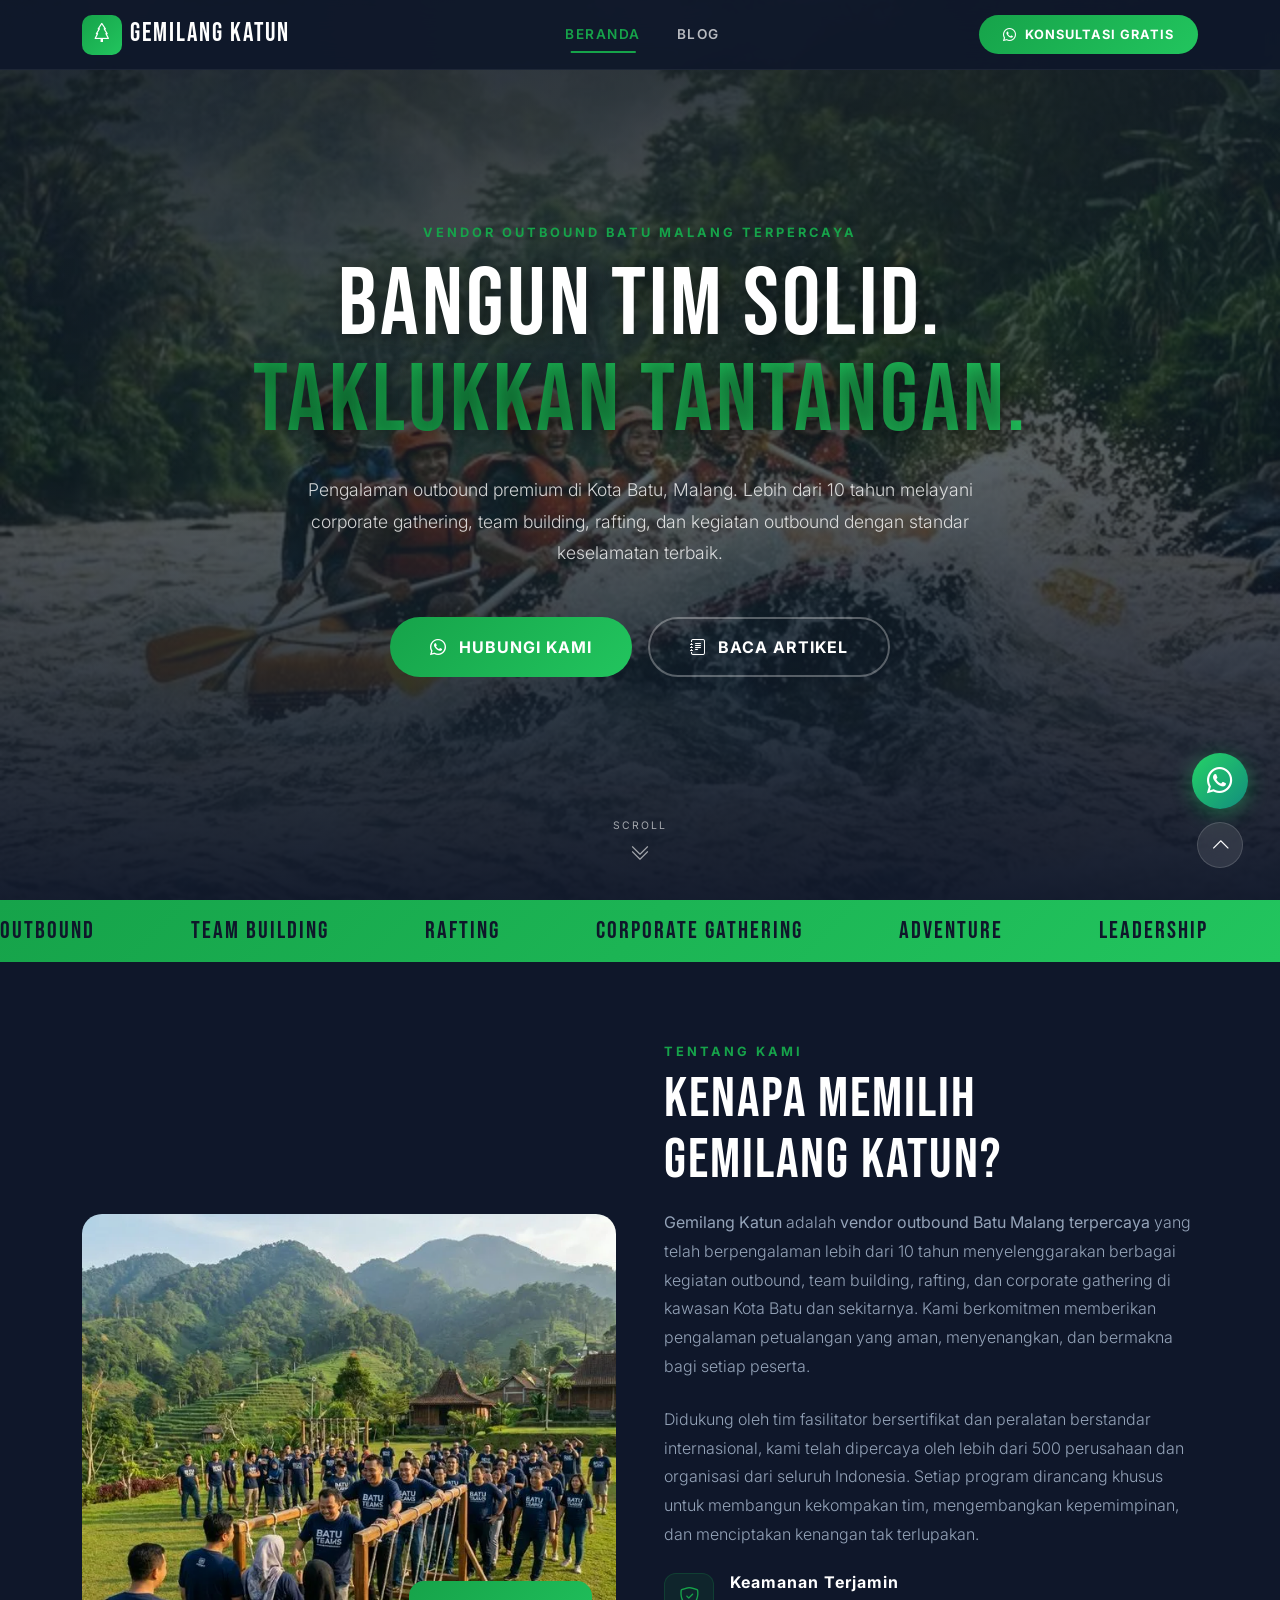
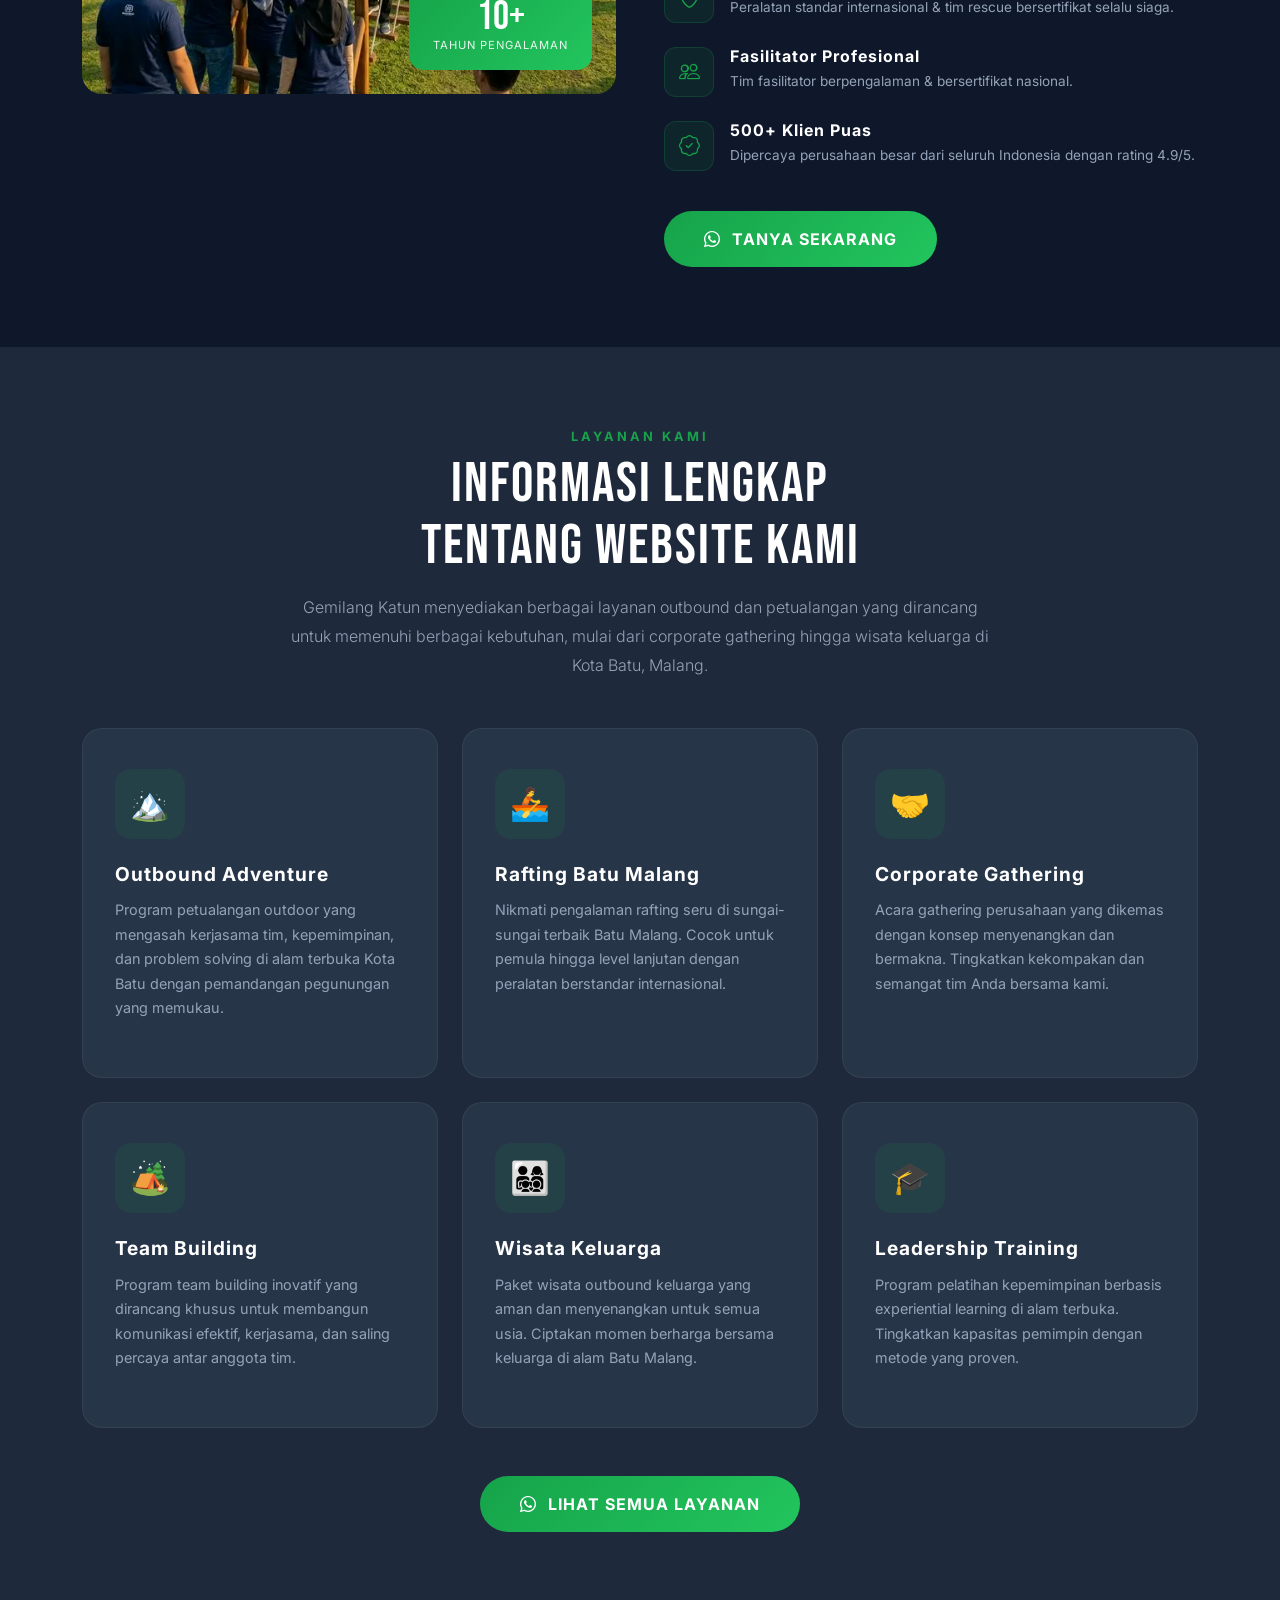
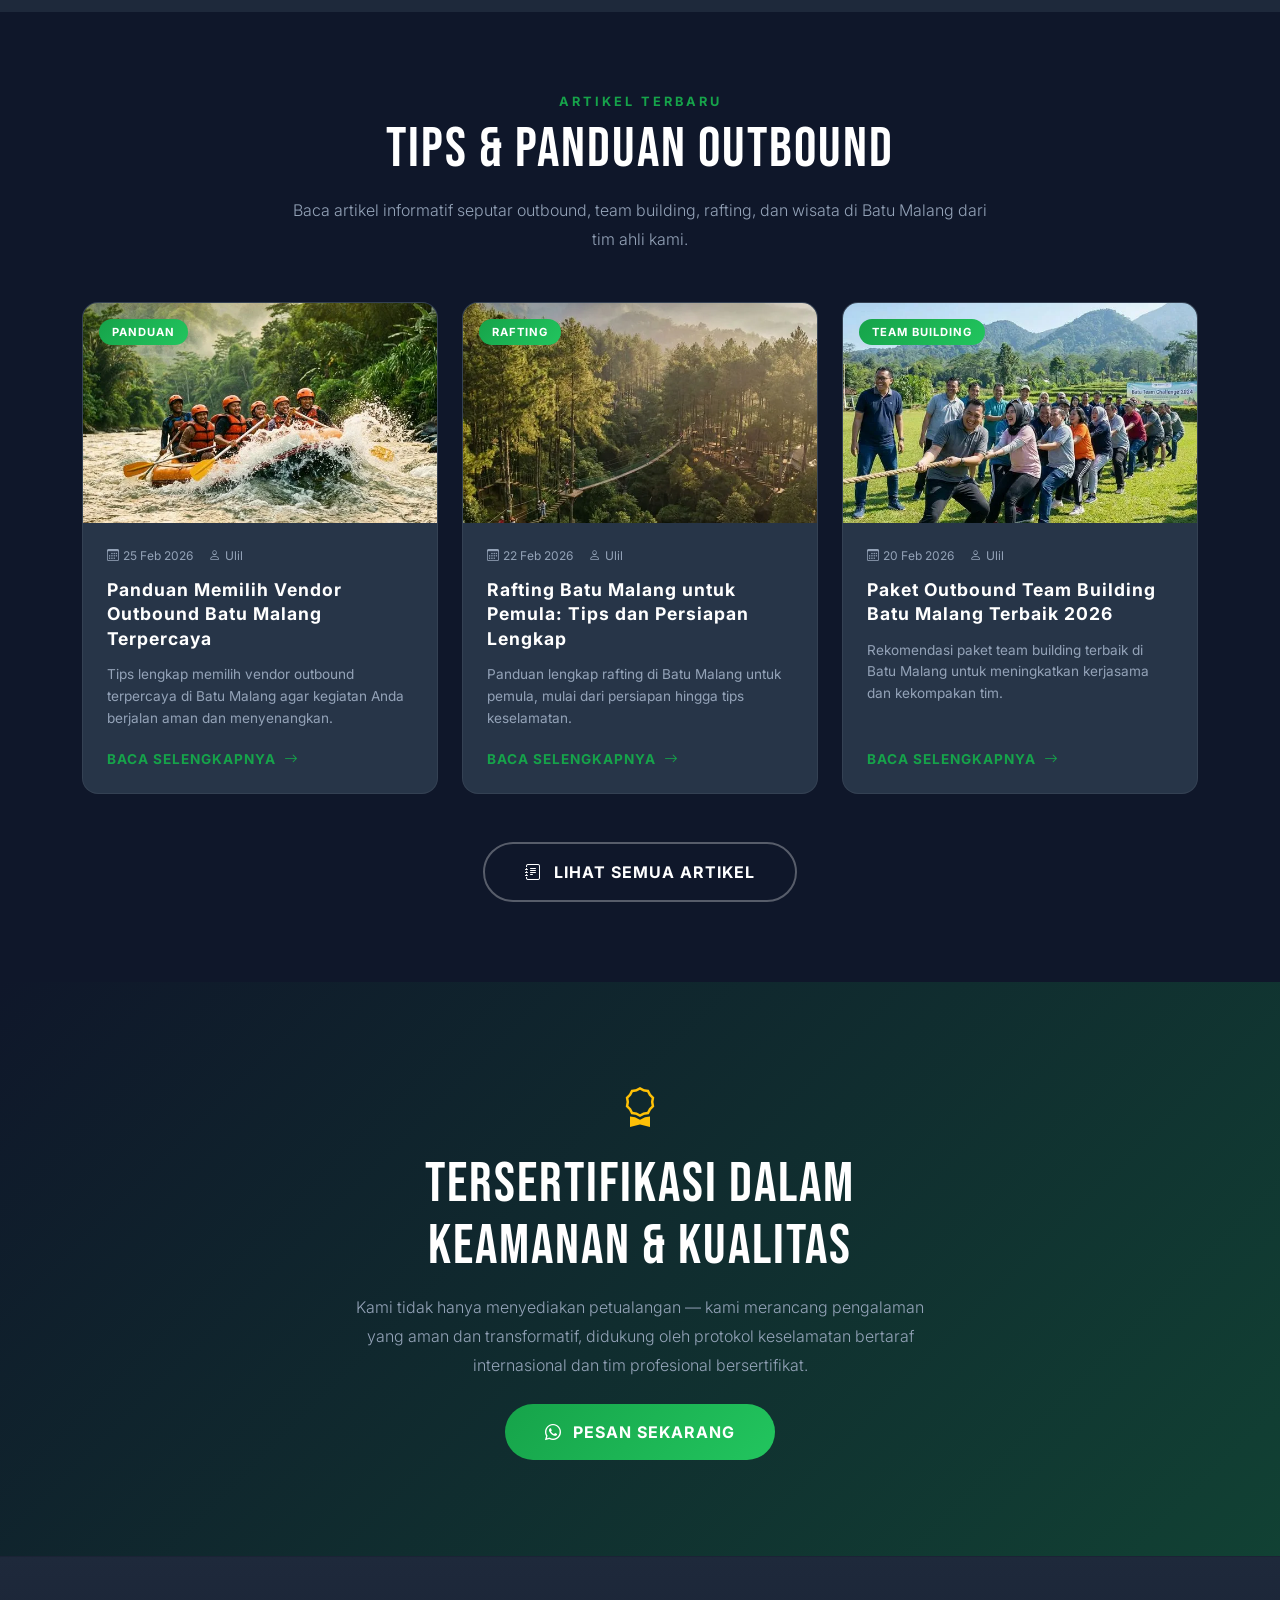
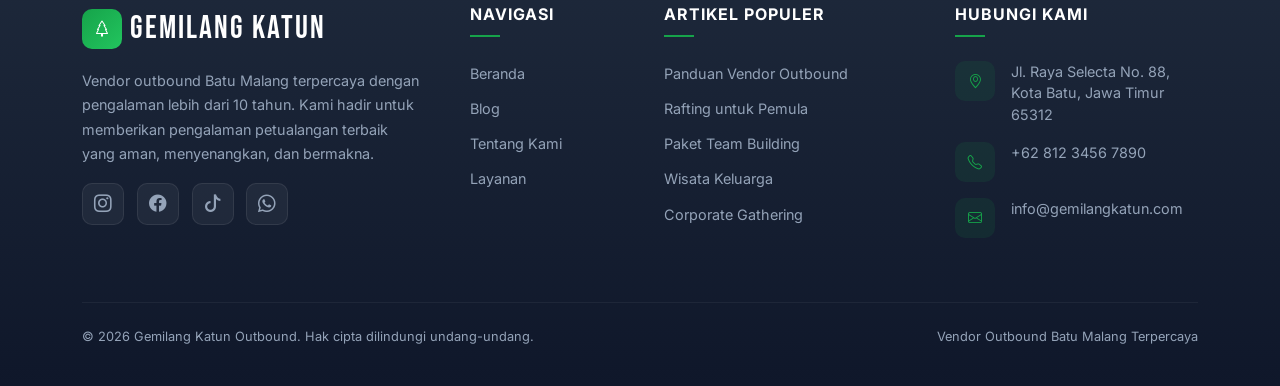
==== index.html @ b4374641 "Add files via upload" ====
﻿<!DOCTYPE html>
<html lang="id">

<head>
    <meta charset="UTF-8">
    <meta name="viewport" content="width=device-width, initial-scale=1.0">
    <meta http-equiv="X-UA-Compatible" content="IE=edge">

    <!-- SEO Meta -->
    <title>Gemilang Katun - Vendor Outbound Batu Malang Terpercaya | Team Building & Rafting</title>
    <meta name="description"
        content="Gemilang Katun adalah vendor outbound Batu Malang terpercaya dengan pengalaman 10+ tahun. Layanan team building, rafting, corporate gathering, dan paket wisata outbound terbaik di Kota Batu, Malang.">
    <meta name="keywords"
        content="vendor outbound batu malang terpercaya, outbound batu malang, team building batu malang, rafting batu malang, paket outbound batu, corporate gathering malang, wisata outbound keluarga batu">
    <meta name="author" content="Ulil">
    <meta name="robots" content="index, follow, max-image-preview:large, max-snippet:-1, max-video-preview:-1">
    <link rel="canonical" href="https://gemilangkatun.com/">

    <!-- Open Graph -->
    <meta property="og:type" content="website">
    <meta property="og:url" content="https://gemilangkatun.com/">
    <meta property="og:title" content="Gemilang Katun - Vendor Outbound Batu Malang Terpercaya">
    <meta property="og:description"
        content="Vendor outbound Batu Malang terpercaya dengan layanan team building, rafting, corporate gathering, dan paket wisata outbound terbaik di Kota Batu.">
    <meta property="og:image" content="https://gemilangkatun.com/images/hero-rafting.webp">
    <meta property="og:image:width" content="1200">
    <meta property="og:image:height" content="630">
    <meta property="og:locale" content="id_ID">
    <meta property="og:site_name" content="Gemilang Katun Outbound">

    <!-- Twitter Card -->
    <meta name="twitter:card" content="summary_large_image">
    <meta name="twitter:title" content="Gemilang Katun - Vendor Outbound Batu Malang Terpercaya">
    <meta name="twitter:description"
        content="Vendor outbound Batu Malang terpercaya dengan layanan team building, rafting, dan corporate gathering terbaik.">
    <meta name="twitter:image" content="https://gemilangkatun.com/images/hero-rafting.webp">

    <!-- GEO Tags -->
    <meta name="geo.region" content="ID-JI">
    <meta name="geo.placename" content="Batu, Malang, Jawa Timur">
    <meta name="geo.position" content="-7.8827;112.5285">
    <meta name="ICBM" content="-7.8827, 112.5285">

    <!-- Favicon -->
    <link rel="icon" type="image/svg+xml"
        href="data:image/svg+xml,%3Csvg xmlns='http://www.w3.org/2000/svg' viewBox='0 0 32 32'%3E%3Crect width='32' height='32' rx='8' fill='%2316a34a'/%3E%3Ctext x='16' y='22' font-size='18' text-anchor='middle' fill='white' font-family='Arial,sans-serif' font-weight='bold'%3EG%3C/text%3E%3C/svg%3E">
    <link rel="apple-touch-icon"
        href="data:image/svg+xml,%3Csvg xmlns='http://www.w3.org/2000/svg' viewBox='0 0 180 180'%3E%3Crect width='180' height='180' rx='40' fill='%2316a34a'/%3E%3Ctext x='90' y='120' font-size='100' text-anchor='middle' fill='white' font-family='Arial,sans-serif' font-weight='bold'%3EG%3C/text%3E%3C/svg%3E">

    <!-- Preconnect -->
    <link rel="preconnect" href="https://fonts.googleapis.com">
    <link rel="preconnect" href="https://fonts.gstatic.com" crossorigin>
    <link rel="preconnect" href="https://cdn.jsdelivr.net" crossorigin>

    <!-- Preload Critical CSS -->
    <link rel="preload" href="https://cdn.jsdelivr.net/npm/bootstrap@5.3.3/dist/css/bootstrap.min.css" as="style">
    <link rel="preload" href="css/style.css" as="style">

    <!-- Bootstrap 5 CSS -->
    <link href="https://cdn.jsdelivr.net/npm/bootstrap@5.3.3/dist/css/bootstrap.min.css" rel="stylesheet">
    <!-- Google Fonts Async -->
    <link href="https://fonts.googleapis.com/css2?family=Inter:wght@300;400;500;600;700&family=Bebas+Neue&display=swap"
        rel="preload" as="style">
    <link href="https://fonts.googleapis.com/css2?family=Inter:wght@300;400;500;600;700&family=Bebas+Neue&display=swap"
        rel="stylesheet" media="print" onload="this.media='all'">
    <noscript>
        <link
            href="https://fonts.googleapis.com/css2?family=Inter:wght@300;400;500;600;700&family=Bebas+Neue&display=swap"
            rel="stylesheet">
    </noscript>

    <!-- Bootstrap Icons Async -->
    <link href="https://cdn.jsdelivr.net/npm/bootstrap-icons@1.11.3/font/bootstrap-icons.min.css" rel="preload"
        as="style">
    <link href="https://cdn.jsdelivr.net/npm/bootstrap-icons@1.11.3/font/bootstrap-icons.min.css" rel="stylesheet"
        media="print" onload="this.media='all'">
    <noscript>
        <link href="https://cdn.jsdelivr.net/npm/bootstrap-icons@1.11.3/font/bootstrap-icons.min.css" rel="stylesheet">
    </noscript>
    <!-- Custom CSS -->
    <link href="css/style.css" rel="stylesheet">

    <!-- JSON-LD Structured Data -->
    <script type="application/ld+json">
    {
        "@context": "https://schema.org",
        "@type": "LocalBusiness",
        "name": "Gemilang Katun Outbound",
        "alternateName": "Gemilang Katun",
        "description": "Vendor outbound Batu Malang terpercaya dengan layanan team building, rafting, corporate gathering, dan paket wisata outbound terbaik.",
        "url": "https://gemilangkatun.com",
        "telephone": "+6281234567890",
        "email": "info@gemilangkatun.com",
        "address": {
            "@type": "PostalAddress",
            "streetAddress": "Jl. Raya Selecta No. 88",
            "addressLocality": "Batu",
            "addressRegion": "Jawa Timur",
            "postalCode": "65312",
            "addressCountry": "ID"
        },
        "geo": {
            "@type": "GeoCoordinates",
            "latitude": -7.8827,
            "longitude": 112.5285
        },
        "image": "https://gemilangkatun.com/images/hero-rafting.webp",
        "priceRange": "Rp 150.000 - Rp 500.000",
        "openingHours": "Mo-Su 08:00-17:00",
        "aggregateRating": {
            "@type": "AggregateRating",
            "ratingValue": "4.9",
            "reviewCount": "328"
        },
        "sameAs": [
            "https://www.instagram.com/gemilangkatun",
            "https://www.facebook.com/gemilangkatun",
            "https://www.tiktok.com/@gemilangkatun"
        ]
    }
    </script>
    <script type="application/ld+json">
    {
        "@context": "https://schema.org",
        "@type": "WebSite",
        "name": "Gemilang Katun Outbound",
        "url": "https://gemilangkatun.com",
        "potentialAction": {
            "@type": "SearchAction",
            "target": "https://gemilangkatun.com/blog.html?q={search_term_string}",
            "query-input": "required name=search_term_string"
        }
    }
    </script>
    <link rel="preload" href="images/hero-rafting.webp" as="image" fetchpriority="high">
</head>

<body>

    <!-- ============ NAVBAR ============ -->
    <nav class="navbar navbar-expand-lg navbar-dark navbar-custom fixed-top" id="mainNav">
        <div class="container">
            <a class="navbar-brand" href="index.html">
                <span class="brand-icon"><i class="bi bi-tree"></i></span>
                GEMILANG KATUN
            </a>
            <button class="navbar-toggler border-0" type="button" data-bs-toggle="offcanvas"
                data-bs-target="#mobileMenu" aria-controls="mobileMenu" aria-label="Menu navigasi">
                <span class="navbar-toggler-icon"></span>
            </button>
            <div class="collapse navbar-collapse justify-content-center" id="navbarNav">
                <ul class="navbar-nav align-items-center gap-1">
                    <li class="nav-item"><a class="nav-link active" href="index.html">Beranda</a></li>
                    <li class="nav-item"><a class="nav-link" href="blog.html">Blog</a></li>
                </ul>
            </div>
            <div class="d-none d-lg-block">
                <a href="https://wa.me/6281234567890?text=Halo%20Gemilang%20Katun,%20saya%20ingin%20konsultasi%20tentang%20paket%20outbound"
                    class="btn btn-navbar-cta" target="_blank" rel="noopener noreferrer">
                    <i class="bi bi-whatsapp"></i> Konsultasi Gratis
                </a>
            </div>
        </div>
    </nav>

    <!-- Mobile Offcanvas Menu -->
    <div class="offcanvas offcanvas-end" tabindex="-1" id="mobileMenu" aria-labelledby="mobileMenuLabel">
        <div class="offcanvas-header">
            <h5 class="offcanvas-title text-white" id="mobileMenuLabel">Menu</h5>
            <button type="button" class="btn-close btn-close-white" data-bs-dismiss="offcanvas"
                aria-label="Tutup"></button>
        </div>
        <div class="offcanvas-body">
            <ul class="navbar-nav">
                <li class="nav-item"><a class="nav-link active" href="index.html">Beranda</a></li>
                <li class="nav-item"><a class="nav-link" href="blog.html">Blog</a></li>
            </ul>
            <div class="mt-4">
                <a href="https://wa.me/6281234567890?text=Halo%20Gemilang%20Katun,%20saya%20ingin%20konsultasi%20tentang%20paket%20outbound"
                    class="btn btn-navbar-cta w-100 justify-content-center" target="_blank" rel="noopener noreferrer">
                    <i class="bi bi-whatsapp"></i> Konsultasi Gratis
                </a>
            </div>
        </div>
    </div>

    <!-- ============ HERO SECTION ============ -->
    <section class="hero-section" id="hero">
        <div class="hero-bg">
            <img src="images/hero-rafting.webp"
                alt="Tim outbound rafting di sungai Batu Malang dengan pemandangan gunung hijau" width="1920"
                height="1080" loading="eager" fetchpriority="high">
        </div>
        <div class="hero-overlay"></div>
        <div class="hero-content container">
            <div class="row justify-content-center">
                <div class="col-lg-10 text-center">
                    <p class="section-label mb-3 fade-up">Vendor Outbound Batu Malang Terpercaya</p>
                    <h1 class="hero-title mb-4 fade-up">
                        BANGUN TIM SOLID.<br>
                        <span class="text-gradient">TAKLUKKAN TANTANGAN.</span>
                    </h1>
                    <p class="hero-subtitle mb-5 mx-auto fade-up" style="max-width:700px;">
                        Pengalaman outbound premium di Kota Batu, Malang. Lebih dari 10 tahun melayani corporate
                        gathering, team building, rafting, dan kegiatan outbound dengan standar keselamatan terbaik.
                    </p>
                    <div class="d-flex flex-column flex-sm-row gap-3 justify-content-center fade-up">
                        <a href="https://wa.me/6281234567890?text=Halo%20Gemilang%20Katun,%20saya%20tertarik%20paket%20outbound"
                            class="btn-hero-primary" target="_blank" rel="noopener noreferrer">
                            <i class="bi bi-whatsapp"></i> Hubungi Kami
                        </a>
                        <a href="blog.html" class="btn-hero-secondary">
                            <i class="bi bi-journal-text"></i> Baca Artikel
                        </a>
                    </div>
                </div>
            </div>
        </div>
        <div class="scroll-indicator">
            <a href="#about" class="text-white text-center d-block">
                <small class="d-block text-uppercase letter-spacing-wide mb-1" style="font-size:0.65rem;">Scroll</small>
                <i class="bi bi-chevron-double-down fs-5"></i>
            </a>
        </div>
    </section>

    <!-- ============ MARQUEE BAR ============ -->
    <div class="marquee-bar" aria-hidden="true">
        <div class="marquee-content">
            <span class="marquee-item">OUTBOUND</span><span class="marquee-dot"></span>
            <span class="marquee-item">TEAM BUILDING</span><span class="marquee-dot"></span>
            <span class="marquee-item">RAFTING</span><span class="marquee-dot"></span>
            <span class="marquee-item">CORPORATE GATHERING</span><span class="marquee-dot"></span>
            <span class="marquee-item">ADVENTURE</span><span class="marquee-dot"></span>
            <span class="marquee-item">LEADERSHIP</span><span class="marquee-dot"></span>
            <span class="marquee-item">OUTBOUND</span><span class="marquee-dot"></span>
            <span class="marquee-item">TEAM BUILDING</span><span class="marquee-dot"></span>
            <span class="marquee-item">RAFTING</span><span class="marquee-dot"></span>
            <span class="marquee-item">CORPORATE GATHERING</span><span class="marquee-dot"></span>
            <span class="marquee-item">ADVENTURE</span><span class="marquee-dot"></span>
            <span class="marquee-item">LEADERSHIP</span><span class="marquee-dot"></span>
        </div>
    </div>

    <!-- ============ ABOUT US ============ -->
    <section class="section-dark about-section" id="about">
        <div class="container">
            <div class="row align-items-center g-5">
                <div class="col-lg-6 fade-up">
                    <div class="about-image-wrapper" style="height:480px;border-radius:20px;">
                        <img src="images/about-team.webp"
                            alt="Tim Gemilang Katun melakukan kegiatan outbound team building di alam terbuka Batu Malang"
                            width="600" height="480" loading="lazy">
                        <div class="about-badge">
                            <span class="badge-number">10+</span>
                            <span class="badge-text d-block">Tahun Pengalaman</span>
                        </div>
                    </div>
                </div>
                <div class="col-lg-6 fade-up">
                    <p class="section-label">Tentang Kami</p>
                    <h2 class="section-title mb-3">KENAPA MEMILIH<br>GEMILANG KATUN?</h2>
                    <p class="section-desc mb-4">
                        <strong>Gemilang Katun</strong> adalah <strong>vendor outbound Batu Malang terpercaya</strong>
                        yang telah berpengalaman lebih dari 10 tahun menyelenggarakan berbagai kegiatan outbound, team
                        building, rafting, dan corporate gathering di kawasan Kota Batu dan sekitarnya. Kami berkomitmen
                        memberikan pengalaman petualangan yang aman, menyenangkan, dan bermakna bagi setiap peserta.
                    </p>
                    <p class="section-desc mb-4">
                        Didukung oleh tim fasilitator bersertifikat dan peralatan berstandar internasional, kami telah
                        dipercaya oleh lebih dari 500 perusahaan dan organisasi dari seluruh Indonesia. Setiap program
                        dirancang khusus untuk membangun kekompakan tim, mengembangkan kepemimpinan, dan menciptakan
                        kenangan tak terlupakan.
                    </p>

                    <div class="about-feature">
                        <div class="about-feature-icon"><i class="bi bi-shield-check"></i></div>
                        <div>
                            <h5>Keamanan Terjamin</h5>
                            <p>Peralatan standar internasional & tim rescue bersertifikat selalu siaga.</p>
                        </div>
                    </div>
                    <div class="about-feature">
                        <div class="about-feature-icon"><i class="bi bi-people"></i></div>
                        <div>
                            <h5>Fasilitator Profesional</h5>
                            <p>Tim fasilitator berpengalaman & bersertifikat nasional.</p>
                        </div>
                    </div>
                    <div class="about-feature">
                        <div class="about-feature-icon"><i class="bi bi-patch-check"></i></div>
                        <div>
                            <h5>500+ Klien Puas</h5>
                            <p>Dipercaya perusahaan besar dari seluruh Indonesia dengan rating 4.9/5.</p>
                        </div>
                    </div>

                    <a href="https://wa.me/6281234567890?text=Halo%20Gemilang%20Katun,%20saya%20ingin%20tahu%20lebih%20lanjut"
                        class="btn-hero-primary mt-3" target="_blank" rel="noopener noreferrer">
                        <i class="bi bi-whatsapp"></i> Tanya Sekarang
                    </a>
                </div>
            </div>
        </div>
    </section>

    <!-- ============ LAYANAN / INFO SECTION ============ -->
    <section class="section-surface" id="layanan">
        <div class="container">
            <div class="text-center mb-5 fade-up">
                <p class="section-label">Layanan Kami</p>
                <h2 class="section-title mb-3">INFORMASI LENGKAP<br>TENTANG WEBSITE KAMI</h2>
                <p class="section-desc mx-auto" style="max-width:700px;">
                    Gemilang Katun menyediakan berbagai layanan outbound dan petualangan yang dirancang untuk memenuhi
                    berbagai kebutuhan, mulai dari corporate gathering hingga wisata keluarga di Kota Batu, Malang.
                </p>
            </div>
            <div class="row g-4">
                <div class="col-md-6 col-lg-4 fade-up">
                    <div class="service-card">
                        <div class="service-icon">🏔️</div>
                        <h4>Outbound Adventure</h4>
                        <p>Program petualangan outdoor yang mengasah kerjasama tim, kepemimpinan, dan problem solving di
                            alam terbuka Kota Batu dengan pemandangan pegunungan yang memukau.</p>
                    </div>
                </div>
                <div class="col-md-6 col-lg-4 fade-up">
                    <div class="service-card">
                        <div class="service-icon">🚣</div>
                        <h4>Rafting Batu Malang</h4>
                        <p>Nikmati pengalaman rafting seru di sungai-sungai terbaik Batu Malang. Cocok untuk pemula
                            hingga level lanjutan dengan peralatan berstandar internasional.</p>
                    </div>
                </div>
                <div class="col-md-6 col-lg-4 fade-up">
                    <div class="service-card">
                        <div class="service-icon">🤝</div>
                        <h4>Corporate Gathering</h4>
                        <p>Acara gathering perusahaan yang dikemas dengan konsep menyenangkan dan bermakna. Tingkatkan
                            kekompakan dan semangat tim Anda bersama kami.</p>
                    </div>
                </div>
                <div class="col-md-6 col-lg-4 fade-up">
                    <div class="service-card">
                        <div class="service-icon">🏕️</div>
                        <h4>Team Building</h4>
                        <p>Program team building inovatif yang dirancang khusus untuk membangun komunikasi efektif,
                            kerjasama, dan saling percaya antar anggota tim.</p>
                    </div>
                </div>
                <div class="col-md-6 col-lg-4 fade-up">
                    <div class="service-card">
                        <div class="service-icon">👨‍👩‍👧‍👦</div>
                        <h4>Wisata Keluarga</h4>
                        <p>Paket wisata outbound keluarga yang aman dan menyenangkan untuk semua usia. Ciptakan momen
                            berharga bersama keluarga di alam Batu Malang.</p>
                    </div>
                </div>
                <div class="col-md-6 col-lg-4 fade-up">
                    <div class="service-card">
                        <div class="service-icon">🎓</div>
                        <h4>Leadership Training</h4>
                        <p>Program pelatihan kepemimpinan berbasis experiential learning di alam terbuka. Tingkatkan
                            kapasitas pemimpin dengan metode yang proven.</p>
                    </div>
                </div>
            </div>
            <div class="text-center mt-5 fade-up">
                <a href="https://wa.me/6281234567890?text=Halo%20Gemilang%20Katun,%20saya%20ingin%20tahu%20detail%20layanan"
                    class="btn-hero-primary" target="_blank" rel="noopener noreferrer">
                    <i class="bi bi-whatsapp"></i> Lihat Semua Layanan
                </a>
            </div>
        </div>
    </section>

    <!-- ============ ARTIKEL SECTION ============ -->
    <section class="section-dark" id="artikel">
        <div class="container">
            <div class="text-center mb-5 fade-up">
                <p class="section-label">Artikel Terbaru</p>
                <h2 class="section-title mb-3">TIPS & PANDUAN OUTBOUND</h2>
                <p class="section-desc mx-auto" style="max-width:700px;">
                    Baca artikel informatif seputar outbound, team building, rafting, dan wisata di Batu Malang dari tim
                    ahli kami.
                </p>
            </div>
            <div class="row g-4">
                <!-- Artikel 1 -->
                <div class="col-md-6 col-lg-4 fade-up">
                    <article class="article-card">
                        <div class="article-card-img">
                            <img src="images/hero-rafting.webp"
                                alt="Panduan memilih vendor outbound Batu Malang terpercaya" width="400" height="220"
                                loading="lazy">
                            <span class="article-card-tag">Panduan</span>
                        </div>
                        <div class="article-card-body">
                            <div class="article-card-meta">
                                <span><i class="bi bi-calendar3 me-1"></i>25 Feb 2026</span>
                                <span><i class="bi bi-person me-1"></i>Ulil</span>
                            </div>
                            <h3 class="article-card-title">Panduan Memilih Vendor Outbound Batu Malang Terpercaya</h3>
                            <p class="article-card-excerpt">Tips lengkap memilih vendor outbound terpercaya di Batu
                                Malang agar kegiatan Anda berjalan aman dan menyenangkan.</p>
                            <a href="artikel-1.html" class="article-card-link">
                                Baca Selengkapnya <i class="bi bi-arrow-right"></i>
                            </a>
                        </div>
                    </article>
                </div>
                <!-- Artikel 2 -->
                <div class="col-md-6 col-lg-4 fade-up">
                    <article class="article-card">
                        <div class="article-card-img">
                            <img src="images/artikel-outbound.webp"
                                alt="Rafting Batu Malang untuk pemula tips dan persiapan" width="400" height="220"
                                loading="lazy">
                            <span class="article-card-tag">Rafting</span>
                        </div>
                        <div class="article-card-body">
                            <div class="article-card-meta">
                                <span><i class="bi bi-calendar3 me-1"></i>22 Feb 2026</span>
                                <span><i class="bi bi-person me-1"></i>Ulil</span>
                            </div>
                            <h3 class="article-card-title">Rafting Batu Malang untuk Pemula: Tips dan Persiapan Lengkap
                            </h3>
                            <p class="article-card-excerpt">Panduan lengkap rafting di Batu Malang untuk pemula, mulai
                                dari persiapan hingga tips keselamatan.</p>
                            <a href="artikel-2.html" class="article-card-link">
                                Baca Selengkapnya <i class="bi bi-arrow-right"></i>
                            </a>
                        </div>
                    </article>
                </div>
                <!-- Artikel 3 -->
                <div class="col-md-6 col-lg-4 fade-up">
                    <article class="article-card">
                        <div class="article-card-img">
                            <img src="images/artikel-teambuilding.webp"
                                alt="Paket outbound team building Batu Malang terbaik" width="400" height="220"
                                loading="lazy">
                            <span class="article-card-tag">Team Building</span>
                        </div>
                        <div class="article-card-body">
                            <div class="article-card-meta">
                                <span><i class="bi bi-calendar3 me-1"></i>20 Feb 2026</span>
                                <span><i class="bi bi-person me-1"></i>Ulil</span>
                            </div>
                            <h3 class="article-card-title">Paket Outbound Team Building Batu Malang Terbaik 2026</h3>
                            <p class="article-card-excerpt">Rekomendasi paket team building terbaik di Batu Malang untuk
                                meningkatkan kerjasama dan kekompakan tim.</p>
                            <a href="artikel-3.html" class="article-card-link">
                                Baca Selengkapnya <i class="bi bi-arrow-right"></i>
                            </a>
                        </div>
                    </article>
                </div>
            </div>
            <div class="text-center mt-5 fade-up">
                <a href="blog.html" class="btn-hero-secondary text-white">
                    <i class="bi bi-journal-text"></i> Lihat Semua Artikel
                </a>
            </div>
        </div>
    </section>

    <!-- ============ CTA / PARALLAX SECTION ============ -->
    <section class="cta-section" id="cta" style="background-image:url('images/artikel-outbound.webp');">
        <div class="cta-overlay"></div>
        <div class="cta-content container">
            <div class="row justify-content-center">
                <div class="col-lg-8 text-center fade-up">
                    <i class="bi bi-award fs-1 text-warning mb-3 d-block"></i>
                    <h2 class="section-title mb-3">TERSERTIFIKASI DALAM<br>KEAMANAN & KUALITAS</h2>
                    <p class="section-desc mx-auto mb-4" style="max-width:600px;">
                        Kami tidak hanya menyediakan petualangan — kami merancang pengalaman yang aman dan
                        transformatif, didukung oleh protokol keselamatan bertaraf internasional dan tim profesional
                        bersertifikat.
                    </p>
                    <a href="https://wa.me/6281234567890?text=Halo%20Gemilang%20Katun,%20saya%20ingin%20booking%20outbound"
                        class="btn-hero-primary" target="_blank" rel="noopener noreferrer">
                        <i class="bi bi-whatsapp"></i> Pesan Sekarang
                    </a>
                </div>
            </div>
        </div>
    </section>

    <!-- ============ FOOTER ============ -->
    <footer class="footer pt-5 pb-3" id="footer">
        <div class="container">
            <div class="row g-5 mb-5">
                <!-- Brand & Desc -->
                <div class="col-lg-4">
                    <div class="d-flex align-items-center gap-2 mb-3">
                        <span class="brand-icon"
                            style="width:40px;height:40px;background:var(--gradient-primary);border-radius:10px;display:flex;align-items:center;justify-content:center;"><i
                                class="bi bi-tree text-white"></i></span>
                        <span class="footer-brand-text">GEMILANG KATUN</span>
                    </div>
                    <p class="footer-desc mb-3">
                        Vendor outbound Batu Malang terpercaya dengan pengalaman lebih dari 10 tahun. Kami hadir untuk
                        memberikan pengalaman petualangan terbaik yang aman, menyenangkan, dan bermakna.
                    </p>
                    <div class="footer-social">
                        <a href="https://www.instagram.com/gemilangkatun" target="_blank" rel="noopener noreferrer"
                            aria-label="Instagram"><i class="bi bi-instagram"></i></a>
                        <a href="https://www.facebook.com/gemilangkatun" target="_blank" rel="noopener noreferrer"
                            aria-label="Facebook"><i class="bi bi-facebook"></i></a>
                        <a href="https://www.tiktok.com/@gemilangkatun" target="_blank" rel="noopener noreferrer"
                            aria-label="TikTok"><i class="bi bi-tiktok"></i></a>
                        <a href="https://wa.me/6281234567890" target="_blank" rel="noopener noreferrer"
                            aria-label="WhatsApp"><i class="bi bi-whatsapp"></i></a>
                    </div>
                </div>
                <!-- Quick Links -->
                <div class="col-6 col-lg-2">
                    <h5 class="footer-title">Navigasi</h5>
                    <ul class="footer-links">
                        <li><a href="index.html">Beranda</a></li>
                        <li><a href="blog.html">Blog</a></li>
                        <li><a href="#about">Tentang Kami</a></li>
                        <li><a href="#layanan">Layanan</a></li>
                    </ul>
                </div>
                <!-- Artikel -->
                <div class="col-6 col-lg-3">
                    <h5 class="footer-title">Artikel Populer</h5>
                    <ul class="footer-links">
                        <li><a href="artikel-1.html">Panduan Vendor Outbound</a></li>
                        <li><a href="artikel-2.html">Rafting untuk Pemula</a></li>
                        <li><a href="artikel-3.html">Paket Team Building</a></li>
                        <li><a href="artikel-4.html">Wisata Keluarga</a></li>
                        <li><a href="artikel-5.html">Corporate Gathering</a></li>
                    </ul>
                </div>
                <!-- Contact Info -->
                <div class="col-lg-3">
                    <h5 class="footer-title">Hubungi Kami</h5>
                    <div class="footer-contact-item">
                        <div class="footer-contact-icon"><i class="bi bi-geo-alt"></i></div>
                        <span>Jl. Raya Selecta No. 88, Kota Batu, Jawa Timur 65312</span>
                    </div>
                    <div class="footer-contact-item">
                        <div class="footer-contact-icon"><i class="bi bi-telephone"></i></div>
                        <span>+62 812 3456 7890</span>
                    </div>
                    <div class="footer-contact-item">
                        <div class="footer-contact-icon"><i class="bi bi-envelope"></i></div>
                        <span>info@gemilangkatun.com</span>
                    </div>
                </div>
            </div>
            <!-- Footer Bottom -->
            <div class="footer-bottom text-center text-md-start">
                <div class="row align-items-center">
                    <div class="col-md-6">
                        <p>&copy; 2026 Gemilang Katun Outbound. Hak cipta dilindungi undang-undang.</p>
                    </div>
                    <div class="col-md-6 text-md-end">
                        <p>Vendor Outbound Batu Malang Terpercaya</p>
                    </div>
                </div>
            </div>
        </div>
    </footer>

    <!-- ============ FLOATING BUTTONS ============ -->
    <div class="floating-buttons">
        <a href="https://wa.me/6281234567890?text=Halo%20Gemilang%20Katun,%20saya%20ingin%20info%20tentang%20paket%20outbound"
            class="btn-wa-float" target="_blank" rel="noopener noreferrer" aria-label="Hubungi kami via WhatsApp"
            title="Chat WhatsApp">
            <i class="bi bi-whatsapp"></i>
        </a>
        <button class="btn-scroll-top" id="scrollTopBtn" aria-label="Kembali ke atas" title="Kembali ke atas">
            <i class="bi bi-chevron-up"></i>
        </button>
    </div>

    <!-- Bootstrap JS -->
    <script src="https://cdn.jsdelivr.net/npm/bootstrap@5.3.3/dist/js/bootstrap.bundle.min.js"></script>

    <!-- Custom Scripts -->
    <script>
        // Navbar scroll effect
        const navbar = document.getElementById('mainNav');
        window.addEventListener('scroll', () => {
            if (window.scrollY > 50) {
                navbar.classList.add('scrolled');
            } else {
                navbar.classList.remove('scrolled');
            }
        });

        // Scroll to top button
        const scrollTopBtn = document.getElementById('scrollTopBtn');
        window.addEventListener('scroll', () => {
            if (window.scrollY > 500) {
                scrollTopBtn.classList.add('show');
            } else {
                scrollTopBtn.classList.remove('show');
            }
        });
        scrollTopBtn.addEventListener('click', () => {
            window.scrollTo({ top: 0, behavior: 'smooth' });
        });

        // Fade-up animation on scroll
        const fadeElements = document.querySelectorAll('.fade-up');
        const observerOptions = { threshold: 0.1, rootMargin: '0px 0px -50px 0px' };
        const observer = new IntersectionObserver((entries) => {
            entries.forEach(entry => {
                if (entry.isIntersecting) {
                    entry.target.classList.add('visible');
                    observer.unobserve(entry.target);
                }
            });
        }, observerOptions);
        fadeElements.forEach(el => observer.observe(el));
    </script>
</body>

</html>
---- css/style.css ----
﻿:root{--primary:#16a34a;--primary-dark:#15803d;--primary-light:#22c55e;--accent:#f59e0b;--accent-dark:#d97706;--dark:#0f172a;--dark-surface:#1e293b;--dark-card:#273548;--text-light:#f8fafc;--text-muted:#94a3b8;--gradient-primary:linear-gradient(135deg,#16a34a 0%,#22c55e 100%);--gradient-hero:linear-gradient(135deg,#0f172a 0%,#1e3a2f 50%,#0f172a 100%);--gradient-accent:linear-gradient(135deg,#f59e0b 0%,#f97316 100%);--shadow-glow:0 0 30px rgba(22,163,74,0.3);--shadow-card:0 10px 40px rgba(0,0,0,0.15);--transition:all 0.3s cubic-bezier(0.4,0,0.2,1);--font-display:'Bebas Neue',sans-serif;--font-body:'Inter',sans-serif;}*{box-sizing:border-box;}html{scroll-behavior:smooth;scroll-padding-top:80px;overflow-x:hidden;max-width:100vw;}body{font-family:var(--font-body);color:var(--text-light);background-color:var(--dark);overflow-x:hidden;max-width:100vw;-webkit-font-smoothing:antialiased;-moz-osx-font-smoothing:grayscale;word-wrap:break-word;overflow-wrap:break-word;}::selection{background-color:var(--primary);color:white;}h1,h2,h3,h4,h5,h6{font-family:var(--font-display);letter-spacing:1px;}a{text-decoration:none;transition:var(--transition);}img{max-width:100%;height:auto;}.navbar-custom{background:rgba(15,23,42,0.92) !important;backdrop-filter:blur(20px);-webkit-backdrop-filter:blur(20px);border-bottom:1px solid rgba(255,255,255,0.06);padding:0.6rem 0;transition:var(--transition);}.navbar-custom.scrolled{box-shadow:0 4px 30px rgba(0,0,0,0.3);}.navbar-brand{font-family:var(--font-display);font-size:1.6rem !important;letter-spacing:2px;color:white !important;display:flex;align-items:center;gap:0.5rem;}.navbar-brand .brand-icon{width:40px;height:40px;background:var(--gradient-primary);border-radius:10px;display:flex;align-items:center;justify-content:center;font-size:1.2rem;}.nav-link{font-family:var(--font-body);font-weight:600;font-size:0.85rem;text-transform:uppercase;letter-spacing:1.5px;color:rgba(255,255,255,0.7) !important;padding:0.5rem 1rem !important;transition:var(--transition);position:relative;}.nav-link::after{content:'';position:absolute;bottom:0;left:50%;transform:translateX(-50%);width:0;height:2px;background:var(--primary);transition:width 0.3s ease;}.nav-link:hover,.nav-link.active{color:var(--primary) !important;}.nav-link:hover::after,.nav-link.active::after{width:60%;}.btn-navbar-cta{background:var(--gradient-primary);color:white;font-weight:700;font-size:0.8rem;text-transform:uppercase;letter-spacing:1px;padding:0.6rem 1.5rem;border:none;border-radius:50px;transition:var(--transition);display:flex;align-items:center;gap:0.5rem;}.btn-navbar-cta:hover{transform:translateY(-2px);box-shadow:var(--shadow-glow);color:white;}.offcanvas{background-color:var(--dark) !important;border-left:1px solid rgba(255,255,255,0.06) !important;}.offcanvas .nav-link{font-size:1.1rem;padding:1rem 0 !important;border-bottom:1px solid rgba(255,255,255,0.05);}.btn-close-white{filter:invert(1);}.hero-section{position:relative;min-height:100vh;display:flex;align-items:center;overflow:hidden;background:var(--gradient-hero);}.hero-bg{position:absolute;inset:0;z-index:0;}.hero-bg img{width:100%;height:100%;object-fit:cover;opacity:0.5;}.hero-overlay{position:absolute;inset:0;background:linear-gradient(180deg,rgba(15,23,42,0.7) 0%,rgba(15,23,42,0.4) 50%,rgba(15,23,42,0.95) 100%);z-index:1;}.hero-content{position:relative;z-index:2;}.hero-title{font-family:var(--font-display);font-size:clamp(3rem,8vw,6rem);line-height:1;color:white;letter-spacing:3px;text-shadow:2px 4px 20px rgba(0,0,0,0.5);}.hero-title .text-gradient{background:var(--gradient-primary);-webkit-background-clip:text;-webkit-text-fill-color:transparent;background-clip:text;}.hero-subtitle{font-family:var(--font-body);font-size:1.1rem;color:rgba(255,255,255,0.8);font-weight:300;line-height:1.8;}.btn-hero-primary{background:var(--gradient-primary);color:white;font-weight:700;font-size:1rem;padding:1rem 2.5rem;border:none;border-radius:50px;transition:var(--transition);display:inline-flex;align-items:center;gap:0.7rem;text-transform:uppercase;letter-spacing:1px;}.btn-hero-primary:hover{transform:translateY(-3px);box-shadow:0 8px 30px rgba(22,163,74,0.4);color:white;}.btn-hero-secondary{background:transparent;color:white;font-weight:700;font-size:1rem;padding:1rem 2.5rem;border:2px solid rgba(255,255,255,0.3);border-radius:50px;transition:var(--transition);display:inline-flex;align-items:center;gap:0.7rem;text-transform:uppercase;letter-spacing:1px;}.btn-hero-secondary:hover{border-color:var(--primary);color:var(--primary);background:rgba(22,163,74,0.1);}.scroll-indicator{position:absolute;bottom:2rem;left:50%;transform:translateX(-50%);z-index:2;animation:bounceDown 2s infinite;opacity:0.6;}@keyframes bounceDown{0%,100%{transform:translateX(-50%) translateY(0);}50%{transform:translateX(-50%) translateY(10px);}}.marquee-bar{background:var(--gradient-primary);overflow:hidden;padding:0.8rem 0;position:relative;z-index:10;}.marquee-content{display:flex;gap:3rem;animation:marquee 25s linear infinite;white-space:nowrap;align-items:center;}@keyframes marquee{0%{transform:translateX(0);}100%{transform:translateX(-50%);}}.marquee-item{font-family:var(--font-display);font-size:1.5rem;color:var(--dark);letter-spacing:2px;display:flex;align-items:center;gap:0.5rem;}.marquee-dot{width:8px;height:8px;background:var(--dark);border-radius:50%;opacity:0.5;}.section-dark{background-color:var(--dark);padding:5rem 0;}.section-surface{background-color:var(--dark-surface);padding:5rem 0;}.section-label{font-family:var(--font-body);font-weight:700;font-size:0.8rem;text-transform:uppercase;letter-spacing:3px;color:var(--primary);margin-bottom:0.5rem;}.section-title{font-family:var(--font-display);font-size:clamp(2rem,5vw,3.5rem);color:white;letter-spacing:2px;line-height:1.1;}.section-desc{color:var(--text-muted);font-size:1rem;font-weight:300;line-height:1.8;}.about-section{position:relative;}.about-image-wrapper{position:relative;border-radius:20px;overflow:hidden;}.about-image-wrapper img{width:100%;height:100%;object-fit:cover;transition:transform 0.5s ease;}.about-image-wrapper:hover img{transform:scale(1.03);}.about-badge{position:absolute;bottom:1.5rem;right:1.5rem;background:var(--gradient-primary);color:white;padding:1rem 1.5rem;border-radius:15px;text-align:center;box-shadow:var(--shadow-card);}.about-badge .badge-number{font-family:var(--font-display);font-size:2.5rem;line-height:1;}.about-badge .badge-text{font-size:0.7rem;text-transform:uppercase;letter-spacing:1px;opacity:0.9;}.about-feature{display:flex;align-items:flex-start;gap:1rem;margin-bottom:1.5rem;}.about-feature-icon{width:50px;height:50px;min-width:50px;background:rgba(22,163,74,0.1);border:1px solid rgba(22,163,74,0.2);border-radius:12px;display:flex;align-items:center;justify-content:center;color:var(--primary);font-size:1.3rem;}.about-feature h5{font-family:var(--font-body);font-weight:700;font-size:1rem;color:white;margin-bottom:0.3rem;}.about-feature p{font-size:0.85rem;color:var(--text-muted);margin:0;line-height:1.6;}.service-card{background:var(--dark-card);border:1px solid rgba(255,255,255,0.06);border-radius:20px;padding:2.5rem 2rem;transition:var(--transition);position:relative;overflow:hidden;height:100%;}.service-card::before{content:'';position:absolute;top:0;left:0;width:100%;height:3px;background:var(--gradient-primary);transform:scaleX(0);transform-origin:left;transition:transform 0.4s ease;}.service-card:hover::before{transform:scaleX(1);}.service-card:hover{transform:translateY(-5px);box-shadow:var(--shadow-card);border-color:rgba(22,163,74,0.2);}.service-icon{width:70px;height:70px;background:rgba(22,163,74,0.1);border-radius:16px;display:flex;align-items:center;justify-content:center;margin-bottom:1.5rem;font-size:2rem;transition:var(--transition);}.service-card:hover .service-icon{background:var(--gradient-primary);transform:scale(1.1);}.service-card h4{font-family:var(--font-body);font-weight:700;font-size:1.2rem;color:white;margin-bottom:0.8rem;}.service-card p{font-size:0.9rem;color:var(--text-muted);line-height:1.7;}.article-card{background:var(--dark-card);border:1px solid rgba(255,255,255,0.06);border-radius:16px;overflow:hidden;transition:var(--transition);height:100%;display:flex;flex-direction:column;}.article-card:hover{transform:translateY(-5px);box-shadow:var(--shadow-card);border-color:rgba(22,163,74,0.2);}.article-card-img{position:relative;height:220px;overflow:hidden;}.article-card-img img{width:100%;height:100%;object-fit:cover;transition:transform 0.5s ease;}.article-card:hover .article-card-img img{transform:scale(1.08);}.article-card-tag{position:absolute;top:1rem;left:1rem;background:var(--gradient-primary);color:white;font-size:0.7rem;font-weight:700;text-transform:uppercase;letter-spacing:1px;padding:0.3rem 0.8rem;border-radius:50px;}.article-card-body{padding:1.5rem;flex:1;display:flex;flex-direction:column;}.article-card-meta{font-size:0.75rem;color:var(--text-muted);margin-bottom:0.8rem;display:flex;align-items:center;gap:1rem;}.article-card-title{font-family:var(--font-body);font-weight:700;font-size:1.1rem;color:white;margin-bottom:0.8rem;line-height:1.4;transition:var(--transition);}.article-card:hover .article-card-title{color:var(--primary);}.article-card-excerpt{font-size:0.85rem;color:var(--text-muted);line-height:1.6;margin-bottom:1.2rem;flex:1;}.article-card-link{color:var(--primary);font-weight:700;font-size:0.85rem;text-transform:uppercase;letter-spacing:1px;display:inline-flex;align-items:center;gap:0.5rem;transition:var(--transition);}.article-card-link:hover{color:var(--primary-light);gap:0.8rem;}.cta-section{position:relative;padding:6rem 0;background-size:cover;background-position:center;background-attachment:fixed;}.cta-overlay{position:absolute;inset:0;background:linear-gradient(135deg,rgba(15,23,42,0.9) 0%,rgba(22,163,74,0.3) 100%);}.cta-content{position:relative;z-index:2;}.footer{background:linear-gradient(180deg,var(--dark-surface) 0%,var(--dark) 100%);border-top:1px solid rgba(255,255,255,0.05);}.footer-brand-text{font-family:var(--font-display);font-size:2rem;letter-spacing:2px;color:white;}.footer-desc{color:var(--text-muted);font-size:0.9rem;line-height:1.7;}.footer-title{font-family:var(--font-body);font-weight:700;font-size:1rem;color:white;text-transform:uppercase;letter-spacing:1px;margin-bottom:1.5rem;position:relative;padding-bottom:0.8rem;}.footer-title::after{content:'';position:absolute;bottom:0;left:0;width:30px;height:2px;background:var(--primary);}.footer-links{list-style:none;padding:0;margin:0;}.footer-links li{margin-bottom:0.7rem;}.footer-links a{color:var(--text-muted);font-size:0.9rem;transition:var(--transition);display:inline-flex;align-items:center;gap:0.5rem;}.footer-links a:hover{color:var(--primary);padding-left:0.3rem;}.footer-contact-item{display:flex;align-items:flex-start;gap:1rem;margin-bottom:1rem;color:var(--text-muted);font-size:0.9rem;}.footer-contact-icon{width:40px;height:40px;min-width:40px;background:rgba(22,163,74,0.1);border-radius:10px;display:flex;align-items:center;justify-content:center;color:var(--primary);}.footer-social{display:flex;gap:0.8rem;}.footer-social a{width:42px;height:42px;background:rgba(255,255,255,0.05);border:1px solid rgba(255,255,255,0.08);border-radius:10px;display:flex;align-items:center;justify-content:center;color:var(--text-muted);transition:var(--transition);font-size:1.1rem;}.footer-social a:hover{background:var(--gradient-primary);color:white;border-color:var(--primary);transform:translateY(-3px);}.footer-bottom{border-top:1px solid rgba(255,255,255,0.05);padding:1.5rem 0;margin-top:3rem;}.footer-bottom p{color:var(--text-muted);font-size:0.8rem;margin:0;}.floating-buttons{position:fixed;bottom:2rem;right:2rem;z-index:9999;display:flex;flex-direction:column;gap:0.8rem;align-items:center;}.btn-wa-float{width:56px;height:56px;border-radius:50%;background:linear-gradient(135deg,#25d366 0%,#128c7e 100%);color:white;border:none;display:flex;align-items:center;justify-content:center;font-size:1.6rem;box-shadow:0 4px 20px rgba(37,211,102,0.4);transition:var(--transition);cursor:pointer;animation:waFloat 3s ease-in-out infinite;text-decoration:none;}.btn-wa-float:hover{transform:scale(1.1) translateY(-3px);box-shadow:0 6px 30px rgba(37,211,102,0.6);color:white;}@keyframes waFloat{0%,100%{transform:translateY(0);}50%{transform:translateY(-5px);}}.btn-scroll-top{width:46px;height:46px;border-radius:50%;background:rgba(255,255,255,0.1);backdrop-filter:blur(10px);border:1px solid rgba(255,255,255,0.15);color:white;display:flex;align-items:center;justify-content:center;font-size:1.2rem;cursor:pointer;transition:var(--transition);opacity:0;visibility:hidden;transform:translateY(20px);}.btn-scroll-top.show{opacity:1;visibility:visible;transform:translateY(0);}.btn-scroll-top:hover{background:var(--primary);border-color:var(--primary);transform:translateY(-3px);}.blog-header{padding:8rem 0 3rem;background:var(--gradient-hero);position:relative;}.blog-grid .article-card-img{height:200px;}.article-hero{position:relative;padding:8rem 0 3rem;background:var(--gradient-hero);}.article-content{font-family:var(--font-body);font-size:1.05rem;line-height:1.9;color:rgba(255,255,255,0.85);}.article-content h2{font-family:var(--font-body);font-weight:800;font-size:1.8rem;color:white;margin:2.5rem 0 1rem;letter-spacing:normal;}.article-content h3{font-family:var(--font-body);font-weight:700;font-size:1.4rem;color:white;margin:2rem 0 0.8rem;letter-spacing:normal;}.article-content p{margin-bottom:1.2rem;}.article-content img{border-radius:12px;margin:1.5rem 0;width:100%;}.article-content blockquote{border-left:4px solid var(--primary);padding:1.5rem 2rem;margin:2rem 0;background:rgba(22,163,74,0.05);border-radius:0 12px 12px 0;font-style:italic;color:rgba(255,255,255,0.9);}.article-content ul,.article-content ol{margin:1rem 0 1.5rem 1.5rem;}.article-content li{margin-bottom:0.5rem;}.toc-container{background:var(--dark-card);border:1px solid rgba(255,255,255,0.06);border-radius:16px;padding:1.5rem;margin:2rem 0;}.toc-toggle{background:none;border:none;color:white;font-weight:700;font-size:1rem;cursor:pointer;display:flex;align-items:center;justify-content:space-between;width:100%;padding:0;}.toc-list{list-style:none;padding:0;margin:1rem 0 0;}.toc-list li{margin-bottom:0.5rem;}.toc-list a{color:var(--text-muted);font-size:0.9rem;transition:var(--transition);display:block;padding:0.3rem 0;padding-left:1rem;border-left:2px solid transparent;}.toc-list a:hover{color:var(--primary);border-left-color:var(--primary);}.toc-list .toc-h3{padding-left:2rem;font-size:0.85rem;}.faq-item{background:var(--dark-card);border:1px solid rgba(255,255,255,0.06);border-radius:12px;margin-bottom:0.8rem;overflow:hidden;}.faq-question{background:none;border:none;color:white;font-weight:600;font-size:1rem;padding:1.2rem 1.5rem;width:100%;text-align:left;cursor:pointer;display:flex;align-items:center;justify-content:space-between;transition:var(--transition);}.faq-question:hover{color:var(--primary);}.faq-answer{padding:0 1.5rem 1.2rem;color:var(--text-muted);font-size:0.9rem;line-height:1.7;display:none;}.faq-item.active .faq-answer{display:block;}.faq-item.active .faq-question .faq-icon{transform:rotate(45deg);}.author-box{background:var(--dark-card);border:1px solid rgba(255,255,255,0.06);border-radius:16px;padding:2rem;display:flex;gap:1.5rem;align-items:center;margin:2rem 0;}.author-avatar{width:80px;height:80px;min-width:80px;border-radius:50%;object-fit:cover;border:3px solid var(--primary);}.author-name{font-weight:700;font-size:1.1rem;color:white;margin-bottom:0.3rem;}.author-bio{font-size:0.85rem;color:var(--text-muted);line-height:1.6;margin:0;}.share-buttons{display:flex;gap:0.8rem;flex-wrap:wrap;}.btn-share{width:42px;height:42px;border-radius:10px;border:1px solid rgba(255,255,255,0.1);background:rgba(255,255,255,0.05);color:white;display:flex;align-items:center;justify-content:center;font-size:1rem;transition:var(--transition);cursor:pointer;text-decoration:none;}.btn-share:hover{transform:translateY(-2px);color:white;}.btn-share.facebook:hover{background:#1877f2;border-color:#1877f2;}.btn-share.twitter:hover{background:#1da1f2;border-color:#1da1f2;}.btn-share.whatsapp:hover{background:#25d366;border-color:#25d366;}.btn-share.instagram:hover{background:linear-gradient(45deg,#f09433,#e6683c,#dc2743,#cc2366,#bc1888);border-color:#e6683c;}.baca-juga{background:rgba(22,163,74,0.05);border:1px solid rgba(22,163,74,0.15);border-radius:12px;padding:1.5rem;margin:2rem 0;}.baca-juga h4{font-family:var(--font-body);font-weight:700;color:var(--primary);margin-bottom:1rem;font-size:1rem;}.baca-juga a{color:var(--primary-light);display:block;padding:0.3rem 0;font-size:0.9rem;}.baca-juga a:hover{text-decoration:underline;}.img-caption{font-size:0.8rem;color:var(--text-muted);text-align:center;font-style:italic;margin-top:-0.5rem;margin-bottom:1.5rem;}.fade-up{opacity:0;transform:translateY(30px);transition:opacity 0.6s ease,transform 0.6s ease;}.fade-up.visible{opacity:1;transform:translateY(0);}@media (max-width:991.98px){.hero-title{font-size:clamp(2.5rem,7vw,4rem);}.section-title{font-size:2.2rem;}.cta-section{background-attachment:scroll;}}@media (max-width:767.98px){.hero-section{min-height:90vh;}.hero-title{font-size:clamp(2rem,6vw,2.5rem);}.section-dark,.section-surface{padding:3rem 0;}.floating-buttons{bottom:1.2rem;right:1.2rem;}.btn-wa-float{width:50px;height:50px;font-size:1.4rem;}.btn-scroll-top{width:40px;height:40px;}.author-box{flex-direction:column;text-align:center;}.article-content h2{font-size:1.5rem;}.article-content h3{font-size:1.2rem;}.footer-title::after{left:50%;transform:translateX(-50%);}}@media (max-width:575.98px){.hero-title{font-size:clamp(1.5rem,8vw,2rem);}.section-title{font-size:clamp(1.5rem,7vw,1.8rem);}.hero-subtitle{font-size:0.95rem;}.btn-hero-primary,.btn-hero-secondary{width:100%;justify-content:center;}}.text-primary-custom{color:var(--primary) !important;}.bg-gradient-primary{background:var(--gradient-primary) !important;}.fw-800{font-weight:800;}.letter-spacing-wide{letter-spacing:2px;}
---- css/style.css ----
﻿:root{--primary:#16a34a;--primary-dark:#15803d;--primary-light:#22c55e;--accent:#f59e0b;--accent-dark:#d97706;--dark:#0f172a;--dark-surface:#1e293b;--dark-card:#273548;--text-light:#f8fafc;--text-muted:#94a3b8;--gradient-primary:linear-gradient(135deg,#16a34a 0%,#22c55e 100%);--gradient-hero:linear-gradient(135deg,#0f172a 0%,#1e3a2f 50%,#0f172a 100%);--gradient-accent:linear-gradient(135deg,#f59e0b 0%,#f97316 100%);--shadow-glow:0 0 30px rgba(22,163,74,0.3);--shadow-card:0 10px 40px rgba(0,0,0,0.15);--transition:all 0.3s cubic-bezier(0.4,0,0.2,1);--font-display:'Bebas Neue',sans-serif;--font-body:'Inter',sans-serif;}*{box-sizing:border-box;}html{scroll-behavior:smooth;scroll-padding-top:80px;overflow-x:hidden;max-width:100vw;}body{font-family:var(--font-body);color:var(--text-light);background-color:var(--dark);overflow-x:hidden;max-width:100vw;-webkit-font-smoothing:antialiased;-moz-osx-font-smoothing:grayscale;word-wrap:break-word;overflow-wrap:break-word;}::selection{background-color:var(--primary);color:white;}h1,h2,h3,h4,h5,h6{font-family:var(--font-display);letter-spacing:1px;}a{text-decoration:none;transition:var(--transition);}img{max-width:100%;height:auto;}.navbar-custom{background:rgba(15,23,42,0.92) !important;backdrop-filter:blur(20px);-webkit-backdrop-filter:blur(20px);border-bottom:1px solid rgba(255,255,255,0.06);padding:0.6rem 0;transition:var(--transition);}.navbar-custom.scrolled{box-shadow:0 4px 30px rgba(0,0,0,0.3);}.navbar-brand{font-family:var(--font-display);font-size:1.6rem !important;letter-spacing:2px;color:white !important;display:flex;align-items:center;gap:0.5rem;}.navbar-brand .brand-icon{width:40px;height:40px;background:var(--gradient-primary);border-radius:10px;display:flex;align-items:center;justify-content:center;font-size:1.2rem;}.nav-link{font-family:var(--font-body);font-weight:600;font-size:0.85rem;text-transform:uppercase;letter-spacing:1.5px;color:rgba(255,255,255,0.7) !important;padding:0.5rem 1rem !important;transition:var(--transition);position:relative;}.nav-link::after{content:'';position:absolute;bottom:0;left:50%;transform:translateX(-50%);width:0;height:2px;background:var(--primary);transition:width 0.3s ease;}.nav-link:hover,.nav-link.active{color:var(--primary) !important;}.nav-link:hover::after,.nav-link.active::after{width:60%;}.btn-navbar-cta{background:var(--gradient-primary);color:white;font-weight:700;font-size:0.8rem;text-transform:uppercase;letter-spacing:1px;padding:0.6rem 1.5rem;border:none;border-radius:50px;transition:var(--transition);display:flex;align-items:center;gap:0.5rem;}.btn-navbar-cta:hover{transform:translateY(-2px);box-shadow:var(--shadow-glow);color:white;}.offcanvas{background-color:var(--dark) !important;border-left:1px solid rgba(255,255,255,0.06) !important;}.offcanvas .nav-link{font-size:1.1rem;padding:1rem 0 !important;border-bottom:1px solid rgba(255,255,255,0.05);}.btn-close-white{filter:invert(1);}.hero-section{position:relative;min-height:100vh;display:flex;align-items:center;overflow:hidden;background:var(--gradient-hero);}.hero-bg{position:absolute;inset:0;z-index:0;}.hero-bg img{width:100%;height:100%;object-fit:cover;opacity:0.5;}.hero-overlay{position:absolute;inset:0;background:linear-gradient(180deg,rgba(15,23,42,0.7) 0%,rgba(15,23,42,0.4) 50%,rgba(15,23,42,0.95) 100%);z-index:1;}.hero-content{position:relative;z-index:2;}.hero-title{font-family:var(--font-display);font-size:clamp(3rem,8vw,6rem);line-height:1;color:white;letter-spacing:3px;text-shadow:2px 4px 20px rgba(0,0,0,0.5);}.hero-title .text-gradient{background:var(--gradient-primary);-webkit-background-clip:text;-webkit-text-fill-color:transparent;background-clip:text;}.hero-subtitle{font-family:var(--font-body);font-size:1.1rem;color:rgba(255,255,255,0.8);font-weight:300;line-height:1.8;}.btn-hero-primary{background:var(--gradient-primary);color:white;font-weight:700;font-size:1rem;padding:1rem 2.5rem;border:none;border-radius:50px;transition:var(--transition);display:inline-flex;align-items:center;gap:0.7rem;text-transform:uppercase;letter-spacing:1px;}.btn-hero-primary:hover{transform:translateY(-3px);box-shadow:0 8px 30px rgba(22,163,74,0.4);color:white;}.btn-hero-secondary{background:transparent;color:white;font-weight:700;font-size:1rem;padding:1rem 2.5rem;border:2px solid rgba(255,255,255,0.3);border-radius:50px;transition:var(--transition);display:inline-flex;align-items:center;gap:0.7rem;text-transform:uppercase;letter-spacing:1px;}.btn-hero-secondary:hover{border-color:var(--primary);color:var(--primary);background:rgba(22,163,74,0.1);}.scroll-indicator{position:absolute;bottom:2rem;left:50%;transform:translateX(-50%);z-index:2;animation:bounceDown 2s infinite;opacity:0.6;}@keyframes bounceDown{0%,100%{transform:translateX(-50%) translateY(0);}50%{transform:translateX(-50%) translateY(10px);}}.marquee-bar{background:var(--gradient-primary);overflow:hidden;padding:0.8rem 0;position:relative;z-index:10;}.marquee-content{display:flex;gap:3rem;animation:marquee 25s linear infinite;white-space:nowrap;align-items:center;}@keyframes marquee{0%{transform:translateX(0);}100%{transform:translateX(-50%);}}.marquee-item{font-family:var(--font-display);font-size:1.5rem;color:var(--dark);letter-spacing:2px;display:flex;align-items:center;gap:0.5rem;}.marquee-dot{width:8px;height:8px;background:var(--dark);border-radius:50%;opacity:0.5;}.section-dark{background-color:var(--dark);padding:5rem 0;}.section-surface{background-color:var(--dark-surface);padding:5rem 0;}.section-label{font-family:var(--font-body);font-weight:700;font-size:0.8rem;text-transform:uppercase;letter-spacing:3px;color:var(--primary);margin-bottom:0.5rem;}.section-title{font-family:var(--font-display);font-size:clamp(2rem,5vw,3.5rem);color:white;letter-spacing:2px;line-height:1.1;}.section-desc{color:var(--text-muted);font-size:1rem;font-weight:300;line-height:1.8;}.about-section{position:relative;}.about-image-wrapper{position:relative;border-radius:20px;overflow:hidden;}.about-image-wrapper img{width:100%;height:100%;object-fit:cover;transition:transform 0.5s ease;}.about-image-wrapper:hover img{transform:scale(1.03);}.about-badge{position:absolute;bottom:1.5rem;right:1.5rem;background:var(--gradient-primary);color:white;padding:1rem 1.5rem;border-radius:15px;text-align:center;box-shadow:var(--shadow-card);}.about-badge .badge-number{font-family:var(--font-display);font-size:2.5rem;line-height:1;}.about-badge .badge-text{font-size:0.7rem;text-transform:uppercase;letter-spacing:1px;opacity:0.9;}.about-feature{display:flex;align-items:flex-start;gap:1rem;margin-bottom:1.5rem;}.about-feature-icon{width:50px;height:50px;min-width:50px;background:rgba(22,163,74,0.1);border:1px solid rgba(22,163,74,0.2);border-radius:12px;display:flex;align-items:center;justify-content:center;color:var(--primary);font-size:1.3rem;}.about-feature h5{font-family:var(--font-body);font-weight:700;font-size:1rem;color:white;margin-bottom:0.3rem;}.about-feature p{font-size:0.85rem;color:var(--text-muted);margin:0;line-height:1.6;}.service-card{background:var(--dark-card);border:1px solid rgba(255,255,255,0.06);border-radius:20px;padding:2.5rem 2rem;transition:var(--transition);position:relative;overflow:hidden;height:100%;}.service-card::before{content:'';position:absolute;top:0;left:0;width:100%;height:3px;background:var(--gradient-primary);transform:scaleX(0);transform-origin:left;transition:transform 0.4s ease;}.service-card:hover::before{transform:scaleX(1);}.service-card:hover{transform:translateY(-5px);box-shadow:var(--shadow-card);border-color:rgba(22,163,74,0.2);}.service-icon{width:70px;height:70px;background:rgba(22,163,74,0.1);border-radius:16px;display:flex;align-items:center;justify-content:center;margin-bottom:1.5rem;font-size:2rem;transition:var(--transition);}.service-card:hover .service-icon{background:var(--gradient-primary);transform:scale(1.1);}.service-card h4{font-family:var(--font-body);font-weight:700;font-size:1.2rem;color:white;margin-bottom:0.8rem;}.service-card p{font-size:0.9rem;color:var(--text-muted);line-height:1.7;}.article-card{background:var(--dark-card);border:1px solid rgba(255,255,255,0.06);border-radius:16px;overflow:hidden;transition:var(--transition);height:100%;display:flex;flex-direction:column;}.article-card:hover{transform:translateY(-5px);box-shadow:var(--shadow-card);border-color:rgba(22,163,74,0.2);}.article-card-img{position:relative;height:220px;overflow:hidden;}.article-card-img img{width:100%;height:100%;object-fit:cover;transition:transform 0.5s ease;}.article-card:hover .article-card-img img{transform:scale(1.08);}.article-card-tag{position:absolute;top:1rem;left:1rem;background:var(--gradient-primary);color:white;font-size:0.7rem;font-weight:700;text-transform:uppercase;letter-spacing:1px;padding:0.3rem 0.8rem;border-radius:50px;}.article-card-body{padding:1.5rem;flex:1;display:flex;flex-direction:column;}.article-card-meta{font-size:0.75rem;color:var(--text-muted);margin-bottom:0.8rem;display:flex;align-items:center;gap:1rem;}.article-card-title{font-family:var(--font-body);font-weight:700;font-size:1.1rem;color:white;margin-bottom:0.8rem;line-height:1.4;transition:var(--transition);}.article-card:hover .article-card-title{color:var(--primary);}.article-card-excerpt{font-size:0.85rem;color:var(--text-muted);line-height:1.6;margin-bottom:1.2rem;flex:1;}.article-card-link{color:var(--primary);font-weight:700;font-size:0.85rem;text-transform:uppercase;letter-spacing:1px;display:inline-flex;align-items:center;gap:0.5rem;transition:var(--transition);}.article-card-link:hover{color:var(--primary-light);gap:0.8rem;}.cta-section{position:relative;padding:6rem 0;background-size:cover;background-position:center;background-attachment:fixed;}.cta-overlay{position:absolute;inset:0;background:linear-gradient(135deg,rgba(15,23,42,0.9) 0%,rgba(22,163,74,0.3) 100%);}.cta-content{position:relative;z-index:2;}.footer{background:linear-gradient(180deg,var(--dark-surface) 0%,var(--dark) 100%);border-top:1px solid rgba(255,255,255,0.05);}.footer-brand-text{font-family:var(--font-display);font-size:2rem;letter-spacing:2px;color:white;}.footer-desc{color:var(--text-muted);font-size:0.9rem;line-height:1.7;}.footer-title{font-family:var(--font-body);font-weight:700;font-size:1rem;color:white;text-transform:uppercase;letter-spacing:1px;margin-bottom:1.5rem;position:relative;padding-bottom:0.8rem;}.footer-title::after{content:'';position:absolute;bottom:0;left:0;width:30px;height:2px;background:var(--primary);}.footer-links{list-style:none;padding:0;margin:0;}.footer-links li{margin-bottom:0.7rem;}.footer-links a{color:var(--text-muted);font-size:0.9rem;transition:var(--transition);display:inline-flex;align-items:center;gap:0.5rem;}.footer-links a:hover{color:var(--primary);padding-left:0.3rem;}.footer-contact-item{display:flex;align-items:flex-start;gap:1rem;margin-bottom:1rem;color:var(--text-muted);font-size:0.9rem;}.footer-contact-icon{width:40px;height:40px;min-width:40px;background:rgba(22,163,74,0.1);border-radius:10px;display:flex;align-items:center;justify-content:center;color:var(--primary);}.footer-social{display:flex;gap:0.8rem;}.footer-social a{width:42px;height:42px;background:rgba(255,255,255,0.05);border:1px solid rgba(255,255,255,0.08);border-radius:10px;display:flex;align-items:center;justify-content:center;color:var(--text-muted);transition:var(--transition);font-size:1.1rem;}.footer-social a:hover{background:var(--gradient-primary);color:white;border-color:var(--primary);transform:translateY(-3px);}.footer-bottom{border-top:1px solid rgba(255,255,255,0.05);padding:1.5rem 0;margin-top:3rem;}.footer-bottom p{color:var(--text-muted);font-size:0.8rem;margin:0;}.floating-buttons{position:fixed;bottom:2rem;right:2rem;z-index:9999;display:flex;flex-direction:column;gap:0.8rem;align-items:center;}.btn-wa-float{width:56px;height:56px;border-radius:50%;background:linear-gradient(135deg,#25d366 0%,#128c7e 100%);color:white;border:none;display:flex;align-items:center;justify-content:center;font-size:1.6rem;box-shadow:0 4px 20px rgba(37,211,102,0.4);transition:var(--transition);cursor:pointer;animation:waFloat 3s ease-in-out infinite;text-decoration:none;}.btn-wa-float:hover{transform:scale(1.1) translateY(-3px);box-shadow:0 6px 30px rgba(37,211,102,0.6);color:white;}@keyframes waFloat{0%,100%{transform:translateY(0);}50%{transform:translateY(-5px);}}.btn-scroll-top{width:46px;height:46px;border-radius:50%;background:rgba(255,255,255,0.1);backdrop-filter:blur(10px);border:1px solid rgba(255,255,255,0.15);color:white;display:flex;align-items:center;justify-content:center;font-size:1.2rem;cursor:pointer;transition:var(--transition);opacity:0;visibility:hidden;transform:translateY(20px);}.btn-scroll-top.show{opacity:1;visibility:visible;transform:translateY(0);}.btn-scroll-top:hover{background:var(--primary);border-color:var(--primary);transform:translateY(-3px);}.blog-header{padding:8rem 0 3rem;background:var(--gradient-hero);position:relative;}.blog-grid .article-card-img{height:200px;}.article-hero{position:relative;padding:8rem 0 3rem;background:var(--gradient-hero);}.article-content{font-family:var(--font-body);font-size:1.05rem;line-height:1.9;color:rgba(255,255,255,0.85);}.article-content h2{font-family:var(--font-body);font-weight:800;font-size:1.8rem;color:white;margin:2.5rem 0 1rem;letter-spacing:normal;}.article-content h3{font-family:var(--font-body);font-weight:700;font-size:1.4rem;color:white;margin:2rem 0 0.8rem;letter-spacing:normal;}.article-content p{margin-bottom:1.2rem;}.article-content img{border-radius:12px;margin:1.5rem 0;width:100%;}.article-content blockquote{border-left:4px solid var(--primary);padding:1.5rem 2rem;margin:2rem 0;background:rgba(22,163,74,0.05);border-radius:0 12px 12px 0;font-style:italic;color:rgba(255,255,255,0.9);}.article-content ul,.article-content ol{margin:1rem 0 1.5rem 1.5rem;}.article-content li{margin-bottom:0.5rem;}.toc-container{background:var(--dark-card);border:1px solid rgba(255,255,255,0.06);border-radius:16px;padding:1.5rem;margin:2rem 0;}.toc-toggle{background:none;border:none;color:white;font-weight:700;font-size:1rem;cursor:pointer;display:flex;align-items:center;justify-content:space-between;width:100%;padding:0;}.toc-list{list-style:none;padding:0;margin:1rem 0 0;}.toc-list li{margin-bottom:0.5rem;}.toc-list a{color:var(--text-muted);font-size:0.9rem;transition:var(--transition);display:block;padding:0.3rem 0;padding-left:1rem;border-left:2px solid transparent;}.toc-list a:hover{color:var(--primary);border-left-color:var(--primary);}.toc-list .toc-h3{padding-left:2rem;font-size:0.85rem;}.faq-item{background:var(--dark-card);border:1px solid rgba(255,255,255,0.06);border-radius:12px;margin-bottom:0.8rem;overflow:hidden;}.faq-question{background:none;border:none;color:white;font-weight:600;font-size:1rem;padding:1.2rem 1.5rem;width:100%;text-align:left;cursor:pointer;display:flex;align-items:center;justify-content:space-between;transition:var(--transition);}.faq-question:hover{color:var(--primary);}.faq-answer{padding:0 1.5rem 1.2rem;color:var(--text-muted);font-size:0.9rem;line-height:1.7;display:none;}.faq-item.active .faq-answer{display:block;}.faq-item.active .faq-question .faq-icon{transform:rotate(45deg);}.author-box{background:var(--dark-card);border:1px solid rgba(255,255,255,0.06);border-radius:16px;padding:2rem;display:flex;gap:1.5rem;align-items:center;margin:2rem 0;}.author-avatar{width:80px;height:80px;min-width:80px;border-radius:50%;object-fit:cover;border:3px solid var(--primary);}.author-name{font-weight:700;font-size:1.1rem;color:white;margin-bottom:0.3rem;}.author-bio{font-size:0.85rem;color:var(--text-muted);line-height:1.6;margin:0;}.share-buttons{display:flex;gap:0.8rem;flex-wrap:wrap;}.btn-share{width:42px;height:42px;border-radius:10px;border:1px solid rgba(255,255,255,0.1);background:rgba(255,255,255,0.05);color:white;display:flex;align-items:center;justify-content:center;font-size:1rem;transition:var(--transition);cursor:pointer;text-decoration:none;}.btn-share:hover{transform:translateY(-2px);color:white;}.btn-share.facebook:hover{background:#1877f2;border-color:#1877f2;}.btn-share.twitter:hover{background:#1da1f2;border-color:#1da1f2;}.btn-share.whatsapp:hover{background:#25d366;border-color:#25d366;}.btn-share.instagram:hover{background:linear-gradient(45deg,#f09433,#e6683c,#dc2743,#cc2366,#bc1888);border-color:#e6683c;}.baca-juga{background:rgba(22,163,74,0.05);border:1px solid rgba(22,163,74,0.15);border-radius:12px;padding:1.5rem;margin:2rem 0;}.baca-juga h4{font-family:var(--font-body);font-weight:700;color:var(--primary);margin-bottom:1rem;font-size:1rem;}.baca-juga a{color:var(--primary-light);display:block;padding:0.3rem 0;font-size:0.9rem;}.baca-juga a:hover{text-decoration:underline;}.img-caption{font-size:0.8rem;color:var(--text-muted);text-align:center;font-style:italic;margin-top:-0.5rem;margin-bottom:1.5rem;}.fade-up{opacity:0;transform:translateY(30px);transition:opacity 0.6s ease,transform 0.6s ease;}.fade-up.visible{opacity:1;transform:translateY(0);}@media (max-width:991.98px){.hero-title{font-size:clamp(2.5rem,7vw,4rem);}.section-title{font-size:2.2rem;}.cta-section{background-attachment:scroll;}}@media (max-width:767.98px){.hero-section{min-height:90vh;}.hero-title{font-size:clamp(2rem,6vw,2.5rem);}.section-dark,.section-surface{padding:3rem 0;}.floating-buttons{bottom:1.2rem;right:1.2rem;}.btn-wa-float{width:50px;height:50px;font-size:1.4rem;}.btn-scroll-top{width:40px;height:40px;}.author-box{flex-direction:column;text-align:center;}.article-content h2{font-size:1.5rem;}.article-content h3{font-size:1.2rem;}.footer-title::after{left:50%;transform:translateX(-50%);}}@media (max-width:575.98px){.hero-title{font-size:clamp(1.5rem,8vw,2rem);}.section-title{font-size:clamp(1.5rem,7vw,1.8rem);}.hero-subtitle{font-size:0.95rem;}.btn-hero-primary,.btn-hero-secondary{width:100%;justify-content:center;}}.text-primary-custom{color:var(--primary) !important;}.bg-gradient-primary{background:var(--gradient-primary) !important;}.fw-800{font-weight:800;}.letter-spacing-wide{letter-spacing:2px;}
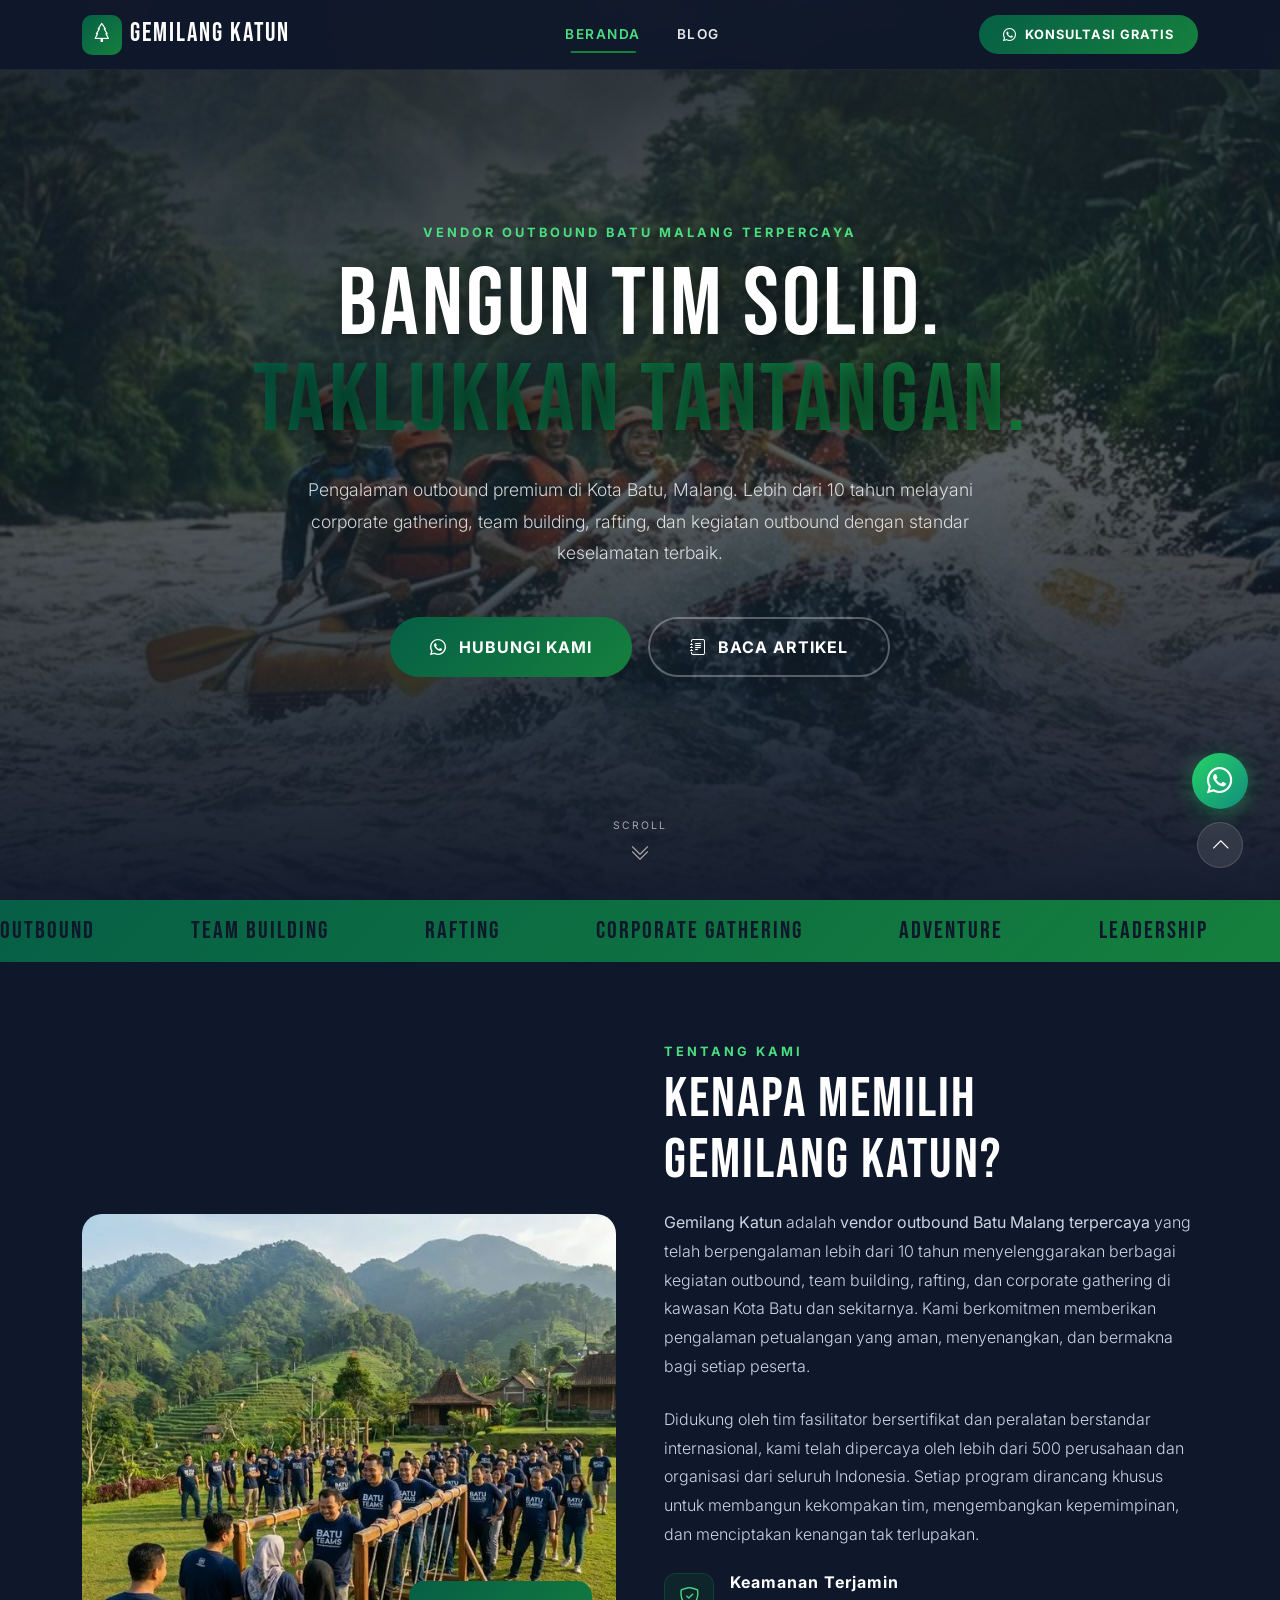
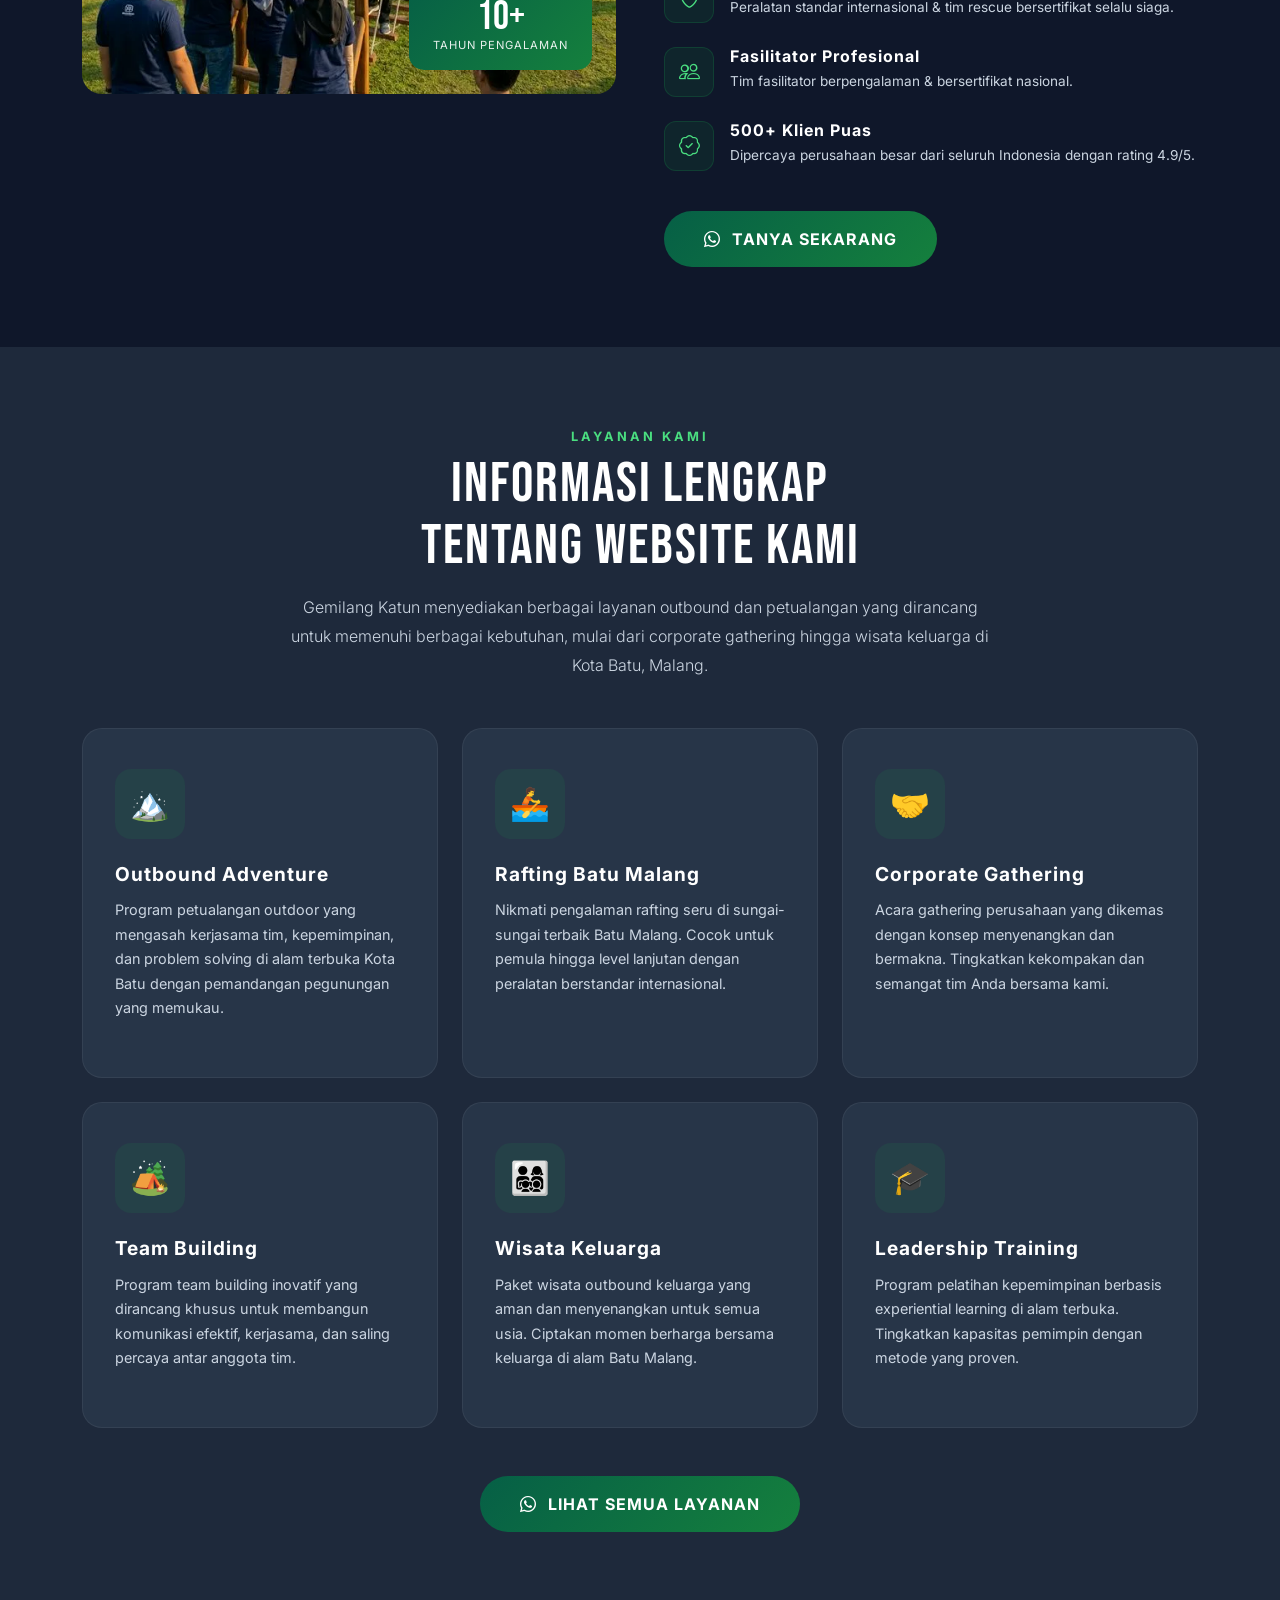
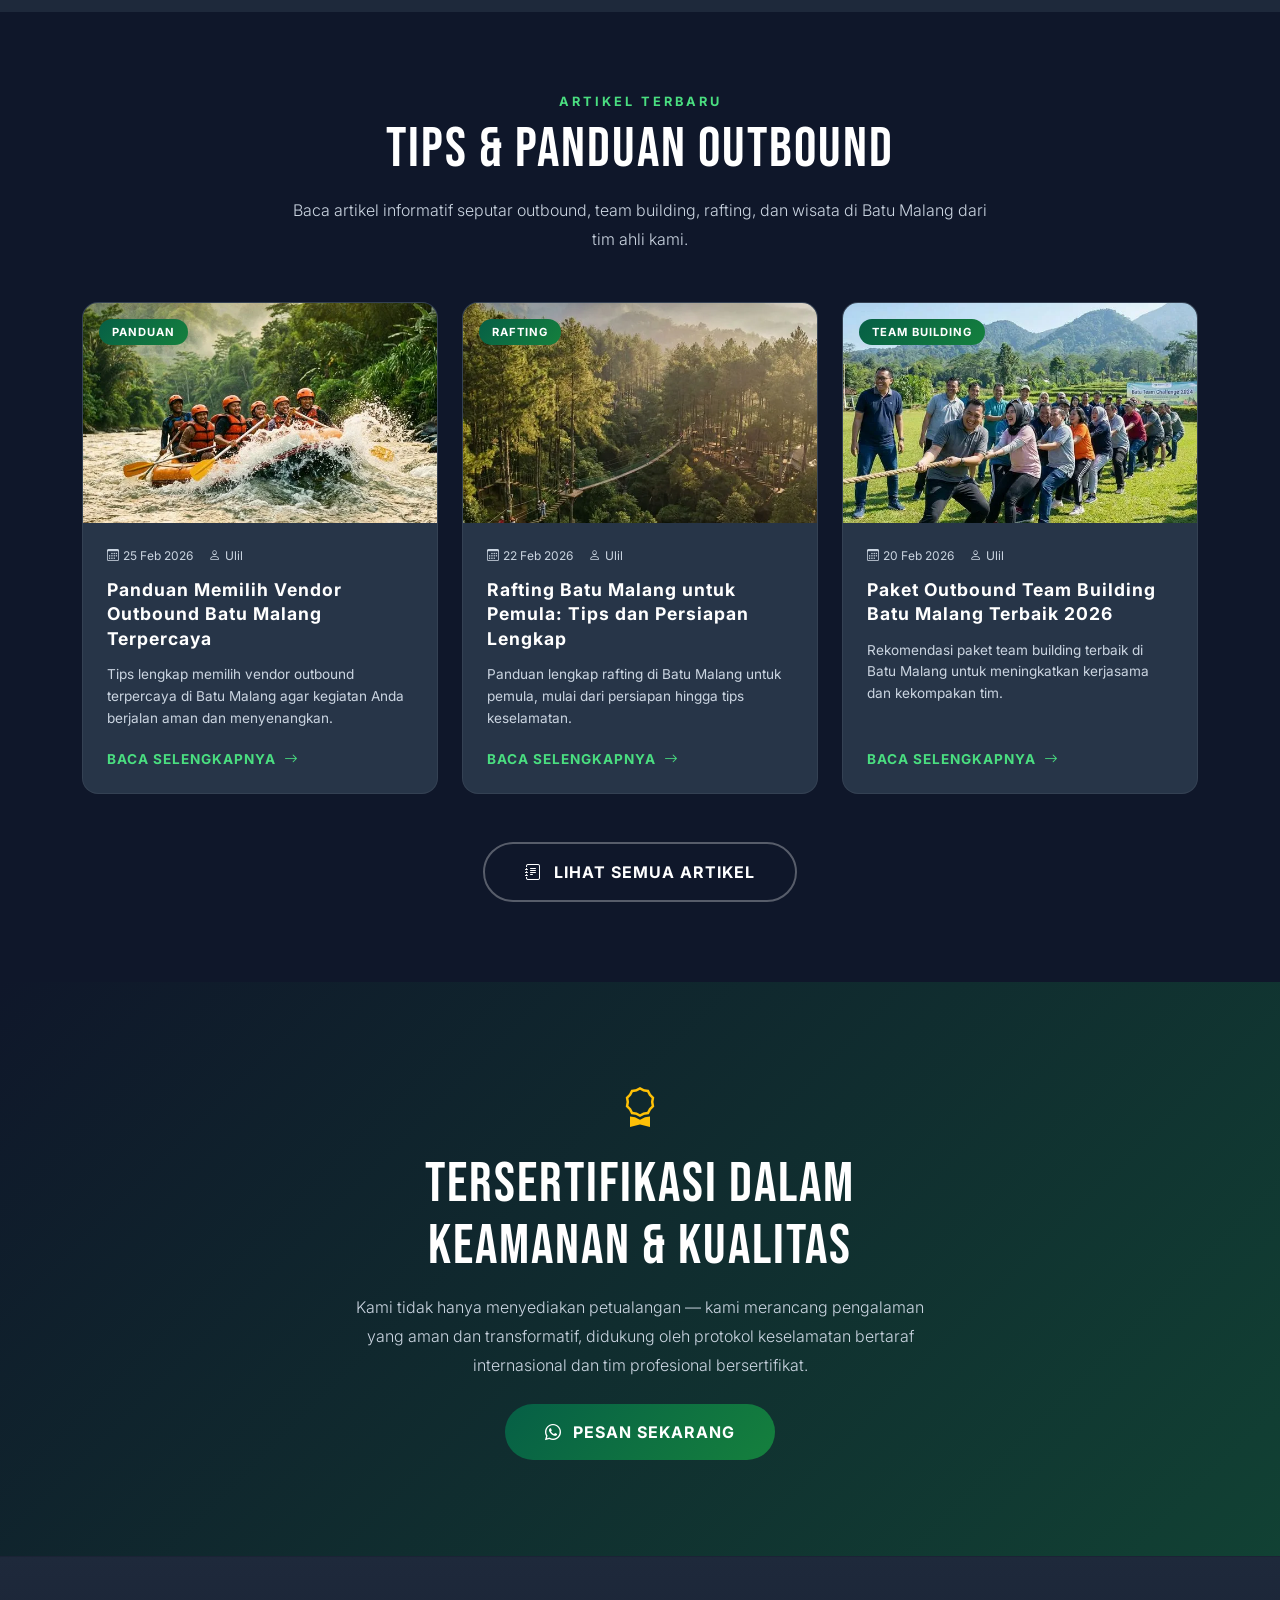
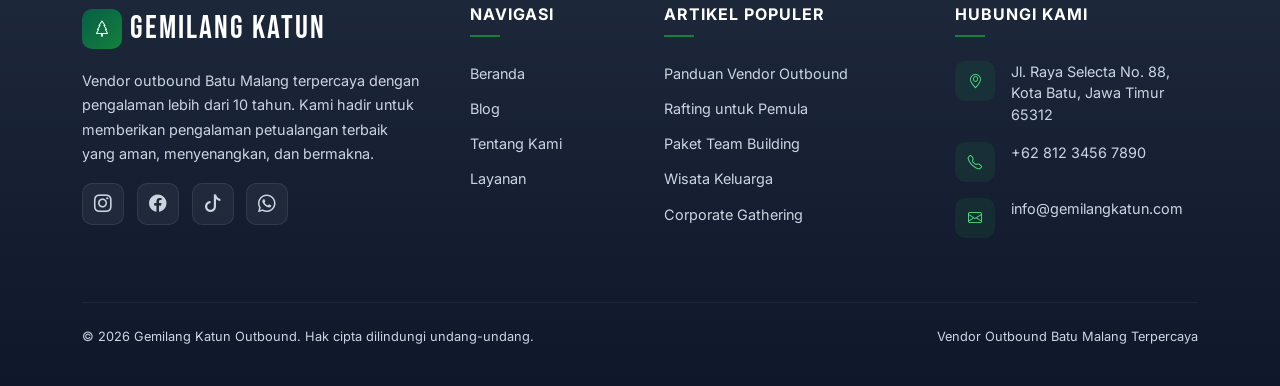
==== commit c145b6a0: "Add files via upload" ====
--- a/index.html
+++ b/index.html
@@ -53,32 +53,26 @@
     <link rel="preconnect" href="https://cdn.jsdelivr.net" crossorigin>
 
     <!-- Preload Critical CSS -->
-    <link rel="preload" href="https://cdn.jsdelivr.net/npm/bootstrap@5.3.3/dist/css/bootstrap.min.css" as="style">
-    <link rel="preload" href="css/style.css" as="style">
-
     <!-- Bootstrap 5 CSS -->
-    <link href="https://cdn.jsdelivr.net/npm/bootstrap@5.3.3/dist/css/bootstrap.min.css" rel="stylesheet">
+        <link rel="preload" href="https://cdn.jsdelivr.net/npm/bootstrap@5.3.3/dist/css/bootstrap.min.css" as="style">
+    <link href="https://cdn.jsdelivr.net/npm/bootstrap@5.3.3/dist/css/bootstrap.min.css" rel="stylesheet" media="print" onload="this.media='all'">
+    
     <!-- Google Fonts Async -->
     <link href="https://fonts.googleapis.com/css2?family=Inter:wght@300;400;500;600;700&family=Bebas+Neue&display=swap"
         rel="preload" as="style">
     <link href="https://fonts.googleapis.com/css2?family=Inter:wght@300;400;500;600;700&family=Bebas+Neue&display=swap"
         rel="stylesheet" media="print" onload="this.media='all'">
-    <noscript>
-        <link
-            href="https://fonts.googleapis.com/css2?family=Inter:wght@300;400;500;600;700&family=Bebas+Neue&display=swap"
-            rel="stylesheet">
-    </noscript>
+    
 
     <!-- Bootstrap Icons Async -->
     <link href="https://cdn.jsdelivr.net/npm/bootstrap-icons@1.11.3/font/bootstrap-icons.min.css" rel="preload"
         as="style">
     <link href="https://cdn.jsdelivr.net/npm/bootstrap-icons@1.11.3/font/bootstrap-icons.min.css" rel="stylesheet"
         media="print" onload="this.media='all'">
-    <noscript>
-        <link href="https://cdn.jsdelivr.net/npm/bootstrap-icons@1.11.3/font/bootstrap-icons.min.css" rel="stylesheet">
-    </noscript>
+    
     <!-- Custom CSS -->
-    <link href="css/style.css" rel="stylesheet">
+    <style>:root{--primary:#15803d;--primary-dark:#15803d;--primary-light:#22c55e;--accent:#f59e0b;--accent-dark:#d97706;--dark:#0f172a;--dark-surface:#1e293b;--dark-card:#273548;--text-light:#f8fafc;--text-muted:#cbd5e1;--gradient-primary:linear-gradient(135deg,#065f46 0%,#15803d 100%);--gradient-hero:linear-gradient(135deg,#0f172a 0%,#1e3a2f 50%,#0f172a 100%);--gradient-accent:linear-gradient(135deg,#f59e0b 0%,#f97316 100%);--shadow-glow:0 0 30px rgba(22,163,74,0.3);--shadow-card:0 10px 40px rgba(0,0,0,0.15);--transition:all 0.3s cubic-bezier(0.4,0,0.2,1);--font-display:'Bebas Neue',sans-serif;--font-body:'Inter',sans-serif;}*{box-sizing:border-box;}html{scroll-behavior:smooth;scroll-padding-top:80px;overflow-x:hidden;max-width:100vw;}body{font-family:var(--font-body);color:var(--text-light);background-color:var(--dark);overflow-x:hidden;max-width:100vw;-webkit-font-smoothing:antialiased;-moz-osx-font-smoothing:grayscale;word-wrap:break-word;overflow-wrap:break-word;}::selection{background-color:#4ade80;color:white;}h1,h2,h3,h4,h5,h6{font-family:var(--font-display);letter-spacing:1px;}a{text-decoration:none;transition:var(--transition);}img{max-width:100%;height:auto;}.navbar-custom{background:rgba(15,23,42,0.92) !important;backdrop-filter:blur(20px);-webkit-backdrop-filter:blur(20px);border-bottom:1px solid rgba(255,255,255,0.06);padding:0.6rem 0;transition:var(--transition);}.navbar-custom.scrolled{box-shadow:0 4px 30px rgba(0,0,0,0.3);}.navbar-brand{font-family:var(--font-display);font-size:1.6rem !important;letter-spacing:2px;color:white !important;display:flex;align-items:center;gap:0.5rem;}.navbar-brand .brand-icon{width:40px;height:40px;background:var(--gradient-primary);border-radius:10px;display:flex;align-items:center;justify-content:center;font-size:1.2rem;}.nav-link{font-family:var(--font-body);font-weight:600;font-size:0.85rem;text-transform:uppercase;letter-spacing:1.5px;color:rgba(255,255,255,0.9) !important;padding:0.5rem 1rem !important;transition:var(--transition);position:relative;}.nav-link::after{content:'';position:absolute;bottom:0;left:50%;transform:translateX(-50%);width:0;height:2px;background:var(--primary);transition:width 0.3s ease;}.nav-link:hover,.nav-link.active{color:#4ade80 !important;}.nav-link:hover::after,.nav-link.active::after{width:60%;}.btn-navbar-cta{background:var(--gradient-primary);color:white;font-weight:700;font-size:0.8rem;text-transform:uppercase;letter-spacing:1px;padding:0.6rem 1.5rem;border:none;border-radius:50px;transition:var(--transition);display:flex;align-items:center;gap:0.5rem;}.btn-navbar-cta:hover{transform:translateY(-2px);box-shadow:var(--shadow-glow);color:white;}.offcanvas{background-color:var(--dark) !important;border-left:1px solid rgba(255,255,255,0.06) !important;}.offcanvas .nav-link{font-size:1.1rem;padding:1rem 0 !important;border-bottom:1px solid rgba(255,255,255,0.05);}.btn-close-white{filter:invert(1);}.hero-section{position:relative;min-height:100vh;display:flex;align-items:center;overflow:hidden;background:var(--gradient-hero);}.hero-bg{position:absolute;inset:0;z-index:0;}.hero-bg img{width:100%;height:100%;object-fit:cover;opacity:0.5;}.hero-overlay{position:absolute;inset:0;background:linear-gradient(180deg,rgba(15,23,42,0.7) 0%,rgba(15,23,42,0.4) 50%,rgba(15,23,42,0.95) 100%);z-index:1;}.hero-content{position:relative;z-index:2;}.hero-title{font-family:var(--font-display);font-size:clamp(3rem,8vw,6rem);line-height:1;color:white;letter-spacing:3px;text-shadow:2px 4px 20px rgba(0,0,0,0.5);}.hero-title .text-gradient{background:var(--gradient-primary);-webkit-background-clip:text;-webkit-text-fill-color:transparent;background-clip:text;}.hero-subtitle{font-family:var(--font-body);font-size:1.1rem;color:rgba(255,255,255,0.8);font-weight:300;line-height:1.8;}.btn-hero-primary{background:var(--gradient-primary);color:white;font-weight:700;font-size:1rem;padding:1rem 2.5rem;border:none;border-radius:50px;transition:var(--transition);display:inline-flex;align-items:center;gap:0.7rem;text-transform:uppercase;letter-spacing:1px;}.btn-hero-primary:hover{transform:translateY(-3px);box-shadow:0 8px 30px rgba(22,163,74,0.4);color:white;}.btn-hero-secondary{background:transparent;color:white;font-weight:700;font-size:1rem;padding:1rem 2.5rem;border:2px solid rgba(255,255,255,0.3);border-radius:50px;transition:var(--transition);display:inline-flex;align-items:center;gap:0.7rem;text-transform:uppercase;letter-spacing:1px;}.btn-hero-secondary:hover{border-color:#4ade80;color:#4ade80;background:rgba(22,163,74,0.1);}.scroll-indicator{position:absolute;bottom:2rem;left:50%;transform:translateX(-50%);z-index:2;animation:bounceDown 2s infinite;opacity:0.6;}@keyframes bounceDown{0%,100%{transform:translateX(-50%) translateY(0);}50%{transform:translateX(-50%) translateY(10px);}}.marquee-bar{background:var(--gradient-primary);overflow:hidden;padding:0.8rem 0;position:relative;z-index:10;}.marquee-content{display:flex;gap:3rem;animation:marquee 25s linear infinite;white-space:nowrap;align-items:center;}@keyframes marquee{0%{transform:translateX(0);}100%{transform:translateX(-50%);}}.marquee-item{font-family:var(--font-display);font-size:1.5rem;color:var(--dark);letter-spacing:2px;display:flex;align-items:center;gap:0.5rem;}.marquee-dot{width:8px;height:8px;background:var(--dark);border-radius:50%;opacity:0.5;}.section-dark{background-color:var(--dark);padding:5rem 0;}.section-surface{background-color:var(--dark-surface);padding:5rem 0;}.section-label{font-family:var(--font-body);font-weight:700;font-size:0.8rem;text-transform:uppercase;letter-spacing:3px;color:#4ade80;margin-bottom:0.5rem;}.section-title{font-family:var(--font-display);font-size:clamp(2rem,5vw,3.5rem);color:white;letter-spacing:2px;line-height:1.1;}.section-desc{color:var(--text-muted);font-size:1rem;font-weight:300;line-height:1.8;}.about-section{position:relative;}.about-image-wrapper{position:relative;border-radius:20px;overflow:hidden;}.about-image-wrapper img{width:100%;height:100%;object-fit:cover;transition:transform 0.5s ease;}.about-image-wrapper:hover img{transform:scale(1.03);}.about-badge{position:absolute;bottom:1.5rem;right:1.5rem;background:var(--gradient-primary);color:white;padding:1rem 1.5rem;border-radius:15px;text-align:center;box-shadow:var(--shadow-card);}.about-badge .badge-number{font-family:var(--font-display);font-size:2.5rem;line-height:1;}.about-badge .badge-text{font-size:0.7rem;text-transform:uppercase;letter-spacing:1px;opacity:0.9;}.about-feature{display:flex;align-items:flex-start;gap:1rem;margin-bottom:1.5rem;}.about-feature-icon{width:50px;height:50px;min-width:50px;background:rgba(22,163,74,0.1);border:1px solid rgba(22,163,74,0.2);border-radius:12px;display:flex;align-items:center;justify-content:center;color:#4ade80;font-size:1.3rem;}.about-feature h5{font-family:var(--font-body);font-weight:700;font-size:1rem;color:white;margin-bottom:0.3rem;}.about-feature p{font-size:0.85rem;color:var(--text-muted);margin:0;line-height:1.6;}.service-card{background:var(--dark-card);border:1px solid rgba(255,255,255,0.06);border-radius:20px;padding:2.5rem 2rem;transition:var(--transition);position:relative;overflow:hidden;height:100%;}.service-card::before{content:'';position:absolute;top:0;left:0;width:100%;height:3px;background:var(--gradient-primary);transform:scaleX(0);transform-origin:left;transition:transform 0.4s ease;}.service-card:hover::before{transform:scaleX(1);}.service-card:hover{transform:translateY(-5px);box-shadow:var(--shadow-card);border-color:rgba(22,163,74,0.2);}.service-icon{width:70px;height:70px;background:rgba(22,163,74,0.1);border-radius:16px;display:flex;align-items:center;justify-content:center;margin-bottom:1.5rem;font-size:2rem;transition:var(--transition);}.service-card:hover .service-icon{background:var(--gradient-primary);transform:scale(1.1);}.service-card h4{font-family:var(--font-body);font-weight:700;font-size:1.2rem;color:white;margin-bottom:0.8rem;}.service-card p{font-size:0.9rem;color:var(--text-muted);line-height:1.7;}.article-card{background:var(--dark-card);border:1px solid rgba(255,255,255,0.06);border-radius:16px;overflow:hidden;transition:var(--transition);height:100%;display:flex;flex-direction:column;}.article-card:hover{transform:translateY(-5px);box-shadow:var(--shadow-card);border-color:rgba(22,163,74,0.2);}.article-card-img{position:relative;height:220px;overflow:hidden;}.article-card-img img{width:100%;height:100%;object-fit:cover;transition:transform 0.5s ease;}.article-card:hover .article-card-img img{transform:scale(1.08);}.article-card-tag{position:absolute;top:1rem;left:1rem;background:var(--gradient-primary);color:white;font-size:0.7rem;font-weight:700;text-transform:uppercase;letter-spacing:1px;padding:0.3rem 0.8rem;border-radius:50px;}.article-card-body{padding:1.5rem;flex:1;display:flex;flex-direction:column;}.article-card-meta{font-size:0.75rem;color:var(--text-muted);margin-bottom:0.8rem;display:flex;align-items:center;gap:1rem;}.article-card-title{font-family:var(--font-body);font-weight:700;font-size:1.1rem;color:white;margin-bottom:0.8rem;line-height:1.4;transition:var(--transition);}.article-card:hover .article-card-title{color:#4ade80;}.article-card-excerpt{font-size:0.85rem;color:var(--text-muted);line-height:1.6;margin-bottom:1.2rem;flex:1;}.article-card-link{color:#4ade80;font-weight:700;font-size:0.85rem;text-transform:uppercase;letter-spacing:1px;display:inline-flex;align-items:center;gap:0.5rem;transition:var(--transition);}.article-card-link:hover{color:var(--primary-light);gap:0.8rem;}.cta-section{position:relative;padding:6rem 0;background-size:cover;background-position:center;background-attachment:fixed;}.cta-overlay{position:absolute;inset:0;background:linear-gradient(135deg,rgba(15,23,42,0.9) 0%,rgba(22,163,74,0.3) 100%);}.cta-content{position:relative;z-index:2;}.footer{background:linear-gradient(180deg,var(--dark-surface) 0%,var(--dark) 100%);border-top:1px solid rgba(255,255,255,0.05);}.footer-brand-text{font-family:var(--font-display);font-size:2rem;letter-spacing:2px;color:white;}.footer-desc{color:var(--text-muted);font-size:0.9rem;line-height:1.7;}.footer-title{font-family:var(--font-body);font-weight:700;font-size:1rem;color:white;text-transform:uppercase;letter-spacing:1px;margin-bottom:1.5rem;position:relative;padding-bottom:0.8rem;}.footer-title::after{content:'';position:absolute;bottom:0;left:0;width:30px;height:2px;background:var(--primary);}.footer-links{list-style:none;padding:0;margin:0;}.footer-links li{margin-bottom:0.7rem;}.footer-links a{color:var(--text-muted);font-size:0.9rem;transition:var(--transition);display:inline-flex;align-items:center;gap:0.5rem;}.footer-links a:hover{color:#4ade80;padding-left:0.3rem;}.footer-contact-item{display:flex;align-items:flex-start;gap:1rem;margin-bottom:1rem;color:var(--text-muted);font-size:0.9rem;}.footer-contact-icon{width:40px;height:40px;min-width:40px;background:rgba(22,163,74,0.1);border-radius:10px;display:flex;align-items:center;justify-content:center;color:#4ade80;}.footer-social{display:flex;gap:0.8rem;}.footer-social a{width:42px;height:42px;background:rgba(255,255,255,0.05);border:1px solid rgba(255,255,255,0.08);border-radius:10px;display:flex;align-items:center;justify-content:center;color:var(--text-muted);transition:var(--transition);font-size:1.1rem;}.footer-social a:hover{background:var(--gradient-primary);color:white;border-color:#4ade80;transform:translateY(-3px);}.footer-bottom{border-top:1px solid rgba(255,255,255,0.05);padding:1.5rem 0;margin-top:3rem;}.footer-bottom p{color:var(--text-muted);font-size:0.8rem;margin:0;}.floating-buttons{position:fixed;bottom:2rem;right:2rem;z-index:9999;display:flex;flex-direction:column;gap:0.8rem;align-items:center;}.btn-wa-float{width:56px;height:56px;border-radius:50%;background:linear-gradient(135deg,#25d366 0%,#128c7e 100%);color:white;border:none;display:flex;align-items:center;justify-content:center;font-size:1.6rem;box-shadow:0 4px 20px rgba(37,211,102,0.4);transition:var(--transition);cursor:pointer;animation:waFloat 3s ease-in-out infinite;text-decoration:none;}.btn-wa-float:hover{transform:scale(1.1) translateY(-3px);box-shadow:0 6px 30px rgba(37,211,102,0.6);color:white;}@keyframes waFloat{0%,100%{transform:translateY(0);}50%{transform:translateY(-5px);}}.btn-scroll-top{width:46px;height:46px;border-radius:50%;background:rgba(255,255,255,0.1);backdrop-filter:blur(10px);border:1px solid rgba(255,255,255,0.15);color:white;display:flex;align-items:center;justify-content:center;font-size:1.2rem;cursor:pointer;transition:var(--transition);opacity:0;visibility:hidden;transform:translateY(20px);}.btn-scroll-top.show{opacity:1;visibility:visible;transform:translateY(0);}.btn-scroll-top:hover{background:var(--primary);border-color:#4ade80;transform:translateY(-3px);}.blog-header{padding:8rem 0 3rem;background:var(--gradient-hero);position:relative;}.blog-grid .article-card-img{height:200px;}.article-hero{position:relative;padding:8rem 0 3rem;background:var(--gradient-hero);}.article-content{font-family:var(--font-body);font-size:1.05rem;line-height:1.9;color:rgba(255,255,255,0.85);}.article-content h2{font-family:var(--font-body);font-weight:800;font-size:1.8rem;color:white;margin:2.5rem 0 1rem;letter-spacing:normal;}.article-content h3{font-family:var(--font-body);font-weight:700;font-size:1.4rem;color:white;margin:2rem 0 0.8rem;letter-spacing:normal;}.article-content p{margin-bottom:1.2rem;}.article-content img{border-radius:12px;margin:1.5rem 0;width:100%;}.article-content blockquote{border-left:4px solid var(--primary);padding:1.5rem 2rem;margin:2rem 0;background:rgba(22,163,74,0.05);border-radius:0 12px 12px 0;font-style:italic;color:rgba(255,255,255,0.9);}.article-content ul,.article-content ol{margin:1rem 0 1.5rem 1.5rem;}.article-content li{margin-bottom:0.5rem;}.toc-container{background:var(--dark-card);border:1px solid rgba(255,255,255,0.06);border-radius:16px;padding:1.5rem;margin:2rem 0;}.toc-toggle{background:none;border:none;color:white;font-weight:700;font-size:1rem;cursor:pointer;display:flex;align-items:center;justify-content:space-between;width:100%;padding:0;}.toc-list{list-style:none;padding:0;margin:1rem 0 0;}.toc-list li{margin-bottom:0.5rem;}.toc-list a{color:var(--text-muted);font-size:0.9rem;transition:var(--transition);display:block;padding:0.3rem 0;padding-left:1rem;border-left:2px solid transparent;}.toc-list a:hover{color:#4ade80;border-left-color:#4ade80;}.toc-list .toc-h3{padding-left:2rem;font-size:0.85rem;}.faq-item{background:var(--dark-card);border:1px solid rgba(255,255,255,0.06);border-radius:12px;margin-bottom:0.8rem;overflow:hidden;}.faq-question{background:none;border:none;color:white;font-weight:600;font-size:1rem;padding:1.2rem 1.5rem;width:100%;text-align:left;cursor:pointer;display:flex;align-items:center;justify-content:space-between;transition:var(--transition);}.faq-question:hover{color:#4ade80;}.faq-answer{padding:0 1.5rem 1.2rem;color:var(--text-muted);font-size:0.9rem;line-height:1.7;display:none;}.faq-item.active .faq-answer{display:block;}.faq-item.active .faq-question .faq-icon{transform:rotate(45deg);}.author-box{background:var(--dark-card);border:1px solid rgba(255,255,255,0.06);border-radius:16px;padding:2rem;display:flex;gap:1.5rem;align-items:center;margin:2rem 0;}.author-avatar{width:80px;height:80px;min-width:80px;border-radius:50%;object-fit:cover;border:3px solid var(--primary);}.author-name{font-weight:700;font-size:1.1rem;color:white;margin-bottom:0.3rem;}.author-bio{font-size:0.85rem;color:var(--text-muted);line-height:1.6;margin:0;}.share-buttons{display:flex;gap:0.8rem;flex-wrap:wrap;}.btn-share{width:42px;height:42px;border-radius:10px;border:1px solid rgba(255,255,255,0.1);background:rgba(255,255,255,0.05);color:white;display:flex;align-items:center;justify-content:center;font-size:1rem;transition:var(--transition);cursor:pointer;text-decoration:none;}.btn-share:hover{transform:translateY(-2px);color:white;}.btn-share.facebook:hover{background:#1877f2;border-color:#1877f2;}.btn-share.twitter:hover{background:#1da1f2;border-color:#1da1f2;}.btn-share.whatsapp:hover{background:#25d366;border-color:#25d366;}.btn-share.instagram:hover{background:linear-gradient(45deg,#f09433,#e6683c,#dc2743,#cc2366,#bc1888);border-color:#e6683c;}.baca-juga{background:rgba(22,163,74,0.05);border:1px solid rgba(22,163,74,0.15);border-radius:12px;padding:1.5rem;margin:2rem 0;}.baca-juga h4{font-family:var(--font-body);font-weight:700;color:#4ade80;margin-bottom:1rem;font-size:1rem;}.baca-juga a{color:var(--primary-light);display:block;padding:0.3rem 0;font-size:0.9rem;}.baca-juga a:hover{text-decoration:underline;}.img-caption{font-size:0.8rem;color:var(--text-muted);text-align:center;font-style:italic;margin-top:-0.5rem;margin-bottom:1.5rem;}.fade-up{opacity:0;transform:translateY(30px);transition:opacity 0.6s ease,transform 0.6s ease;}.fade-up.visible{opacity:1;transform:translateY(0);}@media (max-width:991.98px){.hero-title{font-size:clamp(2.5rem,7vw,4rem);}.section-title{font-size:2.2rem;}.cta-section{background-attachment:scroll;}}@media (max-width:767.98px){.hero-section{min-height:90vh;}.hero-title{font-size:clamp(2rem,6vw,2.5rem);}.section-dark,.section-surface{padding:3rem 0;}.floating-buttons{bottom:1.2rem;right:1.2rem;}.btn-wa-float{width:50px;height:50px;font-size:1.4rem;}.btn-scroll-top{width:40px;height:40px;}.author-box{flex-direction:column;text-align:center;}.article-content h2{font-size:1.5rem;}.article-content h3{font-size:1.2rem;}.footer-title::after{left:50%;transform:translateX(-50%);}}@media (max-width:575.98px){.hero-title{font-size:clamp(1.5rem,8vw,2rem);}.section-title{font-size:clamp(1.5rem,7vw,1.8rem);}.hero-subtitle{font-size:0.95rem;}.btn-hero-primary,.btn-hero-secondary{width:100%;justify-content:center;}}.text-primary-custom{color:#4ade80 !important;}.bg-gradient-primary{background:var(--gradient-primary) !important;}.fw-800{font-weight:800;}.letter-spacing-wide{letter-spacing:2px;}
+</style>
 
     <!-- JSON-LD Structured Data -->
     <script type="application/ld+json">
@@ -187,7 +181,7 @@
     <!-- ============ HERO SECTION ============ -->
     <section class="hero-section" id="hero">
         <div class="hero-bg">
-            <img src="images/hero-rafting.webp"
+            <img src="images/hero-rafting.webp" srcset="images/hero-rafting-800w.webp 800w, images/hero-rafting.webp 1920w" sizes="(max-width: 800px) 100vw, 1920px"
                 alt="Tim outbound rafting di sungai Batu Malang dengan pemandangan gunung hijau" width="1920"
                 height="1080" loading="eager" fetchpriority="high">
         </div>
@@ -248,7 +242,7 @@
             <div class="row align-items-center g-5">
                 <div class="col-lg-6 fade-up">
                     <div class="about-image-wrapper" style="height:480px;border-radius:20px;">
-                        <img src="images/about-team.webp"
+                        <img src="images/about-team.webp" srcset="images/about-team-800w.webp 800w, images/about-team.webp 1920w" sizes="(max-width: 800px) 100vw, 1920px"
                             alt="Tim Gemilang Katun melakukan kegiatan outbound team building di alam terbuka Batu Malang"
                             width="600" height="480" loading="lazy">
                         <div class="about-badge">
@@ -390,7 +384,7 @@
                 <div class="col-md-6 col-lg-4 fade-up">
                     <article class="article-card">
                         <div class="article-card-img">
-                            <img src="images/hero-rafting.webp"
+                            <img src="images/hero-rafting.webp" srcset="images/hero-rafting-800w.webp 800w, images/hero-rafting.webp 1920w" sizes="(max-width: 800px) 100vw, 1920px"
                                 alt="Panduan memilih vendor outbound Batu Malang terpercaya" width="400" height="220"
                                 loading="lazy">
                             <span class="article-card-tag">Panduan</span>
@@ -413,7 +407,7 @@
                 <div class="col-md-6 col-lg-4 fade-up">
                     <article class="article-card">
                         <div class="article-card-img">
-                            <img src="images/artikel-outbound.webp"
+                            <img src="images/artikel-outbound.webp" srcset="images/artikel-outbound-800w.webp 800w, images/artikel-outbound.webp 1920w" sizes="(max-width: 800px) 100vw, 1920px"
                                 alt="Rafting Batu Malang untuk pemula tips dan persiapan" width="400" height="220"
                                 loading="lazy">
                             <span class="article-card-tag">Rafting</span>
@@ -437,7 +431,7 @@
                 <div class="col-md-6 col-lg-4 fade-up">
                     <article class="article-card">
                         <div class="article-card-img">
-                            <img src="images/artikel-teambuilding.webp"
+                            <img src="images/artikel-teambuilding.webp" srcset="images/artikel-teambuilding-800w.webp 800w, images/artikel-teambuilding.webp 1920w" sizes="(max-width: 800px) 100vw, 1920px"
                                 alt="Paket outbound team building Batu Malang terbaik" width="400" height="220"
                                 loading="lazy">
                             <span class="article-card-tag">Team Building</span>
@@ -505,11 +499,11 @@
                     </p>
                     <div class="footer-social">
                         <a href="https://www.instagram.com/gemilangkatun" target="_blank" rel="noopener noreferrer"
-                            aria-label="Instagram"><i class="bi bi-instagram"></i></a>
+                            aria-label="Instagram" aria-label="Instagram"><i class="bi bi-instagram"></i></a>
                         <a href="https://www.facebook.com/gemilangkatun" target="_blank" rel="noopener noreferrer"
-                            aria-label="Facebook"><i class="bi bi-facebook"></i></a>
+                            aria-label="Facebook" aria-label="Facebook"><i class="bi bi-facebook"></i></a>
                         <a href="https://www.tiktok.com/@gemilangkatun" target="_blank" rel="noopener noreferrer"
-                            aria-label="TikTok"><i class="bi bi-tiktok"></i></a>
+                            aria-label="TikTok" aria-label="TikTok"><i class="bi bi-tiktok"></i></a>
                         <a href="https://wa.me/6281234567890" target="_blank" rel="noopener noreferrer"
                             aria-label="WhatsApp"><i class="bi bi-whatsapp"></i></a>
                     </div>
@@ -579,7 +573,7 @@
     </div>
 
     <!-- Bootstrap JS -->
-    <script src="https://cdn.jsdelivr.net/npm/bootstrap@5.3.3/dist/js/bootstrap.bundle.min.js"></script>
+    <script src="https://cdn.jsdelivr.net/npm/bootstrap@5.3.3/dist/js/bootstrap.bundle.min.js" defer></script>
 
     <!-- Custom Scripts -->
     <script>
@@ -621,4 +615,10 @@
     </script>
 </body>
 
-</html>+</html>
+
+
+
+
+
+
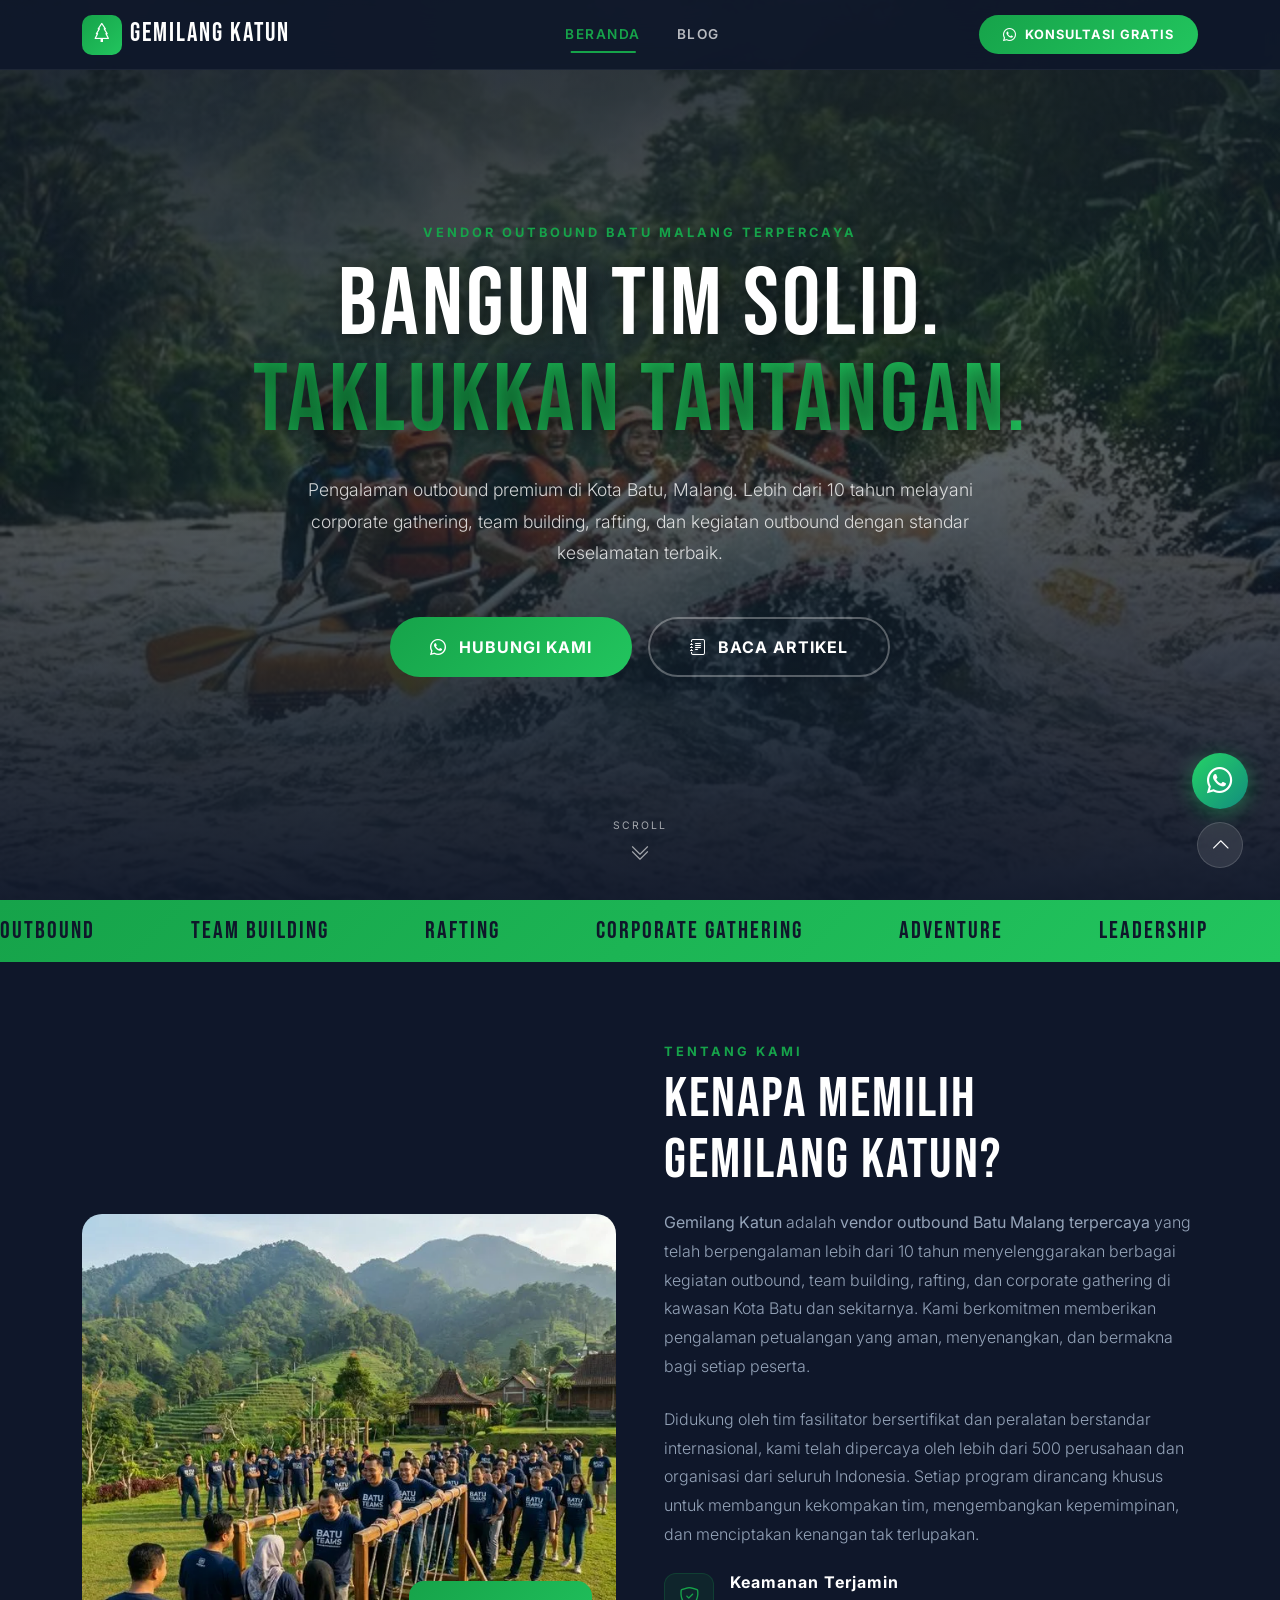
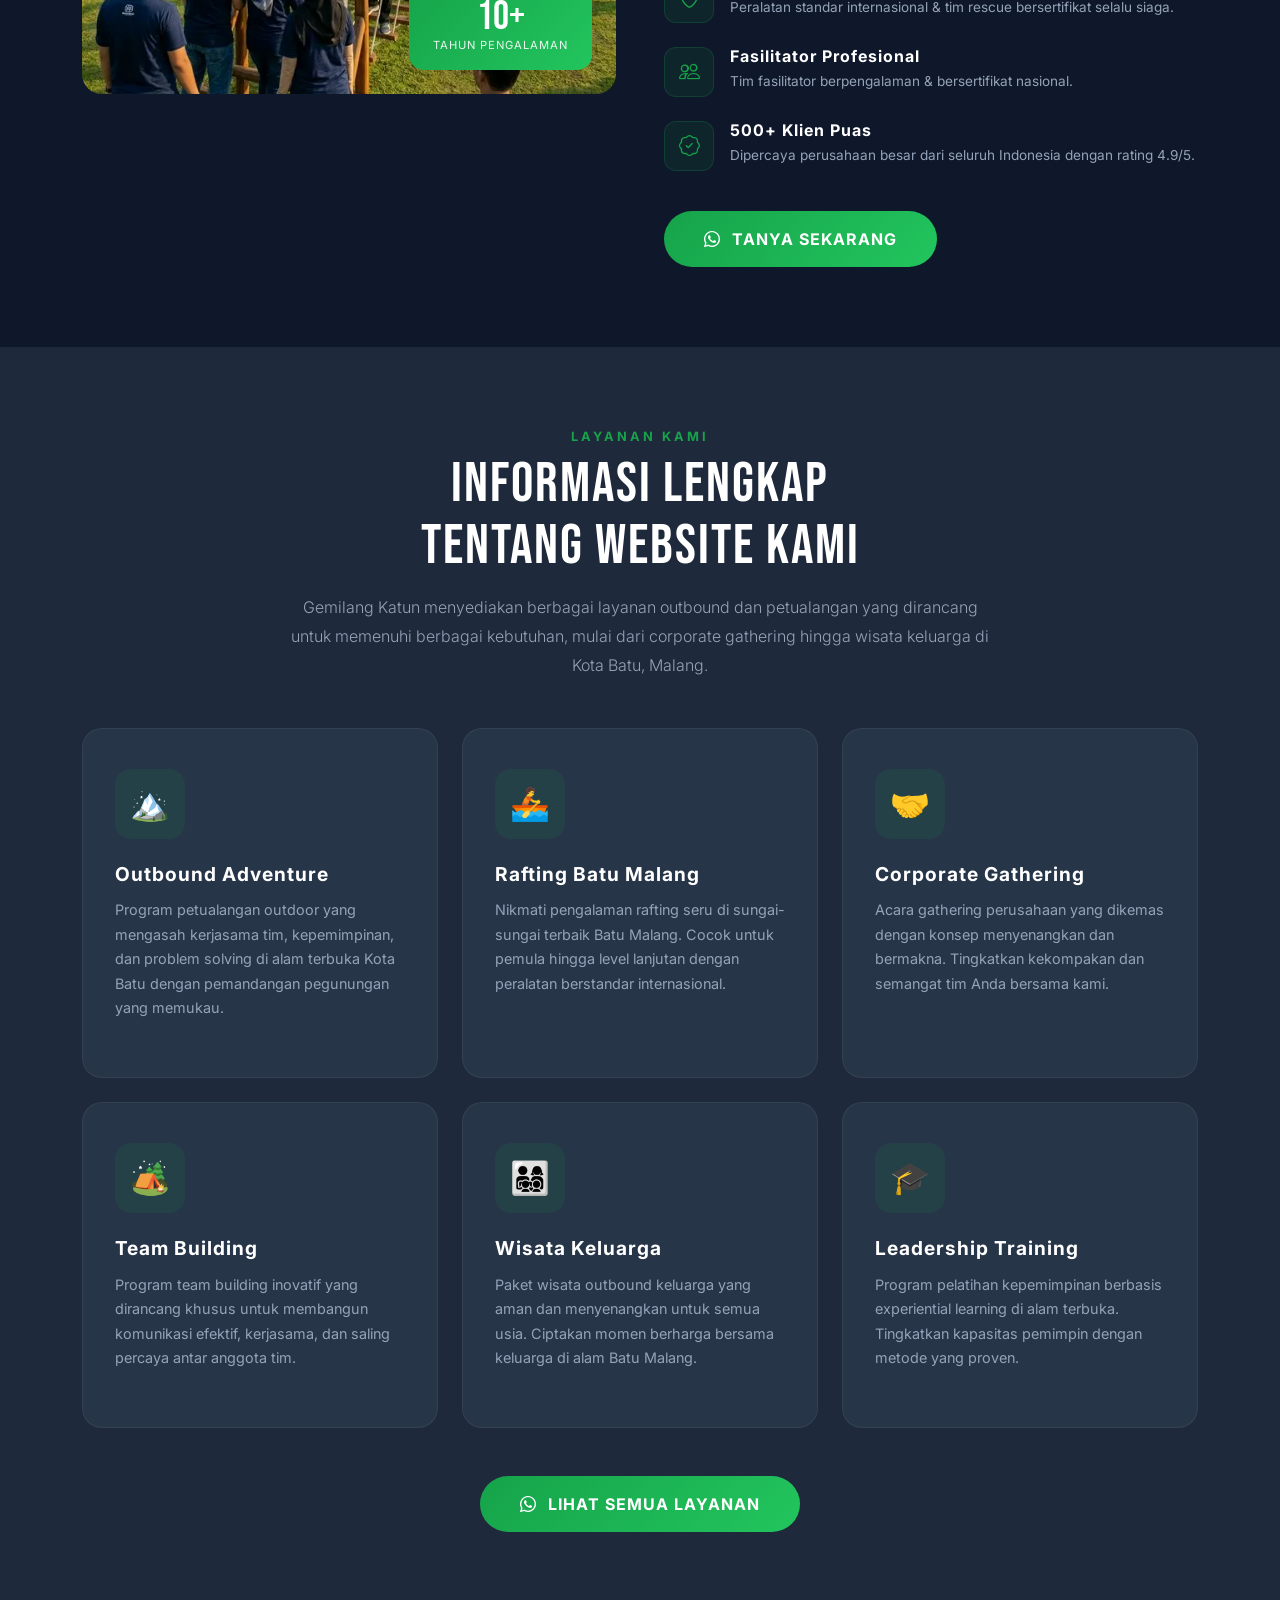
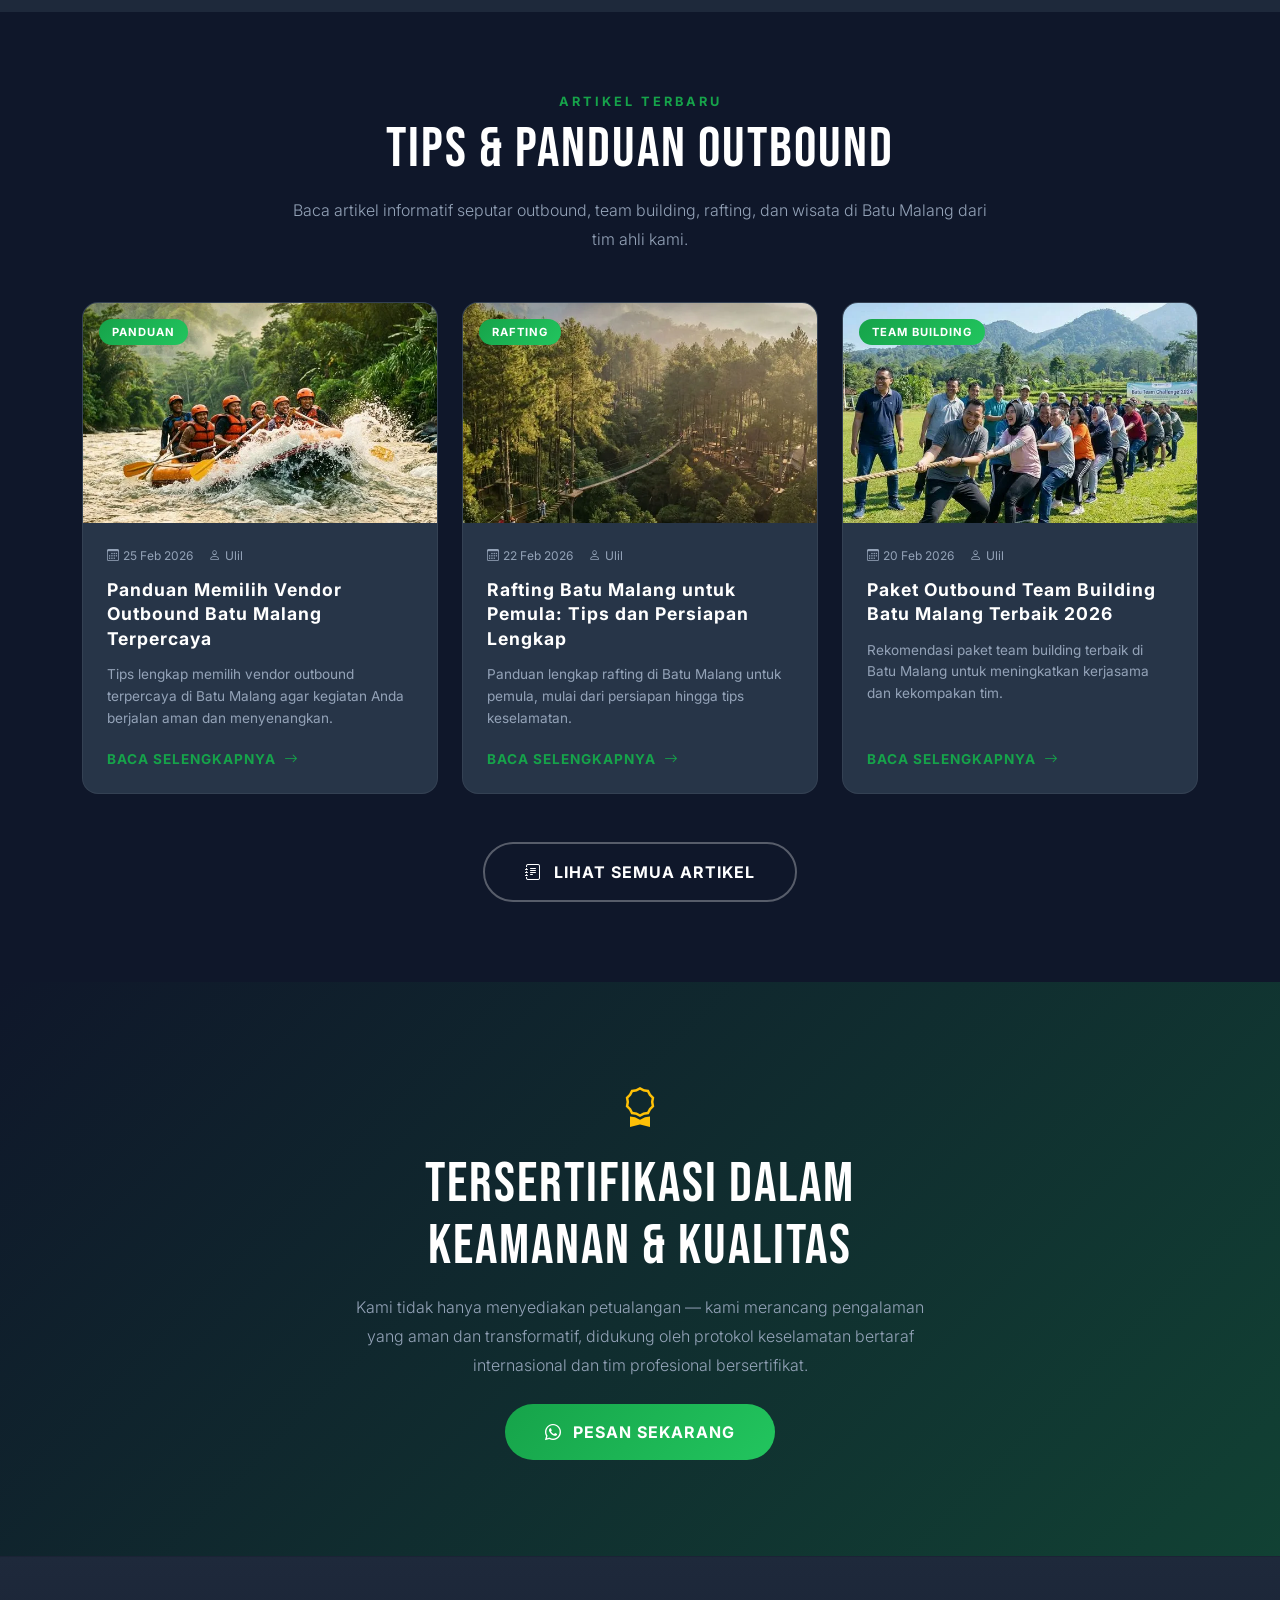
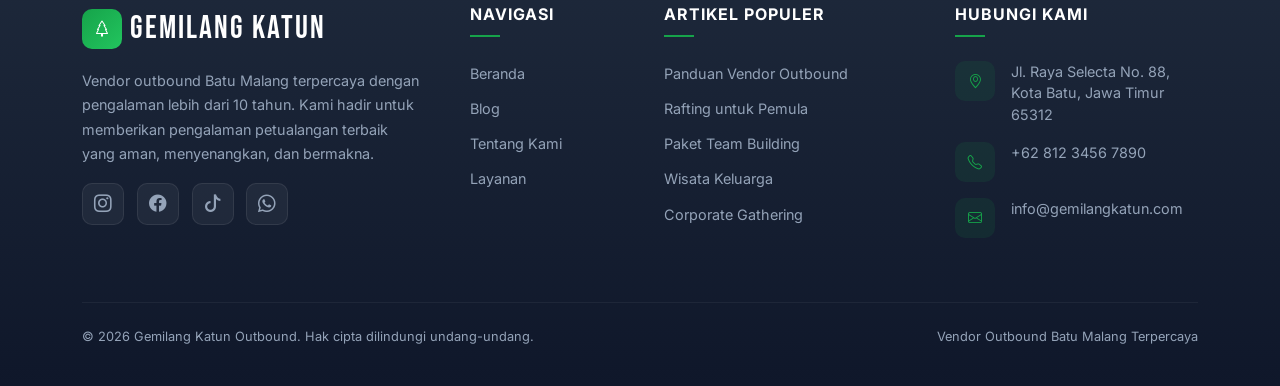
==== commit 6946a2ab: "Add files via upload" ====
--- a/index.html
+++ b/index.html
@@ -53,26 +53,32 @@
     <link rel="preconnect" href="https://cdn.jsdelivr.net" crossorigin>
 
     <!-- Preload Critical CSS -->
+    <link rel="preload" href="https://cdn.jsdelivr.net/npm/bootstrap@5.3.3/dist/css/bootstrap.min.css" as="style">
+    <link rel="preload" href="css/style.css" as="style">
+
     <!-- Bootstrap 5 CSS -->
-        <link rel="preload" href="https://cdn.jsdelivr.net/npm/bootstrap@5.3.3/dist/css/bootstrap.min.css" as="style">
-    <link href="https://cdn.jsdelivr.net/npm/bootstrap@5.3.3/dist/css/bootstrap.min.css" rel="stylesheet" media="print" onload="this.media='all'">
-    
+    <link href="https://cdn.jsdelivr.net/npm/bootstrap@5.3.3/dist/css/bootstrap.min.css" rel="stylesheet">
     <!-- Google Fonts Async -->
     <link href="https://fonts.googleapis.com/css2?family=Inter:wght@300;400;500;600;700&family=Bebas+Neue&display=swap"
         rel="preload" as="style">
     <link href="https://fonts.googleapis.com/css2?family=Inter:wght@300;400;500;600;700&family=Bebas+Neue&display=swap"
         rel="stylesheet" media="print" onload="this.media='all'">
-    
+    <noscript>
+        <link
+            href="https://fonts.googleapis.com/css2?family=Inter:wght@300;400;500;600;700&family=Bebas+Neue&display=swap"
+            rel="stylesheet">
+    </noscript>
 
     <!-- Bootstrap Icons Async -->
     <link href="https://cdn.jsdelivr.net/npm/bootstrap-icons@1.11.3/font/bootstrap-icons.min.css" rel="preload"
         as="style">
     <link href="https://cdn.jsdelivr.net/npm/bootstrap-icons@1.11.3/font/bootstrap-icons.min.css" rel="stylesheet"
         media="print" onload="this.media='all'">
-    
+    <noscript>
+        <link href="https://cdn.jsdelivr.net/npm/bootstrap-icons@1.11.3/font/bootstrap-icons.min.css" rel="stylesheet">
+    </noscript>
     <!-- Custom CSS -->
-    <style>:root{--primary:#15803d;--primary-dark:#15803d;--primary-light:#22c55e;--accent:#f59e0b;--accent-dark:#d97706;--dark:#0f172a;--dark-surface:#1e293b;--dark-card:#273548;--text-light:#f8fafc;--text-muted:#cbd5e1;--gradient-primary:linear-gradient(135deg,#065f46 0%,#15803d 100%);--gradient-hero:linear-gradient(135deg,#0f172a 0%,#1e3a2f 50%,#0f172a 100%);--gradient-accent:linear-gradient(135deg,#f59e0b 0%,#f97316 100%);--shadow-glow:0 0 30px rgba(22,163,74,0.3);--shadow-card:0 10px 40px rgba(0,0,0,0.15);--transition:all 0.3s cubic-bezier(0.4,0,0.2,1);--font-display:'Bebas Neue',sans-serif;--font-body:'Inter',sans-serif;}*{box-sizing:border-box;}html{scroll-behavior:smooth;scroll-padding-top:80px;overflow-x:hidden;max-width:100vw;}body{font-family:var(--font-body);color:var(--text-light);background-color:var(--dark);overflow-x:hidden;max-width:100vw;-webkit-font-smoothing:antialiased;-moz-osx-font-smoothing:grayscale;word-wrap:break-word;overflow-wrap:break-word;}::selection{background-color:#4ade80;color:white;}h1,h2,h3,h4,h5,h6{font-family:var(--font-display);letter-spacing:1px;}a{text-decoration:none;transition:var(--transition);}img{max-width:100%;height:auto;}.navbar-custom{background:rgba(15,23,42,0.92) !important;backdrop-filter:blur(20px);-webkit-backdrop-filter:blur(20px);border-bottom:1px solid rgba(255,255,255,0.06);padding:0.6rem 0;transition:var(--transition);}.navbar-custom.scrolled{box-shadow:0 4px 30px rgba(0,0,0,0.3);}.navbar-brand{font-family:var(--font-display);font-size:1.6rem !important;letter-spacing:2px;color:white !important;display:flex;align-items:center;gap:0.5rem;}.navbar-brand .brand-icon{width:40px;height:40px;background:var(--gradient-primary);border-radius:10px;display:flex;align-items:center;justify-content:center;font-size:1.2rem;}.nav-link{font-family:var(--font-body);font-weight:600;font-size:0.85rem;text-transform:uppercase;letter-spacing:1.5px;color:rgba(255,255,255,0.9) !important;padding:0.5rem 1rem !important;transition:var(--transition);position:relative;}.nav-link::after{content:'';position:absolute;bottom:0;left:50%;transform:translateX(-50%);width:0;height:2px;background:var(--primary);transition:width 0.3s ease;}.nav-link:hover,.nav-link.active{color:#4ade80 !important;}.nav-link:hover::after,.nav-link.active::after{width:60%;}.btn-navbar-cta{background:var(--gradient-primary);color:white;font-weight:700;font-size:0.8rem;text-transform:uppercase;letter-spacing:1px;padding:0.6rem 1.5rem;border:none;border-radius:50px;transition:var(--transition);display:flex;align-items:center;gap:0.5rem;}.btn-navbar-cta:hover{transform:translateY(-2px);box-shadow:var(--shadow-glow);color:white;}.offcanvas{background-color:var(--dark) !important;border-left:1px solid rgba(255,255,255,0.06) !important;}.offcanvas .nav-link{font-size:1.1rem;padding:1rem 0 !important;border-bottom:1px solid rgba(255,255,255,0.05);}.btn-close-white{filter:invert(1);}.hero-section{position:relative;min-height:100vh;display:flex;align-items:center;overflow:hidden;background:var(--gradient-hero);}.hero-bg{position:absolute;inset:0;z-index:0;}.hero-bg img{width:100%;height:100%;object-fit:cover;opacity:0.5;}.hero-overlay{position:absolute;inset:0;background:linear-gradient(180deg,rgba(15,23,42,0.7) 0%,rgba(15,23,42,0.4) 50%,rgba(15,23,42,0.95) 100%);z-index:1;}.hero-content{position:relative;z-index:2;}.hero-title{font-family:var(--font-display);font-size:clamp(3rem,8vw,6rem);line-height:1;color:white;letter-spacing:3px;text-shadow:2px 4px 20px rgba(0,0,0,0.5);}.hero-title .text-gradient{background:var(--gradient-primary);-webkit-background-clip:text;-webkit-text-fill-color:transparent;background-clip:text;}.hero-subtitle{font-family:var(--font-body);font-size:1.1rem;color:rgba(255,255,255,0.8);font-weight:300;line-height:1.8;}.btn-hero-primary{background:var(--gradient-primary);color:white;font-weight:700;font-size:1rem;padding:1rem 2.5rem;border:none;border-radius:50px;transition:var(--transition);display:inline-flex;align-items:center;gap:0.7rem;text-transform:uppercase;letter-spacing:1px;}.btn-hero-primary:hover{transform:translateY(-3px);box-shadow:0 8px 30px rgba(22,163,74,0.4);color:white;}.btn-hero-secondary{background:transparent;color:white;font-weight:700;font-size:1rem;padding:1rem 2.5rem;border:2px solid rgba(255,255,255,0.3);border-radius:50px;transition:var(--transition);display:inline-flex;align-items:center;gap:0.7rem;text-transform:uppercase;letter-spacing:1px;}.btn-hero-secondary:hover{border-color:#4ade80;color:#4ade80;background:rgba(22,163,74,0.1);}.scroll-indicator{position:absolute;bottom:2rem;left:50%;transform:translateX(-50%);z-index:2;animation:bounceDown 2s infinite;opacity:0.6;}@keyframes bounceDown{0%,100%{transform:translateX(-50%) translateY(0);}50%{transform:translateX(-50%) translateY(10px);}}.marquee-bar{background:var(--gradient-primary);overflow:hidden;padding:0.8rem 0;position:relative;z-index:10;}.marquee-content{display:flex;gap:3rem;animation:marquee 25s linear infinite;white-space:nowrap;align-items:center;}@keyframes marquee{0%{transform:translateX(0);}100%{transform:translateX(-50%);}}.marquee-item{font-family:var(--font-display);font-size:1.5rem;color:var(--dark);letter-spacing:2px;display:flex;align-items:center;gap:0.5rem;}.marquee-dot{width:8px;height:8px;background:var(--dark);border-radius:50%;opacity:0.5;}.section-dark{background-color:var(--dark);padding:5rem 0;}.section-surface{background-color:var(--dark-surface);padding:5rem 0;}.section-label{font-family:var(--font-body);font-weight:700;font-size:0.8rem;text-transform:uppercase;letter-spacing:3px;color:#4ade80;margin-bottom:0.5rem;}.section-title{font-family:var(--font-display);font-size:clamp(2rem,5vw,3.5rem);color:white;letter-spacing:2px;line-height:1.1;}.section-desc{color:var(--text-muted);font-size:1rem;font-weight:300;line-height:1.8;}.about-section{position:relative;}.about-image-wrapper{position:relative;border-radius:20px;overflow:hidden;}.about-image-wrapper img{width:100%;height:100%;object-fit:cover;transition:transform 0.5s ease;}.about-image-wrapper:hover img{transform:scale(1.03);}.about-badge{position:absolute;bottom:1.5rem;right:1.5rem;background:var(--gradient-primary);color:white;padding:1rem 1.5rem;border-radius:15px;text-align:center;box-shadow:var(--shadow-card);}.about-badge .badge-number{font-family:var(--font-display);font-size:2.5rem;line-height:1;}.about-badge .badge-text{font-size:0.7rem;text-transform:uppercase;letter-spacing:1px;opacity:0.9;}.about-feature{display:flex;align-items:flex-start;gap:1rem;margin-bottom:1.5rem;}.about-feature-icon{width:50px;height:50px;min-width:50px;background:rgba(22,163,74,0.1);border:1px solid rgba(22,163,74,0.2);border-radius:12px;display:flex;align-items:center;justify-content:center;color:#4ade80;font-size:1.3rem;}.about-feature h5{font-family:var(--font-body);font-weight:700;font-size:1rem;color:white;margin-bottom:0.3rem;}.about-feature p{font-size:0.85rem;color:var(--text-muted);margin:0;line-height:1.6;}.service-card{background:var(--dark-card);border:1px solid rgba(255,255,255,0.06);border-radius:20px;padding:2.5rem 2rem;transition:var(--transition);position:relative;overflow:hidden;height:100%;}.service-card::before{content:'';position:absolute;top:0;left:0;width:100%;height:3px;background:var(--gradient-primary);transform:scaleX(0);transform-origin:left;transition:transform 0.4s ease;}.service-card:hover::before{transform:scaleX(1);}.service-card:hover{transform:translateY(-5px);box-shadow:var(--shadow-card);border-color:rgba(22,163,74,0.2);}.service-icon{width:70px;height:70px;background:rgba(22,163,74,0.1);border-radius:16px;display:flex;align-items:center;justify-content:center;margin-bottom:1.5rem;font-size:2rem;transition:var(--transition);}.service-card:hover .service-icon{background:var(--gradient-primary);transform:scale(1.1);}.service-card h4{font-family:var(--font-body);font-weight:700;font-size:1.2rem;color:white;margin-bottom:0.8rem;}.service-card p{font-size:0.9rem;color:var(--text-muted);line-height:1.7;}.article-card{background:var(--dark-card);border:1px solid rgba(255,255,255,0.06);border-radius:16px;overflow:hidden;transition:var(--transition);height:100%;display:flex;flex-direction:column;}.article-card:hover{transform:translateY(-5px);box-shadow:var(--shadow-card);border-color:rgba(22,163,74,0.2);}.article-card-img{position:relative;height:220px;overflow:hidden;}.article-card-img img{width:100%;height:100%;object-fit:cover;transition:transform 0.5s ease;}.article-card:hover .article-card-img img{transform:scale(1.08);}.article-card-tag{position:absolute;top:1rem;left:1rem;background:var(--gradient-primary);color:white;font-size:0.7rem;font-weight:700;text-transform:uppercase;letter-spacing:1px;padding:0.3rem 0.8rem;border-radius:50px;}.article-card-body{padding:1.5rem;flex:1;display:flex;flex-direction:column;}.article-card-meta{font-size:0.75rem;color:var(--text-muted);margin-bottom:0.8rem;display:flex;align-items:center;gap:1rem;}.article-card-title{font-family:var(--font-body);font-weight:700;font-size:1.1rem;color:white;margin-bottom:0.8rem;line-height:1.4;transition:var(--transition);}.article-card:hover .article-card-title{color:#4ade80;}.article-card-excerpt{font-size:0.85rem;color:var(--text-muted);line-height:1.6;margin-bottom:1.2rem;flex:1;}.article-card-link{color:#4ade80;font-weight:700;font-size:0.85rem;text-transform:uppercase;letter-spacing:1px;display:inline-flex;align-items:center;gap:0.5rem;transition:var(--transition);}.article-card-link:hover{color:var(--primary-light);gap:0.8rem;}.cta-section{position:relative;padding:6rem 0;background-size:cover;background-position:center;background-attachment:fixed;}.cta-overlay{position:absolute;inset:0;background:linear-gradient(135deg,rgba(15,23,42,0.9) 0%,rgba(22,163,74,0.3) 100%);}.cta-content{position:relative;z-index:2;}.footer{background:linear-gradient(180deg,var(--dark-surface) 0%,var(--dark) 100%);border-top:1px solid rgba(255,255,255,0.05);}.footer-brand-text{font-family:var(--font-display);font-size:2rem;letter-spacing:2px;color:white;}.footer-desc{color:var(--text-muted);font-size:0.9rem;line-height:1.7;}.footer-title{font-family:var(--font-body);font-weight:700;font-size:1rem;color:white;text-transform:uppercase;letter-spacing:1px;margin-bottom:1.5rem;position:relative;padding-bottom:0.8rem;}.footer-title::after{content:'';position:absolute;bottom:0;left:0;width:30px;height:2px;background:var(--primary);}.footer-links{list-style:none;padding:0;margin:0;}.footer-links li{margin-bottom:0.7rem;}.footer-links a{color:var(--text-muted);font-size:0.9rem;transition:var(--transition);display:inline-flex;align-items:center;gap:0.5rem;}.footer-links a:hover{color:#4ade80;padding-left:0.3rem;}.footer-contact-item{display:flex;align-items:flex-start;gap:1rem;margin-bottom:1rem;color:var(--text-muted);font-size:0.9rem;}.footer-contact-icon{width:40px;height:40px;min-width:40px;background:rgba(22,163,74,0.1);border-radius:10px;display:flex;align-items:center;justify-content:center;color:#4ade80;}.footer-social{display:flex;gap:0.8rem;}.footer-social a{width:42px;height:42px;background:rgba(255,255,255,0.05);border:1px solid rgba(255,255,255,0.08);border-radius:10px;display:flex;align-items:center;justify-content:center;color:var(--text-muted);transition:var(--transition);font-size:1.1rem;}.footer-social a:hover{background:var(--gradient-primary);color:white;border-color:#4ade80;transform:translateY(-3px);}.footer-bottom{border-top:1px solid rgba(255,255,255,0.05);padding:1.5rem 0;margin-top:3rem;}.footer-bottom p{color:var(--text-muted);font-size:0.8rem;margin:0;}.floating-buttons{position:fixed;bottom:2rem;right:2rem;z-index:9999;display:flex;flex-direction:column;gap:0.8rem;align-items:center;}.btn-wa-float{width:56px;height:56px;border-radius:50%;background:linear-gradient(135deg,#25d366 0%,#128c7e 100%);color:white;border:none;display:flex;align-items:center;justify-content:center;font-size:1.6rem;box-shadow:0 4px 20px rgba(37,211,102,0.4);transition:var(--transition);cursor:pointer;animation:waFloat 3s ease-in-out infinite;text-decoration:none;}.btn-wa-float:hover{transform:scale(1.1) translateY(-3px);box-shadow:0 6px 30px rgba(37,211,102,0.6);color:white;}@keyframes waFloat{0%,100%{transform:translateY(0);}50%{transform:translateY(-5px);}}.btn-scroll-top{width:46px;height:46px;border-radius:50%;background:rgba(255,255,255,0.1);backdrop-filter:blur(10px);border:1px solid rgba(255,255,255,0.15);color:white;display:flex;align-items:center;justify-content:center;font-size:1.2rem;cursor:pointer;transition:var(--transition);opacity:0;visibility:hidden;transform:translateY(20px);}.btn-scroll-top.show{opacity:1;visibility:visible;transform:translateY(0);}.btn-scroll-top:hover{background:var(--primary);border-color:#4ade80;transform:translateY(-3px);}.blog-header{padding:8rem 0 3rem;background:var(--gradient-hero);position:relative;}.blog-grid .article-card-img{height:200px;}.article-hero{position:relative;padding:8rem 0 3rem;background:var(--gradient-hero);}.article-content{font-family:var(--font-body);font-size:1.05rem;line-height:1.9;color:rgba(255,255,255,0.85);}.article-content h2{font-family:var(--font-body);font-weight:800;font-size:1.8rem;color:white;margin:2.5rem 0 1rem;letter-spacing:normal;}.article-content h3{font-family:var(--font-body);font-weight:700;font-size:1.4rem;color:white;margin:2rem 0 0.8rem;letter-spacing:normal;}.article-content p{margin-bottom:1.2rem;}.article-content img{border-radius:12px;margin:1.5rem 0;width:100%;}.article-content blockquote{border-left:4px solid var(--primary);padding:1.5rem 2rem;margin:2rem 0;background:rgba(22,163,74,0.05);border-radius:0 12px 12px 0;font-style:italic;color:rgba(255,255,255,0.9);}.article-content ul,.article-content ol{margin:1rem 0 1.5rem 1.5rem;}.article-content li{margin-bottom:0.5rem;}.toc-container{background:var(--dark-card);border:1px solid rgba(255,255,255,0.06);border-radius:16px;padding:1.5rem;margin:2rem 0;}.toc-toggle{background:none;border:none;color:white;font-weight:700;font-size:1rem;cursor:pointer;display:flex;align-items:center;justify-content:space-between;width:100%;padding:0;}.toc-list{list-style:none;padding:0;margin:1rem 0 0;}.toc-list li{margin-bottom:0.5rem;}.toc-list a{color:var(--text-muted);font-size:0.9rem;transition:var(--transition);display:block;padding:0.3rem 0;padding-left:1rem;border-left:2px solid transparent;}.toc-list a:hover{color:#4ade80;border-left-color:#4ade80;}.toc-list .toc-h3{padding-left:2rem;font-size:0.85rem;}.faq-item{background:var(--dark-card);border:1px solid rgba(255,255,255,0.06);border-radius:12px;margin-bottom:0.8rem;overflow:hidden;}.faq-question{background:none;border:none;color:white;font-weight:600;font-size:1rem;padding:1.2rem 1.5rem;width:100%;text-align:left;cursor:pointer;display:flex;align-items:center;justify-content:space-between;transition:var(--transition);}.faq-question:hover{color:#4ade80;}.faq-answer{padding:0 1.5rem 1.2rem;color:var(--text-muted);font-size:0.9rem;line-height:1.7;display:none;}.faq-item.active .faq-answer{display:block;}.faq-item.active .faq-question .faq-icon{transform:rotate(45deg);}.author-box{background:var(--dark-card);border:1px solid rgba(255,255,255,0.06);border-radius:16px;padding:2rem;display:flex;gap:1.5rem;align-items:center;margin:2rem 0;}.author-avatar{width:80px;height:80px;min-width:80px;border-radius:50%;object-fit:cover;border:3px solid var(--primary);}.author-name{font-weight:700;font-size:1.1rem;color:white;margin-bottom:0.3rem;}.author-bio{font-size:0.85rem;color:var(--text-muted);line-height:1.6;margin:0;}.share-buttons{display:flex;gap:0.8rem;flex-wrap:wrap;}.btn-share{width:42px;height:42px;border-radius:10px;border:1px solid rgba(255,255,255,0.1);background:rgba(255,255,255,0.05);color:white;display:flex;align-items:center;justify-content:center;font-size:1rem;transition:var(--transition);cursor:pointer;text-decoration:none;}.btn-share:hover{transform:translateY(-2px);color:white;}.btn-share.facebook:hover{background:#1877f2;border-color:#1877f2;}.btn-share.twitter:hover{background:#1da1f2;border-color:#1da1f2;}.btn-share.whatsapp:hover{background:#25d366;border-color:#25d366;}.btn-share.instagram:hover{background:linear-gradient(45deg,#f09433,#e6683c,#dc2743,#cc2366,#bc1888);border-color:#e6683c;}.baca-juga{background:rgba(22,163,74,0.05);border:1px solid rgba(22,163,74,0.15);border-radius:12px;padding:1.5rem;margin:2rem 0;}.baca-juga h4{font-family:var(--font-body);font-weight:700;color:#4ade80;margin-bottom:1rem;font-size:1rem;}.baca-juga a{color:var(--primary-light);display:block;padding:0.3rem 0;font-size:0.9rem;}.baca-juga a:hover{text-decoration:underline;}.img-caption{font-size:0.8rem;color:var(--text-muted);text-align:center;font-style:italic;margin-top:-0.5rem;margin-bottom:1.5rem;}.fade-up{opacity:0;transform:translateY(30px);transition:opacity 0.6s ease,transform 0.6s ease;}.fade-up.visible{opacity:1;transform:translateY(0);}@media (max-width:991.98px){.hero-title{font-size:clamp(2.5rem,7vw,4rem);}.section-title{font-size:2.2rem;}.cta-section{background-attachment:scroll;}}@media (max-width:767.98px){.hero-section{min-height:90vh;}.hero-title{font-size:clamp(2rem,6vw,2.5rem);}.section-dark,.section-surface{padding:3rem 0;}.floating-buttons{bottom:1.2rem;right:1.2rem;}.btn-wa-float{width:50px;height:50px;font-size:1.4rem;}.btn-scroll-top{width:40px;height:40px;}.author-box{flex-direction:column;text-align:center;}.article-content h2{font-size:1.5rem;}.article-content h3{font-size:1.2rem;}.footer-title::after{left:50%;transform:translateX(-50%);}}@media (max-width:575.98px){.hero-title{font-size:clamp(1.5rem,8vw,2rem);}.section-title{font-size:clamp(1.5rem,7vw,1.8rem);}.hero-subtitle{font-size:0.95rem;}.btn-hero-primary,.btn-hero-secondary{width:100%;justify-content:center;}}.text-primary-custom{color:#4ade80 !important;}.bg-gradient-primary{background:var(--gradient-primary) !important;}.fw-800{font-weight:800;}.letter-spacing-wide{letter-spacing:2px;}
-</style>
+    <link href="css/style.css" rel="stylesheet">
 
     <!-- JSON-LD Structured Data -->
     <script type="application/ld+json">
@@ -181,7 +187,7 @@
     <!-- ============ HERO SECTION ============ -->
     <section class="hero-section" id="hero">
         <div class="hero-bg">
-            <img src="images/hero-rafting.webp" srcset="images/hero-rafting-800w.webp 800w, images/hero-rafting.webp 1920w" sizes="(max-width: 800px) 100vw, 1920px"
+            <img src="images/hero-rafting.webp"
                 alt="Tim outbound rafting di sungai Batu Malang dengan pemandangan gunung hijau" width="1920"
                 height="1080" loading="eager" fetchpriority="high">
         </div>
@@ -242,7 +248,7 @@
             <div class="row align-items-center g-5">
                 <div class="col-lg-6 fade-up">
                     <div class="about-image-wrapper" style="height:480px;border-radius:20px;">
-                        <img src="images/about-team.webp" srcset="images/about-team-800w.webp 800w, images/about-team.webp 1920w" sizes="(max-width: 800px) 100vw, 1920px"
+                        <img src="images/about-team.webp"
                             alt="Tim Gemilang Katun melakukan kegiatan outbound team building di alam terbuka Batu Malang"
                             width="600" height="480" loading="lazy">
                         <div class="about-badge">
@@ -384,7 +390,7 @@
                 <div class="col-md-6 col-lg-4 fade-up">
                     <article class="article-card">
                         <div class="article-card-img">
-                            <img src="images/hero-rafting.webp" srcset="images/hero-rafting-800w.webp 800w, images/hero-rafting.webp 1920w" sizes="(max-width: 800px) 100vw, 1920px"
+                            <img src="images/hero-rafting.webp"
                                 alt="Panduan memilih vendor outbound Batu Malang terpercaya" width="400" height="220"
                                 loading="lazy">
                             <span class="article-card-tag">Panduan</span>
@@ -407,7 +413,7 @@
                 <div class="col-md-6 col-lg-4 fade-up">
                     <article class="article-card">
                         <div class="article-card-img">
-                            <img src="images/artikel-outbound.webp" srcset="images/artikel-outbound-800w.webp 800w, images/artikel-outbound.webp 1920w" sizes="(max-width: 800px) 100vw, 1920px"
+                            <img src="images/artikel-outbound.webp"
                                 alt="Rafting Batu Malang untuk pemula tips dan persiapan" width="400" height="220"
                                 loading="lazy">
                             <span class="article-card-tag">Rafting</span>
@@ -431,7 +437,7 @@
                 <div class="col-md-6 col-lg-4 fade-up">
                     <article class="article-card">
                         <div class="article-card-img">
-                            <img src="images/artikel-teambuilding.webp" srcset="images/artikel-teambuilding-800w.webp 800w, images/artikel-teambuilding.webp 1920w" sizes="(max-width: 800px) 100vw, 1920px"
+                            <img src="images/artikel-teambuilding.webp"
                                 alt="Paket outbound team building Batu Malang terbaik" width="400" height="220"
                                 loading="lazy">
                             <span class="article-card-tag">Team Building</span>
@@ -499,11 +505,11 @@
                     </p>
                     <div class="footer-social">
                         <a href="https://www.instagram.com/gemilangkatun" target="_blank" rel="noopener noreferrer"
-                            aria-label="Instagram" aria-label="Instagram"><i class="bi bi-instagram"></i></a>
+                            aria-label="Instagram"><i class="bi bi-instagram"></i></a>
                         <a href="https://www.facebook.com/gemilangkatun" target="_blank" rel="noopener noreferrer"
-                            aria-label="Facebook" aria-label="Facebook"><i class="bi bi-facebook"></i></a>
+                            aria-label="Facebook"><i class="bi bi-facebook"></i></a>
                         <a href="https://www.tiktok.com/@gemilangkatun" target="_blank" rel="noopener noreferrer"
-                            aria-label="TikTok" aria-label="TikTok"><i class="bi bi-tiktok"></i></a>
+                            aria-label="TikTok"><i class="bi bi-tiktok"></i></a>
                         <a href="https://wa.me/6281234567890" target="_blank" rel="noopener noreferrer"
                             aria-label="WhatsApp"><i class="bi bi-whatsapp"></i></a>
                     </div>
@@ -573,7 +579,7 @@
     </div>
 
     <!-- Bootstrap JS -->
-    <script src="https://cdn.jsdelivr.net/npm/bootstrap@5.3.3/dist/js/bootstrap.bundle.min.js" defer></script>
+    <script src="https://cdn.jsdelivr.net/npm/bootstrap@5.3.3/dist/js/bootstrap.bundle.min.js"></script>
 
     <!-- Custom Scripts -->
     <script>
@@ -615,10 +621,4 @@
     </script>
 </body>
 
-</html>
-
-
-
-
-
-
+</html>
--- a/css/style.css
+++ b/css/style.css
@@ -0,0 +1 @@
+﻿:root{--primary:#16a34a;--primary-dark:#15803d;--primary-light:#22c55e;--accent:#f59e0b;--accent-dark:#d97706;--dark:#0f172a;--dark-surface:#1e293b;--dark-card:#273548;--text-light:#f8fafc;--text-muted:#94a3b8;--gradient-primary:linear-gradient(135deg,#16a34a 0%,#22c55e 100%);--gradient-hero:linear-gradient(135deg,#0f172a 0%,#1e3a2f 50%,#0f172a 100%);--gradient-accent:linear-gradient(135deg,#f59e0b 0%,#f97316 100%);--shadow-glow:0 0 30px rgba(22,163,74,0.3);--shadow-card:0 10px 40px rgba(0,0,0,0.15);--transition:all 0.3s cubic-bezier(0.4,0,0.2,1);--font-display:'Bebas Neue',sans-serif;--font-body:'Inter',sans-serif;}*{box-sizing:border-box;}html{scroll-behavior:smooth;scroll-padding-top:80px;overflow-x:hidden;max-width:100vw;}body{font-family:var(--font-body);color:var(--text-light);background-color:var(--dark);overflow-x:hidden;max-width:100vw;-webkit-font-smoothing:antialiased;-moz-osx-font-smoothing:grayscale;word-wrap:break-word;overflow-wrap:break-word;}::selection{background-color:var(--primary);color:white;}h1,h2,h3,h4,h5,h6{font-family:var(--font-display);letter-spacing:1px;}a{text-decoration:none;transition:var(--transition);}img{max-width:100%;height:auto;}.navbar-custom{background:rgba(15,23,42,0.92) !important;backdrop-filter:blur(20px);-webkit-backdrop-filter:blur(20px);border-bottom:1px solid rgba(255,255,255,0.06);padding:0.6rem 0;transition:var(--transition);}.navbar-custom.scrolled{box-shadow:0 4px 30px rgba(0,0,0,0.3);}.navbar-brand{font-family:var(--font-display);font-size:1.6rem !important;letter-spacing:2px;color:white !important;display:flex;align-items:center;gap:0.5rem;}.navbar-brand .brand-icon{width:40px;height:40px;background:var(--gradient-primary);border-radius:10px;display:flex;align-items:center;justify-content:center;font-size:1.2rem;}.nav-link{font-family:var(--font-body);font-weight:600;font-size:0.85rem;text-transform:uppercase;letter-spacing:1.5px;color:rgba(255,255,255,0.7) !important;padding:0.5rem 1rem !important;transition:var(--transition);position:relative;}.nav-link::after{content:'';position:absolute;bottom:0;left:50%;transform:translateX(-50%);width:0;height:2px;background:var(--primary);transition:width 0.3s ease;}.nav-link:hover,.nav-link.active{color:var(--primary) !important;}.nav-link:hover::after,.nav-link.active::after{width:60%;}.btn-navbar-cta{background:var(--gradient-primary);color:white;font-weight:700;font-size:0.8rem;text-transform:uppercase;letter-spacing:1px;padding:0.6rem 1.5rem;border:none;border-radius:50px;transition:var(--transition);display:flex;align-items:center;gap:0.5rem;}.btn-navbar-cta:hover{transform:translateY(-2px);box-shadow:var(--shadow-glow);color:white;}.offcanvas{background-color:var(--dark) !important;border-left:1px solid rgba(255,255,255,0.06) !important;}.offcanvas .nav-link{font-size:1.1rem;padding:1rem 0 !important;border-bottom:1px solid rgba(255,255,255,0.05);}.btn-close-white{filter:invert(1);}.hero-section{position:relative;min-height:100vh;display:flex;align-items:center;overflow:hidden;background:var(--gradient-hero);}.hero-bg{position:absolute;inset:0;z-index:0;}.hero-bg img{width:100%;height:100%;object-fit:cover;opacity:0.5;}.hero-overlay{position:absolute;inset:0;background:linear-gradient(180deg,rgba(15,23,42,0.7) 0%,rgba(15,23,42,0.4) 50%,rgba(15,23,42,0.95) 100%);z-index:1;}.hero-content{position:relative;z-index:2;}.hero-title{font-family:var(--font-display);font-size:clamp(3rem,8vw,6rem);line-height:1;color:white;letter-spacing:3px;text-shadow:2px 4px 20px rgba(0,0,0,0.5);}.hero-title .text-gradient{background:var(--gradient-primary);-webkit-background-clip:text;-webkit-text-fill-color:transparent;background-clip:text;}.hero-subtitle{font-family:var(--font-body);font-size:1.1rem;color:rgba(255,255,255,0.8);font-weight:300;line-height:1.8;}.btn-hero-primary{background:var(--gradient-primary);color:white;font-weight:700;font-size:1rem;padding:1rem 2.5rem;border:none;border-radius:50px;transition:var(--transition);display:inline-flex;align-items:center;gap:0.7rem;text-transform:uppercase;letter-spacing:1px;}.btn-hero-primary:hover{transform:translateY(-3px);box-shadow:0 8px 30px rgba(22,163,74,0.4);color:white;}.btn-hero-secondary{background:transparent;color:white;font-weight:700;font-size:1rem;padding:1rem 2.5rem;border:2px solid rgba(255,255,255,0.3);border-radius:50px;transition:var(--transition);display:inline-flex;align-items:center;gap:0.7rem;text-transform:uppercase;letter-spacing:1px;}.btn-hero-secondary:hover{border-color:var(--primary);color:var(--primary);background:rgba(22,163,74,0.1);}.scroll-indicator{position:absolute;bottom:2rem;left:50%;transform:translateX(-50%);z-index:2;animation:bounceDown 2s infinite;opacity:0.6;}@keyframes bounceDown{0%,100%{transform:translateX(-50%) translateY(0);}50%{transform:translateX(-50%) translateY(10px);}}.marquee-bar{background:var(--gradient-primary);overflow:hidden;padding:0.8rem 0;position:relative;z-index:10;}.marquee-content{display:flex;gap:3rem;animation:marquee 25s linear infinite;white-space:nowrap;align-items:center;}@keyframes marquee{0%{transform:translateX(0);}100%{transform:translateX(-50%);}}.marquee-item{font-family:var(--font-display);font-size:1.5rem;color:var(--dark);letter-spacing:2px;display:flex;align-items:center;gap:0.5rem;}.marquee-dot{width:8px;height:8px;background:var(--dark);border-radius:50%;opacity:0.5;}.section-dark{background-color:var(--dark);padding:5rem 0;}.section-surface{background-color:var(--dark-surface);padding:5rem 0;}.section-label{font-family:var(--font-body);font-weight:700;font-size:0.8rem;text-transform:uppercase;letter-spacing:3px;color:var(--primary);margin-bottom:0.5rem;}.section-title{font-family:var(--font-display);font-size:clamp(2rem,5vw,3.5rem);color:white;letter-spacing:2px;line-height:1.1;}.section-desc{color:var(--text-muted);font-size:1rem;font-weight:300;line-height:1.8;}.about-section{position:relative;}.about-image-wrapper{position:relative;border-radius:20px;overflow:hidden;}.about-image-wrapper img{width:100%;height:100%;object-fit:cover;transition:transform 0.5s ease;}.about-image-wrapper:hover img{transform:scale(1.03);}.about-badge{position:absolute;bottom:1.5rem;right:1.5rem;background:var(--gradient-primary);color:white;padding:1rem 1.5rem;border-radius:15px;text-align:center;box-shadow:var(--shadow-card);}.about-badge .badge-number{font-family:var(--font-display);font-size:2.5rem;line-height:1;}.about-badge .badge-text{font-size:0.7rem;text-transform:uppercase;letter-spacing:1px;opacity:0.9;}.about-feature{display:flex;align-items:flex-start;gap:1rem;margin-bottom:1.5rem;}.about-feature-icon{width:50px;height:50px;min-width:50px;background:rgba(22,163,74,0.1);border:1px solid rgba(22,163,74,0.2);border-radius:12px;display:flex;align-items:center;justify-content:center;color:var(--primary);font-size:1.3rem;}.about-feature h5{font-family:var(--font-body);font-weight:700;font-size:1rem;color:white;margin-bottom:0.3rem;}.about-feature p{font-size:0.85rem;color:var(--text-muted);margin:0;line-height:1.6;}.service-card{background:var(--dark-card);border:1px solid rgba(255,255,255,0.06);border-radius:20px;padding:2.5rem 2rem;transition:var(--transition);position:relative;overflow:hidden;height:100%;}.service-card::before{content:'';position:absolute;top:0;left:0;width:100%;height:3px;background:var(--gradient-primary);transform:scaleX(0);transform-origin:left;transition:transform 0.4s ease;}.service-card:hover::before{transform:scaleX(1);}.service-card:hover{transform:translateY(-5px);box-shadow:var(--shadow-card);border-color:rgba(22,163,74,0.2);}.service-icon{width:70px;height:70px;background:rgba(22,163,74,0.1);border-radius:16px;display:flex;align-items:center;justify-content:center;margin-bottom:1.5rem;font-size:2rem;transition:var(--transition);}.service-card:hover .service-icon{background:var(--gradient-primary);transform:scale(1.1);}.service-card h4{font-family:var(--font-body);font-weight:700;font-size:1.2rem;color:white;margin-bottom:0.8rem;}.service-card p{font-size:0.9rem;color:var(--text-muted);line-height:1.7;}.article-card{background:var(--dark-card);border:1px solid rgba(255,255,255,0.06);border-radius:16px;overflow:hidden;transition:var(--transition);height:100%;display:flex;flex-direction:column;}.article-card:hover{transform:translateY(-5px);box-shadow:var(--shadow-card);border-color:rgba(22,163,74,0.2);}.article-card-img{position:relative;height:220px;overflow:hidden;}.article-card-img img{width:100%;height:100%;object-fit:cover;transition:transform 0.5s ease;}.article-card:hover .article-card-img img{transform:scale(1.08);}.article-card-tag{position:absolute;top:1rem;left:1rem;background:var(--gradient-primary);color:white;font-size:0.7rem;font-weight:700;text-transform:uppercase;letter-spacing:1px;padding:0.3rem 0.8rem;border-radius:50px;}.article-card-body{padding:1.5rem;flex:1;display:flex;flex-direction:column;}.article-card-meta{font-size:0.75rem;color:var(--text-muted);margin-bottom:0.8rem;display:flex;align-items:center;gap:1rem;}.article-card-title{font-family:var(--font-body);font-weight:700;font-size:1.1rem;color:white;margin-bottom:0.8rem;line-height:1.4;transition:var(--transition);}.article-card:hover .article-card-title{color:var(--primary);}.article-card-excerpt{font-size:0.85rem;color:var(--text-muted);line-height:1.6;margin-bottom:1.2rem;flex:1;}.article-card-link{color:var(--primary);font-weight:700;font-size:0.85rem;text-transform:uppercase;letter-spacing:1px;display:inline-flex;align-items:center;gap:0.5rem;transition:var(--transition);}.article-card-link:hover{color:var(--primary-light);gap:0.8rem;}.cta-section{position:relative;padding:6rem 0;background-size:cover;background-position:center;background-attachment:fixed;}.cta-overlay{position:absolute;inset:0;background:linear-gradient(135deg,rgba(15,23,42,0.9) 0%,rgba(22,163,74,0.3) 100%);}.cta-content{position:relative;z-index:2;}.footer{background:linear-gradient(180deg,var(--dark-surface) 0%,var(--dark) 100%);border-top:1px solid rgba(255,255,255,0.05);}.footer-brand-text{font-family:var(--font-display);font-size:2rem;letter-spacing:2px;color:white;}.footer-desc{color:var(--text-muted);font-size:0.9rem;line-height:1.7;}.footer-title{font-family:var(--font-body);font-weight:700;font-size:1rem;color:white;text-transform:uppercase;letter-spacing:1px;margin-bottom:1.5rem;position:relative;padding-bottom:0.8rem;}.footer-title::after{content:'';position:absolute;bottom:0;left:0;width:30px;height:2px;background:var(--primary);}.footer-links{list-style:none;padding:0;margin:0;}.footer-links li{margin-bottom:0.7rem;}.footer-links a{color:var(--text-muted);font-size:0.9rem;transition:var(--transition);display:inline-flex;align-items:center;gap:0.5rem;}.footer-links a:hover{color:var(--primary);padding-left:0.3rem;}.footer-contact-item{display:flex;align-items:flex-start;gap:1rem;margin-bottom:1rem;color:var(--text-muted);font-size:0.9rem;}.footer-contact-icon{width:40px;height:40px;min-width:40px;background:rgba(22,163,74,0.1);border-radius:10px;display:flex;align-items:center;justify-content:center;color:var(--primary);}.footer-social{display:flex;gap:0.8rem;}.footer-social a{width:42px;height:42px;background:rgba(255,255,255,0.05);border:1px solid rgba(255,255,255,0.08);border-radius:10px;display:flex;align-items:center;justify-content:center;color:var(--text-muted);transition:var(--transition);font-size:1.1rem;}.footer-social a:hover{background:var(--gradient-primary);color:white;border-color:var(--primary);transform:translateY(-3px);}.footer-bottom{border-top:1px solid rgba(255,255,255,0.05);padding:1.5rem 0;margin-top:3rem;}.footer-bottom p{color:var(--text-muted);font-size:0.8rem;margin:0;}.floating-buttons{position:fixed;bottom:2rem;right:2rem;z-index:9999;display:flex;flex-direction:column;gap:0.8rem;align-items:center;}.btn-wa-float{width:56px;height:56px;border-radius:50%;background:linear-gradient(135deg,#25d366 0%,#128c7e 100%);color:white;border:none;display:flex;align-items:center;justify-content:center;font-size:1.6rem;box-shadow:0 4px 20px rgba(37,211,102,0.4);transition:var(--transition);cursor:pointer;animation:waFloat 3s ease-in-out infinite;text-decoration:none;}.btn-wa-float:hover{transform:scale(1.1) translateY(-3px);box-shadow:0 6px 30px rgba(37,211,102,0.6);color:white;}@keyframes waFloat{0%,100%{transform:translateY(0);}50%{transform:translateY(-5px);}}.btn-scroll-top{width:46px;height:46px;border-radius:50%;background:rgba(255,255,255,0.1);backdrop-filter:blur(10px);border:1px solid rgba(255,255,255,0.15);color:white;display:flex;align-items:center;justify-content:center;font-size:1.2rem;cursor:pointer;transition:var(--transition);opacity:0;visibility:hidden;transform:translateY(20px);}.btn-scroll-top.show{opacity:1;visibility:visible;transform:translateY(0);}.btn-scroll-top:hover{background:var(--primary);border-color:var(--primary);transform:translateY(-3px);}.blog-header{padding:8rem 0 3rem;background:var(--gradient-hero);position:relative;}.blog-grid .article-card-img{height:200px;}.article-hero{position:relative;padding:8rem 0 3rem;background:var(--gradient-hero);}.article-content{font-family:var(--font-body);font-size:1.05rem;line-height:1.9;color:rgba(255,255,255,0.85);}.article-content h2{font-family:var(--font-body);font-weight:800;font-size:1.8rem;color:white;margin:2.5rem 0 1rem;letter-spacing:normal;}.article-content h3{font-family:var(--font-body);font-weight:700;font-size:1.4rem;color:white;margin:2rem 0 0.8rem;letter-spacing:normal;}.article-content p{margin-bottom:1.2rem;}.article-content img{border-radius:12px;margin:1.5rem 0;width:100%;}.article-content blockquote{border-left:4px solid var(--primary);padding:1.5rem 2rem;margin:2rem 0;background:rgba(22,163,74,0.05);border-radius:0 12px 12px 0;font-style:italic;color:rgba(255,255,255,0.9);}.article-content ul,.article-content ol{margin:1rem 0 1.5rem 1.5rem;}.article-content li{margin-bottom:0.5rem;}.toc-container{background:var(--dark-card);border:1px solid rgba(255,255,255,0.06);border-radius:16px;padding:1.5rem;margin:2rem 0;}.toc-toggle{background:none;border:none;color:white;font-weight:700;font-size:1rem;cursor:pointer;display:flex;align-items:center;justify-content:space-between;width:100%;padding:0;}.toc-list{list-style:none;padding:0;margin:1rem 0 0;}.toc-list li{margin-bottom:0.5rem;}.toc-list a{color:var(--text-muted);font-size:0.9rem;transition:var(--transition);display:block;padding:0.3rem 0;padding-left:1rem;border-left:2px solid transparent;}.toc-list a:hover{color:var(--primary);border-left-color:var(--primary);}.toc-list .toc-h3{padding-left:2rem;font-size:0.85rem;}.faq-item{background:var(--dark-card);border:1px solid rgba(255,255,255,0.06);border-radius:12px;margin-bottom:0.8rem;overflow:hidden;}.faq-question{background:none;border:none;color:white;font-weight:600;font-size:1rem;padding:1.2rem 1.5rem;width:100%;text-align:left;cursor:pointer;display:flex;align-items:center;justify-content:space-between;transition:var(--transition);}.faq-question:hover{color:var(--primary);}.faq-answer{padding:0 1.5rem 1.2rem;color:var(--text-muted);font-size:0.9rem;line-height:1.7;display:none;}.faq-item.active .faq-answer{display:block;}.faq-item.active .faq-question .faq-icon{transform:rotate(45deg);}.author-box{background:var(--dark-card);border:1px solid rgba(255,255,255,0.06);border-radius:16px;padding:2rem;display:flex;gap:1.5rem;align-items:center;margin:2rem 0;}.author-avatar{width:80px;height:80px;min-width:80px;border-radius:50%;object-fit:cover;border:3px solid var(--primary);}.author-name{font-weight:700;font-size:1.1rem;color:white;margin-bottom:0.3rem;}.author-bio{font-size:0.85rem;color:var(--text-muted);line-height:1.6;margin:0;}.share-buttons{display:flex;gap:0.8rem;flex-wrap:wrap;}.btn-share{width:42px;height:42px;border-radius:10px;border:1px solid rgba(255,255,255,0.1);background:rgba(255,255,255,0.05);color:white;display:flex;align-items:center;justify-content:center;font-size:1rem;transition:var(--transition);cursor:pointer;text-decoration:none;}.btn-share:hover{transform:translateY(-2px);color:white;}.btn-share.facebook:hover{background:#1877f2;border-color:#1877f2;}.btn-share.twitter:hover{background:#1da1f2;border-color:#1da1f2;}.btn-share.whatsapp:hover{background:#25d366;border-color:#25d366;}.btn-share.instagram:hover{background:linear-gradient(45deg,#f09433,#e6683c,#dc2743,#cc2366,#bc1888);border-color:#e6683c;}.baca-juga{background:rgba(22,163,74,0.05);border:1px solid rgba(22,163,74,0.15);border-radius:12px;padding:1.5rem;margin:2rem 0;}.baca-juga h4{font-family:var(--font-body);font-weight:700;color:var(--primary);margin-bottom:1rem;font-size:1rem;}.baca-juga a{color:var(--primary-light);display:block;padding:0.3rem 0;font-size:0.9rem;}.baca-juga a:hover{text-decoration:underline;}.img-caption{font-size:0.8rem;color:var(--text-muted);text-align:center;font-style:italic;margin-top:-0.5rem;margin-bottom:1.5rem;}.fade-up{opacity:0;transform:translateY(30px);transition:opacity 0.6s ease,transform 0.6s ease;}.fade-up.visible{opacity:1;transform:translateY(0);}@media (max-width:991.98px){.hero-title{font-size:clamp(2.5rem,7vw,4rem);}.section-title{font-size:2.2rem;}.cta-section{background-attachment:scroll;}}@media (max-width:767.98px){.hero-section{min-height:90vh;}.hero-title{font-size:clamp(2rem,6vw,2.5rem);}.section-dark,.section-surface{padding:3rem 0;}.floating-buttons{bottom:1.2rem;right:1.2rem;}.btn-wa-float{width:50px;height:50px;font-size:1.4rem;}.btn-scroll-top{width:40px;height:40px;}.author-box{flex-direction:column;text-align:center;}.article-content h2{font-size:1.5rem;}.article-content h3{font-size:1.2rem;}.footer-title::after{left:50%;transform:translateX(-50%);}}@media (max-width:575.98px){.hero-title{font-size:clamp(1.5rem,8vw,2rem);}.section-title{font-size:clamp(1.5rem,7vw,1.8rem);}.hero-subtitle{font-size:0.95rem;}.btn-hero-primary,.btn-hero-secondary{width:100%;justify-content:center;}}.text-primary-custom{color:var(--primary) !important;}.bg-gradient-primary{background:var(--gradient-primary) !important;}.fw-800{font-weight:800;}.letter-spacing-wide{letter-spacing:2px;}
--- a/css/style.css
+++ b/css/style.css
@@ -0,0 +1 @@
+﻿:root{--primary:#16a34a;--primary-dark:#15803d;--primary-light:#22c55e;--accent:#f59e0b;--accent-dark:#d97706;--dark:#0f172a;--dark-surface:#1e293b;--dark-card:#273548;--text-light:#f8fafc;--text-muted:#94a3b8;--gradient-primary:linear-gradient(135deg,#16a34a 0%,#22c55e 100%);--gradient-hero:linear-gradient(135deg,#0f172a 0%,#1e3a2f 50%,#0f172a 100%);--gradient-accent:linear-gradient(135deg,#f59e0b 0%,#f97316 100%);--shadow-glow:0 0 30px rgba(22,163,74,0.3);--shadow-card:0 10px 40px rgba(0,0,0,0.15);--transition:all 0.3s cubic-bezier(0.4,0,0.2,1);--font-display:'Bebas Neue',sans-serif;--font-body:'Inter',sans-serif;}*{box-sizing:border-box;}html{scroll-behavior:smooth;scroll-padding-top:80px;overflow-x:hidden;max-width:100vw;}body{font-family:var(--font-body);color:var(--text-light);background-color:var(--dark);overflow-x:hidden;max-width:100vw;-webkit-font-smoothing:antialiased;-moz-osx-font-smoothing:grayscale;word-wrap:break-word;overflow-wrap:break-word;}::selection{background-color:var(--primary);color:white;}h1,h2,h3,h4,h5,h6{font-family:var(--font-display);letter-spacing:1px;}a{text-decoration:none;transition:var(--transition);}img{max-width:100%;height:auto;}.navbar-custom{background:rgba(15,23,42,0.92) !important;backdrop-filter:blur(20px);-webkit-backdrop-filter:blur(20px);border-bottom:1px solid rgba(255,255,255,0.06);padding:0.6rem 0;transition:var(--transition);}.navbar-custom.scrolled{box-shadow:0 4px 30px rgba(0,0,0,0.3);}.navbar-brand{font-family:var(--font-display);font-size:1.6rem !important;letter-spacing:2px;color:white !important;display:flex;align-items:center;gap:0.5rem;}.navbar-brand .brand-icon{width:40px;height:40px;background:var(--gradient-primary);border-radius:10px;display:flex;align-items:center;justify-content:center;font-size:1.2rem;}.nav-link{font-family:var(--font-body);font-weight:600;font-size:0.85rem;text-transform:uppercase;letter-spacing:1.5px;color:rgba(255,255,255,0.7) !important;padding:0.5rem 1rem !important;transition:var(--transition);position:relative;}.nav-link::after{content:'';position:absolute;bottom:0;left:50%;transform:translateX(-50%);width:0;height:2px;background:var(--primary);transition:width 0.3s ease;}.nav-link:hover,.nav-link.active{color:var(--primary) !important;}.nav-link:hover::after,.nav-link.active::after{width:60%;}.btn-navbar-cta{background:var(--gradient-primary);color:white;font-weight:700;font-size:0.8rem;text-transform:uppercase;letter-spacing:1px;padding:0.6rem 1.5rem;border:none;border-radius:50px;transition:var(--transition);display:flex;align-items:center;gap:0.5rem;}.btn-navbar-cta:hover{transform:translateY(-2px);box-shadow:var(--shadow-glow);color:white;}.offcanvas{background-color:var(--dark) !important;border-left:1px solid rgba(255,255,255,0.06) !important;}.offcanvas .nav-link{font-size:1.1rem;padding:1rem 0 !important;border-bottom:1px solid rgba(255,255,255,0.05);}.btn-close-white{filter:invert(1);}.hero-section{position:relative;min-height:100vh;display:flex;align-items:center;overflow:hidden;background:var(--gradient-hero);}.hero-bg{position:absolute;inset:0;z-index:0;}.hero-bg img{width:100%;height:100%;object-fit:cover;opacity:0.5;}.hero-overlay{position:absolute;inset:0;background:linear-gradient(180deg,rgba(15,23,42,0.7) 0%,rgba(15,23,42,0.4) 50%,rgba(15,23,42,0.95) 100%);z-index:1;}.hero-content{position:relative;z-index:2;}.hero-title{font-family:var(--font-display);font-size:clamp(3rem,8vw,6rem);line-height:1;color:white;letter-spacing:3px;text-shadow:2px 4px 20px rgba(0,0,0,0.5);}.hero-title .text-gradient{background:var(--gradient-primary);-webkit-background-clip:text;-webkit-text-fill-color:transparent;background-clip:text;}.hero-subtitle{font-family:var(--font-body);font-size:1.1rem;color:rgba(255,255,255,0.8);font-weight:300;line-height:1.8;}.btn-hero-primary{background:var(--gradient-primary);color:white;font-weight:700;font-size:1rem;padding:1rem 2.5rem;border:none;border-radius:50px;transition:var(--transition);display:inline-flex;align-items:center;gap:0.7rem;text-transform:uppercase;letter-spacing:1px;}.btn-hero-primary:hover{transform:translateY(-3px);box-shadow:0 8px 30px rgba(22,163,74,0.4);color:white;}.btn-hero-secondary{background:transparent;color:white;font-weight:700;font-size:1rem;padding:1rem 2.5rem;border:2px solid rgba(255,255,255,0.3);border-radius:50px;transition:var(--transition);display:inline-flex;align-items:center;gap:0.7rem;text-transform:uppercase;letter-spacing:1px;}.btn-hero-secondary:hover{border-color:var(--primary);color:var(--primary);background:rgba(22,163,74,0.1);}.scroll-indicator{position:absolute;bottom:2rem;left:50%;transform:translateX(-50%);z-index:2;animation:bounceDown 2s infinite;opacity:0.6;}@keyframes bounceDown{0%,100%{transform:translateX(-50%) translateY(0);}50%{transform:translateX(-50%) translateY(10px);}}.marquee-bar{background:var(--gradient-primary);overflow:hidden;padding:0.8rem 0;position:relative;z-index:10;}.marquee-content{display:flex;gap:3rem;animation:marquee 25s linear infinite;white-space:nowrap;align-items:center;}@keyframes marquee{0%{transform:translateX(0);}100%{transform:translateX(-50%);}}.marquee-item{font-family:var(--font-display);font-size:1.5rem;color:var(--dark);letter-spacing:2px;display:flex;align-items:center;gap:0.5rem;}.marquee-dot{width:8px;height:8px;background:var(--dark);border-radius:50%;opacity:0.5;}.section-dark{background-color:var(--dark);padding:5rem 0;}.section-surface{background-color:var(--dark-surface);padding:5rem 0;}.section-label{font-family:var(--font-body);font-weight:700;font-size:0.8rem;text-transform:uppercase;letter-spacing:3px;color:var(--primary);margin-bottom:0.5rem;}.section-title{font-family:var(--font-display);font-size:clamp(2rem,5vw,3.5rem);color:white;letter-spacing:2px;line-height:1.1;}.section-desc{color:var(--text-muted);font-size:1rem;font-weight:300;line-height:1.8;}.about-section{position:relative;}.about-image-wrapper{position:relative;border-radius:20px;overflow:hidden;}.about-image-wrapper img{width:100%;height:100%;object-fit:cover;transition:transform 0.5s ease;}.about-image-wrapper:hover img{transform:scale(1.03);}.about-badge{position:absolute;bottom:1.5rem;right:1.5rem;background:var(--gradient-primary);color:white;padding:1rem 1.5rem;border-radius:15px;text-align:center;box-shadow:var(--shadow-card);}.about-badge .badge-number{font-family:var(--font-display);font-size:2.5rem;line-height:1;}.about-badge .badge-text{font-size:0.7rem;text-transform:uppercase;letter-spacing:1px;opacity:0.9;}.about-feature{display:flex;align-items:flex-start;gap:1rem;margin-bottom:1.5rem;}.about-feature-icon{width:50px;height:50px;min-width:50px;background:rgba(22,163,74,0.1);border:1px solid rgba(22,163,74,0.2);border-radius:12px;display:flex;align-items:center;justify-content:center;color:var(--primary);font-size:1.3rem;}.about-feature h5{font-family:var(--font-body);font-weight:700;font-size:1rem;color:white;margin-bottom:0.3rem;}.about-feature p{font-size:0.85rem;color:var(--text-muted);margin:0;line-height:1.6;}.service-card{background:var(--dark-card);border:1px solid rgba(255,255,255,0.06);border-radius:20px;padding:2.5rem 2rem;transition:var(--transition);position:relative;overflow:hidden;height:100%;}.service-card::before{content:'';position:absolute;top:0;left:0;width:100%;height:3px;background:var(--gradient-primary);transform:scaleX(0);transform-origin:left;transition:transform 0.4s ease;}.service-card:hover::before{transform:scaleX(1);}.service-card:hover{transform:translateY(-5px);box-shadow:var(--shadow-card);border-color:rgba(22,163,74,0.2);}.service-icon{width:70px;height:70px;background:rgba(22,163,74,0.1);border-radius:16px;display:flex;align-items:center;justify-content:center;margin-bottom:1.5rem;font-size:2rem;transition:var(--transition);}.service-card:hover .service-icon{background:var(--gradient-primary);transform:scale(1.1);}.service-card h4{font-family:var(--font-body);font-weight:700;font-size:1.2rem;color:white;margin-bottom:0.8rem;}.service-card p{font-size:0.9rem;color:var(--text-muted);line-height:1.7;}.article-card{background:var(--dark-card);border:1px solid rgba(255,255,255,0.06);border-radius:16px;overflow:hidden;transition:var(--transition);height:100%;display:flex;flex-direction:column;}.article-card:hover{transform:translateY(-5px);box-shadow:var(--shadow-card);border-color:rgba(22,163,74,0.2);}.article-card-img{position:relative;height:220px;overflow:hidden;}.article-card-img img{width:100%;height:100%;object-fit:cover;transition:transform 0.5s ease;}.article-card:hover .article-card-img img{transform:scale(1.08);}.article-card-tag{position:absolute;top:1rem;left:1rem;background:var(--gradient-primary);color:white;font-size:0.7rem;font-weight:700;text-transform:uppercase;letter-spacing:1px;padding:0.3rem 0.8rem;border-radius:50px;}.article-card-body{padding:1.5rem;flex:1;display:flex;flex-direction:column;}.article-card-meta{font-size:0.75rem;color:var(--text-muted);margin-bottom:0.8rem;display:flex;align-items:center;gap:1rem;}.article-card-title{font-family:var(--font-body);font-weight:700;font-size:1.1rem;color:white;margin-bottom:0.8rem;line-height:1.4;transition:var(--transition);}.article-card:hover .article-card-title{color:var(--primary);}.article-card-excerpt{font-size:0.85rem;color:var(--text-muted);line-height:1.6;margin-bottom:1.2rem;flex:1;}.article-card-link{color:var(--primary);font-weight:700;font-size:0.85rem;text-transform:uppercase;letter-spacing:1px;display:inline-flex;align-items:center;gap:0.5rem;transition:var(--transition);}.article-card-link:hover{color:var(--primary-light);gap:0.8rem;}.cta-section{position:relative;padding:6rem 0;background-size:cover;background-position:center;background-attachment:fixed;}.cta-overlay{position:absolute;inset:0;background:linear-gradient(135deg,rgba(15,23,42,0.9) 0%,rgba(22,163,74,0.3) 100%);}.cta-content{position:relative;z-index:2;}.footer{background:linear-gradient(180deg,var(--dark-surface) 0%,var(--dark) 100%);border-top:1px solid rgba(255,255,255,0.05);}.footer-brand-text{font-family:var(--font-display);font-size:2rem;letter-spacing:2px;color:white;}.footer-desc{color:var(--text-muted);font-size:0.9rem;line-height:1.7;}.footer-title{font-family:var(--font-body);font-weight:700;font-size:1rem;color:white;text-transform:uppercase;letter-spacing:1px;margin-bottom:1.5rem;position:relative;padding-bottom:0.8rem;}.footer-title::after{content:'';position:absolute;bottom:0;left:0;width:30px;height:2px;background:var(--primary);}.footer-links{list-style:none;padding:0;margin:0;}.footer-links li{margin-bottom:0.7rem;}.footer-links a{color:var(--text-muted);font-size:0.9rem;transition:var(--transition);display:inline-flex;align-items:center;gap:0.5rem;}.footer-links a:hover{color:var(--primary);padding-left:0.3rem;}.footer-contact-item{display:flex;align-items:flex-start;gap:1rem;margin-bottom:1rem;color:var(--text-muted);font-size:0.9rem;}.footer-contact-icon{width:40px;height:40px;min-width:40px;background:rgba(22,163,74,0.1);border-radius:10px;display:flex;align-items:center;justify-content:center;color:var(--primary);}.footer-social{display:flex;gap:0.8rem;}.footer-social a{width:42px;height:42px;background:rgba(255,255,255,0.05);border:1px solid rgba(255,255,255,0.08);border-radius:10px;display:flex;align-items:center;justify-content:center;color:var(--text-muted);transition:var(--transition);font-size:1.1rem;}.footer-social a:hover{background:var(--gradient-primary);color:white;border-color:var(--primary);transform:translateY(-3px);}.footer-bottom{border-top:1px solid rgba(255,255,255,0.05);padding:1.5rem 0;margin-top:3rem;}.footer-bottom p{color:var(--text-muted);font-size:0.8rem;margin:0;}.floating-buttons{position:fixed;bottom:2rem;right:2rem;z-index:9999;display:flex;flex-direction:column;gap:0.8rem;align-items:center;}.btn-wa-float{width:56px;height:56px;border-radius:50%;background:linear-gradient(135deg,#25d366 0%,#128c7e 100%);color:white;border:none;display:flex;align-items:center;justify-content:center;font-size:1.6rem;box-shadow:0 4px 20px rgba(37,211,102,0.4);transition:var(--transition);cursor:pointer;animation:waFloat 3s ease-in-out infinite;text-decoration:none;}.btn-wa-float:hover{transform:scale(1.1) translateY(-3px);box-shadow:0 6px 30px rgba(37,211,102,0.6);color:white;}@keyframes waFloat{0%,100%{transform:translateY(0);}50%{transform:translateY(-5px);}}.btn-scroll-top{width:46px;height:46px;border-radius:50%;background:rgba(255,255,255,0.1);backdrop-filter:blur(10px);border:1px solid rgba(255,255,255,0.15);color:white;display:flex;align-items:center;justify-content:center;font-size:1.2rem;cursor:pointer;transition:var(--transition);opacity:0;visibility:hidden;transform:translateY(20px);}.btn-scroll-top.show{opacity:1;visibility:visible;transform:translateY(0);}.btn-scroll-top:hover{background:var(--primary);border-color:var(--primary);transform:translateY(-3px);}.blog-header{padding:8rem 0 3rem;background:var(--gradient-hero);position:relative;}.blog-grid .article-card-img{height:200px;}.article-hero{position:relative;padding:8rem 0 3rem;background:var(--gradient-hero);}.article-content{font-family:var(--font-body);font-size:1.05rem;line-height:1.9;color:rgba(255,255,255,0.85);}.article-content h2{font-family:var(--font-body);font-weight:800;font-size:1.8rem;color:white;margin:2.5rem 0 1rem;letter-spacing:normal;}.article-content h3{font-family:var(--font-body);font-weight:700;font-size:1.4rem;color:white;margin:2rem 0 0.8rem;letter-spacing:normal;}.article-content p{margin-bottom:1.2rem;}.article-content img{border-radius:12px;margin:1.5rem 0;width:100%;}.article-content blockquote{border-left:4px solid var(--primary);padding:1.5rem 2rem;margin:2rem 0;background:rgba(22,163,74,0.05);border-radius:0 12px 12px 0;font-style:italic;color:rgba(255,255,255,0.9);}.article-content ul,.article-content ol{margin:1rem 0 1.5rem 1.5rem;}.article-content li{margin-bottom:0.5rem;}.toc-container{background:var(--dark-card);border:1px solid rgba(255,255,255,0.06);border-radius:16px;padding:1.5rem;margin:2rem 0;}.toc-toggle{background:none;border:none;color:white;font-weight:700;font-size:1rem;cursor:pointer;display:flex;align-items:center;justify-content:space-between;width:100%;padding:0;}.toc-list{list-style:none;padding:0;margin:1rem 0 0;}.toc-list li{margin-bottom:0.5rem;}.toc-list a{color:var(--text-muted);font-size:0.9rem;transition:var(--transition);display:block;padding:0.3rem 0;padding-left:1rem;border-left:2px solid transparent;}.toc-list a:hover{color:var(--primary);border-left-color:var(--primary);}.toc-list .toc-h3{padding-left:2rem;font-size:0.85rem;}.faq-item{background:var(--dark-card);border:1px solid rgba(255,255,255,0.06);border-radius:12px;margin-bottom:0.8rem;overflow:hidden;}.faq-question{background:none;border:none;color:white;font-weight:600;font-size:1rem;padding:1.2rem 1.5rem;width:100%;text-align:left;cursor:pointer;display:flex;align-items:center;justify-content:space-between;transition:var(--transition);}.faq-question:hover{color:var(--primary);}.faq-answer{padding:0 1.5rem 1.2rem;color:var(--text-muted);font-size:0.9rem;line-height:1.7;display:none;}.faq-item.active .faq-answer{display:block;}.faq-item.active .faq-question .faq-icon{transform:rotate(45deg);}.author-box{background:var(--dark-card);border:1px solid rgba(255,255,255,0.06);border-radius:16px;padding:2rem;display:flex;gap:1.5rem;align-items:center;margin:2rem 0;}.author-avatar{width:80px;height:80px;min-width:80px;border-radius:50%;object-fit:cover;border:3px solid var(--primary);}.author-name{font-weight:700;font-size:1.1rem;color:white;margin-bottom:0.3rem;}.author-bio{font-size:0.85rem;color:var(--text-muted);line-height:1.6;margin:0;}.share-buttons{display:flex;gap:0.8rem;flex-wrap:wrap;}.btn-share{width:42px;height:42px;border-radius:10px;border:1px solid rgba(255,255,255,0.1);background:rgba(255,255,255,0.05);color:white;display:flex;align-items:center;justify-content:center;font-size:1rem;transition:var(--transition);cursor:pointer;text-decoration:none;}.btn-share:hover{transform:translateY(-2px);color:white;}.btn-share.facebook:hover{background:#1877f2;border-color:#1877f2;}.btn-share.twitter:hover{background:#1da1f2;border-color:#1da1f2;}.btn-share.whatsapp:hover{background:#25d366;border-color:#25d366;}.btn-share.instagram:hover{background:linear-gradient(45deg,#f09433,#e6683c,#dc2743,#cc2366,#bc1888);border-color:#e6683c;}.baca-juga{background:rgba(22,163,74,0.05);border:1px solid rgba(22,163,74,0.15);border-radius:12px;padding:1.5rem;margin:2rem 0;}.baca-juga h4{font-family:var(--font-body);font-weight:700;color:var(--primary);margin-bottom:1rem;font-size:1rem;}.baca-juga a{color:var(--primary-light);display:block;padding:0.3rem 0;font-size:0.9rem;}.baca-juga a:hover{text-decoration:underline;}.img-caption{font-size:0.8rem;color:var(--text-muted);text-align:center;font-style:italic;margin-top:-0.5rem;margin-bottom:1.5rem;}.fade-up{opacity:0;transform:translateY(30px);transition:opacity 0.6s ease,transform 0.6s ease;}.fade-up.visible{opacity:1;transform:translateY(0);}@media (max-width:991.98px){.hero-title{font-size:clamp(2.5rem,7vw,4rem);}.section-title{font-size:2.2rem;}.cta-section{background-attachment:scroll;}}@media (max-width:767.98px){.hero-section{min-height:90vh;}.hero-title{font-size:clamp(2rem,6vw,2.5rem);}.section-dark,.section-surface{padding:3rem 0;}.floating-buttons{bottom:1.2rem;right:1.2rem;}.btn-wa-float{width:50px;height:50px;font-size:1.4rem;}.btn-scroll-top{width:40px;height:40px;}.author-box{flex-direction:column;text-align:center;}.article-content h2{font-size:1.5rem;}.article-content h3{font-size:1.2rem;}.footer-title::after{left:50%;transform:translateX(-50%);}}@media (max-width:575.98px){.hero-title{font-size:clamp(1.5rem,8vw,2rem);}.section-title{font-size:clamp(1.5rem,7vw,1.8rem);}.hero-subtitle{font-size:0.95rem;}.btn-hero-primary,.btn-hero-secondary{width:100%;justify-content:center;}}.text-primary-custom{color:var(--primary) !important;}.bg-gradient-primary{background:var(--gradient-primary) !important;}.fw-800{font-weight:800;}.letter-spacing-wide{letter-spacing:2px;}
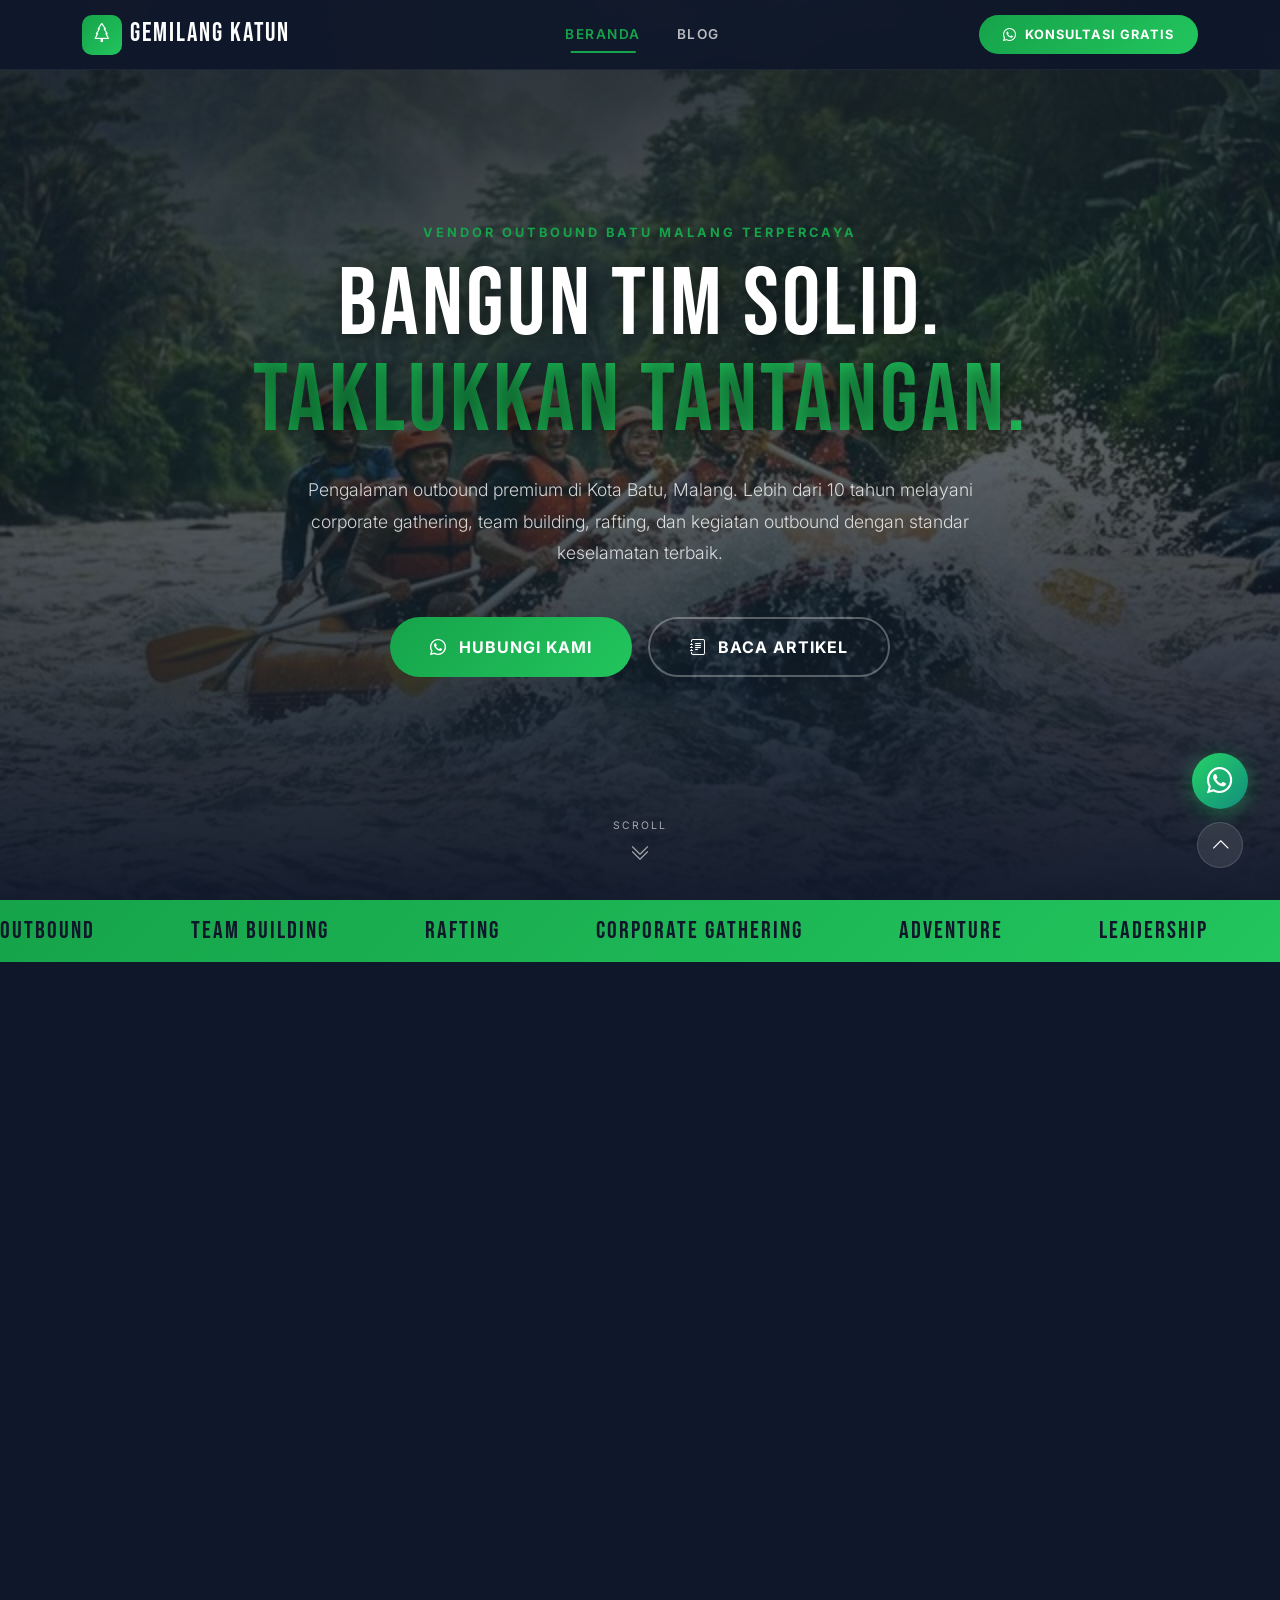
==== commit 7100c8ef: "Add files via upload" ====
--- a/index.html
+++ b/index.html
@@ -579,36 +579,31 @@
     </div>
 
     <!-- Bootstrap JS -->
-    <script src="https://cdn.jsdelivr.net/npm/bootstrap@5.3.3/dist/js/bootstrap.bundle.min.js"></script>
+    <script src="https://cdn.jsdelivr.net/npm/bootstrap@5.3.3/dist/js/bootstrap.bundle.min.js" defer></script>
 
     <!-- Custom Scripts -->
     <script>
-        // Navbar scroll effect
+        // Unified scroll handler with passive flag for performance
         const navbar = document.getElementById('mainNav');
+        const scrollTopBtn = document.getElementById('scrollTopBtn');
+        let ticking = false;
         window.addEventListener('scroll', () => {
-            if (window.scrollY > 50) {
-                navbar.classList.add('scrolled');
-            } else {
-                navbar.classList.remove('scrolled');
+            if (!ticking) {
+                requestAnimationFrame(() => {
+                    const sy = window.scrollY;
+                    navbar.classList.toggle('scrolled', sy > 50);
+                    scrollTopBtn.classList.toggle('show', sy > 500);
+                    ticking = false;
+                });
+                ticking = true;
             }
-        });
-
-        // Scroll to top button
-        const scrollTopBtn = document.getElementById('scrollTopBtn');
-        window.addEventListener('scroll', () => {
-            if (window.scrollY > 500) {
-                scrollTopBtn.classList.add('show');
-            } else {
-                scrollTopBtn.classList.remove('show');
-            }
-        });
+        }, { passive: true });
         scrollTopBtn.addEventListener('click', () => {
             window.scrollTo({ top: 0, behavior: 'smooth' });
         });
 
         // Fade-up animation on scroll
         const fadeElements = document.querySelectorAll('.fade-up');
-        const observerOptions = { threshold: 0.1, rootMargin: '0px 0px -50px 0px' };
         const observer = new IntersectionObserver((entries) => {
             entries.forEach(entry => {
                 if (entry.isIntersecting) {
@@ -616,7 +611,7 @@
                     observer.unobserve(entry.target);
                 }
             });
-        }, observerOptions);
+        }, { threshold: 0.1, rootMargin: '0px 0px -50px 0px' });
         fadeElements.forEach(el => observer.observe(el));
     </script>
 </body>
--- a/css/style.css
+++ b/css/style.css
@@ -1 +1,1245 @@
-﻿:root{--primary:#16a34a;--primary-dark:#15803d;--primary-light:#22c55e;--accent:#f59e0b;--accent-dark:#d97706;--dark:#0f172a;--dark-surface:#1e293b;--dark-card:#273548;--text-light:#f8fafc;--text-muted:#94a3b8;--gradient-primary:linear-gradient(135deg,#16a34a 0%,#22c55e 100%);--gradient-hero:linear-gradient(135deg,#0f172a 0%,#1e3a2f 50%,#0f172a 100%);--gradient-accent:linear-gradient(135deg,#f59e0b 0%,#f97316 100%);--shadow-glow:0 0 30px rgba(22,163,74,0.3);--shadow-card:0 10px 40px rgba(0,0,0,0.15);--transition:all 0.3s cubic-bezier(0.4,0,0.2,1);--font-display:'Bebas Neue',sans-serif;--font-body:'Inter',sans-serif;}*{box-sizing:border-box;}html{scroll-behavior:smooth;scroll-padding-top:80px;overflow-x:hidden;max-width:100vw;}body{font-family:var(--font-body);color:var(--text-light);background-color:var(--dark);overflow-x:hidden;max-width:100vw;-webkit-font-smoothing:antialiased;-moz-osx-font-smoothing:grayscale;word-wrap:break-word;overflow-wrap:break-word;}::selection{background-color:var(--primary);color:white;}h1,h2,h3,h4,h5,h6{font-family:var(--font-display);letter-spacing:1px;}a{text-decoration:none;transition:var(--transition);}img{max-width:100%;height:auto;}.navbar-custom{background:rgba(15,23,42,0.92) !important;backdrop-filter:blur(20px);-webkit-backdrop-filter:blur(20px);border-bottom:1px solid rgba(255,255,255,0.06);padding:0.6rem 0;transition:var(--transition);}.navbar-custom.scrolled{box-shadow:0 4px 30px rgba(0,0,0,0.3);}.navbar-brand{font-family:var(--font-display);font-size:1.6rem !important;letter-spacing:2px;color:white !important;display:flex;align-items:center;gap:0.5rem;}.navbar-brand .brand-icon{width:40px;height:40px;background:var(--gradient-primary);border-radius:10px;display:flex;align-items:center;justify-content:center;font-size:1.2rem;}.nav-link{font-family:var(--font-body);font-weight:600;font-size:0.85rem;text-transform:uppercase;letter-spacing:1.5px;color:rgba(255,255,255,0.7) !important;padding:0.5rem 1rem !important;transition:var(--transition);position:relative;}.nav-link::after{content:'';position:absolute;bottom:0;left:50%;transform:translateX(-50%);width:0;height:2px;background:var(--primary);transition:width 0.3s ease;}.nav-link:hover,.nav-link.active{color:var(--primary) !important;}.nav-link:hover::after,.nav-link.active::after{width:60%;}.btn-navbar-cta{background:var(--gradient-primary);color:white;font-weight:700;font-size:0.8rem;text-transform:uppercase;letter-spacing:1px;padding:0.6rem 1.5rem;border:none;border-radius:50px;transition:var(--transition);display:flex;align-items:center;gap:0.5rem;}.btn-navbar-cta:hover{transform:translateY(-2px);box-shadow:var(--shadow-glow);color:white;}.offcanvas{background-color:var(--dark) !important;border-left:1px solid rgba(255,255,255,0.06) !important;}.offcanvas .nav-link{font-size:1.1rem;padding:1rem 0 !important;border-bottom:1px solid rgba(255,255,255,0.05);}.btn-close-white{filter:invert(1);}.hero-section{position:relative;min-height:100vh;display:flex;align-items:center;overflow:hidden;background:var(--gradient-hero);}.hero-bg{position:absolute;inset:0;z-index:0;}.hero-bg img{width:100%;height:100%;object-fit:cover;opacity:0.5;}.hero-overlay{position:absolute;inset:0;background:linear-gradient(180deg,rgba(15,23,42,0.7) 0%,rgba(15,23,42,0.4) 50%,rgba(15,23,42,0.95) 100%);z-index:1;}.hero-content{position:relative;z-index:2;}.hero-title{font-family:var(--font-display);font-size:clamp(3rem,8vw,6rem);line-height:1;color:white;letter-spacing:3px;text-shadow:2px 4px 20px rgba(0,0,0,0.5);}.hero-title .text-gradient{background:var(--gradient-primary);-webkit-background-clip:text;-webkit-text-fill-color:transparent;background-clip:text;}.hero-subtitle{font-family:var(--font-body);font-size:1.1rem;color:rgba(255,255,255,0.8);font-weight:300;line-height:1.8;}.btn-hero-primary{background:var(--gradient-primary);color:white;font-weight:700;font-size:1rem;padding:1rem 2.5rem;border:none;border-radius:50px;transition:var(--transition);display:inline-flex;align-items:center;gap:0.7rem;text-transform:uppercase;letter-spacing:1px;}.btn-hero-primary:hover{transform:translateY(-3px);box-shadow:0 8px 30px rgba(22,163,74,0.4);color:white;}.btn-hero-secondary{background:transparent;color:white;font-weight:700;font-size:1rem;padding:1rem 2.5rem;border:2px solid rgba(255,255,255,0.3);border-radius:50px;transition:var(--transition);display:inline-flex;align-items:center;gap:0.7rem;text-transform:uppercase;letter-spacing:1px;}.btn-hero-secondary:hover{border-color:var(--primary);color:var(--primary);background:rgba(22,163,74,0.1);}.scroll-indicator{position:absolute;bottom:2rem;left:50%;transform:translateX(-50%);z-index:2;animation:bounceDown 2s infinite;opacity:0.6;}@keyframes bounceDown{0%,100%{transform:translateX(-50%) translateY(0);}50%{transform:translateX(-50%) translateY(10px);}}.marquee-bar{background:var(--gradient-primary);overflow:hidden;padding:0.8rem 0;position:relative;z-index:10;}.marquee-content{display:flex;gap:3rem;animation:marquee 25s linear infinite;white-space:nowrap;align-items:center;}@keyframes marquee{0%{transform:translateX(0);}100%{transform:translateX(-50%);}}.marquee-item{font-family:var(--font-display);font-size:1.5rem;color:var(--dark);letter-spacing:2px;display:flex;align-items:center;gap:0.5rem;}.marquee-dot{width:8px;height:8px;background:var(--dark);border-radius:50%;opacity:0.5;}.section-dark{background-color:var(--dark);padding:5rem 0;}.section-surface{background-color:var(--dark-surface);padding:5rem 0;}.section-label{font-family:var(--font-body);font-weight:700;font-size:0.8rem;text-transform:uppercase;letter-spacing:3px;color:var(--primary);margin-bottom:0.5rem;}.section-title{font-family:var(--font-display);font-size:clamp(2rem,5vw,3.5rem);color:white;letter-spacing:2px;line-height:1.1;}.section-desc{color:var(--text-muted);font-size:1rem;font-weight:300;line-height:1.8;}.about-section{position:relative;}.about-image-wrapper{position:relative;border-radius:20px;overflow:hidden;}.about-image-wrapper img{width:100%;height:100%;object-fit:cover;transition:transform 0.5s ease;}.about-image-wrapper:hover img{transform:scale(1.03);}.about-badge{position:absolute;bottom:1.5rem;right:1.5rem;background:var(--gradient-primary);color:white;padding:1rem 1.5rem;border-radius:15px;text-align:center;box-shadow:var(--shadow-card);}.about-badge .badge-number{font-family:var(--font-display);font-size:2.5rem;line-height:1;}.about-badge .badge-text{font-size:0.7rem;text-transform:uppercase;letter-spacing:1px;opacity:0.9;}.about-feature{display:flex;align-items:flex-start;gap:1rem;margin-bottom:1.5rem;}.about-feature-icon{width:50px;height:50px;min-width:50px;background:rgba(22,163,74,0.1);border:1px solid rgba(22,163,74,0.2);border-radius:12px;display:flex;align-items:center;justify-content:center;color:var(--primary);font-size:1.3rem;}.about-feature h5{font-family:var(--font-body);font-weight:700;font-size:1rem;color:white;margin-bottom:0.3rem;}.about-feature p{font-size:0.85rem;color:var(--text-muted);margin:0;line-height:1.6;}.service-card{background:var(--dark-card);border:1px solid rgba(255,255,255,0.06);border-radius:20px;padding:2.5rem 2rem;transition:var(--transition);position:relative;overflow:hidden;height:100%;}.service-card::before{content:'';position:absolute;top:0;left:0;width:100%;height:3px;background:var(--gradient-primary);transform:scaleX(0);transform-origin:left;transition:transform 0.4s ease;}.service-card:hover::before{transform:scaleX(1);}.service-card:hover{transform:translateY(-5px);box-shadow:var(--shadow-card);border-color:rgba(22,163,74,0.2);}.service-icon{width:70px;height:70px;background:rgba(22,163,74,0.1);border-radius:16px;display:flex;align-items:center;justify-content:center;margin-bottom:1.5rem;font-size:2rem;transition:var(--transition);}.service-card:hover .service-icon{background:var(--gradient-primary);transform:scale(1.1);}.service-card h4{font-family:var(--font-body);font-weight:700;font-size:1.2rem;color:white;margin-bottom:0.8rem;}.service-card p{font-size:0.9rem;color:var(--text-muted);line-height:1.7;}.article-card{background:var(--dark-card);border:1px solid rgba(255,255,255,0.06);border-radius:16px;overflow:hidden;transition:var(--transition);height:100%;display:flex;flex-direction:column;}.article-card:hover{transform:translateY(-5px);box-shadow:var(--shadow-card);border-color:rgba(22,163,74,0.2);}.article-card-img{position:relative;height:220px;overflow:hidden;}.article-card-img img{width:100%;height:100%;object-fit:cover;transition:transform 0.5s ease;}.article-card:hover .article-card-img img{transform:scale(1.08);}.article-card-tag{position:absolute;top:1rem;left:1rem;background:var(--gradient-primary);color:white;font-size:0.7rem;font-weight:700;text-transform:uppercase;letter-spacing:1px;padding:0.3rem 0.8rem;border-radius:50px;}.article-card-body{padding:1.5rem;flex:1;display:flex;flex-direction:column;}.article-card-meta{font-size:0.75rem;color:var(--text-muted);margin-bottom:0.8rem;display:flex;align-items:center;gap:1rem;}.article-card-title{font-family:var(--font-body);font-weight:700;font-size:1.1rem;color:white;margin-bottom:0.8rem;line-height:1.4;transition:var(--transition);}.article-card:hover .article-card-title{color:var(--primary);}.article-card-excerpt{font-size:0.85rem;color:var(--text-muted);line-height:1.6;margin-bottom:1.2rem;flex:1;}.article-card-link{color:var(--primary);font-weight:700;font-size:0.85rem;text-transform:uppercase;letter-spacing:1px;display:inline-flex;align-items:center;gap:0.5rem;transition:var(--transition);}.article-card-link:hover{color:var(--primary-light);gap:0.8rem;}.cta-section{position:relative;padding:6rem 0;background-size:cover;background-position:center;background-attachment:fixed;}.cta-overlay{position:absolute;inset:0;background:linear-gradient(135deg,rgba(15,23,42,0.9) 0%,rgba(22,163,74,0.3) 100%);}.cta-content{position:relative;z-index:2;}.footer{background:linear-gradient(180deg,var(--dark-surface) 0%,var(--dark) 100%);border-top:1px solid rgba(255,255,255,0.05);}.footer-brand-text{font-family:var(--font-display);font-size:2rem;letter-spacing:2px;color:white;}.footer-desc{color:var(--text-muted);font-size:0.9rem;line-height:1.7;}.footer-title{font-family:var(--font-body);font-weight:700;font-size:1rem;color:white;text-transform:uppercase;letter-spacing:1px;margin-bottom:1.5rem;position:relative;padding-bottom:0.8rem;}.footer-title::after{content:'';position:absolute;bottom:0;left:0;width:30px;height:2px;background:var(--primary);}.footer-links{list-style:none;padding:0;margin:0;}.footer-links li{margin-bottom:0.7rem;}.footer-links a{color:var(--text-muted);font-size:0.9rem;transition:var(--transition);display:inline-flex;align-items:center;gap:0.5rem;}.footer-links a:hover{color:var(--primary);padding-left:0.3rem;}.footer-contact-item{display:flex;align-items:flex-start;gap:1rem;margin-bottom:1rem;color:var(--text-muted);font-size:0.9rem;}.footer-contact-icon{width:40px;height:40px;min-width:40px;background:rgba(22,163,74,0.1);border-radius:10px;display:flex;align-items:center;justify-content:center;color:var(--primary);}.footer-social{display:flex;gap:0.8rem;}.footer-social a{width:42px;height:42px;background:rgba(255,255,255,0.05);border:1px solid rgba(255,255,255,0.08);border-radius:10px;display:flex;align-items:center;justify-content:center;color:var(--text-muted);transition:var(--transition);font-size:1.1rem;}.footer-social a:hover{background:var(--gradient-primary);color:white;border-color:var(--primary);transform:translateY(-3px);}.footer-bottom{border-top:1px solid rgba(255,255,255,0.05);padding:1.5rem 0;margin-top:3rem;}.footer-bottom p{color:var(--text-muted);font-size:0.8rem;margin:0;}.floating-buttons{position:fixed;bottom:2rem;right:2rem;z-index:9999;display:flex;flex-direction:column;gap:0.8rem;align-items:center;}.btn-wa-float{width:56px;height:56px;border-radius:50%;background:linear-gradient(135deg,#25d366 0%,#128c7e 100%);color:white;border:none;display:flex;align-items:center;justify-content:center;font-size:1.6rem;box-shadow:0 4px 20px rgba(37,211,102,0.4);transition:var(--transition);cursor:pointer;animation:waFloat 3s ease-in-out infinite;text-decoration:none;}.btn-wa-float:hover{transform:scale(1.1) translateY(-3px);box-shadow:0 6px 30px rgba(37,211,102,0.6);color:white;}@keyframes waFloat{0%,100%{transform:translateY(0);}50%{transform:translateY(-5px);}}.btn-scroll-top{width:46px;height:46px;border-radius:50%;background:rgba(255,255,255,0.1);backdrop-filter:blur(10px);border:1px solid rgba(255,255,255,0.15);color:white;display:flex;align-items:center;justify-content:center;font-size:1.2rem;cursor:pointer;transition:var(--transition);opacity:0;visibility:hidden;transform:translateY(20px);}.btn-scroll-top.show{opacity:1;visibility:visible;transform:translateY(0);}.btn-scroll-top:hover{background:var(--primary);border-color:var(--primary);transform:translateY(-3px);}.blog-header{padding:8rem 0 3rem;background:var(--gradient-hero);position:relative;}.blog-grid .article-card-img{height:200px;}.article-hero{position:relative;padding:8rem 0 3rem;background:var(--gradient-hero);}.article-content{font-family:var(--font-body);font-size:1.05rem;line-height:1.9;color:rgba(255,255,255,0.85);}.article-content h2{font-family:var(--font-body);font-weight:800;font-size:1.8rem;color:white;margin:2.5rem 0 1rem;letter-spacing:normal;}.article-content h3{font-family:var(--font-body);font-weight:700;font-size:1.4rem;color:white;margin:2rem 0 0.8rem;letter-spacing:normal;}.article-content p{margin-bottom:1.2rem;}.article-content img{border-radius:12px;margin:1.5rem 0;width:100%;}.article-content blockquote{border-left:4px solid var(--primary);padding:1.5rem 2rem;margin:2rem 0;background:rgba(22,163,74,0.05);border-radius:0 12px 12px 0;font-style:italic;color:rgba(255,255,255,0.9);}.article-content ul,.article-content ol{margin:1rem 0 1.5rem 1.5rem;}.article-content li{margin-bottom:0.5rem;}.toc-container{background:var(--dark-card);border:1px solid rgba(255,255,255,0.06);border-radius:16px;padding:1.5rem;margin:2rem 0;}.toc-toggle{background:none;border:none;color:white;font-weight:700;font-size:1rem;cursor:pointer;display:flex;align-items:center;justify-content:space-between;width:100%;padding:0;}.toc-list{list-style:none;padding:0;margin:1rem 0 0;}.toc-list li{margin-bottom:0.5rem;}.toc-list a{color:var(--text-muted);font-size:0.9rem;transition:var(--transition);display:block;padding:0.3rem 0;padding-left:1rem;border-left:2px solid transparent;}.toc-list a:hover{color:var(--primary);border-left-color:var(--primary);}.toc-list .toc-h3{padding-left:2rem;font-size:0.85rem;}.faq-item{background:var(--dark-card);border:1px solid rgba(255,255,255,0.06);border-radius:12px;margin-bottom:0.8rem;overflow:hidden;}.faq-question{background:none;border:none;color:white;font-weight:600;font-size:1rem;padding:1.2rem 1.5rem;width:100%;text-align:left;cursor:pointer;display:flex;align-items:center;justify-content:space-between;transition:var(--transition);}.faq-question:hover{color:var(--primary);}.faq-answer{padding:0 1.5rem 1.2rem;color:var(--text-muted);font-size:0.9rem;line-height:1.7;display:none;}.faq-item.active .faq-answer{display:block;}.faq-item.active .faq-question .faq-icon{transform:rotate(45deg);}.author-box{background:var(--dark-card);border:1px solid rgba(255,255,255,0.06);border-radius:16px;padding:2rem;display:flex;gap:1.5rem;align-items:center;margin:2rem 0;}.author-avatar{width:80px;height:80px;min-width:80px;border-radius:50%;object-fit:cover;border:3px solid var(--primary);}.author-name{font-weight:700;font-size:1.1rem;color:white;margin-bottom:0.3rem;}.author-bio{font-size:0.85rem;color:var(--text-muted);line-height:1.6;margin:0;}.share-buttons{display:flex;gap:0.8rem;flex-wrap:wrap;}.btn-share{width:42px;height:42px;border-radius:10px;border:1px solid rgba(255,255,255,0.1);background:rgba(255,255,255,0.05);color:white;display:flex;align-items:center;justify-content:center;font-size:1rem;transition:var(--transition);cursor:pointer;text-decoration:none;}.btn-share:hover{transform:translateY(-2px);color:white;}.btn-share.facebook:hover{background:#1877f2;border-color:#1877f2;}.btn-share.twitter:hover{background:#1da1f2;border-color:#1da1f2;}.btn-share.whatsapp:hover{background:#25d366;border-color:#25d366;}.btn-share.instagram:hover{background:linear-gradient(45deg,#f09433,#e6683c,#dc2743,#cc2366,#bc1888);border-color:#e6683c;}.baca-juga{background:rgba(22,163,74,0.05);border:1px solid rgba(22,163,74,0.15);border-radius:12px;padding:1.5rem;margin:2rem 0;}.baca-juga h4{font-family:var(--font-body);font-weight:700;color:var(--primary);margin-bottom:1rem;font-size:1rem;}.baca-juga a{color:var(--primary-light);display:block;padding:0.3rem 0;font-size:0.9rem;}.baca-juga a:hover{text-decoration:underline;}.img-caption{font-size:0.8rem;color:var(--text-muted);text-align:center;font-style:italic;margin-top:-0.5rem;margin-bottom:1.5rem;}.fade-up{opacity:0;transform:translateY(30px);transition:opacity 0.6s ease,transform 0.6s ease;}.fade-up.visible{opacity:1;transform:translateY(0);}@media (max-width:991.98px){.hero-title{font-size:clamp(2.5rem,7vw,4rem);}.section-title{font-size:2.2rem;}.cta-section{background-attachment:scroll;}}@media (max-width:767.98px){.hero-section{min-height:90vh;}.hero-title{font-size:clamp(2rem,6vw,2.5rem);}.section-dark,.section-surface{padding:3rem 0;}.floating-buttons{bottom:1.2rem;right:1.2rem;}.btn-wa-float{width:50px;height:50px;font-size:1.4rem;}.btn-scroll-top{width:40px;height:40px;}.author-box{flex-direction:column;text-align:center;}.article-content h2{font-size:1.5rem;}.article-content h3{font-size:1.2rem;}.footer-title::after{left:50%;transform:translateX(-50%);}}@media (max-width:575.98px){.hero-title{font-size:clamp(1.5rem,8vw,2rem);}.section-title{font-size:clamp(1.5rem,7vw,1.8rem);}.hero-subtitle{font-size:0.95rem;}.btn-hero-primary,.btn-hero-secondary{width:100%;justify-content:center;}}.text-primary-custom{color:var(--primary) !important;}.bg-gradient-primary{background:var(--gradient-primary) !important;}.fw-800{font-weight:800;}.letter-spacing-wide{letter-spacing:2px;}
+﻿:root {
+    --primary: #16a34a;
+    --primary-dark: #15803d;
+    --primary-light: #22c55e;
+    --accent: #f59e0b;
+    --accent-dark: #d97706;
+    --dark: #0f172a;
+    --dark-surface: #1e293b;
+    --dark-card: #273548;
+    --text-light: #f8fafc;
+    --text-muted: #94a3b8;
+    --gradient-primary: linear-gradient(135deg, #16a34a 0%, #22c55e 100%);
+    --gradient-hero: linear-gradient(135deg, #0f172a 0%, #1e3a2f 50%, #0f172a 100%);
+    --gradient-accent: linear-gradient(135deg, #f59e0b 0%, #f97316 100%);
+    --shadow-glow: 0 0 30px rgba(22, 163, 74, 0.3);
+    --shadow-card: 0 10px 40px rgba(0, 0, 0, 0.15);
+    --transition: all 0.3s cubic-bezier(0.4, 0, 0.2, 1);
+    --font-display: 'Bebas Neue', sans-serif;
+    --font-body: 'Inter', sans-serif;
+}
+
+* {
+    box-sizing: border-box;
+}
+
+html {
+    scroll-behavior: smooth;
+    scroll-padding-top: 80px;
+    overflow-x: hidden;
+    max-width: 100vw;
+}
+
+body {
+    font-family: var(--font-body);
+    color: var(--text-light);
+    background-color: var(--dark);
+    overflow-x: hidden;
+    max-width: 100vw;
+    -webkit-font-smoothing: antialiased;
+    -moz-osx-font-smoothing: grayscale;
+    word-wrap: break-word;
+    overflow-wrap: break-word;
+}
+
+::selection {
+    background-color: var(--primary);
+    color: white;
+}
+
+h1,
+h2,
+h3,
+h4,
+h5,
+h6 {
+    font-family: var(--font-display);
+    letter-spacing: 1px;
+}
+
+a {
+    text-decoration: none;
+    transition: var(--transition);
+}
+
+img {
+    max-width: 100%;
+    height: auto;
+}
+
+.navbar-custom {
+    background: rgba(15, 23, 42, 0.92) !important;
+    backdrop-filter: blur(20px);
+    -webkit-backdrop-filter: blur(20px);
+    border-bottom: 1px solid rgba(255, 255, 255, 0.06);
+    padding: 0.6rem 0;
+    transition: var(--transition);
+}
+
+.navbar-custom.scrolled {
+    box-shadow: 0 4px 30px rgba(0, 0, 0, 0.3);
+}
+
+.navbar-brand {
+    font-family: var(--font-display);
+    font-size: 1.6rem !important;
+    letter-spacing: 2px;
+    color: white !important;
+    display: flex;
+    align-items: center;
+    gap: 0.5rem;
+}
+
+.navbar-brand .brand-icon {
+    width: 40px;
+    height: 40px;
+    background: var(--gradient-primary);
+    border-radius: 10px;
+    display: flex;
+    align-items: center;
+    justify-content: center;
+    font-size: 1.2rem;
+}
+
+.nav-link {
+    font-family: var(--font-body);
+    font-weight: 600;
+    font-size: 0.85rem;
+    text-transform: uppercase;
+    letter-spacing: 1.5px;
+    color: rgba(255, 255, 255, 0.7) !important;
+    padding: 0.5rem 1rem !important;
+    transition: var(--transition);
+    position: relative;
+}
+
+.nav-link::after {
+    content: '';
+    position: absolute;
+    bottom: 0;
+    left: 50%;
+    transform: translateX(-50%);
+    width: 0;
+    height: 2px;
+    background: var(--primary);
+    transition: width 0.3s ease;
+}
+
+.nav-link:hover,
+.nav-link.active {
+    color: var(--primary) !important;
+}
+
+.nav-link:hover::after,
+.nav-link.active::after {
+    width: 60%;
+}
+
+.btn-navbar-cta {
+    background: var(--gradient-primary);
+    color: white;
+    font-weight: 700;
+    font-size: 0.8rem;
+    text-transform: uppercase;
+    letter-spacing: 1px;
+    padding: 0.6rem 1.5rem;
+    border: none;
+    border-radius: 50px;
+    transition: var(--transition);
+    display: flex;
+    align-items: center;
+    gap: 0.5rem;
+}
+
+.btn-navbar-cta:hover {
+    transform: translateY(-2px);
+    box-shadow: var(--shadow-glow);
+    color: white;
+}
+
+.offcanvas {
+    background-color: var(--dark) !important;
+    border-left: 1px solid rgba(255, 255, 255, 0.06) !important;
+}
+
+.offcanvas .nav-link {
+    font-size: 1.1rem;
+    padding: 1rem 0 !important;
+    border-bottom: 1px solid rgba(255, 255, 255, 0.05);
+}
+
+.btn-close-white {
+    filter: invert(1);
+}
+
+.hero-section {
+    position: relative;
+    min-height: 100vh;
+    display: flex;
+    align-items: center;
+    overflow: hidden;
+    background: var(--gradient-hero);
+}
+
+.hero-bg {
+    position: absolute;
+    inset: 0;
+    z-index: 0;
+}
+
+.hero-bg img {
+    width: 100%;
+    height: 100%;
+    object-fit: cover;
+    opacity: 0.5;
+}
+
+.hero-overlay {
+    position: absolute;
+    inset: 0;
+    background: linear-gradient(180deg, rgba(15, 23, 42, 0.7) 0%, rgba(15, 23, 42, 0.4) 50%, rgba(15, 23, 42, 0.95) 100%);
+    z-index: 1;
+}
+
+.hero-content {
+    position: relative;
+    z-index: 2;
+}
+
+.hero-title {
+    font-family: var(--font-display);
+    font-size: clamp(3rem, 8vw, 6rem);
+    line-height: 1;
+    color: white;
+    letter-spacing: 3px;
+    text-shadow: 2px 4px 20px rgba(0, 0, 0, 0.5);
+}
+
+.hero-title .text-gradient {
+    background: var(--gradient-primary);
+    -webkit-background-clip: text;
+    -webkit-text-fill-color: transparent;
+    background-clip: text;
+}
+
+.hero-subtitle {
+    font-family: var(--font-body);
+    font-size: 1.1rem;
+    color: rgba(255, 255, 255, 0.8);
+    font-weight: 300;
+    line-height: 1.8;
+}
+
+.btn-hero-primary {
+    background: var(--gradient-primary);
+    color: white;
+    font-weight: 700;
+    font-size: 1rem;
+    padding: 1rem 2.5rem;
+    border: none;
+    border-radius: 50px;
+    transition: var(--transition);
+    display: inline-flex;
+    align-items: center;
+    gap: 0.7rem;
+    text-transform: uppercase;
+    letter-spacing: 1px;
+}
+
+.btn-hero-primary:hover {
+    transform: translateY(-3px);
+    box-shadow: 0 8px 30px rgba(22, 163, 74, 0.4);
+    color: white;
+}
+
+.btn-hero-secondary {
+    background: transparent;
+    color: white;
+    font-weight: 700;
+    font-size: 1rem;
+    padding: 1rem 2.5rem;
+    border: 2px solid rgba(255, 255, 255, 0.3);
+    border-radius: 50px;
+    transition: var(--transition);
+    display: inline-flex;
+    align-items: center;
+    gap: 0.7rem;
+    text-transform: uppercase;
+    letter-spacing: 1px;
+}
+
+.btn-hero-secondary:hover {
+    border-color: var(--primary);
+    color: var(--primary);
+    background: rgba(22, 163, 74, 0.1);
+}
+
+.scroll-indicator {
+    position: absolute;
+    bottom: 2rem;
+    left: 50%;
+    transform: translateX(-50%);
+    z-index: 2;
+    animation: bounceDown 2s infinite;
+    opacity: 0.6;
+}
+
+@keyframes bounceDown {
+
+    0%,
+    100% {
+        transform: translateX(-50%) translateY(0);
+    }
+
+    50% {
+        transform: translateX(-50%) translateY(10px);
+    }
+}
+
+.marquee-bar {
+    background: var(--gradient-primary);
+    overflow: hidden;
+    padding: 0.8rem 0;
+    position: relative;
+    z-index: 10;
+}
+
+.marquee-content {
+    display: flex;
+    gap: 3rem;
+    animation: marquee 25s linear infinite;
+    white-space: nowrap;
+    align-items: center;
+    will-change: transform;
+}
+
+@keyframes marquee {
+    0% {
+        transform: translateX(0);
+    }
+
+    100% {
+        transform: translateX(-50%);
+    }
+}
+
+.marquee-item {
+    font-family: var(--font-display);
+    font-size: 1.5rem;
+    color: var(--dark);
+    letter-spacing: 2px;
+    display: flex;
+    align-items: center;
+    gap: 0.5rem;
+}
+
+.marquee-dot {
+    width: 8px;
+    height: 8px;
+    background: var(--dark);
+    border-radius: 50%;
+    opacity: 0.5;
+}
+
+.section-dark {
+    background-color: var(--dark);
+    padding: 5rem 0;
+    content-visibility: auto;
+    contain-intrinsic-size: auto 500px;
+}
+
+.section-surface {
+    background-color: var(--dark-surface);
+    padding: 5rem 0;
+    content-visibility: auto;
+    contain-intrinsic-size: auto 500px;
+}
+
+.section-label {
+    font-family: var(--font-body);
+    font-weight: 700;
+    font-size: 0.8rem;
+    text-transform: uppercase;
+    letter-spacing: 3px;
+    color: var(--primary);
+    margin-bottom: 0.5rem;
+}
+
+.section-title {
+    font-family: var(--font-display);
+    font-size: clamp(2rem, 5vw, 3.5rem);
+    color: white;
+    letter-spacing: 2px;
+    line-height: 1.1;
+}
+
+.section-desc {
+    color: var(--text-muted);
+    font-size: 1rem;
+    font-weight: 300;
+    line-height: 1.8;
+}
+
+.about-section {
+    position: relative;
+}
+
+.about-image-wrapper {
+    position: relative;
+    border-radius: 20px;
+    overflow: hidden;
+}
+
+.about-image-wrapper img {
+    width: 100%;
+    height: 100%;
+    object-fit: cover;
+    transition: transform 0.5s ease;
+}
+
+.about-image-wrapper:hover img {
+    transform: scale(1.03);
+}
+
+.about-badge {
+    position: absolute;
+    bottom: 1.5rem;
+    right: 1.5rem;
+    background: var(--gradient-primary);
+    color: white;
+    padding: 1rem 1.5rem;
+    border-radius: 15px;
+    text-align: center;
+    box-shadow: var(--shadow-card);
+}
+
+.about-badge .badge-number {
+    font-family: var(--font-display);
+    font-size: 2.5rem;
+    line-height: 1;
+}
+
+.about-badge .badge-text {
+    font-size: 0.7rem;
+    text-transform: uppercase;
+    letter-spacing: 1px;
+    opacity: 0.9;
+}
+
+.about-feature {
+    display: flex;
+    align-items: flex-start;
+    gap: 1rem;
+    margin-bottom: 1.5rem;
+}
+
+.about-feature-icon {
+    width: 50px;
+    height: 50px;
+    min-width: 50px;
+    background: rgba(22, 163, 74, 0.1);
+    border: 1px solid rgba(22, 163, 74, 0.2);
+    border-radius: 12px;
+    display: flex;
+    align-items: center;
+    justify-content: center;
+    color: var(--primary);
+    font-size: 1.3rem;
+}
+
+.about-feature h5 {
+    font-family: var(--font-body);
+    font-weight: 700;
+    font-size: 1rem;
+    color: white;
+    margin-bottom: 0.3rem;
+}
+
+.about-feature p {
+    font-size: 0.85rem;
+    color: var(--text-muted);
+    margin: 0;
+    line-height: 1.6;
+}
+
+.service-card {
+    background: var(--dark-card);
+    border: 1px solid rgba(255, 255, 255, 0.06);
+    border-radius: 20px;
+    padding: 2.5rem 2rem;
+    transition: var(--transition);
+    position: relative;
+    overflow: hidden;
+    height: 100%;
+}
+
+.service-card::before {
+    content: '';
+    position: absolute;
+    top: 0;
+    left: 0;
+    width: 100%;
+    height: 3px;
+    background: var(--gradient-primary);
+    transform: scaleX(0);
+    transform-origin: left;
+    transition: transform 0.4s ease;
+}
+
+.service-card:hover::before {
+    transform: scaleX(1);
+}
+
+.service-card:hover {
+    transform: translateY(-5px);
+    box-shadow: var(--shadow-card);
+    border-color: rgba(22, 163, 74, 0.2);
+}
+
+.service-icon {
+    width: 70px;
+    height: 70px;
+    background: rgba(22, 163, 74, 0.1);
+    border-radius: 16px;
+    display: flex;
+    align-items: center;
+    justify-content: center;
+    margin-bottom: 1.5rem;
+    font-size: 2rem;
+    transition: var(--transition);
+}
+
+.service-card:hover .service-icon {
+    background: var(--gradient-primary);
+    transform: scale(1.1);
+}
+
+.service-card h4 {
+    font-family: var(--font-body);
+    font-weight: 700;
+    font-size: 1.2rem;
+    color: white;
+    margin-bottom: 0.8rem;
+}
+
+.service-card p {
+    font-size: 0.9rem;
+    color: var(--text-muted);
+    line-height: 1.7;
+}
+
+.article-card {
+    background: var(--dark-card);
+    border: 1px solid rgba(255, 255, 255, 0.06);
+    border-radius: 16px;
+    overflow: hidden;
+    transition: var(--transition);
+    height: 100%;
+    display: flex;
+    flex-direction: column;
+}
+
+.article-card:hover {
+    transform: translateY(-5px);
+    box-shadow: var(--shadow-card);
+    border-color: rgba(22, 163, 74, 0.2);
+}
+
+.article-card-img {
+    position: relative;
+    height: 220px;
+    overflow: hidden;
+}
+
+.article-card-img img {
+    width: 100%;
+    height: 100%;
+    object-fit: cover;
+    transition: transform 0.5s ease;
+}
+
+.article-card:hover .article-card-img img {
+    transform: scale(1.08);
+}
+
+.article-card-tag {
+    position: absolute;
+    top: 1rem;
+    left: 1rem;
+    background: var(--gradient-primary);
+    color: white;
+    font-size: 0.7rem;
+    font-weight: 700;
+    text-transform: uppercase;
+    letter-spacing: 1px;
+    padding: 0.3rem 0.8rem;
+    border-radius: 50px;
+}
+
+.article-card-body {
+    padding: 1.5rem;
+    flex: 1;
+    display: flex;
+    flex-direction: column;
+}
+
+.article-card-meta {
+    font-size: 0.75rem;
+    color: var(--text-muted);
+    margin-bottom: 0.8rem;
+    display: flex;
+    align-items: center;
+    gap: 1rem;
+}
+
+.article-card-title {
+    font-family: var(--font-body);
+    font-weight: 700;
+    font-size: 1.1rem;
+    color: white;
+    margin-bottom: 0.8rem;
+    line-height: 1.4;
+    transition: var(--transition);
+}
+
+.article-card:hover .article-card-title {
+    color: var(--primary);
+}
+
+.article-card-excerpt {
+    font-size: 0.85rem;
+    color: var(--text-muted);
+    line-height: 1.6;
+    margin-bottom: 1.2rem;
+    flex: 1;
+}
+
+.article-card-link {
+    color: var(--primary);
+    font-weight: 700;
+    font-size: 0.85rem;
+    text-transform: uppercase;
+    letter-spacing: 1px;
+    display: inline-flex;
+    align-items: center;
+    gap: 0.5rem;
+    transition: var(--transition);
+}
+
+.article-card-link:hover {
+    color: var(--primary-light);
+    gap: 0.8rem;
+}
+
+.cta-section {
+    position: relative;
+    padding: 6rem 0;
+    background-size: cover;
+    background-position: center;
+    background-attachment: scroll;
+}
+
+.cta-overlay {
+    position: absolute;
+    inset: 0;
+    background: linear-gradient(135deg, rgba(15, 23, 42, 0.9) 0%, rgba(22, 163, 74, 0.3) 100%);
+}
+
+.cta-content {
+    position: relative;
+    z-index: 2;
+}
+
+.footer {
+    background: linear-gradient(180deg, var(--dark-surface) 0%, var(--dark) 100%);
+    border-top: 1px solid rgba(255, 255, 255, 0.05);
+    content-visibility: auto;
+    contain-intrinsic-size: auto 400px;
+}
+
+.footer-brand-text {
+    font-family: var(--font-display);
+    font-size: 2rem;
+    letter-spacing: 2px;
+    color: white;
+}
+
+.footer-desc {
+    color: var(--text-muted);
+    font-size: 0.9rem;
+    line-height: 1.7;
+}
+
+.footer-title {
+    font-family: var(--font-body);
+    font-weight: 700;
+    font-size: 1rem;
+    color: white;
+    text-transform: uppercase;
+    letter-spacing: 1px;
+    margin-bottom: 1.5rem;
+    position: relative;
+    padding-bottom: 0.8rem;
+}
+
+.footer-title::after {
+    content: '';
+    position: absolute;
+    bottom: 0;
+    left: 0;
+    width: 30px;
+    height: 2px;
+    background: var(--primary);
+}
+
+.footer-links {
+    list-style: none;
+    padding: 0;
+    margin: 0;
+}
+
+.footer-links li {
+    margin-bottom: 0.7rem;
+}
+
+.footer-links a {
+    color: var(--text-muted);
+    font-size: 0.9rem;
+    transition: var(--transition);
+    display: inline-flex;
+    align-items: center;
+    gap: 0.5rem;
+}
+
+.footer-links a:hover {
+    color: var(--primary);
+    padding-left: 0.3rem;
+}
+
+.footer-contact-item {
+    display: flex;
+    align-items: flex-start;
+    gap: 1rem;
+    margin-bottom: 1rem;
+    color: var(--text-muted);
+    font-size: 0.9rem;
+}
+
+.footer-contact-icon {
+    width: 40px;
+    height: 40px;
+    min-width: 40px;
+    background: rgba(22, 163, 74, 0.1);
+    border-radius: 10px;
+    display: flex;
+    align-items: center;
+    justify-content: center;
+    color: var(--primary);
+}
+
+.footer-social {
+    display: flex;
+    gap: 0.8rem;
+}
+
+.footer-social a {
+    width: 42px;
+    height: 42px;
+    background: rgba(255, 255, 255, 0.05);
+    border: 1px solid rgba(255, 255, 255, 0.08);
+    border-radius: 10px;
+    display: flex;
+    align-items: center;
+    justify-content: center;
+    color: var(--text-muted);
+    transition: var(--transition);
+    font-size: 1.1rem;
+}
+
+.footer-social a:hover {
+    background: var(--gradient-primary);
+    color: white;
+    border-color: var(--primary);
+    transform: translateY(-3px);
+}
+
+.footer-bottom {
+    border-top: 1px solid rgba(255, 255, 255, 0.05);
+    padding: 1.5rem 0;
+    margin-top: 3rem;
+}
+
+.footer-bottom p {
+    color: var(--text-muted);
+    font-size: 0.8rem;
+    margin: 0;
+}
+
+.floating-buttons {
+    position: fixed;
+    bottom: 2rem;
+    right: 2rem;
+    z-index: 9999;
+    display: flex;
+    flex-direction: column;
+    gap: 0.8rem;
+    align-items: center;
+}
+
+.btn-wa-float {
+    width: 56px;
+    height: 56px;
+    border-radius: 50%;
+    background: linear-gradient(135deg, #25d366 0%, #128c7e 100%);
+    color: white;
+    border: none;
+    display: flex;
+    align-items: center;
+    justify-content: center;
+    font-size: 1.6rem;
+    box-shadow: 0 4px 20px rgba(37, 211, 102, 0.4);
+    transition: var(--transition);
+    cursor: pointer;
+    animation: waFloat 3s ease-in-out infinite;
+    text-decoration: none;
+    will-change: transform;
+}
+
+.btn-wa-float:hover {
+    transform: scale(1.1) translateY(-3px);
+    box-shadow: 0 6px 30px rgba(37, 211, 102, 0.6);
+    color: white;
+}
+
+@keyframes waFloat {
+
+    0%,
+    100% {
+        transform: translateY(0);
+    }
+
+    50% {
+        transform: translateY(-5px);
+    }
+}
+
+.btn-scroll-top {
+    width: 46px;
+    height: 46px;
+    border-radius: 50%;
+    background: rgba(255, 255, 255, 0.1);
+    backdrop-filter: blur(10px);
+    border: 1px solid rgba(255, 255, 255, 0.15);
+    color: white;
+    display: flex;
+    align-items: center;
+    justify-content: center;
+    font-size: 1.2rem;
+    cursor: pointer;
+    transition: var(--transition);
+    opacity: 0;
+    visibility: hidden;
+    transform: translateY(20px);
+}
+
+.btn-scroll-top.show {
+    opacity: 1;
+    visibility: visible;
+    transform: translateY(0);
+}
+
+.btn-scroll-top:hover {
+    background: var(--primary);
+    border-color: var(--primary);
+    transform: translateY(-3px);
+}
+
+.blog-header {
+    padding: 8rem 0 3rem;
+    background: var(--gradient-hero);
+    position: relative;
+}
+
+.blog-grid .article-card-img {
+    height: 200px;
+}
+
+.article-hero {
+    position: relative;
+    padding: 8rem 0 3rem;
+    background: var(--gradient-hero);
+}
+
+.article-content {
+    font-family: var(--font-body);
+    font-size: 1.05rem;
+    line-height: 1.9;
+    color: rgba(255, 255, 255, 0.85);
+}
+
+.article-content h2 {
+    font-family: var(--font-body);
+    font-weight: 800;
+    font-size: 1.8rem;
+    color: white;
+    margin: 2.5rem 0 1rem;
+    letter-spacing: normal;
+}
+
+.article-content h3 {
+    font-family: var(--font-body);
+    font-weight: 700;
+    font-size: 1.4rem;
+    color: white;
+    margin: 2rem 0 0.8rem;
+    letter-spacing: normal;
+}
+
+.article-content p {
+    margin-bottom: 1.2rem;
+}
+
+.article-content img {
+    border-radius: 12px;
+    margin: 1.5rem 0;
+    width: 100%;
+}
+
+.article-content blockquote {
+    border-left: 4px solid var(--primary);
+    padding: 1.5rem 2rem;
+    margin: 2rem 0;
+    background: rgba(22, 163, 74, 0.05);
+    border-radius: 0 12px 12px 0;
+    font-style: italic;
+    color: rgba(255, 255, 255, 0.9);
+}
+
+.article-content ul,
+.article-content ol {
+    margin: 1rem 0 1.5rem 1.5rem;
+}
+
+.article-content li {
+    margin-bottom: 0.5rem;
+}
+
+.toc-container {
+    background: var(--dark-card);
+    border: 1px solid rgba(255, 255, 255, 0.06);
+    border-radius: 16px;
+    padding: 1.5rem;
+    margin: 2rem 0;
+}
+
+.toc-toggle {
+    background: none;
+    border: none;
+    color: white;
+    font-weight: 700;
+    font-size: 1rem;
+    cursor: pointer;
+    display: flex;
+    align-items: center;
+    justify-content: space-between;
+    width: 100%;
+    padding: 0;
+}
+
+.toc-list {
+    list-style: none;
+    padding: 0;
+    margin: 1rem 0 0;
+}
+
+.toc-list li {
+    margin-bottom: 0.5rem;
+}
+
+.toc-list a {
+    color: var(--text-muted);
+    font-size: 0.9rem;
+    transition: var(--transition);
+    display: block;
+    padding: 0.3rem 0;
+    padding-left: 1rem;
+    border-left: 2px solid transparent;
+}
+
+.toc-list a:hover {
+    color: var(--primary);
+    border-left-color: var(--primary);
+}
+
+.toc-list .toc-h3 {
+    padding-left: 2rem;
+    font-size: 0.85rem;
+}
+
+.faq-item {
+    background: var(--dark-card);
+    border: 1px solid rgba(255, 255, 255, 0.06);
+    border-radius: 12px;
+    margin-bottom: 0.8rem;
+    overflow: hidden;
+}
+
+.faq-question {
+    background: none;
+    border: none;
+    color: white;
+    font-weight: 600;
+    font-size: 1rem;
+    padding: 1.2rem 1.5rem;
+    width: 100%;
+    text-align: left;
+    cursor: pointer;
+    display: flex;
+    align-items: center;
+    justify-content: space-between;
+    transition: var(--transition);
+}
+
+.faq-question:hover {
+    color: var(--primary);
+}
+
+.faq-answer {
+    padding: 0 1.5rem 1.2rem;
+    color: var(--text-muted);
+    font-size: 0.9rem;
+    line-height: 1.7;
+    display: none;
+}
+
+.faq-item.active .faq-answer {
+    display: block;
+}
+
+.faq-item.active .faq-question .faq-icon {
+    transform: rotate(45deg);
+}
+
+.author-box {
+    background: var(--dark-card);
+    border: 1px solid rgba(255, 255, 255, 0.06);
+    border-radius: 16px;
+    padding: 2rem;
+    display: flex;
+    gap: 1.5rem;
+    align-items: center;
+    margin: 2rem 0;
+}
+
+.author-avatar {
+    width: 80px;
+    height: 80px;
+    min-width: 80px;
+    border-radius: 50%;
+    object-fit: cover;
+    border: 3px solid var(--primary);
+}
+
+.author-name {
+    font-weight: 700;
+    font-size: 1.1rem;
+    color: white;
+    margin-bottom: 0.3rem;
+}
+
+.author-bio {
+    font-size: 0.85rem;
+    color: var(--text-muted);
+    line-height: 1.6;
+    margin: 0;
+}
+
+.share-buttons {
+    display: flex;
+    gap: 0.8rem;
+    flex-wrap: wrap;
+}
+
+.btn-share {
+    width: 42px;
+    height: 42px;
+    border-radius: 10px;
+    border: 1px solid rgba(255, 255, 255, 0.1);
+    background: rgba(255, 255, 255, 0.05);
+    color: white;
+    display: flex;
+    align-items: center;
+    justify-content: center;
+    font-size: 1rem;
+    transition: var(--transition);
+    cursor: pointer;
+    text-decoration: none;
+}
+
+.btn-share:hover {
+    transform: translateY(-2px);
+    color: white;
+}
+
+.btn-share.facebook:hover {
+    background: #1877f2;
+    border-color: #1877f2;
+}
+
+.btn-share.twitter:hover {
+    background: #1da1f2;
+    border-color: #1da1f2;
+}
+
+.btn-share.whatsapp:hover {
+    background: #25d366;
+    border-color: #25d366;
+}
+
+.btn-share.instagram:hover {
+    background: linear-gradient(45deg, #f09433, #e6683c, #dc2743, #cc2366, #bc1888);
+    border-color: #e6683c;
+}
+
+.baca-juga {
+    background: rgba(22, 163, 74, 0.05);
+    border: 1px solid rgba(22, 163, 74, 0.15);
+    border-radius: 12px;
+    padding: 1.5rem;
+    margin: 2rem 0;
+}
+
+.baca-juga h4 {
+    font-family: var(--font-body);
+    font-weight: 700;
+    color: var(--primary);
+    margin-bottom: 1rem;
+    font-size: 1rem;
+}
+
+.baca-juga a {
+    color: var(--primary-light);
+    display: block;
+    padding: 0.3rem 0;
+    font-size: 0.9rem;
+}
+
+.baca-juga a:hover {
+    text-decoration: underline;
+}
+
+.img-caption {
+    font-size: 0.8rem;
+    color: var(--text-muted);
+    text-align: center;
+    font-style: italic;
+    margin-top: -0.5rem;
+    margin-bottom: 1.5rem;
+}
+
+.fade-up {
+    opacity: 0;
+    transform: translateY(30px);
+    transition: opacity 0.6s ease, transform 0.6s ease;
+    will-change: opacity, transform;
+}
+
+.fade-up.visible {
+    opacity: 1;
+    transform: translateY(0);
+}
+
+@media (max-width:991.98px) {
+    .hero-title {
+        font-size: clamp(2.5rem, 7vw, 4rem);
+    }
+
+    .section-title {
+        font-size: 2.2rem;
+    }
+}
+
+@media (max-width:767.98px) {
+    .hero-section {
+        min-height: 90vh;
+    }
+
+    .hero-title {
+        font-size: clamp(2rem, 6vw, 2.5rem);
+    }
+
+    .section-dark,
+    .section-surface {
+        padding: 3rem 0;
+    }
+
+    .floating-buttons {
+        bottom: 1.2rem;
+        right: 1.2rem;
+    }
+
+    .btn-wa-float {
+        width: 50px;
+        height: 50px;
+        font-size: 1.4rem;
+    }
+
+    .btn-scroll-top {
+        width: 40px;
+        height: 40px;
+    }
+
+    .author-box {
+        flex-direction: column;
+        text-align: center;
+    }
+
+    .article-content h2 {
+        font-size: 1.5rem;
+    }
+
+    .article-content h3 {
+        font-size: 1.2rem;
+    }
+
+    .footer-title::after {
+        left: 50%;
+        transform: translateX(-50%);
+    }
+}
+
+@media (max-width:575.98px) {
+    .hero-title {
+        font-size: clamp(1.5rem, 8vw, 2rem);
+    }
+
+    .section-title {
+        font-size: clamp(1.5rem, 7vw, 1.8rem);
+    }
+
+    .hero-subtitle {
+        font-size: 0.95rem;
+    }
+
+    .btn-hero-primary,
+    .btn-hero-secondary {
+        width: 100%;
+        justify-content: center;
+    }
+}
+
+.text-primary-custom {
+    color: var(--primary) !important;
+}
+
+.bg-gradient-primary {
+    background: var(--gradient-primary) !important;
+}
+
+.fw-800 {
+    font-weight: 800;
+}
+
+.letter-spacing-wide {
+    letter-spacing: 2px;
+}
--- a/css/style.css
+++ b/css/style.css
@@ -1 +1,1245 @@
-﻿:root{--primary:#16a34a;--primary-dark:#15803d;--primary-light:#22c55e;--accent:#f59e0b;--accent-dark:#d97706;--dark:#0f172a;--dark-surface:#1e293b;--dark-card:#273548;--text-light:#f8fafc;--text-muted:#94a3b8;--gradient-primary:linear-gradient(135deg,#16a34a 0%,#22c55e 100%);--gradient-hero:linear-gradient(135deg,#0f172a 0%,#1e3a2f 50%,#0f172a 100%);--gradient-accent:linear-gradient(135deg,#f59e0b 0%,#f97316 100%);--shadow-glow:0 0 30px rgba(22,163,74,0.3);--shadow-card:0 10px 40px rgba(0,0,0,0.15);--transition:all 0.3s cubic-bezier(0.4,0,0.2,1);--font-display:'Bebas Neue',sans-serif;--font-body:'Inter',sans-serif;}*{box-sizing:border-box;}html{scroll-behavior:smooth;scroll-padding-top:80px;overflow-x:hidden;max-width:100vw;}body{font-family:var(--font-body);color:var(--text-light);background-color:var(--dark);overflow-x:hidden;max-width:100vw;-webkit-font-smoothing:antialiased;-moz-osx-font-smoothing:grayscale;word-wrap:break-word;overflow-wrap:break-word;}::selection{background-color:var(--primary);color:white;}h1,h2,h3,h4,h5,h6{font-family:var(--font-display);letter-spacing:1px;}a{text-decoration:none;transition:var(--transition);}img{max-width:100%;height:auto;}.navbar-custom{background:rgba(15,23,42,0.92) !important;backdrop-filter:blur(20px);-webkit-backdrop-filter:blur(20px);border-bottom:1px solid rgba(255,255,255,0.06);padding:0.6rem 0;transition:var(--transition);}.navbar-custom.scrolled{box-shadow:0 4px 30px rgba(0,0,0,0.3);}.navbar-brand{font-family:var(--font-display);font-size:1.6rem !important;letter-spacing:2px;color:white !important;display:flex;align-items:center;gap:0.5rem;}.navbar-brand .brand-icon{width:40px;height:40px;background:var(--gradient-primary);border-radius:10px;display:flex;align-items:center;justify-content:center;font-size:1.2rem;}.nav-link{font-family:var(--font-body);font-weight:600;font-size:0.85rem;text-transform:uppercase;letter-spacing:1.5px;color:rgba(255,255,255,0.7) !important;padding:0.5rem 1rem !important;transition:var(--transition);position:relative;}.nav-link::after{content:'';position:absolute;bottom:0;left:50%;transform:translateX(-50%);width:0;height:2px;background:var(--primary);transition:width 0.3s ease;}.nav-link:hover,.nav-link.active{color:var(--primary) !important;}.nav-link:hover::after,.nav-link.active::after{width:60%;}.btn-navbar-cta{background:var(--gradient-primary);color:white;font-weight:700;font-size:0.8rem;text-transform:uppercase;letter-spacing:1px;padding:0.6rem 1.5rem;border:none;border-radius:50px;transition:var(--transition);display:flex;align-items:center;gap:0.5rem;}.btn-navbar-cta:hover{transform:translateY(-2px);box-shadow:var(--shadow-glow);color:white;}.offcanvas{background-color:var(--dark) !important;border-left:1px solid rgba(255,255,255,0.06) !important;}.offcanvas .nav-link{font-size:1.1rem;padding:1rem 0 !important;border-bottom:1px solid rgba(255,255,255,0.05);}.btn-close-white{filter:invert(1);}.hero-section{position:relative;min-height:100vh;display:flex;align-items:center;overflow:hidden;background:var(--gradient-hero);}.hero-bg{position:absolute;inset:0;z-index:0;}.hero-bg img{width:100%;height:100%;object-fit:cover;opacity:0.5;}.hero-overlay{position:absolute;inset:0;background:linear-gradient(180deg,rgba(15,23,42,0.7) 0%,rgba(15,23,42,0.4) 50%,rgba(15,23,42,0.95) 100%);z-index:1;}.hero-content{position:relative;z-index:2;}.hero-title{font-family:var(--font-display);font-size:clamp(3rem,8vw,6rem);line-height:1;color:white;letter-spacing:3px;text-shadow:2px 4px 20px rgba(0,0,0,0.5);}.hero-title .text-gradient{background:var(--gradient-primary);-webkit-background-clip:text;-webkit-text-fill-color:transparent;background-clip:text;}.hero-subtitle{font-family:var(--font-body);font-size:1.1rem;color:rgba(255,255,255,0.8);font-weight:300;line-height:1.8;}.btn-hero-primary{background:var(--gradient-primary);color:white;font-weight:700;font-size:1rem;padding:1rem 2.5rem;border:none;border-radius:50px;transition:var(--transition);display:inline-flex;align-items:center;gap:0.7rem;text-transform:uppercase;letter-spacing:1px;}.btn-hero-primary:hover{transform:translateY(-3px);box-shadow:0 8px 30px rgba(22,163,74,0.4);color:white;}.btn-hero-secondary{background:transparent;color:white;font-weight:700;font-size:1rem;padding:1rem 2.5rem;border:2px solid rgba(255,255,255,0.3);border-radius:50px;transition:var(--transition);display:inline-flex;align-items:center;gap:0.7rem;text-transform:uppercase;letter-spacing:1px;}.btn-hero-secondary:hover{border-color:var(--primary);color:var(--primary);background:rgba(22,163,74,0.1);}.scroll-indicator{position:absolute;bottom:2rem;left:50%;transform:translateX(-50%);z-index:2;animation:bounceDown 2s infinite;opacity:0.6;}@keyframes bounceDown{0%,100%{transform:translateX(-50%) translateY(0);}50%{transform:translateX(-50%) translateY(10px);}}.marquee-bar{background:var(--gradient-primary);overflow:hidden;padding:0.8rem 0;position:relative;z-index:10;}.marquee-content{display:flex;gap:3rem;animation:marquee 25s linear infinite;white-space:nowrap;align-items:center;}@keyframes marquee{0%{transform:translateX(0);}100%{transform:translateX(-50%);}}.marquee-item{font-family:var(--font-display);font-size:1.5rem;color:var(--dark);letter-spacing:2px;display:flex;align-items:center;gap:0.5rem;}.marquee-dot{width:8px;height:8px;background:var(--dark);border-radius:50%;opacity:0.5;}.section-dark{background-color:var(--dark);padding:5rem 0;}.section-surface{background-color:var(--dark-surface);padding:5rem 0;}.section-label{font-family:var(--font-body);font-weight:700;font-size:0.8rem;text-transform:uppercase;letter-spacing:3px;color:var(--primary);margin-bottom:0.5rem;}.section-title{font-family:var(--font-display);font-size:clamp(2rem,5vw,3.5rem);color:white;letter-spacing:2px;line-height:1.1;}.section-desc{color:var(--text-muted);font-size:1rem;font-weight:300;line-height:1.8;}.about-section{position:relative;}.about-image-wrapper{position:relative;border-radius:20px;overflow:hidden;}.about-image-wrapper img{width:100%;height:100%;object-fit:cover;transition:transform 0.5s ease;}.about-image-wrapper:hover img{transform:scale(1.03);}.about-badge{position:absolute;bottom:1.5rem;right:1.5rem;background:var(--gradient-primary);color:white;padding:1rem 1.5rem;border-radius:15px;text-align:center;box-shadow:var(--shadow-card);}.about-badge .badge-number{font-family:var(--font-display);font-size:2.5rem;line-height:1;}.about-badge .badge-text{font-size:0.7rem;text-transform:uppercase;letter-spacing:1px;opacity:0.9;}.about-feature{display:flex;align-items:flex-start;gap:1rem;margin-bottom:1.5rem;}.about-feature-icon{width:50px;height:50px;min-width:50px;background:rgba(22,163,74,0.1);border:1px solid rgba(22,163,74,0.2);border-radius:12px;display:flex;align-items:center;justify-content:center;color:var(--primary);font-size:1.3rem;}.about-feature h5{font-family:var(--font-body);font-weight:700;font-size:1rem;color:white;margin-bottom:0.3rem;}.about-feature p{font-size:0.85rem;color:var(--text-muted);margin:0;line-height:1.6;}.service-card{background:var(--dark-card);border:1px solid rgba(255,255,255,0.06);border-radius:20px;padding:2.5rem 2rem;transition:var(--transition);position:relative;overflow:hidden;height:100%;}.service-card::before{content:'';position:absolute;top:0;left:0;width:100%;height:3px;background:var(--gradient-primary);transform:scaleX(0);transform-origin:left;transition:transform 0.4s ease;}.service-card:hover::before{transform:scaleX(1);}.service-card:hover{transform:translateY(-5px);box-shadow:var(--shadow-card);border-color:rgba(22,163,74,0.2);}.service-icon{width:70px;height:70px;background:rgba(22,163,74,0.1);border-radius:16px;display:flex;align-items:center;justify-content:center;margin-bottom:1.5rem;font-size:2rem;transition:var(--transition);}.service-card:hover .service-icon{background:var(--gradient-primary);transform:scale(1.1);}.service-card h4{font-family:var(--font-body);font-weight:700;font-size:1.2rem;color:white;margin-bottom:0.8rem;}.service-card p{font-size:0.9rem;color:var(--text-muted);line-height:1.7;}.article-card{background:var(--dark-card);border:1px solid rgba(255,255,255,0.06);border-radius:16px;overflow:hidden;transition:var(--transition);height:100%;display:flex;flex-direction:column;}.article-card:hover{transform:translateY(-5px);box-shadow:var(--shadow-card);border-color:rgba(22,163,74,0.2);}.article-card-img{position:relative;height:220px;overflow:hidden;}.article-card-img img{width:100%;height:100%;object-fit:cover;transition:transform 0.5s ease;}.article-card:hover .article-card-img img{transform:scale(1.08);}.article-card-tag{position:absolute;top:1rem;left:1rem;background:var(--gradient-primary);color:white;font-size:0.7rem;font-weight:700;text-transform:uppercase;letter-spacing:1px;padding:0.3rem 0.8rem;border-radius:50px;}.article-card-body{padding:1.5rem;flex:1;display:flex;flex-direction:column;}.article-card-meta{font-size:0.75rem;color:var(--text-muted);margin-bottom:0.8rem;display:flex;align-items:center;gap:1rem;}.article-card-title{font-family:var(--font-body);font-weight:700;font-size:1.1rem;color:white;margin-bottom:0.8rem;line-height:1.4;transition:var(--transition);}.article-card:hover .article-card-title{color:var(--primary);}.article-card-excerpt{font-size:0.85rem;color:var(--text-muted);line-height:1.6;margin-bottom:1.2rem;flex:1;}.article-card-link{color:var(--primary);font-weight:700;font-size:0.85rem;text-transform:uppercase;letter-spacing:1px;display:inline-flex;align-items:center;gap:0.5rem;transition:var(--transition);}.article-card-link:hover{color:var(--primary-light);gap:0.8rem;}.cta-section{position:relative;padding:6rem 0;background-size:cover;background-position:center;background-attachment:fixed;}.cta-overlay{position:absolute;inset:0;background:linear-gradient(135deg,rgba(15,23,42,0.9) 0%,rgba(22,163,74,0.3) 100%);}.cta-content{position:relative;z-index:2;}.footer{background:linear-gradient(180deg,var(--dark-surface) 0%,var(--dark) 100%);border-top:1px solid rgba(255,255,255,0.05);}.footer-brand-text{font-family:var(--font-display);font-size:2rem;letter-spacing:2px;color:white;}.footer-desc{color:var(--text-muted);font-size:0.9rem;line-height:1.7;}.footer-title{font-family:var(--font-body);font-weight:700;font-size:1rem;color:white;text-transform:uppercase;letter-spacing:1px;margin-bottom:1.5rem;position:relative;padding-bottom:0.8rem;}.footer-title::after{content:'';position:absolute;bottom:0;left:0;width:30px;height:2px;background:var(--primary);}.footer-links{list-style:none;padding:0;margin:0;}.footer-links li{margin-bottom:0.7rem;}.footer-links a{color:var(--text-muted);font-size:0.9rem;transition:var(--transition);display:inline-flex;align-items:center;gap:0.5rem;}.footer-links a:hover{color:var(--primary);padding-left:0.3rem;}.footer-contact-item{display:flex;align-items:flex-start;gap:1rem;margin-bottom:1rem;color:var(--text-muted);font-size:0.9rem;}.footer-contact-icon{width:40px;height:40px;min-width:40px;background:rgba(22,163,74,0.1);border-radius:10px;display:flex;align-items:center;justify-content:center;color:var(--primary);}.footer-social{display:flex;gap:0.8rem;}.footer-social a{width:42px;height:42px;background:rgba(255,255,255,0.05);border:1px solid rgba(255,255,255,0.08);border-radius:10px;display:flex;align-items:center;justify-content:center;color:var(--text-muted);transition:var(--transition);font-size:1.1rem;}.footer-social a:hover{background:var(--gradient-primary);color:white;border-color:var(--primary);transform:translateY(-3px);}.footer-bottom{border-top:1px solid rgba(255,255,255,0.05);padding:1.5rem 0;margin-top:3rem;}.footer-bottom p{color:var(--text-muted);font-size:0.8rem;margin:0;}.floating-buttons{position:fixed;bottom:2rem;right:2rem;z-index:9999;display:flex;flex-direction:column;gap:0.8rem;align-items:center;}.btn-wa-float{width:56px;height:56px;border-radius:50%;background:linear-gradient(135deg,#25d366 0%,#128c7e 100%);color:white;border:none;display:flex;align-items:center;justify-content:center;font-size:1.6rem;box-shadow:0 4px 20px rgba(37,211,102,0.4);transition:var(--transition);cursor:pointer;animation:waFloat 3s ease-in-out infinite;text-decoration:none;}.btn-wa-float:hover{transform:scale(1.1) translateY(-3px);box-shadow:0 6px 30px rgba(37,211,102,0.6);color:white;}@keyframes waFloat{0%,100%{transform:translateY(0);}50%{transform:translateY(-5px);}}.btn-scroll-top{width:46px;height:46px;border-radius:50%;background:rgba(255,255,255,0.1);backdrop-filter:blur(10px);border:1px solid rgba(255,255,255,0.15);color:white;display:flex;align-items:center;justify-content:center;font-size:1.2rem;cursor:pointer;transition:var(--transition);opacity:0;visibility:hidden;transform:translateY(20px);}.btn-scroll-top.show{opacity:1;visibility:visible;transform:translateY(0);}.btn-scroll-top:hover{background:var(--primary);border-color:var(--primary);transform:translateY(-3px);}.blog-header{padding:8rem 0 3rem;background:var(--gradient-hero);position:relative;}.blog-grid .article-card-img{height:200px;}.article-hero{position:relative;padding:8rem 0 3rem;background:var(--gradient-hero);}.article-content{font-family:var(--font-body);font-size:1.05rem;line-height:1.9;color:rgba(255,255,255,0.85);}.article-content h2{font-family:var(--font-body);font-weight:800;font-size:1.8rem;color:white;margin:2.5rem 0 1rem;letter-spacing:normal;}.article-content h3{font-family:var(--font-body);font-weight:700;font-size:1.4rem;color:white;margin:2rem 0 0.8rem;letter-spacing:normal;}.article-content p{margin-bottom:1.2rem;}.article-content img{border-radius:12px;margin:1.5rem 0;width:100%;}.article-content blockquote{border-left:4px solid var(--primary);padding:1.5rem 2rem;margin:2rem 0;background:rgba(22,163,74,0.05);border-radius:0 12px 12px 0;font-style:italic;color:rgba(255,255,255,0.9);}.article-content ul,.article-content ol{margin:1rem 0 1.5rem 1.5rem;}.article-content li{margin-bottom:0.5rem;}.toc-container{background:var(--dark-card);border:1px solid rgba(255,255,255,0.06);border-radius:16px;padding:1.5rem;margin:2rem 0;}.toc-toggle{background:none;border:none;color:white;font-weight:700;font-size:1rem;cursor:pointer;display:flex;align-items:center;justify-content:space-between;width:100%;padding:0;}.toc-list{list-style:none;padding:0;margin:1rem 0 0;}.toc-list li{margin-bottom:0.5rem;}.toc-list a{color:var(--text-muted);font-size:0.9rem;transition:var(--transition);display:block;padding:0.3rem 0;padding-left:1rem;border-left:2px solid transparent;}.toc-list a:hover{color:var(--primary);border-left-color:var(--primary);}.toc-list .toc-h3{padding-left:2rem;font-size:0.85rem;}.faq-item{background:var(--dark-card);border:1px solid rgba(255,255,255,0.06);border-radius:12px;margin-bottom:0.8rem;overflow:hidden;}.faq-question{background:none;border:none;color:white;font-weight:600;font-size:1rem;padding:1.2rem 1.5rem;width:100%;text-align:left;cursor:pointer;display:flex;align-items:center;justify-content:space-between;transition:var(--transition);}.faq-question:hover{color:var(--primary);}.faq-answer{padding:0 1.5rem 1.2rem;color:var(--text-muted);font-size:0.9rem;line-height:1.7;display:none;}.faq-item.active .faq-answer{display:block;}.faq-item.active .faq-question .faq-icon{transform:rotate(45deg);}.author-box{background:var(--dark-card);border:1px solid rgba(255,255,255,0.06);border-radius:16px;padding:2rem;display:flex;gap:1.5rem;align-items:center;margin:2rem 0;}.author-avatar{width:80px;height:80px;min-width:80px;border-radius:50%;object-fit:cover;border:3px solid var(--primary);}.author-name{font-weight:700;font-size:1.1rem;color:white;margin-bottom:0.3rem;}.author-bio{font-size:0.85rem;color:var(--text-muted);line-height:1.6;margin:0;}.share-buttons{display:flex;gap:0.8rem;flex-wrap:wrap;}.btn-share{width:42px;height:42px;border-radius:10px;border:1px solid rgba(255,255,255,0.1);background:rgba(255,255,255,0.05);color:white;display:flex;align-items:center;justify-content:center;font-size:1rem;transition:var(--transition);cursor:pointer;text-decoration:none;}.btn-share:hover{transform:translateY(-2px);color:white;}.btn-share.facebook:hover{background:#1877f2;border-color:#1877f2;}.btn-share.twitter:hover{background:#1da1f2;border-color:#1da1f2;}.btn-share.whatsapp:hover{background:#25d366;border-color:#25d366;}.btn-share.instagram:hover{background:linear-gradient(45deg,#f09433,#e6683c,#dc2743,#cc2366,#bc1888);border-color:#e6683c;}.baca-juga{background:rgba(22,163,74,0.05);border:1px solid rgba(22,163,74,0.15);border-radius:12px;padding:1.5rem;margin:2rem 0;}.baca-juga h4{font-family:var(--font-body);font-weight:700;color:var(--primary);margin-bottom:1rem;font-size:1rem;}.baca-juga a{color:var(--primary-light);display:block;padding:0.3rem 0;font-size:0.9rem;}.baca-juga a:hover{text-decoration:underline;}.img-caption{font-size:0.8rem;color:var(--text-muted);text-align:center;font-style:italic;margin-top:-0.5rem;margin-bottom:1.5rem;}.fade-up{opacity:0;transform:translateY(30px);transition:opacity 0.6s ease,transform 0.6s ease;}.fade-up.visible{opacity:1;transform:translateY(0);}@media (max-width:991.98px){.hero-title{font-size:clamp(2.5rem,7vw,4rem);}.section-title{font-size:2.2rem;}.cta-section{background-attachment:scroll;}}@media (max-width:767.98px){.hero-section{min-height:90vh;}.hero-title{font-size:clamp(2rem,6vw,2.5rem);}.section-dark,.section-surface{padding:3rem 0;}.floating-buttons{bottom:1.2rem;right:1.2rem;}.btn-wa-float{width:50px;height:50px;font-size:1.4rem;}.btn-scroll-top{width:40px;height:40px;}.author-box{flex-direction:column;text-align:center;}.article-content h2{font-size:1.5rem;}.article-content h3{font-size:1.2rem;}.footer-title::after{left:50%;transform:translateX(-50%);}}@media (max-width:575.98px){.hero-title{font-size:clamp(1.5rem,8vw,2rem);}.section-title{font-size:clamp(1.5rem,7vw,1.8rem);}.hero-subtitle{font-size:0.95rem;}.btn-hero-primary,.btn-hero-secondary{width:100%;justify-content:center;}}.text-primary-custom{color:var(--primary) !important;}.bg-gradient-primary{background:var(--gradient-primary) !important;}.fw-800{font-weight:800;}.letter-spacing-wide{letter-spacing:2px;}
+﻿:root {
+    --primary: #16a34a;
+    --primary-dark: #15803d;
+    --primary-light: #22c55e;
+    --accent: #f59e0b;
+    --accent-dark: #d97706;
+    --dark: #0f172a;
+    --dark-surface: #1e293b;
+    --dark-card: #273548;
+    --text-light: #f8fafc;
+    --text-muted: #94a3b8;
+    --gradient-primary: linear-gradient(135deg, #16a34a 0%, #22c55e 100%);
+    --gradient-hero: linear-gradient(135deg, #0f172a 0%, #1e3a2f 50%, #0f172a 100%);
+    --gradient-accent: linear-gradient(135deg, #f59e0b 0%, #f97316 100%);
+    --shadow-glow: 0 0 30px rgba(22, 163, 74, 0.3);
+    --shadow-card: 0 10px 40px rgba(0, 0, 0, 0.15);
+    --transition: all 0.3s cubic-bezier(0.4, 0, 0.2, 1);
+    --font-display: 'Bebas Neue', sans-serif;
+    --font-body: 'Inter', sans-serif;
+}
+
+* {
+    box-sizing: border-box;
+}
+
+html {
+    scroll-behavior: smooth;
+    scroll-padding-top: 80px;
+    overflow-x: hidden;
+    max-width: 100vw;
+}
+
+body {
+    font-family: var(--font-body);
+    color: var(--text-light);
+    background-color: var(--dark);
+    overflow-x: hidden;
+    max-width: 100vw;
+    -webkit-font-smoothing: antialiased;
+    -moz-osx-font-smoothing: grayscale;
+    word-wrap: break-word;
+    overflow-wrap: break-word;
+}
+
+::selection {
+    background-color: var(--primary);
+    color: white;
+}
+
+h1,
+h2,
+h3,
+h4,
+h5,
+h6 {
+    font-family: var(--font-display);
+    letter-spacing: 1px;
+}
+
+a {
+    text-decoration: none;
+    transition: var(--transition);
+}
+
+img {
+    max-width: 100%;
+    height: auto;
+}
+
+.navbar-custom {
+    background: rgba(15, 23, 42, 0.92) !important;
+    backdrop-filter: blur(20px);
+    -webkit-backdrop-filter: blur(20px);
+    border-bottom: 1px solid rgba(255, 255, 255, 0.06);
+    padding: 0.6rem 0;
+    transition: var(--transition);
+}
+
+.navbar-custom.scrolled {
+    box-shadow: 0 4px 30px rgba(0, 0, 0, 0.3);
+}
+
+.navbar-brand {
+    font-family: var(--font-display);
+    font-size: 1.6rem !important;
+    letter-spacing: 2px;
+    color: white !important;
+    display: flex;
+    align-items: center;
+    gap: 0.5rem;
+}
+
+.navbar-brand .brand-icon {
+    width: 40px;
+    height: 40px;
+    background: var(--gradient-primary);
+    border-radius: 10px;
+    display: flex;
+    align-items: center;
+    justify-content: center;
+    font-size: 1.2rem;
+}
+
+.nav-link {
+    font-family: var(--font-body);
+    font-weight: 600;
+    font-size: 0.85rem;
+    text-transform: uppercase;
+    letter-spacing: 1.5px;
+    color: rgba(255, 255, 255, 0.7) !important;
+    padding: 0.5rem 1rem !important;
+    transition: var(--transition);
+    position: relative;
+}
+
+.nav-link::after {
+    content: '';
+    position: absolute;
+    bottom: 0;
+    left: 50%;
+    transform: translateX(-50%);
+    width: 0;
+    height: 2px;
+    background: var(--primary);
+    transition: width 0.3s ease;
+}
+
+.nav-link:hover,
+.nav-link.active {
+    color: var(--primary) !important;
+}
+
+.nav-link:hover::after,
+.nav-link.active::after {
+    width: 60%;
+}
+
+.btn-navbar-cta {
+    background: var(--gradient-primary);
+    color: white;
+    font-weight: 700;
+    font-size: 0.8rem;
+    text-transform: uppercase;
+    letter-spacing: 1px;
+    padding: 0.6rem 1.5rem;
+    border: none;
+    border-radius: 50px;
+    transition: var(--transition);
+    display: flex;
+    align-items: center;
+    gap: 0.5rem;
+}
+
+.btn-navbar-cta:hover {
+    transform: translateY(-2px);
+    box-shadow: var(--shadow-glow);
+    color: white;
+}
+
+.offcanvas {
+    background-color: var(--dark) !important;
+    border-left: 1px solid rgba(255, 255, 255, 0.06) !important;
+}
+
+.offcanvas .nav-link {
+    font-size: 1.1rem;
+    padding: 1rem 0 !important;
+    border-bottom: 1px solid rgba(255, 255, 255, 0.05);
+}
+
+.btn-close-white {
+    filter: invert(1);
+}
+
+.hero-section {
+    position: relative;
+    min-height: 100vh;
+    display: flex;
+    align-items: center;
+    overflow: hidden;
+    background: var(--gradient-hero);
+}
+
+.hero-bg {
+    position: absolute;
+    inset: 0;
+    z-index: 0;
+}
+
+.hero-bg img {
+    width: 100%;
+    height: 100%;
+    object-fit: cover;
+    opacity: 0.5;
+}
+
+.hero-overlay {
+    position: absolute;
+    inset: 0;
+    background: linear-gradient(180deg, rgba(15, 23, 42, 0.7) 0%, rgba(15, 23, 42, 0.4) 50%, rgba(15, 23, 42, 0.95) 100%);
+    z-index: 1;
+}
+
+.hero-content {
+    position: relative;
+    z-index: 2;
+}
+
+.hero-title {
+    font-family: var(--font-display);
+    font-size: clamp(3rem, 8vw, 6rem);
+    line-height: 1;
+    color: white;
+    letter-spacing: 3px;
+    text-shadow: 2px 4px 20px rgba(0, 0, 0, 0.5);
+}
+
+.hero-title .text-gradient {
+    background: var(--gradient-primary);
+    -webkit-background-clip: text;
+    -webkit-text-fill-color: transparent;
+    background-clip: text;
+}
+
+.hero-subtitle {
+    font-family: var(--font-body);
+    font-size: 1.1rem;
+    color: rgba(255, 255, 255, 0.8);
+    font-weight: 300;
+    line-height: 1.8;
+}
+
+.btn-hero-primary {
+    background: var(--gradient-primary);
+    color: white;
+    font-weight: 700;
+    font-size: 1rem;
+    padding: 1rem 2.5rem;
+    border: none;
+    border-radius: 50px;
+    transition: var(--transition);
+    display: inline-flex;
+    align-items: center;
+    gap: 0.7rem;
+    text-transform: uppercase;
+    letter-spacing: 1px;
+}
+
+.btn-hero-primary:hover {
+    transform: translateY(-3px);
+    box-shadow: 0 8px 30px rgba(22, 163, 74, 0.4);
+    color: white;
+}
+
+.btn-hero-secondary {
+    background: transparent;
+    color: white;
+    font-weight: 700;
+    font-size: 1rem;
+    padding: 1rem 2.5rem;
+    border: 2px solid rgba(255, 255, 255, 0.3);
+    border-radius: 50px;
+    transition: var(--transition);
+    display: inline-flex;
+    align-items: center;
+    gap: 0.7rem;
+    text-transform: uppercase;
+    letter-spacing: 1px;
+}
+
+.btn-hero-secondary:hover {
+    border-color: var(--primary);
+    color: var(--primary);
+    background: rgba(22, 163, 74, 0.1);
+}
+
+.scroll-indicator {
+    position: absolute;
+    bottom: 2rem;
+    left: 50%;
+    transform: translateX(-50%);
+    z-index: 2;
+    animation: bounceDown 2s infinite;
+    opacity: 0.6;
+}
+
+@keyframes bounceDown {
+
+    0%,
+    100% {
+        transform: translateX(-50%) translateY(0);
+    }
+
+    50% {
+        transform: translateX(-50%) translateY(10px);
+    }
+}
+
+.marquee-bar {
+    background: var(--gradient-primary);
+    overflow: hidden;
+    padding: 0.8rem 0;
+    position: relative;
+    z-index: 10;
+}
+
+.marquee-content {
+    display: flex;
+    gap: 3rem;
+    animation: marquee 25s linear infinite;
+    white-space: nowrap;
+    align-items: center;
+    will-change: transform;
+}
+
+@keyframes marquee {
+    0% {
+        transform: translateX(0);
+    }
+
+    100% {
+        transform: translateX(-50%);
+    }
+}
+
+.marquee-item {
+    font-family: var(--font-display);
+    font-size: 1.5rem;
+    color: var(--dark);
+    letter-spacing: 2px;
+    display: flex;
+    align-items: center;
+    gap: 0.5rem;
+}
+
+.marquee-dot {
+    width: 8px;
+    height: 8px;
+    background: var(--dark);
+    border-radius: 50%;
+    opacity: 0.5;
+}
+
+.section-dark {
+    background-color: var(--dark);
+    padding: 5rem 0;
+    content-visibility: auto;
+    contain-intrinsic-size: auto 500px;
+}
+
+.section-surface {
+    background-color: var(--dark-surface);
+    padding: 5rem 0;
+    content-visibility: auto;
+    contain-intrinsic-size: auto 500px;
+}
+
+.section-label {
+    font-family: var(--font-body);
+    font-weight: 700;
+    font-size: 0.8rem;
+    text-transform: uppercase;
+    letter-spacing: 3px;
+    color: var(--primary);
+    margin-bottom: 0.5rem;
+}
+
+.section-title {
+    font-family: var(--font-display);
+    font-size: clamp(2rem, 5vw, 3.5rem);
+    color: white;
+    letter-spacing: 2px;
+    line-height: 1.1;
+}
+
+.section-desc {
+    color: var(--text-muted);
+    font-size: 1rem;
+    font-weight: 300;
+    line-height: 1.8;
+}
+
+.about-section {
+    position: relative;
+}
+
+.about-image-wrapper {
+    position: relative;
+    border-radius: 20px;
+    overflow: hidden;
+}
+
+.about-image-wrapper img {
+    width: 100%;
+    height: 100%;
+    object-fit: cover;
+    transition: transform 0.5s ease;
+}
+
+.about-image-wrapper:hover img {
+    transform: scale(1.03);
+}
+
+.about-badge {
+    position: absolute;
+    bottom: 1.5rem;
+    right: 1.5rem;
+    background: var(--gradient-primary);
+    color: white;
+    padding: 1rem 1.5rem;
+    border-radius: 15px;
+    text-align: center;
+    box-shadow: var(--shadow-card);
+}
+
+.about-badge .badge-number {
+    font-family: var(--font-display);
+    font-size: 2.5rem;
+    line-height: 1;
+}
+
+.about-badge .badge-text {
+    font-size: 0.7rem;
+    text-transform: uppercase;
+    letter-spacing: 1px;
+    opacity: 0.9;
+}
+
+.about-feature {
+    display: flex;
+    align-items: flex-start;
+    gap: 1rem;
+    margin-bottom: 1.5rem;
+}
+
+.about-feature-icon {
+    width: 50px;
+    height: 50px;
+    min-width: 50px;
+    background: rgba(22, 163, 74, 0.1);
+    border: 1px solid rgba(22, 163, 74, 0.2);
+    border-radius: 12px;
+    display: flex;
+    align-items: center;
+    justify-content: center;
+    color: var(--primary);
+    font-size: 1.3rem;
+}
+
+.about-feature h5 {
+    font-family: var(--font-body);
+    font-weight: 700;
+    font-size: 1rem;
+    color: white;
+    margin-bottom: 0.3rem;
+}
+
+.about-feature p {
+    font-size: 0.85rem;
+    color: var(--text-muted);
+    margin: 0;
+    line-height: 1.6;
+}
+
+.service-card {
+    background: var(--dark-card);
+    border: 1px solid rgba(255, 255, 255, 0.06);
+    border-radius: 20px;
+    padding: 2.5rem 2rem;
+    transition: var(--transition);
+    position: relative;
+    overflow: hidden;
+    height: 100%;
+}
+
+.service-card::before {
+    content: '';
+    position: absolute;
+    top: 0;
+    left: 0;
+    width: 100%;
+    height: 3px;
+    background: var(--gradient-primary);
+    transform: scaleX(0);
+    transform-origin: left;
+    transition: transform 0.4s ease;
+}
+
+.service-card:hover::before {
+    transform: scaleX(1);
+}
+
+.service-card:hover {
+    transform: translateY(-5px);
+    box-shadow: var(--shadow-card);
+    border-color: rgba(22, 163, 74, 0.2);
+}
+
+.service-icon {
+    width: 70px;
+    height: 70px;
+    background: rgba(22, 163, 74, 0.1);
+    border-radius: 16px;
+    display: flex;
+    align-items: center;
+    justify-content: center;
+    margin-bottom: 1.5rem;
+    font-size: 2rem;
+    transition: var(--transition);
+}
+
+.service-card:hover .service-icon {
+    background: var(--gradient-primary);
+    transform: scale(1.1);
+}
+
+.service-card h4 {
+    font-family: var(--font-body);
+    font-weight: 700;
+    font-size: 1.2rem;
+    color: white;
+    margin-bottom: 0.8rem;
+}
+
+.service-card p {
+    font-size: 0.9rem;
+    color: var(--text-muted);
+    line-height: 1.7;
+}
+
+.article-card {
+    background: var(--dark-card);
+    border: 1px solid rgba(255, 255, 255, 0.06);
+    border-radius: 16px;
+    overflow: hidden;
+    transition: var(--transition);
+    height: 100%;
+    display: flex;
+    flex-direction: column;
+}
+
+.article-card:hover {
+    transform: translateY(-5px);
+    box-shadow: var(--shadow-card);
+    border-color: rgba(22, 163, 74, 0.2);
+}
+
+.article-card-img {
+    position: relative;
+    height: 220px;
+    overflow: hidden;
+}
+
+.article-card-img img {
+    width: 100%;
+    height: 100%;
+    object-fit: cover;
+    transition: transform 0.5s ease;
+}
+
+.article-card:hover .article-card-img img {
+    transform: scale(1.08);
+}
+
+.article-card-tag {
+    position: absolute;
+    top: 1rem;
+    left: 1rem;
+    background: var(--gradient-primary);
+    color: white;
+    font-size: 0.7rem;
+    font-weight: 700;
+    text-transform: uppercase;
+    letter-spacing: 1px;
+    padding: 0.3rem 0.8rem;
+    border-radius: 50px;
+}
+
+.article-card-body {
+    padding: 1.5rem;
+    flex: 1;
+    display: flex;
+    flex-direction: column;
+}
+
+.article-card-meta {
+    font-size: 0.75rem;
+    color: var(--text-muted);
+    margin-bottom: 0.8rem;
+    display: flex;
+    align-items: center;
+    gap: 1rem;
+}
+
+.article-card-title {
+    font-family: var(--font-body);
+    font-weight: 700;
+    font-size: 1.1rem;
+    color: white;
+    margin-bottom: 0.8rem;
+    line-height: 1.4;
+    transition: var(--transition);
+}
+
+.article-card:hover .article-card-title {
+    color: var(--primary);
+}
+
+.article-card-excerpt {
+    font-size: 0.85rem;
+    color: var(--text-muted);
+    line-height: 1.6;
+    margin-bottom: 1.2rem;
+    flex: 1;
+}
+
+.article-card-link {
+    color: var(--primary);
+    font-weight: 700;
+    font-size: 0.85rem;
+    text-transform: uppercase;
+    letter-spacing: 1px;
+    display: inline-flex;
+    align-items: center;
+    gap: 0.5rem;
+    transition: var(--transition);
+}
+
+.article-card-link:hover {
+    color: var(--primary-light);
+    gap: 0.8rem;
+}
+
+.cta-section {
+    position: relative;
+    padding: 6rem 0;
+    background-size: cover;
+    background-position: center;
+    background-attachment: scroll;
+}
+
+.cta-overlay {
+    position: absolute;
+    inset: 0;
+    background: linear-gradient(135deg, rgba(15, 23, 42, 0.9) 0%, rgba(22, 163, 74, 0.3) 100%);
+}
+
+.cta-content {
+    position: relative;
+    z-index: 2;
+}
+
+.footer {
+    background: linear-gradient(180deg, var(--dark-surface) 0%, var(--dark) 100%);
+    border-top: 1px solid rgba(255, 255, 255, 0.05);
+    content-visibility: auto;
+    contain-intrinsic-size: auto 400px;
+}
+
+.footer-brand-text {
+    font-family: var(--font-display);
+    font-size: 2rem;
+    letter-spacing: 2px;
+    color: white;
+}
+
+.footer-desc {
+    color: var(--text-muted);
+    font-size: 0.9rem;
+    line-height: 1.7;
+}
+
+.footer-title {
+    font-family: var(--font-body);
+    font-weight: 700;
+    font-size: 1rem;
+    color: white;
+    text-transform: uppercase;
+    letter-spacing: 1px;
+    margin-bottom: 1.5rem;
+    position: relative;
+    padding-bottom: 0.8rem;
+}
+
+.footer-title::after {
+    content: '';
+    position: absolute;
+    bottom: 0;
+    left: 0;
+    width: 30px;
+    height: 2px;
+    background: var(--primary);
+}
+
+.footer-links {
+    list-style: none;
+    padding: 0;
+    margin: 0;
+}
+
+.footer-links li {
+    margin-bottom: 0.7rem;
+}
+
+.footer-links a {
+    color: var(--text-muted);
+    font-size: 0.9rem;
+    transition: var(--transition);
+    display: inline-flex;
+    align-items: center;
+    gap: 0.5rem;
+}
+
+.footer-links a:hover {
+    color: var(--primary);
+    padding-left: 0.3rem;
+}
+
+.footer-contact-item {
+    display: flex;
+    align-items: flex-start;
+    gap: 1rem;
+    margin-bottom: 1rem;
+    color: var(--text-muted);
+    font-size: 0.9rem;
+}
+
+.footer-contact-icon {
+    width: 40px;
+    height: 40px;
+    min-width: 40px;
+    background: rgba(22, 163, 74, 0.1);
+    border-radius: 10px;
+    display: flex;
+    align-items: center;
+    justify-content: center;
+    color: var(--primary);
+}
+
+.footer-social {
+    display: flex;
+    gap: 0.8rem;
+}
+
+.footer-social a {
+    width: 42px;
+    height: 42px;
+    background: rgba(255, 255, 255, 0.05);
+    border: 1px solid rgba(255, 255, 255, 0.08);
+    border-radius: 10px;
+    display: flex;
+    align-items: center;
+    justify-content: center;
+    color: var(--text-muted);
+    transition: var(--transition);
+    font-size: 1.1rem;
+}
+
+.footer-social a:hover {
+    background: var(--gradient-primary);
+    color: white;
+    border-color: var(--primary);
+    transform: translateY(-3px);
+}
+
+.footer-bottom {
+    border-top: 1px solid rgba(255, 255, 255, 0.05);
+    padding: 1.5rem 0;
+    margin-top: 3rem;
+}
+
+.footer-bottom p {
+    color: var(--text-muted);
+    font-size: 0.8rem;
+    margin: 0;
+}
+
+.floating-buttons {
+    position: fixed;
+    bottom: 2rem;
+    right: 2rem;
+    z-index: 9999;
+    display: flex;
+    flex-direction: column;
+    gap: 0.8rem;
+    align-items: center;
+}
+
+.btn-wa-float {
+    width: 56px;
+    height: 56px;
+    border-radius: 50%;
+    background: linear-gradient(135deg, #25d366 0%, #128c7e 100%);
+    color: white;
+    border: none;
+    display: flex;
+    align-items: center;
+    justify-content: center;
+    font-size: 1.6rem;
+    box-shadow: 0 4px 20px rgba(37, 211, 102, 0.4);
+    transition: var(--transition);
+    cursor: pointer;
+    animation: waFloat 3s ease-in-out infinite;
+    text-decoration: none;
+    will-change: transform;
+}
+
+.btn-wa-float:hover {
+    transform: scale(1.1) translateY(-3px);
+    box-shadow: 0 6px 30px rgba(37, 211, 102, 0.6);
+    color: white;
+}
+
+@keyframes waFloat {
+
+    0%,
+    100% {
+        transform: translateY(0);
+    }
+
+    50% {
+        transform: translateY(-5px);
+    }
+}
+
+.btn-scroll-top {
+    width: 46px;
+    height: 46px;
+    border-radius: 50%;
+    background: rgba(255, 255, 255, 0.1);
+    backdrop-filter: blur(10px);
+    border: 1px solid rgba(255, 255, 255, 0.15);
+    color: white;
+    display: flex;
+    align-items: center;
+    justify-content: center;
+    font-size: 1.2rem;
+    cursor: pointer;
+    transition: var(--transition);
+    opacity: 0;
+    visibility: hidden;
+    transform: translateY(20px);
+}
+
+.btn-scroll-top.show {
+    opacity: 1;
+    visibility: visible;
+    transform: translateY(0);
+}
+
+.btn-scroll-top:hover {
+    background: var(--primary);
+    border-color: var(--primary);
+    transform: translateY(-3px);
+}
+
+.blog-header {
+    padding: 8rem 0 3rem;
+    background: var(--gradient-hero);
+    position: relative;
+}
+
+.blog-grid .article-card-img {
+    height: 200px;
+}
+
+.article-hero {
+    position: relative;
+    padding: 8rem 0 3rem;
+    background: var(--gradient-hero);
+}
+
+.article-content {
+    font-family: var(--font-body);
+    font-size: 1.05rem;
+    line-height: 1.9;
+    color: rgba(255, 255, 255, 0.85);
+}
+
+.article-content h2 {
+    font-family: var(--font-body);
+    font-weight: 800;
+    font-size: 1.8rem;
+    color: white;
+    margin: 2.5rem 0 1rem;
+    letter-spacing: normal;
+}
+
+.article-content h3 {
+    font-family: var(--font-body);
+    font-weight: 700;
+    font-size: 1.4rem;
+    color: white;
+    margin: 2rem 0 0.8rem;
+    letter-spacing: normal;
+}
+
+.article-content p {
+    margin-bottom: 1.2rem;
+}
+
+.article-content img {
+    border-radius: 12px;
+    margin: 1.5rem 0;
+    width: 100%;
+}
+
+.article-content blockquote {
+    border-left: 4px solid var(--primary);
+    padding: 1.5rem 2rem;
+    margin: 2rem 0;
+    background: rgba(22, 163, 74, 0.05);
+    border-radius: 0 12px 12px 0;
+    font-style: italic;
+    color: rgba(255, 255, 255, 0.9);
+}
+
+.article-content ul,
+.article-content ol {
+    margin: 1rem 0 1.5rem 1.5rem;
+}
+
+.article-content li {
+    margin-bottom: 0.5rem;
+}
+
+.toc-container {
+    background: var(--dark-card);
+    border: 1px solid rgba(255, 255, 255, 0.06);
+    border-radius: 16px;
+    padding: 1.5rem;
+    margin: 2rem 0;
+}
+
+.toc-toggle {
+    background: none;
+    border: none;
+    color: white;
+    font-weight: 700;
+    font-size: 1rem;
+    cursor: pointer;
+    display: flex;
+    align-items: center;
+    justify-content: space-between;
+    width: 100%;
+    padding: 0;
+}
+
+.toc-list {
+    list-style: none;
+    padding: 0;
+    margin: 1rem 0 0;
+}
+
+.toc-list li {
+    margin-bottom: 0.5rem;
+}
+
+.toc-list a {
+    color: var(--text-muted);
+    font-size: 0.9rem;
+    transition: var(--transition);
+    display: block;
+    padding: 0.3rem 0;
+    padding-left: 1rem;
+    border-left: 2px solid transparent;
+}
+
+.toc-list a:hover {
+    color: var(--primary);
+    border-left-color: var(--primary);
+}
+
+.toc-list .toc-h3 {
+    padding-left: 2rem;
+    font-size: 0.85rem;
+}
+
+.faq-item {
+    background: var(--dark-card);
+    border: 1px solid rgba(255, 255, 255, 0.06);
+    border-radius: 12px;
+    margin-bottom: 0.8rem;
+    overflow: hidden;
+}
+
+.faq-question {
+    background: none;
+    border: none;
+    color: white;
+    font-weight: 600;
+    font-size: 1rem;
+    padding: 1.2rem 1.5rem;
+    width: 100%;
+    text-align: left;
+    cursor: pointer;
+    display: flex;
+    align-items: center;
+    justify-content: space-between;
+    transition: var(--transition);
+}
+
+.faq-question:hover {
+    color: var(--primary);
+}
+
+.faq-answer {
+    padding: 0 1.5rem 1.2rem;
+    color: var(--text-muted);
+    font-size: 0.9rem;
+    line-height: 1.7;
+    display: none;
+}
+
+.faq-item.active .faq-answer {
+    display: block;
+}
+
+.faq-item.active .faq-question .faq-icon {
+    transform: rotate(45deg);
+}
+
+.author-box {
+    background: var(--dark-card);
+    border: 1px solid rgba(255, 255, 255, 0.06);
+    border-radius: 16px;
+    padding: 2rem;
+    display: flex;
+    gap: 1.5rem;
+    align-items: center;
+    margin: 2rem 0;
+}
+
+.author-avatar {
+    width: 80px;
+    height: 80px;
+    min-width: 80px;
+    border-radius: 50%;
+    object-fit: cover;
+    border: 3px solid var(--primary);
+}
+
+.author-name {
+    font-weight: 700;
+    font-size: 1.1rem;
+    color: white;
+    margin-bottom: 0.3rem;
+}
+
+.author-bio {
+    font-size: 0.85rem;
+    color: var(--text-muted);
+    line-height: 1.6;
+    margin: 0;
+}
+
+.share-buttons {
+    display: flex;
+    gap: 0.8rem;
+    flex-wrap: wrap;
+}
+
+.btn-share {
+    width: 42px;
+    height: 42px;
+    border-radius: 10px;
+    border: 1px solid rgba(255, 255, 255, 0.1);
+    background: rgba(255, 255, 255, 0.05);
+    color: white;
+    display: flex;
+    align-items: center;
+    justify-content: center;
+    font-size: 1rem;
+    transition: var(--transition);
+    cursor: pointer;
+    text-decoration: none;
+}
+
+.btn-share:hover {
+    transform: translateY(-2px);
+    color: white;
+}
+
+.btn-share.facebook:hover {
+    background: #1877f2;
+    border-color: #1877f2;
+}
+
+.btn-share.twitter:hover {
+    background: #1da1f2;
+    border-color: #1da1f2;
+}
+
+.btn-share.whatsapp:hover {
+    background: #25d366;
+    border-color: #25d366;
+}
+
+.btn-share.instagram:hover {
+    background: linear-gradient(45deg, #f09433, #e6683c, #dc2743, #cc2366, #bc1888);
+    border-color: #e6683c;
+}
+
+.baca-juga {
+    background: rgba(22, 163, 74, 0.05);
+    border: 1px solid rgba(22, 163, 74, 0.15);
+    border-radius: 12px;
+    padding: 1.5rem;
+    margin: 2rem 0;
+}
+
+.baca-juga h4 {
+    font-family: var(--font-body);
+    font-weight: 700;
+    color: var(--primary);
+    margin-bottom: 1rem;
+    font-size: 1rem;
+}
+
+.baca-juga a {
+    color: var(--primary-light);
+    display: block;
+    padding: 0.3rem 0;
+    font-size: 0.9rem;
+}
+
+.baca-juga a:hover {
+    text-decoration: underline;
+}
+
+.img-caption {
+    font-size: 0.8rem;
+    color: var(--text-muted);
+    text-align: center;
+    font-style: italic;
+    margin-top: -0.5rem;
+    margin-bottom: 1.5rem;
+}
+
+.fade-up {
+    opacity: 0;
+    transform: translateY(30px);
+    transition: opacity 0.6s ease, transform 0.6s ease;
+    will-change: opacity, transform;
+}
+
+.fade-up.visible {
+    opacity: 1;
+    transform: translateY(0);
+}
+
+@media (max-width:991.98px) {
+    .hero-title {
+        font-size: clamp(2.5rem, 7vw, 4rem);
+    }
+
+    .section-title {
+        font-size: 2.2rem;
+    }
+}
+
+@media (max-width:767.98px) {
+    .hero-section {
+        min-height: 90vh;
+    }
+
+    .hero-title {
+        font-size: clamp(2rem, 6vw, 2.5rem);
+    }
+
+    .section-dark,
+    .section-surface {
+        padding: 3rem 0;
+    }
+
+    .floating-buttons {
+        bottom: 1.2rem;
+        right: 1.2rem;
+    }
+
+    .btn-wa-float {
+        width: 50px;
+        height: 50px;
+        font-size: 1.4rem;
+    }
+
+    .btn-scroll-top {
+        width: 40px;
+        height: 40px;
+    }
+
+    .author-box {
+        flex-direction: column;
+        text-align: center;
+    }
+
+    .article-content h2 {
+        font-size: 1.5rem;
+    }
+
+    .article-content h3 {
+        font-size: 1.2rem;
+    }
+
+    .footer-title::after {
+        left: 50%;
+        transform: translateX(-50%);
+    }
+}
+
+@media (max-width:575.98px) {
+    .hero-title {
+        font-size: clamp(1.5rem, 8vw, 2rem);
+    }
+
+    .section-title {
+        font-size: clamp(1.5rem, 7vw, 1.8rem);
+    }
+
+    .hero-subtitle {
+        font-size: 0.95rem;
+    }
+
+    .btn-hero-primary,
+    .btn-hero-secondary {
+        width: 100%;
+        justify-content: center;
+    }
+}
+
+.text-primary-custom {
+    color: var(--primary) !important;
+}
+
+.bg-gradient-primary {
+    background: var(--gradient-primary) !important;
+}
+
+.fw-800 {
+    font-weight: 800;
+}
+
+.letter-spacing-wide {
+    letter-spacing: 2px;
+}
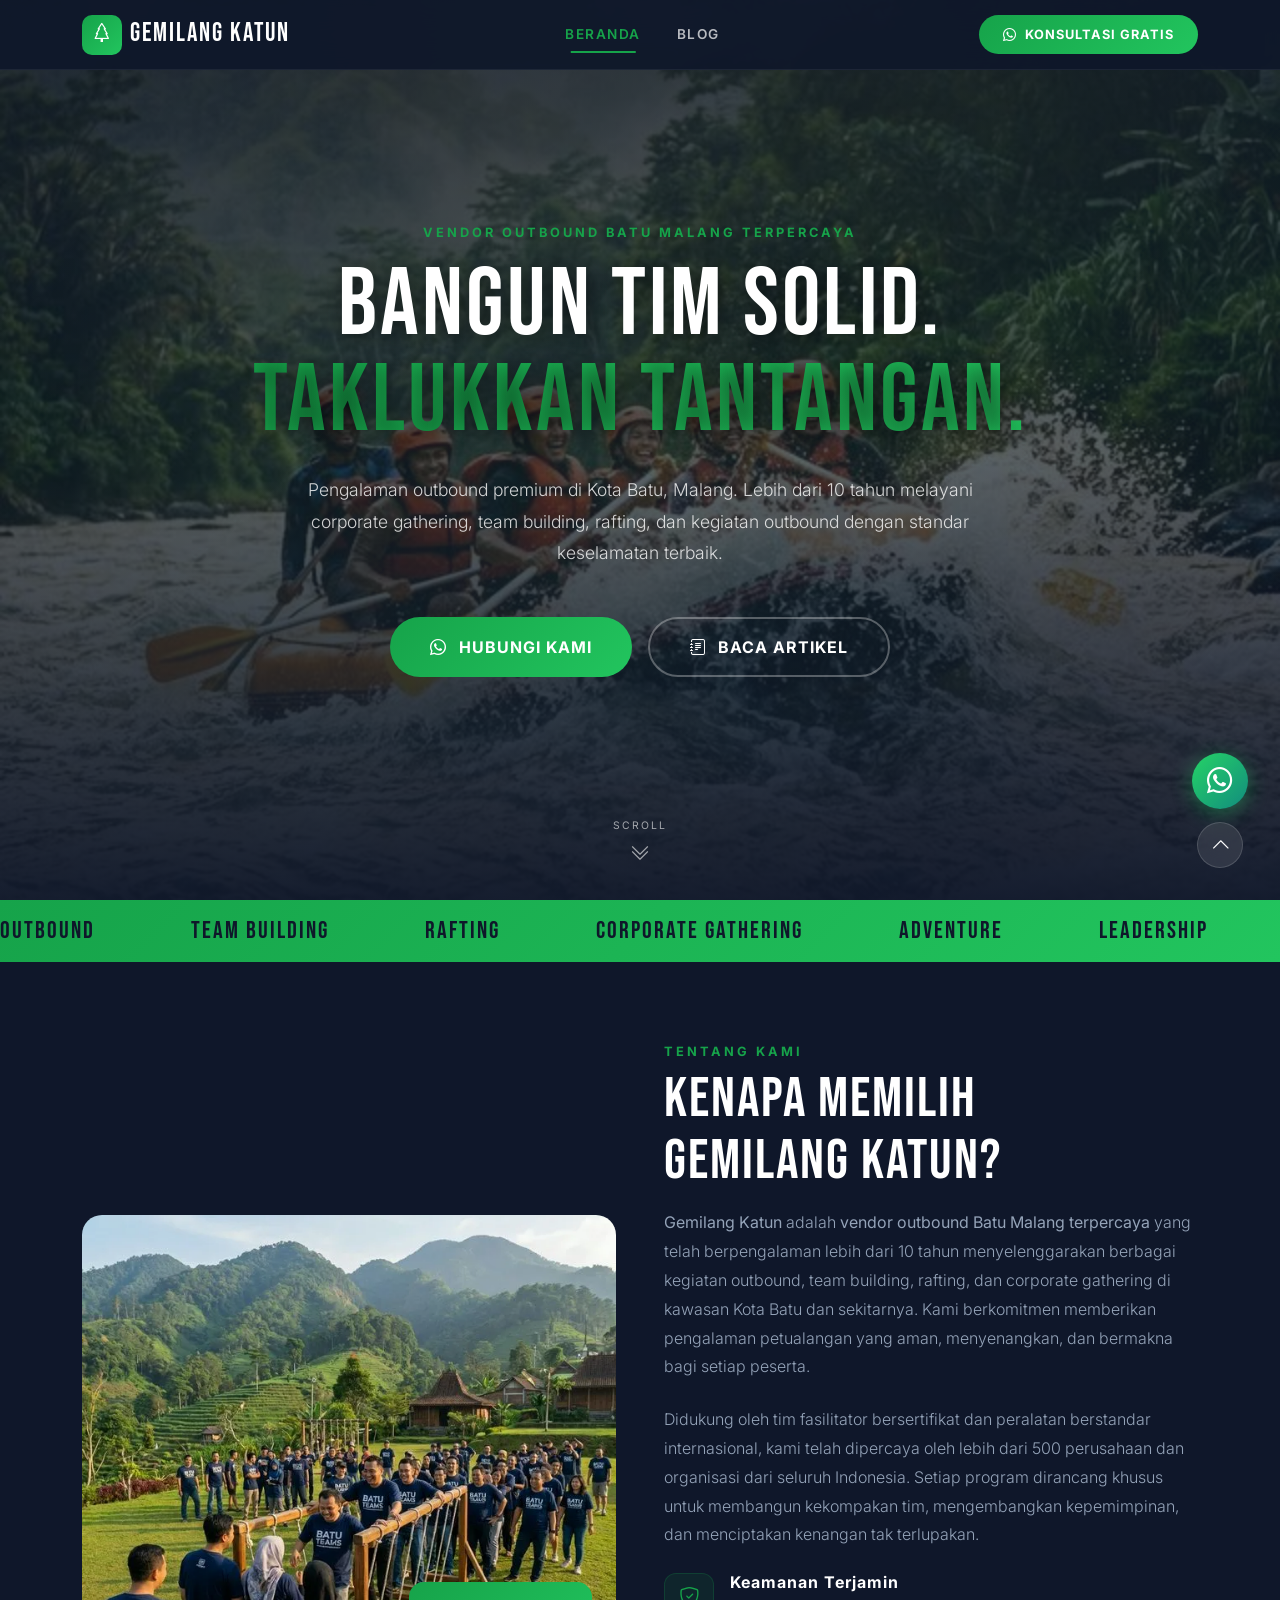
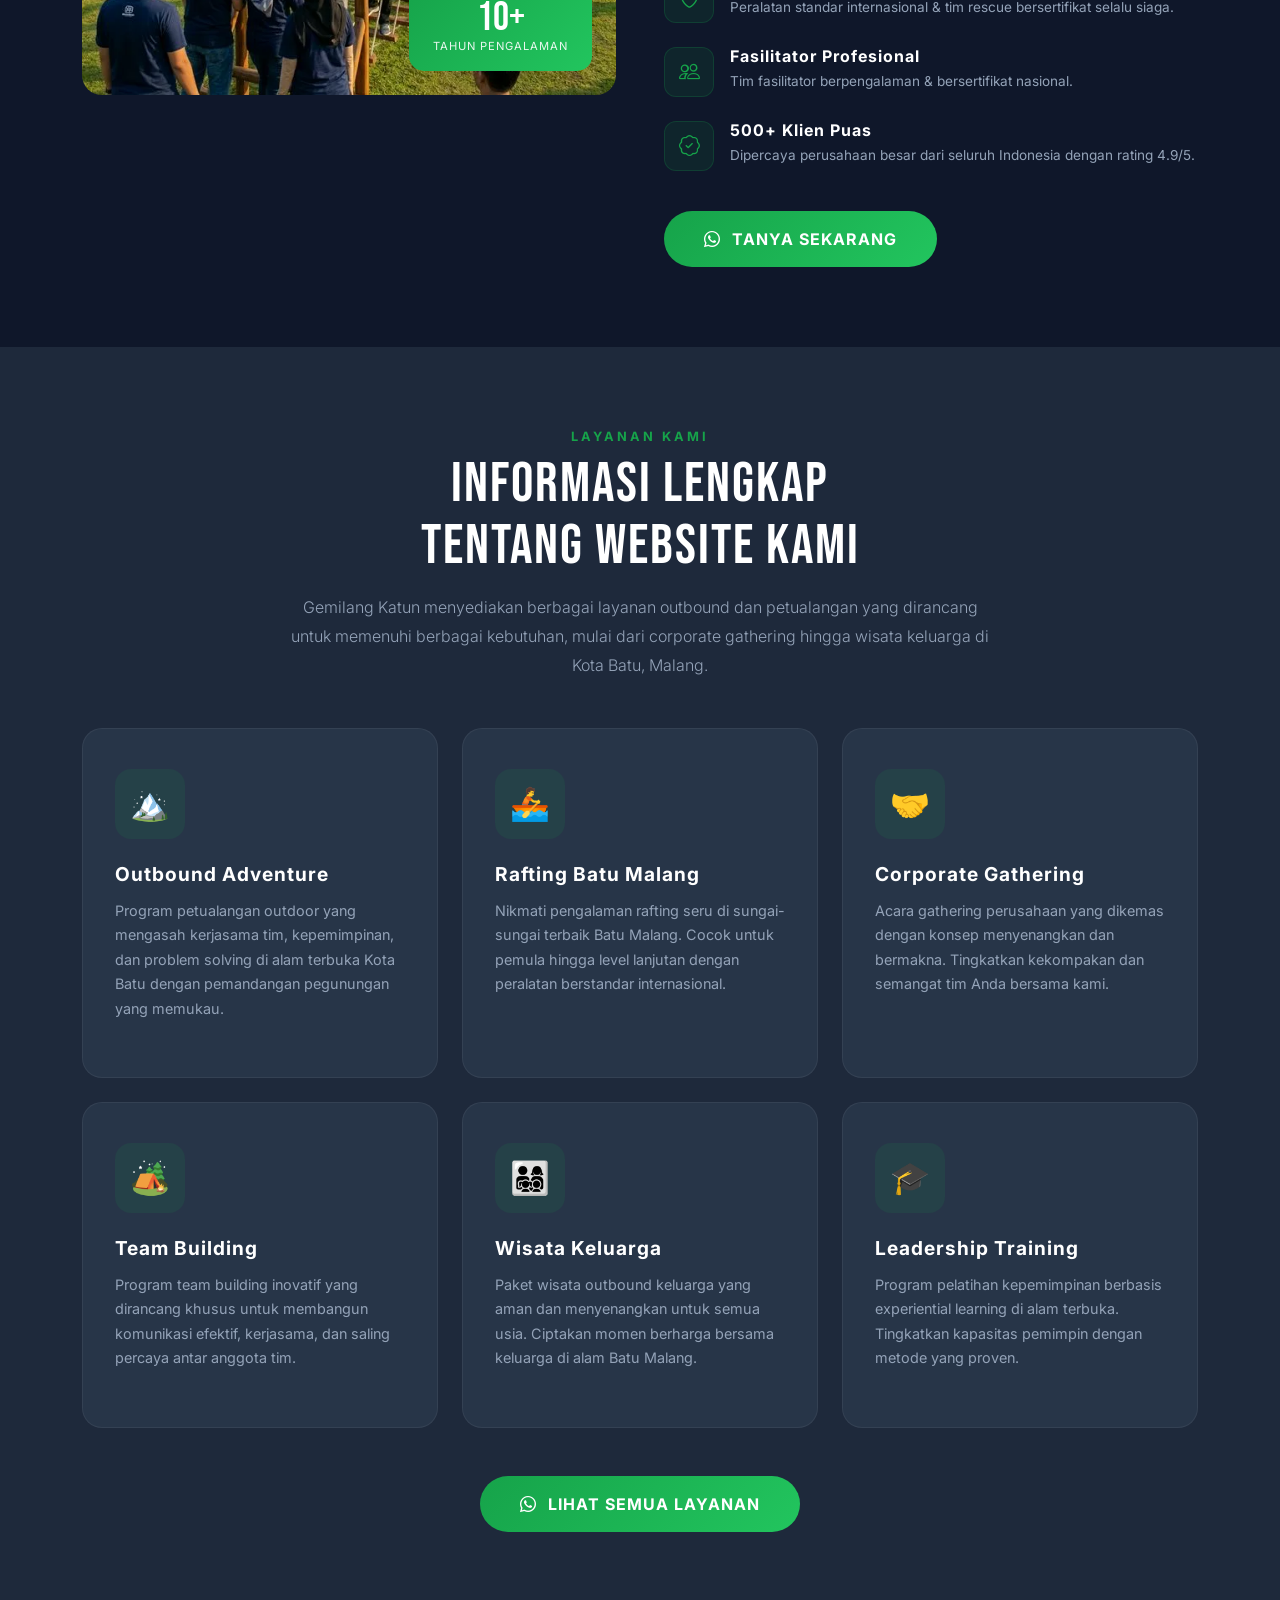
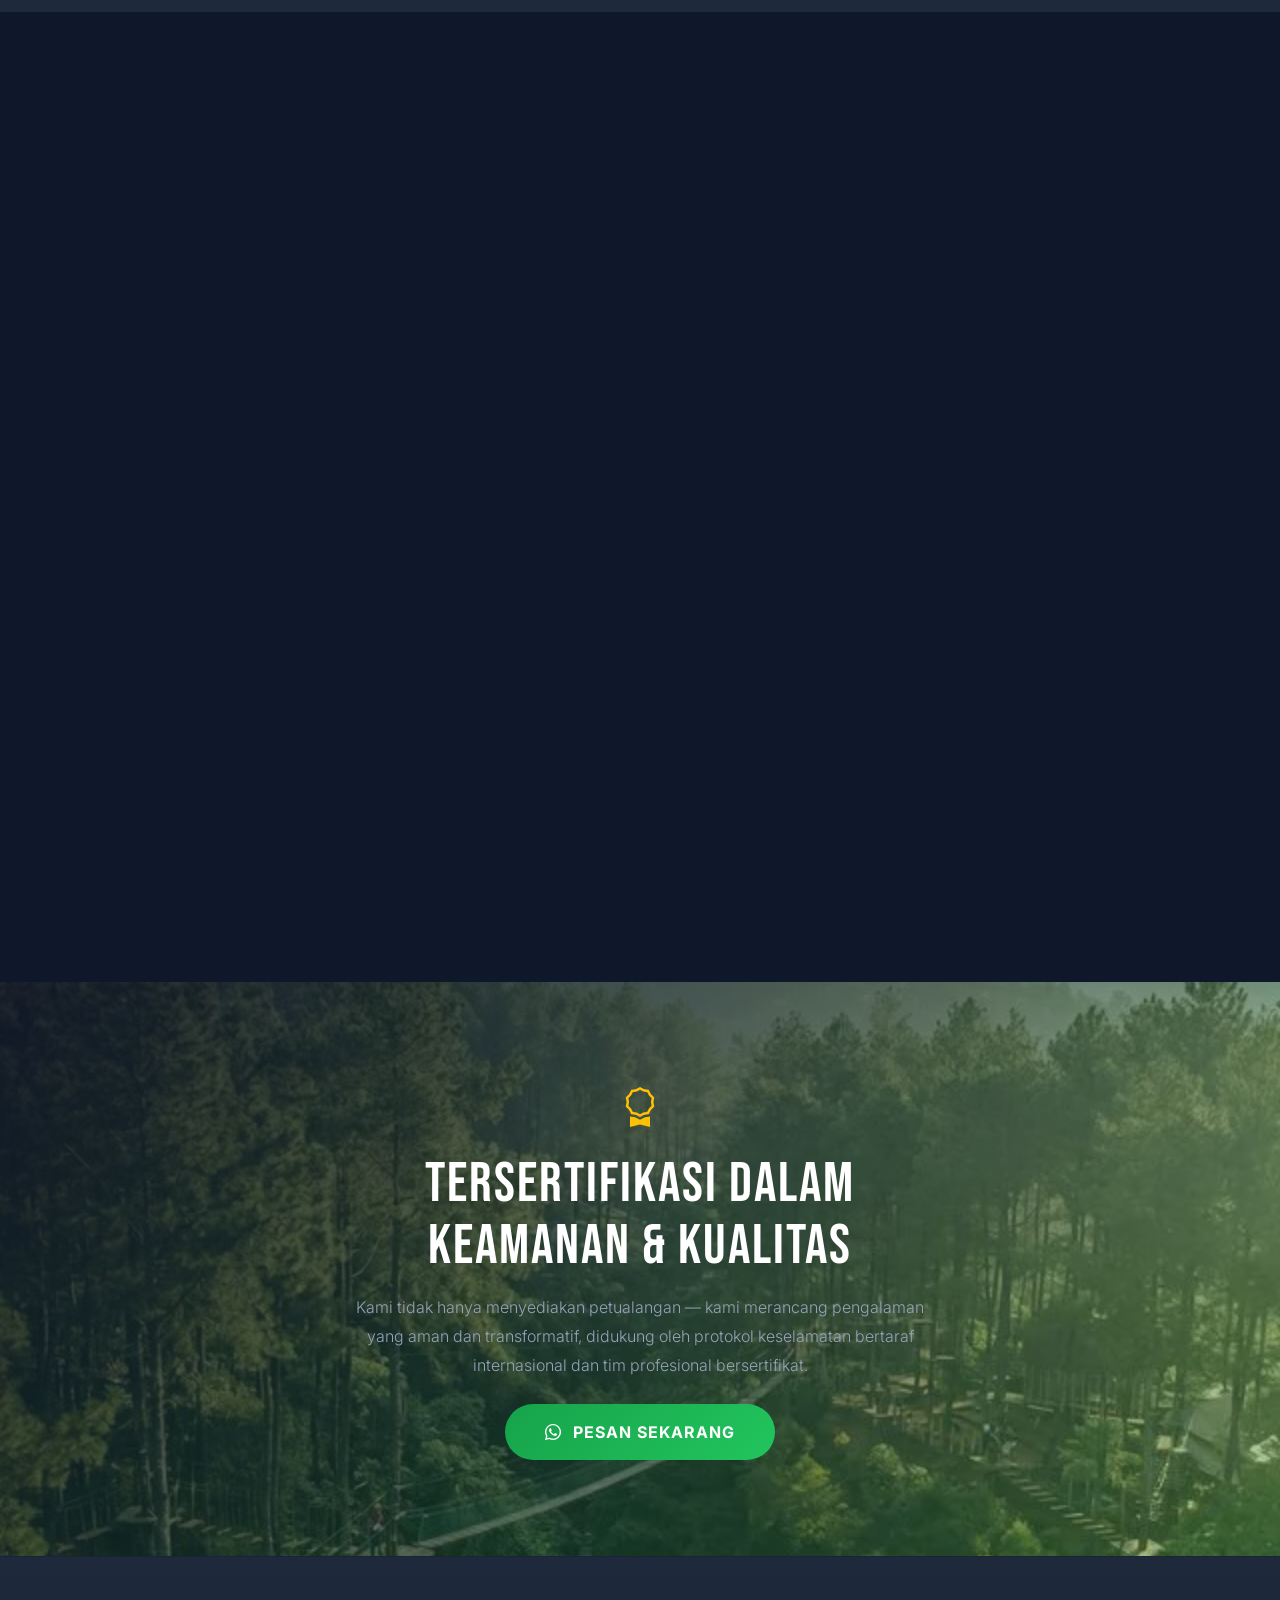
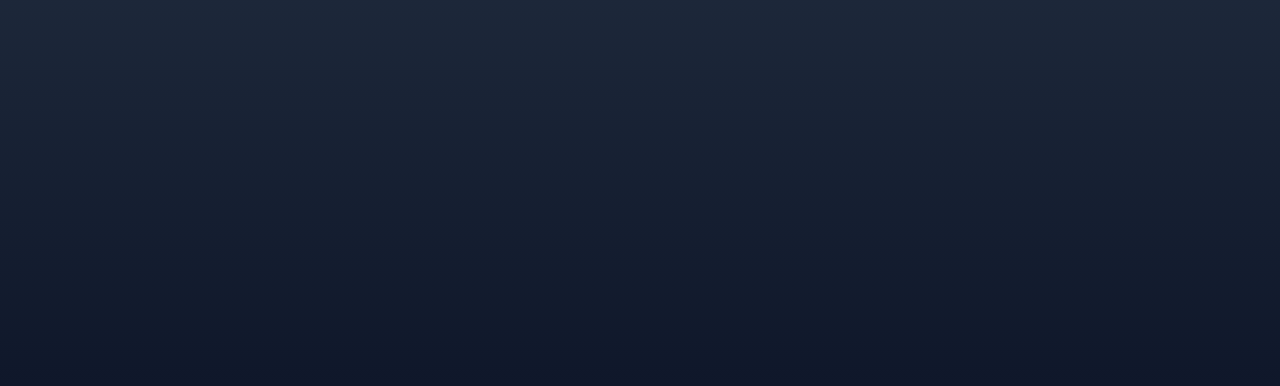
==== commit 24e545f8: "Add files via upload" ====
--- a/index.html
+++ b/index.html
@@ -52,33 +52,457 @@
     <link rel="preconnect" href="https://fonts.gstatic.com" crossorigin>
     <link rel="preconnect" href="https://cdn.jsdelivr.net" crossorigin>
 
-    <!-- Preload Critical CSS -->
-    <link rel="preload" href="https://cdn.jsdelivr.net/npm/bootstrap@5.3.3/dist/css/bootstrap.min.css" as="style">
-    <link rel="preload" href="css/style.css" as="style">
-
-    <!-- Bootstrap 5 CSS -->
-    <link href="https://cdn.jsdelivr.net/npm/bootstrap@5.3.3/dist/css/bootstrap.min.css" rel="stylesheet">
+    <!-- Preload LCP Image -->
+    <link rel="preload" href="images/hero-rafting.webp" as="image" type="image/webp" fetchpriority="high">
+
+    <!-- Critical CSS Inline -->
+    <style>
+        :root {
+            --primary: #16a34a;
+            --primary-dark: #15803d;
+            --primary-light: #22c55e;
+            --accent: #f59e0b;
+            --accent-dark: #d97706;
+            --dark: #0f172a;
+            --dark-surface: #1e293b;
+            --dark-card: #273548;
+            --text-light: #f8fafc;
+            --text-muted: #94a3b8;
+            --gradient-primary: linear-gradient(135deg, #16a34a 0%, #22c55e 100%);
+            --gradient-hero: linear-gradient(135deg, #0f172a 0%, #1e3a2f 50%, #0f172a 100%);
+            --gradient-accent: linear-gradient(135deg, #f59e0b 0%, #f97316 100%);
+            --shadow-glow: 0 0 30px rgba(22, 163, 74, 0.3);
+            --shadow-card: 0 10px 40px rgba(0, 0, 0, 0.15);
+            --transition: all .3s cubic-bezier(.4, 0, .2, 1);
+            --font-display: 'Bebas Neue', sans-serif;
+            --font-body: 'Inter', sans-serif
+        }
+
+        * {
+            box-sizing: border-box
+        }
+
+        html {
+            scroll-behavior: smooth;
+            scroll-padding-top: 80px;
+            overflow-x: hidden;
+            max-width: 100vw
+        }
+
+        body {
+            font-family: var(--font-body);
+            color: var(--text-light);
+            background-color: var(--dark);
+            overflow-x: hidden;
+            max-width: 100vw;
+            -webkit-font-smoothing: antialiased;
+            -moz-osx-font-smoothing: grayscale;
+            word-wrap: break-word;
+            overflow-wrap: break-word;
+            margin: 0
+        }
+
+        ::selection {
+            background-color: var(--primary);
+            color: #fff
+        }
+
+        h1,
+        h2,
+        h3,
+        h4,
+        h5,
+        h6 {
+            font-family: var(--font-display);
+            letter-spacing: 1px
+        }
+
+        a {
+            text-decoration: none;
+            transition: var(--transition)
+        }
+
+        img {
+            max-width: 100%;
+            height: auto
+        }
+
+        .navbar-custom {
+            background: rgba(15, 23, 42, .92) !important;
+            backdrop-filter: blur(20px);
+            -webkit-backdrop-filter: blur(20px);
+            border-bottom: 1px solid rgba(255, 255, 255, .06);
+            padding: .6rem 0;
+            transition: var(--transition)
+        }
+
+        .navbar-custom.scrolled {
+            box-shadow: 0 4px 30px rgba(0, 0, 0, .3)
+        }
+
+        .navbar-brand {
+            font-family: var(--font-display);
+            font-size: 1.6rem !important;
+            letter-spacing: 2px;
+            color: #fff !important;
+            display: flex;
+            align-items: center;
+            gap: .5rem
+        }
+
+        .navbar-brand .brand-icon {
+            width: 40px;
+            height: 40px;
+            background: var(--gradient-primary);
+            border-radius: 10px;
+            display: flex;
+            align-items: center;
+            justify-content: center;
+            font-size: 1.2rem
+        }
+
+        .nav-link {
+            font-family: var(--font-body);
+            font-weight: 600;
+            font-size: .85rem;
+            text-transform: uppercase;
+            letter-spacing: 1.5px;
+            color: rgba(255, 255, 255, .7) !important;
+            padding: .5rem 1rem !important;
+            transition: var(--transition);
+            position: relative
+        }
+
+        .nav-link::after {
+            content: '';
+            position: absolute;
+            bottom: 0;
+            left: 50%;
+            transform: translateX(-50%);
+            width: 0;
+            height: 2px;
+            background: var(--primary);
+            transition: width .3s ease
+        }
+
+        .nav-link:hover,
+        .nav-link.active {
+            color: var(--primary) !important
+        }
+
+        .nav-link:hover::after,
+        .nav-link.active::after {
+            width: 60%
+        }
+
+        .btn-navbar-cta {
+            background: var(--gradient-primary);
+            color: #fff;
+            font-weight: 700;
+            font-size: .8rem;
+            text-transform: uppercase;
+            letter-spacing: 1px;
+            padding: .6rem 1.5rem;
+            border: none;
+            border-radius: 50px;
+            transition: var(--transition);
+            display: flex;
+            align-items: center;
+            gap: .5rem
+        }
+
+        .offcanvas {
+            background-color: var(--dark) !important;
+            border-left: 1px solid rgba(255, 255, 255, .06) !important
+        }
+
+        .hero-section {
+            position: relative;
+            min-height: 100vh;
+            display: flex;
+            align-items: center;
+            overflow: hidden;
+            background: var(--gradient-hero)
+        }
+
+        .hero-bg {
+            position: absolute;
+            inset: 0;
+            z-index: 0
+        }
+
+        .hero-bg img {
+            width: 100%;
+            height: 100%;
+            object-fit: cover;
+            opacity: .5
+        }
+
+        .hero-overlay {
+            position: absolute;
+            inset: 0;
+            background: linear-gradient(180deg, rgba(15, 23, 42, .7) 0%, rgba(15, 23, 42, .4) 50%, rgba(15, 23, 42, .95) 100%);
+            z-index: 1
+        }
+
+        .hero-content {
+            position: relative;
+            z-index: 2
+        }
+
+        .hero-title {
+            font-family: var(--font-display);
+            font-size: clamp(3rem, 8vw, 6rem);
+            line-height: 1;
+            color: #fff;
+            letter-spacing: 3px;
+            text-shadow: 2px 4px 20px rgba(0, 0, 0, .5)
+        }
+
+        .hero-title .text-gradient {
+            background: var(--gradient-primary);
+            -webkit-background-clip: text;
+            -webkit-text-fill-color: transparent;
+            background-clip: text
+        }
+
+        .hero-subtitle {
+            font-family: var(--font-body);
+            font-size: 1.1rem;
+            color: rgba(255, 255, 255, .8);
+            font-weight: 300;
+            line-height: 1.8
+        }
+
+        .btn-hero-primary {
+            background: var(--gradient-primary);
+            color: #fff;
+            font-weight: 700;
+            font-size: 1rem;
+            padding: 1rem 2.5rem;
+            border: none;
+            border-radius: 50px;
+            transition: var(--transition);
+            display: inline-flex;
+            align-items: center;
+            gap: .7rem;
+            text-transform: uppercase;
+            letter-spacing: 1px
+        }
+
+        .btn-hero-primary:hover {
+            transform: translateY(-3px);
+            box-shadow: 0 8px 30px rgba(22, 163, 74, .4);
+            color: #fff
+        }
+
+        .btn-hero-secondary {
+            background: transparent;
+            color: #fff;
+            font-weight: 700;
+            font-size: 1rem;
+            padding: 1rem 2.5rem;
+            border: 2px solid rgba(255, 255, 255, .3);
+            border-radius: 50px;
+            transition: var(--transition);
+            display: inline-flex;
+            align-items: center;
+            gap: .7rem;
+            text-transform: uppercase;
+            letter-spacing: 1px
+        }
+
+        .btn-hero-secondary:hover {
+            border-color: var(--primary);
+            color: var(--primary);
+            background: rgba(22, 163, 74, .1)
+        }
+
+        .scroll-indicator {
+            position: absolute;
+            bottom: 2rem;
+            left: 50%;
+            transform: translateX(-50%);
+            z-index: 2;
+            animation: bounceDown 2s infinite;
+            opacity: .6
+        }
+
+        @keyframes bounceDown {
+
+            0%,
+            100% {
+                transform: translateX(-50%) translateY(0)
+            }
+
+            50% {
+                transform: translateX(-50%) translateY(10px)
+            }
+        }
+
+        .section-label {
+            font-family: var(--font-body);
+            font-weight: 700;
+            font-size: .8rem;
+            text-transform: uppercase;
+            letter-spacing: 3px;
+            color: var(--primary);
+            margin-bottom: .5rem
+        }
+
+        .fade-up {
+            opacity: 0;
+            transform: translateY(30px);
+            transition: opacity .6s ease, transform .6s ease
+        }
+
+        .fade-up.visible {
+            opacity: 1;
+            transform: translateY(0)
+        }
+
+        .floating-buttons {
+            position: fixed;
+            bottom: 2rem;
+            right: 2rem;
+            z-index: 9999;
+            display: flex;
+            flex-direction: column;
+            gap: .8rem;
+            align-items: center
+        }
+
+        .btn-wa-float {
+            width: 56px;
+            height: 56px;
+            border-radius: 50%;
+            background: linear-gradient(135deg, #25d366 0%, #128c7e 100%);
+            color: #fff;
+            border: none;
+            display: flex;
+            align-items: center;
+            justify-content: center;
+            font-size: 1.6rem;
+            box-shadow: 0 4px 20px rgba(37, 211, 102, .4);
+            transition: var(--transition);
+            cursor: pointer;
+            animation: waFloat 3s ease-in-out infinite;
+            text-decoration: none
+        }
+
+        @keyframes waFloat {
+
+            0%,
+            100% {
+                transform: translateY(0)
+            }
+
+            50% {
+                transform: translateY(-5px)
+            }
+        }
+
+        .btn-scroll-top {
+            width: 46px;
+            height: 46px;
+            border-radius: 50%;
+            background: rgba(255, 255, 255, .1);
+            backdrop-filter: blur(10px);
+            border: 1px solid rgba(255, 255, 255, .15);
+            color: #fff;
+            display: flex;
+            align-items: center;
+            justify-content: center;
+            font-size: 1.2rem;
+            cursor: pointer;
+            transition: var(--transition);
+            opacity: 0;
+            visibility: hidden;
+            transform: translateY(20px)
+        }
+
+        .btn-scroll-top.show {
+            opacity: 1;
+            visibility: visible;
+            transform: translateY(0)
+        }
+
+        @media(max-width:991.98px) {
+            .hero-title {
+                font-size: clamp(2.5rem, 7vw, 4rem)
+            }
+        }
+
+        @media(max-width:767.98px) {
+            .hero-section {
+                min-height: 90vh
+            }
+
+            .hero-title {
+                font-size: clamp(2rem, 6vw, 2.5rem)
+            }
+
+            .floating-buttons {
+                bottom: 1.2rem;
+                right: 1.2rem
+            }
+
+            .btn-wa-float {
+                width: 50px;
+                height: 50px;
+                font-size: 1.4rem
+            }
+
+            .btn-scroll-top {
+                width: 40px;
+                height: 40px
+            }
+        }
+
+        @media(max-width:575.98px) {
+            .hero-title {
+                font-size: clamp(1.5rem, 8vw, 2rem)
+            }
+
+            .hero-subtitle {
+                font-size: .95rem
+            }
+
+            .btn-hero-primary,
+            .btn-hero-secondary {
+                width: 100%;
+                justify-content: center
+            }
+        }
+    </style>
+
+    <!-- Non-Critical CSS: Bootstrap (deferred) -->
+    <link rel="preload" href="https://cdn.jsdelivr.net/npm/bootstrap@5.3.3/dist/css/bootstrap.min.css" as="style"
+        onload="this.onload=null;this.rel='stylesheet'">
+    <noscript>
+        <link href="https://cdn.jsdelivr.net/npm/bootstrap@5.3.3/dist/css/bootstrap.min.css" rel="stylesheet">
+    </noscript>
+
     <!-- Google Fonts Async -->
-    <link href="https://fonts.googleapis.com/css2?family=Inter:wght@300;400;500;600;700&family=Bebas+Neue&display=swap"
-        rel="preload" as="style">
-    <link href="https://fonts.googleapis.com/css2?family=Inter:wght@300;400;500;600;700&family=Bebas+Neue&display=swap"
-        rel="stylesheet" media="print" onload="this.media='all'">
+    <link href="https://fonts.googleapis.com/css2?family=Inter:wght@300;400;600;700&family=Bebas+Neue&display=swap"
+        rel="preload" as="style" onload="this.onload=null;this.rel='stylesheet'">
     <noscript>
-        <link
-            href="https://fonts.googleapis.com/css2?family=Inter:wght@300;400;500;600;700&family=Bebas+Neue&display=swap"
+        <link href="https://fonts.googleapis.com/css2?family=Inter:wght@300;400;600;700&family=Bebas+Neue&display=swap"
             rel="stylesheet">
     </noscript>
 
     <!-- Bootstrap Icons Async -->
     <link href="https://cdn.jsdelivr.net/npm/bootstrap-icons@1.11.3/font/bootstrap-icons.min.css" rel="preload"
-        as="style">
-    <link href="https://cdn.jsdelivr.net/npm/bootstrap-icons@1.11.3/font/bootstrap-icons.min.css" rel="stylesheet"
-        media="print" onload="this.media='all'">
+        as="style" onload="this.onload=null;this.rel='stylesheet'">
     <noscript>
         <link href="https://cdn.jsdelivr.net/npm/bootstrap-icons@1.11.3/font/bootstrap-icons.min.css" rel="stylesheet">
     </noscript>
-    <!-- Custom CSS -->
-    <link href="css/style.css" rel="stylesheet">
+
+    <!-- Custom CSS (deferred) -->
+    <link rel="preload" href="css/style.css" as="style" onload="this.onload=null;this.rel='stylesheet'">
+    <noscript>
+        <link href="css/style.css" rel="stylesheet">
+    </noscript>
 
     <!-- JSON-LD Structured Data -->
     <script type="application/ld+json">
@@ -132,7 +556,6 @@
         }
     }
     </script>
-    <link rel="preload" href="images/hero-rafting.webp" as="image" fetchpriority="high">
 </head>
 
 <body>
@@ -189,7 +612,7 @@
         <div class="hero-bg">
             <img src="images/hero-rafting.webp"
                 alt="Tim outbound rafting di sungai Batu Malang dengan pemandangan gunung hijau" width="1920"
-                height="1080" loading="eager" fetchpriority="high">
+                height="1080" fetchpriority="high" decoding="async">
         </div>
         <div class="hero-overlay"></div>
         <div class="hero-content container">
@@ -250,7 +673,7 @@
                     <div class="about-image-wrapper" style="height:480px;border-radius:20px;">
                         <img src="images/about-team.webp"
                             alt="Tim Gemilang Katun melakukan kegiatan outbound team building di alam terbuka Batu Malang"
-                            width="600" height="480" loading="lazy">
+                            width="600" height="480" loading="lazy" decoding="async">
                         <div class="about-badge">
                             <span class="badge-number">10+</span>
                             <span class="badge-text d-block">Tahun Pengalaman</span>
@@ -392,7 +815,7 @@
                         <div class="article-card-img">
                             <img src="images/hero-rafting.webp"
                                 alt="Panduan memilih vendor outbound Batu Malang terpercaya" width="400" height="220"
-                                loading="lazy">
+                                loading="lazy" decoding="async">
                             <span class="article-card-tag">Panduan</span>
                         </div>
                         <div class="article-card-body">
@@ -415,7 +838,7 @@
                         <div class="article-card-img">
                             <img src="images/artikel-outbound.webp"
                                 alt="Rafting Batu Malang untuk pemula tips dan persiapan" width="400" height="220"
-                                loading="lazy">
+                                loading="lazy" decoding="async">
                             <span class="article-card-tag">Rafting</span>
                         </div>
                         <div class="article-card-body">
@@ -439,7 +862,7 @@
                         <div class="article-card-img">
                             <img src="images/artikel-teambuilding.webp"
                                 alt="Paket outbound team building Batu Malang terbaik" width="400" height="220"
-                                loading="lazy">
+                                loading="lazy" decoding="async">
                             <span class="article-card-tag">Team Building</span>
                         </div>
                         <div class="article-card-body">
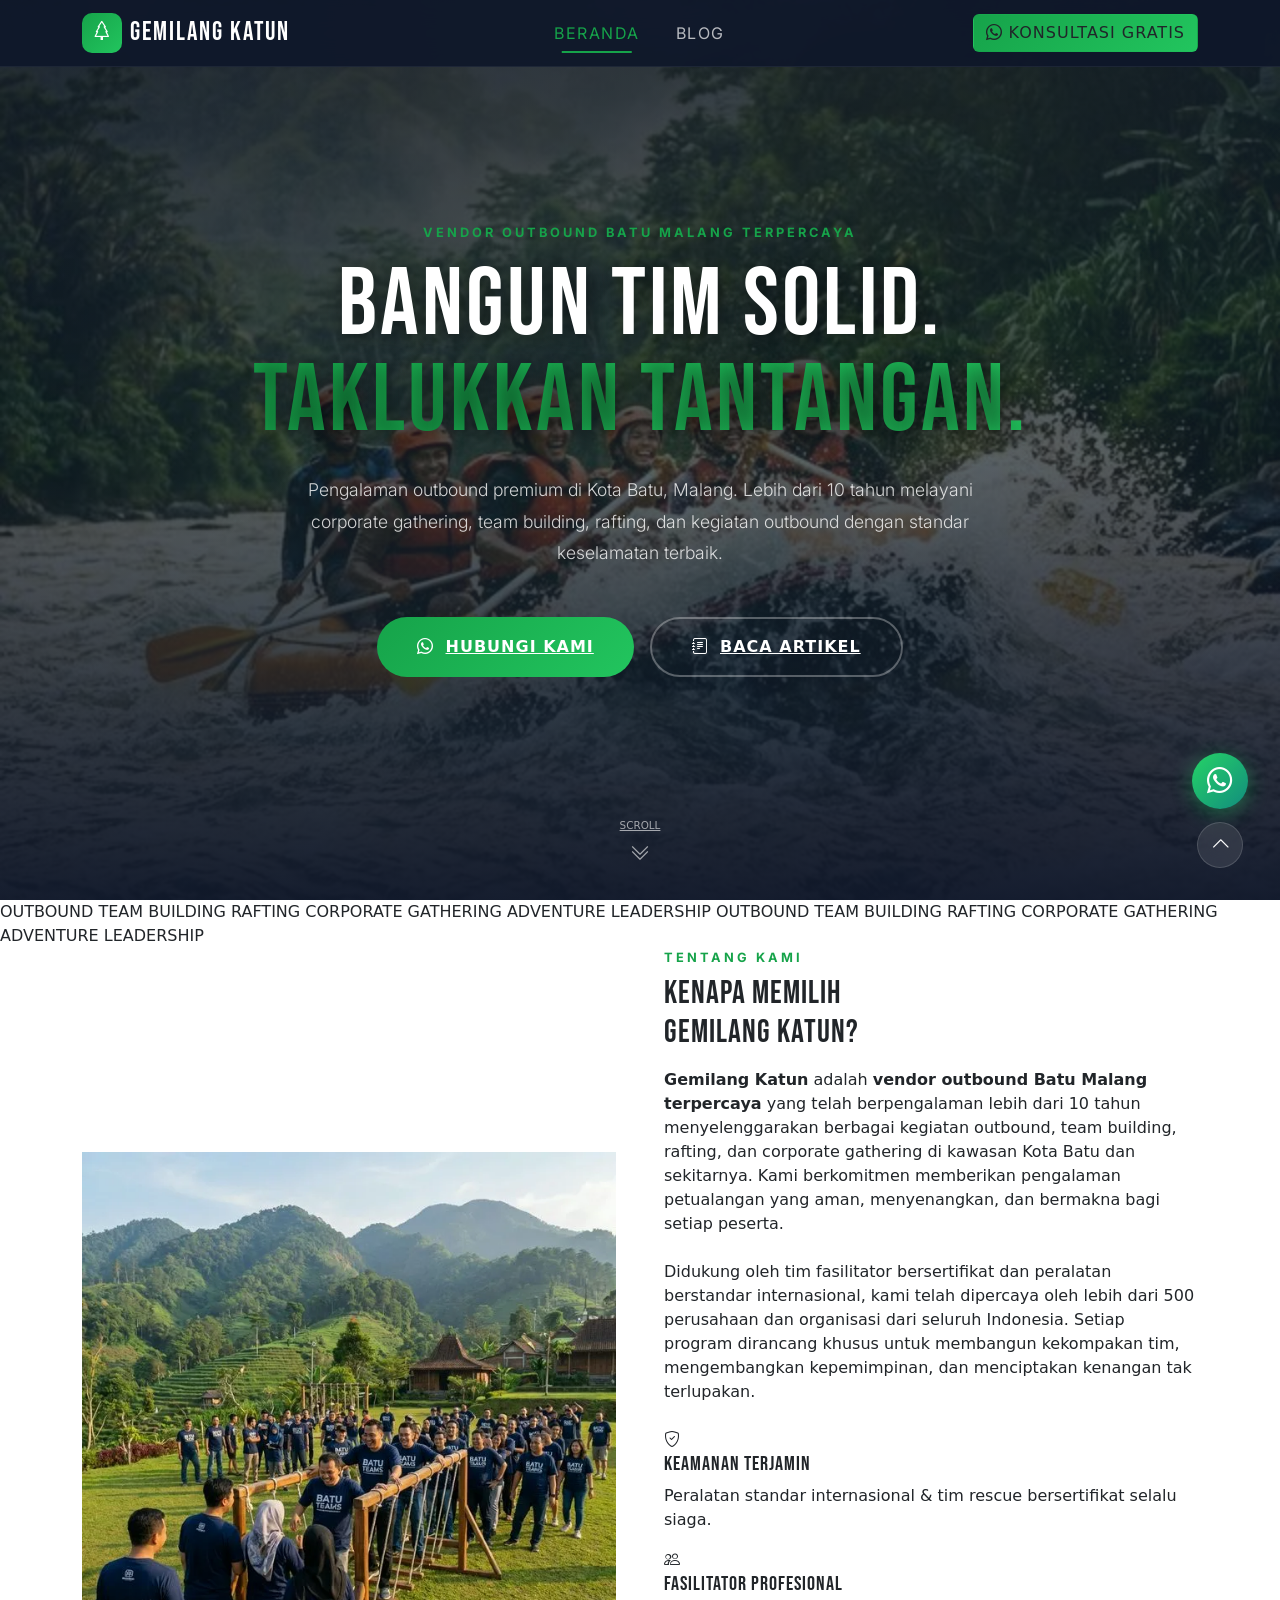
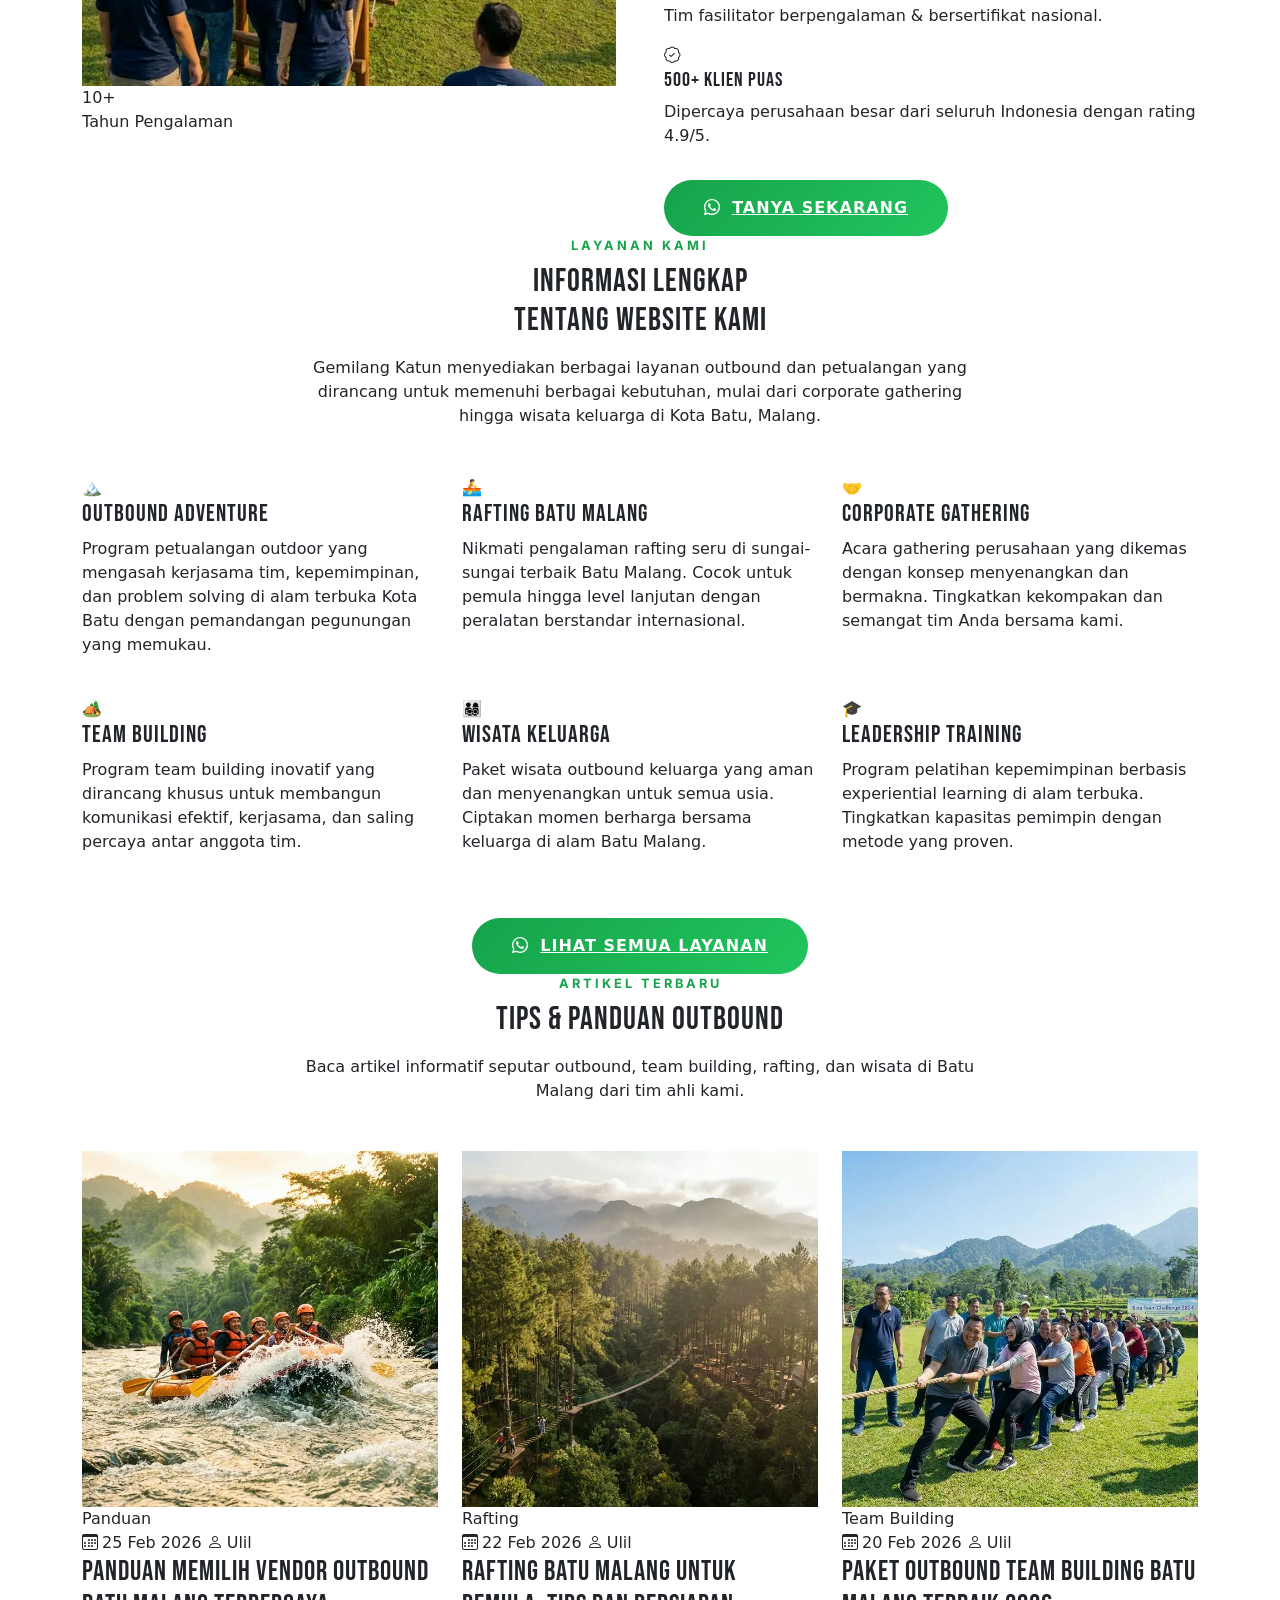
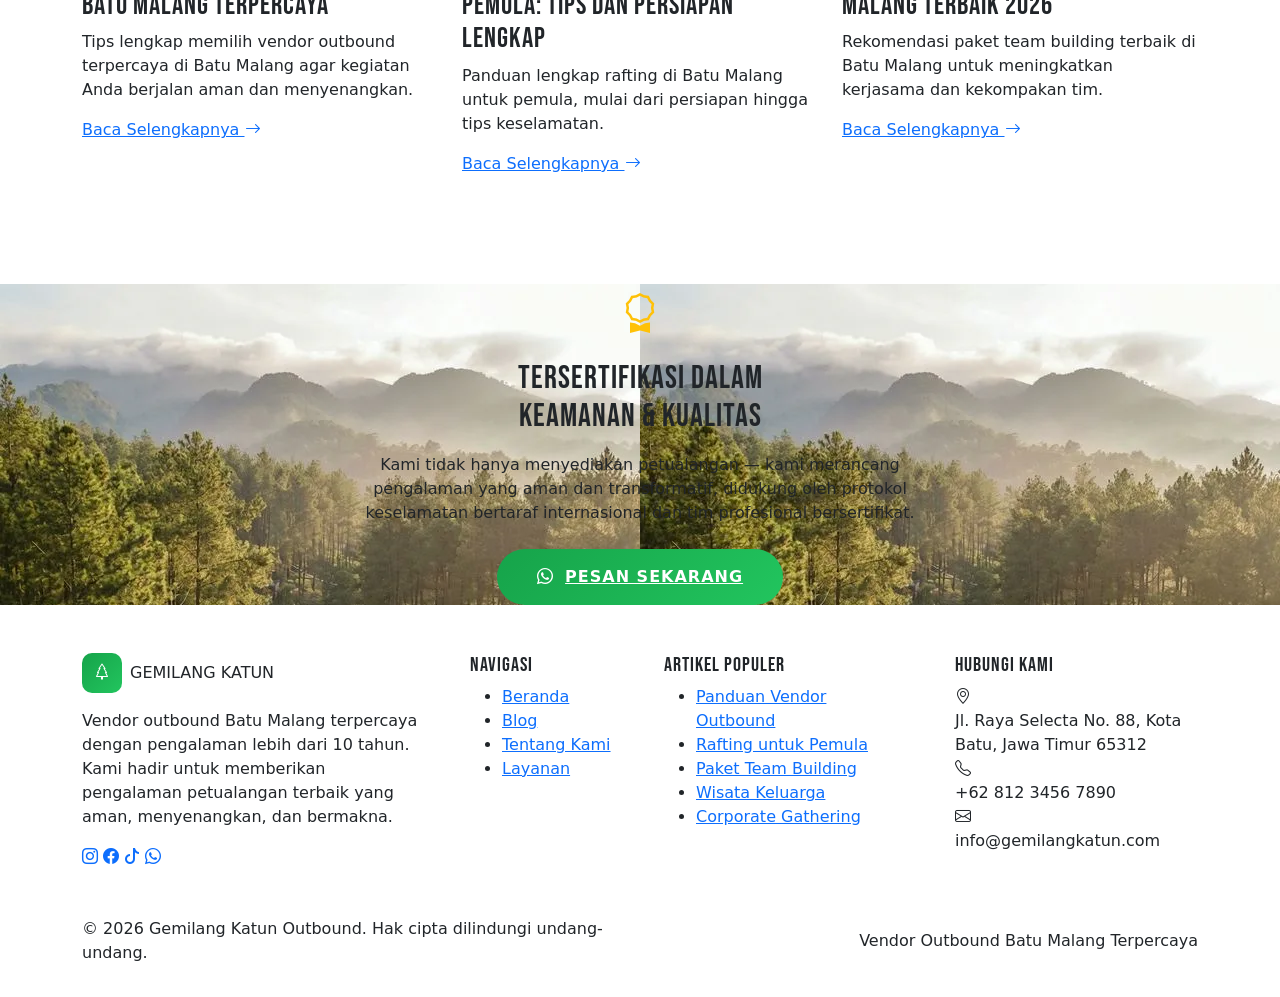
==== commit 43e41eba: "Add files via upload" ====
--- a/index.html
+++ b/index.html
@@ -1,4 +1,4 @@
-﻿<!DOCTYPE html>
+<!DOCTYPE html>
 <html lang="id">
 
 <head>
@@ -476,33 +476,19 @@
         }
     </style>
 
-    <!-- Non-Critical CSS: Bootstrap (deferred) -->
-    <link rel="preload" href="https://cdn.jsdelivr.net/npm/bootstrap@5.3.3/dist/css/bootstrap.min.css" as="style"
-        onload="this.onload=null;this.rel='stylesheet'">
-    <noscript>
-        <link href="https://cdn.jsdelivr.net/npm/bootstrap@5.3.3/dist/css/bootstrap.min.css" rel="stylesheet">
-    </noscript>
-
-    <!-- Google Fonts Async -->
-    <link href="https://fonts.googleapis.com/css2?family=Inter:wght@300;400;600;700&family=Bebas+Neue&display=swap"
-        rel="preload" as="style" onload="this.onload=null;this.rel='stylesheet'">
-    <noscript>
-        <link href="https://fonts.googleapis.com/css2?family=Inter:wght@300;400;600;700&family=Bebas+Neue&display=swap"
-            rel="stylesheet">
-    </noscript>
-
-    <!-- Bootstrap Icons Async -->
-    <link href="https://cdn.jsdelivr.net/npm/bootstrap-icons@1.11.3/font/bootstrap-icons.min.css" rel="preload"
-        as="style" onload="this.onload=null;this.rel='stylesheet'">
-    <noscript>
-        <link href="https://cdn.jsdelivr.net/npm/bootstrap-icons@1.11.3/font/bootstrap-icons.min.css" rel="stylesheet">
-    </noscript>
-
-    <!-- Custom CSS (deferred) -->
-    <link rel="preload" href="css/style.css" as="style" onload="this.onload=null;this.rel='stylesheet'">
-    <noscript>
-        <link href="css/style.css" rel="stylesheet">
-    </noscript>
+    <!-- Non-Critical CSS: Bootstrap (deferred) -->
+    <link rel="stylesheet" href="https://cdn.jsdelivr.net/npm/bootstrap@5.3.3/dist/css/bootstrap.min.css" media="print" onload="this.media='all'">
+    <noscript><link rel="stylesheet" href="https://cdn.jsdelivr.net/npm/bootstrap@5.3.3/dist/css/bootstrap.min.css"></noscript>
+
+    <!-- Google Fonts Async -->
+    <link rel="stylesheet" href="https://fonts.googleapis.com/css2?family=Inter:wght@300;400;600;700&family=Bebas+Neue&display=swap" media="print" onload="this.media='all'">
+    <noscript><link rel="stylesheet" href="https://fonts.googleapis.com/css2?family=Inter:wght@300;400;600;700&family=Bebas+Neue&display=swap"></noscript>
+
+    <!-- Bootstrap Icons Async -->
+    <link rel="stylesheet" href="https://cdn.jsdelivr.net/npm/bootstrap-icons@1.11.3/font/bootstrap-icons.min.css" media="print" onload="this.media='all'">
+    <noscript><link rel="stylesheet" href="https://cdn.jsdelivr.net/npm/bootstrap-icons@1.11.3/font/bootstrap-icons.min.css"></noscript>
+
+    
 
     <!-- JSON-LD Structured Data -->
     <script type="application/ld+json">
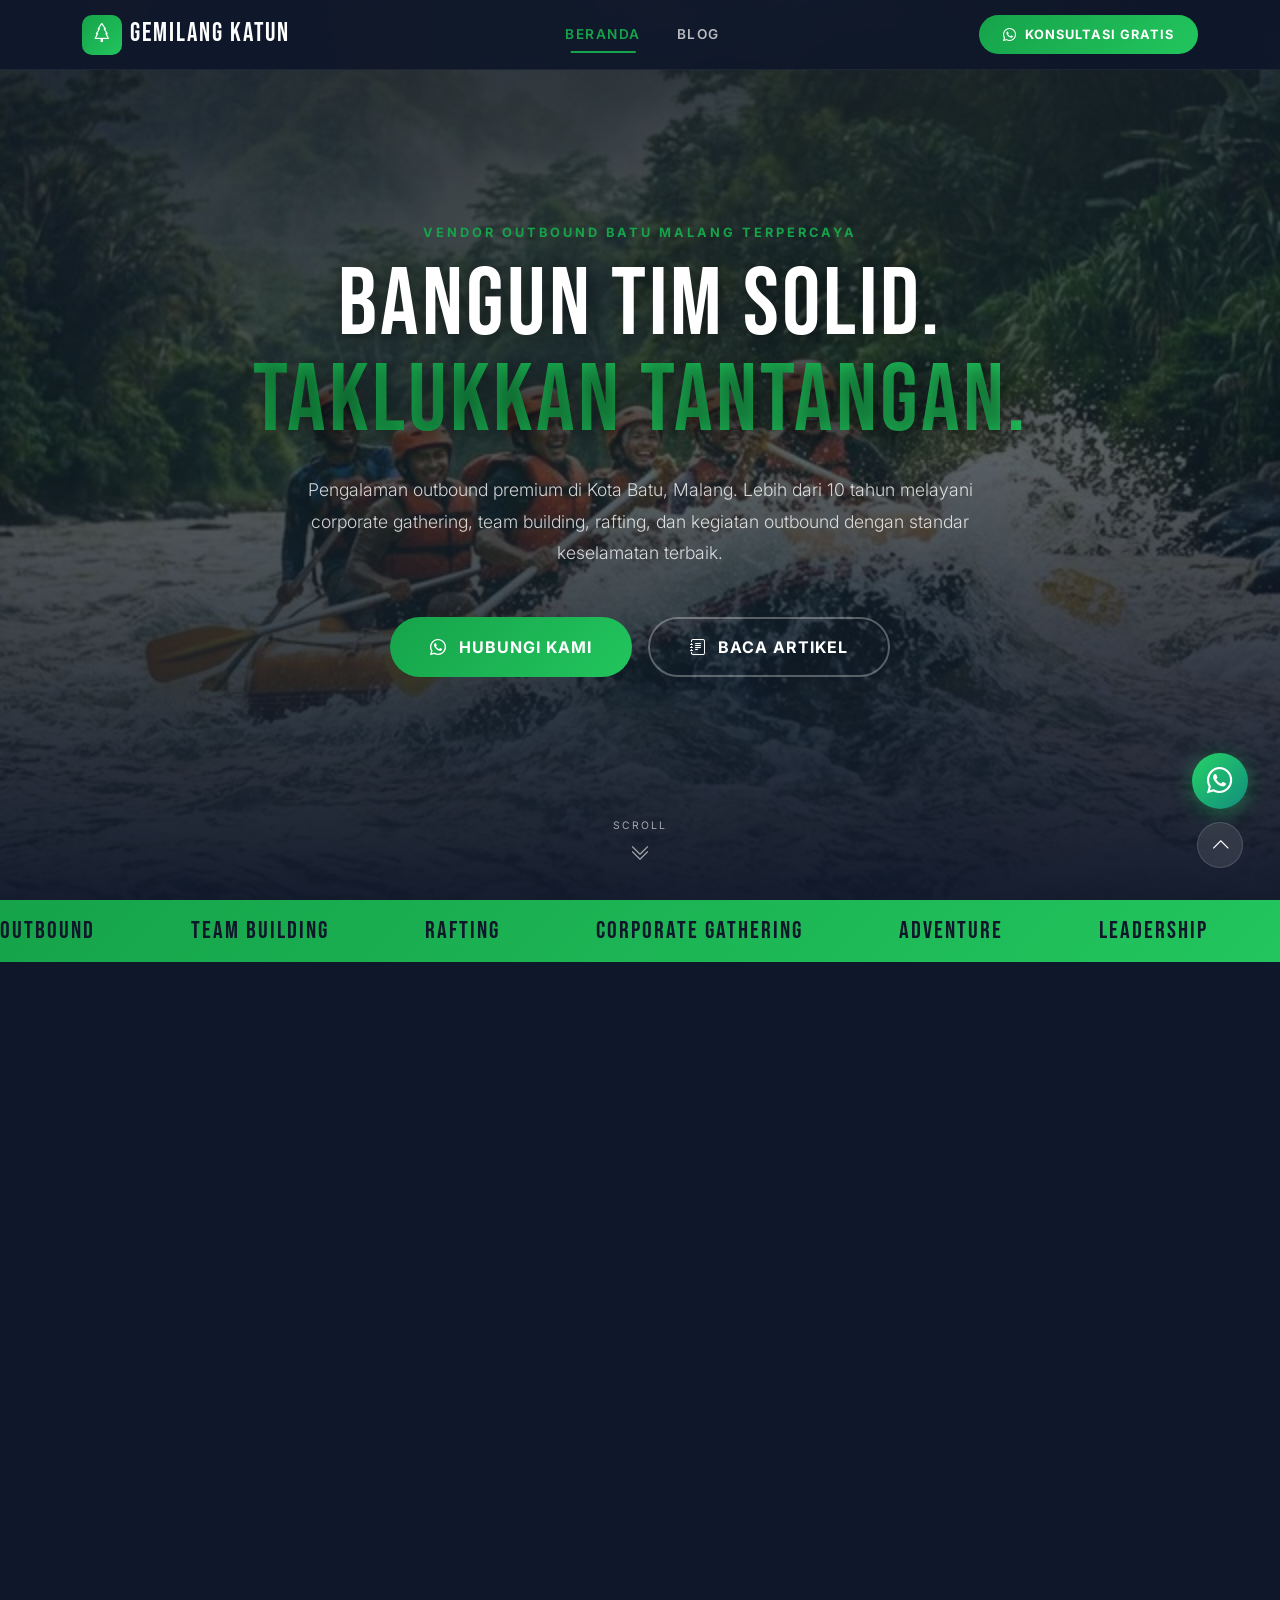
==== commit b367824a: "Add files via upload" ====
--- a/index.html
+++ b/index.html
@@ -47,449 +47,31 @@
     <link rel="apple-touch-icon"
         href="data:image/svg+xml,%3Csvg xmlns='http://www.w3.org/2000/svg' viewBox='0 0 180 180'%3E%3Crect width='180' height='180' rx='40' fill='%2316a34a'/%3E%3Ctext x='90' y='120' font-size='100' text-anchor='middle' fill='white' font-family='Arial,sans-serif' font-weight='bold'%3EG%3C/text%3E%3C/svg%3E">
 
-    <!-- Preconnect -->
+        <!-- Preconnect -->
     <link rel="preconnect" href="https://fonts.googleapis.com">
     <link rel="preconnect" href="https://fonts.gstatic.com" crossorigin>
     <link rel="preconnect" href="https://cdn.jsdelivr.net" crossorigin>
 
-    <!-- Preload LCP Image -->
     <link rel="preload" href="images/hero-rafting.webp" as="image" type="image/webp" fetchpriority="high">
 
     <!-- Critical CSS Inline -->
     <style>
-        :root {
-            --primary: #16a34a;
-            --primary-dark: #15803d;
-            --primary-light: #22c55e;
-            --accent: #f59e0b;
-            --accent-dark: #d97706;
-            --dark: #0f172a;
-            --dark-surface: #1e293b;
-            --dark-card: #273548;
-            --text-light: #f8fafc;
-            --text-muted: #94a3b8;
-            --gradient-primary: linear-gradient(135deg, #16a34a 0%, #22c55e 100%);
-            --gradient-hero: linear-gradient(135deg, #0f172a 0%, #1e3a2f 50%, #0f172a 100%);
-            --gradient-accent: linear-gradient(135deg, #f59e0b 0%, #f97316 100%);
-            --shadow-glow: 0 0 30px rgba(22, 163, 74, 0.3);
-            --shadow-card: 0 10px 40px rgba(0, 0, 0, 0.15);
-            --transition: all .3s cubic-bezier(.4, 0, .2, 1);
-            --font-display: 'Bebas Neue', sans-serif;
-            --font-body: 'Inter', sans-serif
-        }
-
-        * {
-            box-sizing: border-box
-        }
-
-        html {
-            scroll-behavior: smooth;
-            scroll-padding-top: 80px;
-            overflow-x: hidden;
-            max-width: 100vw
-        }
-
-        body {
-            font-family: var(--font-body);
-            color: var(--text-light);
-            background-color: var(--dark);
-            overflow-x: hidden;
-            max-width: 100vw;
-            -webkit-font-smoothing: antialiased;
-            -moz-osx-font-smoothing: grayscale;
-            word-wrap: break-word;
-            overflow-wrap: break-word;
-            margin: 0
-        }
-
-        ::selection {
-            background-color: var(--primary);
-            color: #fff
-        }
-
-        h1,
-        h2,
-        h3,
-        h4,
-        h5,
-        h6 {
-            font-family: var(--font-display);
-            letter-spacing: 1px
-        }
-
-        a {
-            text-decoration: none;
-            transition: var(--transition)
-        }
-
-        img {
-            max-width: 100%;
-            height: auto
-        }
-
-        .navbar-custom {
-            background: rgba(15, 23, 42, .92) !important;
-            backdrop-filter: blur(20px);
-            -webkit-backdrop-filter: blur(20px);
-            border-bottom: 1px solid rgba(255, 255, 255, .06);
-            padding: .6rem 0;
-            transition: var(--transition)
-        }
-
-        .navbar-custom.scrolled {
-            box-shadow: 0 4px 30px rgba(0, 0, 0, .3)
-        }
-
-        .navbar-brand {
-            font-family: var(--font-display);
-            font-size: 1.6rem !important;
-            letter-spacing: 2px;
-            color: #fff !important;
-            display: flex;
-            align-items: center;
-            gap: .5rem
-        }
-
-        .navbar-brand .brand-icon {
-            width: 40px;
-            height: 40px;
-            background: var(--gradient-primary);
-            border-radius: 10px;
-            display: flex;
-            align-items: center;
-            justify-content: center;
-            font-size: 1.2rem
-        }
-
-        .nav-link {
-            font-family: var(--font-body);
-            font-weight: 600;
-            font-size: .85rem;
-            text-transform: uppercase;
-            letter-spacing: 1.5px;
-            color: rgba(255, 255, 255, .7) !important;
-            padding: .5rem 1rem !important;
-            transition: var(--transition);
-            position: relative
-        }
-
-        .nav-link::after {
-            content: '';
-            position: absolute;
-            bottom: 0;
-            left: 50%;
-            transform: translateX(-50%);
-            width: 0;
-            height: 2px;
-            background: var(--primary);
-            transition: width .3s ease
-        }
-
-        .nav-link:hover,
-        .nav-link.active {
-            color: var(--primary) !important
-        }
-
-        .nav-link:hover::after,
-        .nav-link.active::after {
-            width: 60%
-        }
-
-        .btn-navbar-cta {
-            background: var(--gradient-primary);
-            color: #fff;
-            font-weight: 700;
-            font-size: .8rem;
-            text-transform: uppercase;
-            letter-spacing: 1px;
-            padding: .6rem 1.5rem;
-            border: none;
-            border-radius: 50px;
-            transition: var(--transition);
-            display: flex;
-            align-items: center;
-            gap: .5rem
-        }
-
-        .offcanvas {
-            background-color: var(--dark) !important;
-            border-left: 1px solid rgba(255, 255, 255, .06) !important
-        }
-
-        .hero-section {
-            position: relative;
-            min-height: 100vh;
-            display: flex;
-            align-items: center;
-            overflow: hidden;
-            background: var(--gradient-hero)
-        }
-
-        .hero-bg {
-            position: absolute;
-            inset: 0;
-            z-index: 0
-        }
-
-        .hero-bg img {
-            width: 100%;
-            height: 100%;
-            object-fit: cover;
-            opacity: .5
-        }
-
-        .hero-overlay {
-            position: absolute;
-            inset: 0;
-            background: linear-gradient(180deg, rgba(15, 23, 42, .7) 0%, rgba(15, 23, 42, .4) 50%, rgba(15, 23, 42, .95) 100%);
-            z-index: 1
-        }
-
-        .hero-content {
-            position: relative;
-            z-index: 2
-        }
-
-        .hero-title {
-            font-family: var(--font-display);
-            font-size: clamp(3rem, 8vw, 6rem);
-            line-height: 1;
-            color: #fff;
-            letter-spacing: 3px;
-            text-shadow: 2px 4px 20px rgba(0, 0, 0, .5)
-        }
-
-        .hero-title .text-gradient {
-            background: var(--gradient-primary);
-            -webkit-background-clip: text;
-            -webkit-text-fill-color: transparent;
-            background-clip: text
-        }
-
-        .hero-subtitle {
-            font-family: var(--font-body);
-            font-size: 1.1rem;
-            color: rgba(255, 255, 255, .8);
-            font-weight: 300;
-            line-height: 1.8
-        }
-
-        .btn-hero-primary {
-            background: var(--gradient-primary);
-            color: #fff;
-            font-weight: 700;
-            font-size: 1rem;
-            padding: 1rem 2.5rem;
-            border: none;
-            border-radius: 50px;
-            transition: var(--transition);
-            display: inline-flex;
-            align-items: center;
-            gap: .7rem;
-            text-transform: uppercase;
-            letter-spacing: 1px
-        }
-
-        .btn-hero-primary:hover {
-            transform: translateY(-3px);
-            box-shadow: 0 8px 30px rgba(22, 163, 74, .4);
-            color: #fff
-        }
-
-        .btn-hero-secondary {
-            background: transparent;
-            color: #fff;
-            font-weight: 700;
-            font-size: 1rem;
-            padding: 1rem 2.5rem;
-            border: 2px solid rgba(255, 255, 255, .3);
-            border-radius: 50px;
-            transition: var(--transition);
-            display: inline-flex;
-            align-items: center;
-            gap: .7rem;
-            text-transform: uppercase;
-            letter-spacing: 1px
-        }
-
-        .btn-hero-secondary:hover {
-            border-color: var(--primary);
-            color: var(--primary);
-            background: rgba(22, 163, 74, .1)
-        }
-
-        .scroll-indicator {
-            position: absolute;
-            bottom: 2rem;
-            left: 50%;
-            transform: translateX(-50%);
-            z-index: 2;
-            animation: bounceDown 2s infinite;
-            opacity: .6
-        }
-
-        @keyframes bounceDown {
-
-            0%,
-            100% {
-                transform: translateX(-50%) translateY(0)
-            }
-
-            50% {
-                transform: translateX(-50%) translateY(10px)
-            }
-        }
-
-        .section-label {
-            font-family: var(--font-body);
-            font-weight: 700;
-            font-size: .8rem;
-            text-transform: uppercase;
-            letter-spacing: 3px;
-            color: var(--primary);
-            margin-bottom: .5rem
-        }
-
-        .fade-up {
-            opacity: 0;
-            transform: translateY(30px);
-            transition: opacity .6s ease, transform .6s ease
-        }
-
-        .fade-up.visible {
-            opacity: 1;
-            transform: translateY(0)
-        }
-
-        .floating-buttons {
-            position: fixed;
-            bottom: 2rem;
-            right: 2rem;
-            z-index: 9999;
-            display: flex;
-            flex-direction: column;
-            gap: .8rem;
-            align-items: center
-        }
-
-        .btn-wa-float {
-            width: 56px;
-            height: 56px;
-            border-radius: 50%;
-            background: linear-gradient(135deg, #25d366 0%, #128c7e 100%);
-            color: #fff;
-            border: none;
-            display: flex;
-            align-items: center;
-            justify-content: center;
-            font-size: 1.6rem;
-            box-shadow: 0 4px 20px rgba(37, 211, 102, .4);
-            transition: var(--transition);
-            cursor: pointer;
-            animation: waFloat 3s ease-in-out infinite;
-            text-decoration: none
-        }
-
-        @keyframes waFloat {
-
-            0%,
-            100% {
-                transform: translateY(0)
-            }
-
-            50% {
-                transform: translateY(-5px)
-            }
-        }
-
-        .btn-scroll-top {
-            width: 46px;
-            height: 46px;
-            border-radius: 50%;
-            background: rgba(255, 255, 255, .1);
-            backdrop-filter: blur(10px);
-            border: 1px solid rgba(255, 255, 255, .15);
-            color: #fff;
-            display: flex;
-            align-items: center;
-            justify-content: center;
-            font-size: 1.2rem;
-            cursor: pointer;
-            transition: var(--transition);
-            opacity: 0;
-            visibility: hidden;
-            transform: translateY(20px)
-        }
-
-        .btn-scroll-top.show {
-            opacity: 1;
-            visibility: visible;
-            transform: translateY(0)
-        }
-
-        @media(max-width:991.98px) {
-            .hero-title {
-                font-size: clamp(2.5rem, 7vw, 4rem)
-            }
-        }
-
-        @media(max-width:767.98px) {
-            .hero-section {
-                min-height: 90vh
-            }
-
-            .hero-title {
-                font-size: clamp(2rem, 6vw, 2.5rem)
-            }
-
-            .floating-buttons {
-                bottom: 1.2rem;
-                right: 1.2rem
-            }
-
-            .btn-wa-float {
-                width: 50px;
-                height: 50px;
-                font-size: 1.4rem
-            }
-
-            .btn-scroll-top {
-                width: 40px;
-                height: 40px
-            }
-        }
-
-        @media(max-width:575.98px) {
-            .hero-title {
-                font-size: clamp(1.5rem, 8vw, 2rem)
-            }
-
-            .hero-subtitle {
-                font-size: .95rem
-            }
-
-            .btn-hero-primary,
-            .btn-hero-secondary {
-                width: 100%;
-                justify-content: center
-            }
-        }
+        :root{--primary:#16a34a;--primary-dark:#15803d;--primary-light:#22c55e;--accent:#f59e0b;--dark:#0f172a;--dark-surface:#1e293b;--dark-card:#273548;--text-light:#f8fafc;--text-muted:#94a3b8;--gradient-primary:linear-gradient(135deg,#16a34a 0%,#22c55e 100%);--gradient-hero:linear-gradient(135deg,#0f172a 0%,#1e3a2f 50%,#0f172a 100%);--shadow-card:0 10px 40px rgba(0,0,0,0.15);--transition:all .3s cubic-bezier(.4,0,.2,1);--font-display:'Bebas Neue',sans-serif;--font-body:'Inter',sans-serif}*{box-sizing:border-box}html{scroll-behavior:smooth;scroll-padding-top:80px;overflow-x:hidden;max-width:100vw}body{font-family:var(--font-body);color:var(--text-light);background-color:var(--dark);overflow-x:hidden;max-width:100vw;-webkit-font-smoothing:antialiased;-moz-osx-font-smoothing:grayscale;word-wrap:break-word;overflow-wrap:break-word;margin:0}::selection{background-color:var(--primary);color:#fff}h1,h2,h3,h4,h5,h6{font-family:var(--font-display);letter-spacing:1px}a{text-decoration:none;transition:var(--transition)}img{max-width:100%;height:auto}.navbar-custom{background:rgba(15,23,42,.92)!important;backdrop-filter:blur(20px);-webkit-backdrop-filter:blur(20px);border-bottom:1px solid rgba(255,255,255,.06);padding:.6rem 0;transition:var(--transition)}.navbar-custom.scrolled{box-shadow:0 4px 30px rgba(0,0,0,.3)}.navbar-brand{font-family:var(--font-display);font-size:1.6rem!important;letter-spacing:2px;color:#fff!important;display:flex;align-items:center;gap:.5rem}.navbar-brand .brand-icon{width:40px;height:40px;background:var(--gradient-primary);border-radius:10px;display:flex;align-items:center;justify-content:center;font-size:1.2rem}.nav-link{font-family:var(--font-body);font-weight:600;font-size:.85rem;text-transform:uppercase;letter-spacing:1.5px;color:rgba(255,255,255,.7)!important;padding:.5rem 1rem!important;transition:var(--transition);position:relative}.nav-link::after{content:'';position:absolute;bottom:0;left:50%;transform:translateX(-50%);width:0;height:2px;background:var(--primary);transition:width .3s ease}.nav-link:hover,.nav-link.active{color:var(--primary)!important}.nav-link:hover::after,.nav-link.active::after{width:60%}.btn-navbar-cta{background:var(--gradient-primary);color:#fff;font-weight:700;font-size:.8rem;text-transform:uppercase;letter-spacing:1px;padding:.6rem 1.5rem;border:none;border-radius:50px;transition:var(--transition);display:flex;align-items:center;gap:.5rem}.offcanvas{background-color:var(--dark)!important;border-left:1px solid rgba(255,255,255,.06)!important}.hero-section{position:relative;min-height:100vh;display:flex;align-items:center;overflow:hidden;background:var(--gradient-hero)}.hero-bg{position:absolute;inset:0;z-index:0}.hero-bg img{width:100%;height:100%;object-fit:cover;opacity:.5}.hero-overlay{position:absolute;inset:0;background:linear-gradient(180deg,rgba(15,23,42,.7) 0%,rgba(15,23,42,.4) 50%,rgba(15,23,42,.95) 100%);z-index:1}.hero-content{position:relative;z-index:2}.hero-title{font-family:var(--font-display);font-size:clamp(3rem,8vw,6rem);line-height:1;color:#fff;letter-spacing:3px;text-shadow:2px 4px 20px rgba(0,0,0,.5)}.hero-title .text-gradient{background:var(--gradient-primary);-webkit-background-clip:text;-webkit-text-fill-color:transparent;background-clip:text}.hero-subtitle{font-family:var(--font-body);font-size:1.1rem;color:rgba(255,255,255,.8);font-weight:300;line-height:1.8}.btn-hero-primary{background:var(--gradient-primary);color:#fff;font-weight:700;font-size:1rem;padding:1rem 2.5rem;border:none;border-radius:50px;transition:var(--transition);display:inline-flex;align-items:center;gap:.7rem;text-transform:uppercase;letter-spacing:1px}.btn-hero-secondary{background:transparent;color:#fff;font-weight:700;font-size:1rem;padding:1rem 2.5rem;border:2px solid rgba(255,255,255,.3);border-radius:50px;transition:var(--transition);display:inline-flex;align-items:center;gap:.7rem;text-transform:uppercase;letter-spacing:1px}.section-label{font-family:var(--font-body);font-weight:700;font-size:.8rem;text-transform:uppercase;letter-spacing:3px;color:var(--primary);margin-bottom:.5rem}.article-hero{position:relative;padding:8rem 0 3rem;background:var(--gradient-hero)}.article-card-tag{position:absolute;top:1rem;left:1rem;background:var(--gradient-primary);color:#fff;font-size:.7rem;font-weight:700;text-transform:uppercase;letter-spacing:1px;padding:.3rem .8rem;border-radius:50px}.section-title{font-family:var(--font-display);font-size:clamp(2rem,5vw,3.5rem);color:#fff;letter-spacing:2px;line-height:1.1}.blog-header{padding:8rem 0 3rem;background:var(--gradient-hero);position:relative}.fade-up{opacity:0;transform:translateY(30px);transition:opacity .6s ease,transform .6s ease}.fade-up.visible{opacity:1;transform:translateY(0)}@media(max-width:767.98px){.hero-section{min-height:90vh}.hero-title{font-size:clamp(2rem,6vw,2.5rem)}}
     </style>
 
-    <!-- Non-Critical CSS: Bootstrap (deferred) -->
-    <link rel="stylesheet" href="https://cdn.jsdelivr.net/npm/bootstrap@5.3.3/dist/css/bootstrap.min.css" media="print" onload="this.media='all'">
+    <!-- Deferred CSS -->
+    <link rel="preload" href="https://fonts.googleapis.com/css2?family=Inter:wght@300;400;600;700&family=Bebas+Neue&display=swap" as="style" onload="this.onload=null;this.rel='stylesheet'">
+    <noscript><link rel="stylesheet" href="https://fonts.googleapis.com/css2?family=Inter:wght@300;400;600;700&family=Bebas+Neue&display=swap"></noscript>
+    
+    <link rel="preload" href="https://cdn.jsdelivr.net/npm/bootstrap@5.3.3/dist/css/bootstrap.min.css" as="style" onload="this.onload=null;this.rel='stylesheet'">
     <noscript><link rel="stylesheet" href="https://cdn.jsdelivr.net/npm/bootstrap@5.3.3/dist/css/bootstrap.min.css"></noscript>
-
-    <!-- Google Fonts Async -->
-    <link rel="stylesheet" href="https://fonts.googleapis.com/css2?family=Inter:wght@300;400;600;700&family=Bebas+Neue&display=swap" media="print" onload="this.media='all'">
-    <noscript><link rel="stylesheet" href="https://fonts.googleapis.com/css2?family=Inter:wght@300;400;600;700&family=Bebas+Neue&display=swap"></noscript>
-
-    <!-- Bootstrap Icons Async -->
-    <link rel="stylesheet" href="https://cdn.jsdelivr.net/npm/bootstrap-icons@1.11.3/font/bootstrap-icons.min.css" media="print" onload="this.media='all'">
+    
+    <link rel="preload" href="https://cdn.jsdelivr.net/npm/bootstrap-icons@1.11.3/font/bootstrap-icons.min.css" as="style" onload="this.onload=null;this.rel='stylesheet'">
     <noscript><link rel="stylesheet" href="https://cdn.jsdelivr.net/npm/bootstrap-icons@1.11.3/font/bootstrap-icons.min.css"></noscript>
-
     
-
+    <link rel="preload" href="css/style.css" as="style" onload="this.onload=null;this.rel='stylesheet'">
+    <noscript><link rel="stylesheet" href="css/style.css"></noscript>
+
     <!-- JSON-LD Structured Data -->
     <script type="application/ld+json">
     {
@@ -801,7 +383,7 @@
                         <div class="article-card-img">
                             <img src="images/hero-rafting.webp"
                                 alt="Panduan memilih vendor outbound Batu Malang terpercaya" width="400" height="220"
-                                loading="lazy" decoding="async">
+                                fetchpriority="high" decoding="async">
                             <span class="article-card-tag">Panduan</span>
                         </div>
                         <div class="article-card-body">
--- a/css/style.css
+++ b/css/style.css
@@ -0,0 +1,1245 @@
+﻿:root {
+    --primary: #16a34a;
+    --primary-dark: #15803d;
+    --primary-light: #22c55e;
+    --accent: #f59e0b;
+    --accent-dark: #d97706;
+    --dark: #0f172a;
+    --dark-surface: #1e293b;
+    --dark-card: #273548;
+    --text-light: #f8fafc;
+    --text-muted: #94a3b8;
+    --gradient-primary: linear-gradient(135deg, #16a34a 0%, #22c55e 100%);
+    --gradient-hero: linear-gradient(135deg, #0f172a 0%, #1e3a2f 50%, #0f172a 100%);
+    --gradient-accent: linear-gradient(135deg, #f59e0b 0%, #f97316 100%);
+    --shadow-glow: 0 0 30px rgba(22, 163, 74, 0.3);
+    --shadow-card: 0 10px 40px rgba(0, 0, 0, 0.15);
+    --transition: all 0.3s cubic-bezier(0.4, 0, 0.2, 1);
+    --font-display: 'Bebas Neue', sans-serif;
+    --font-body: 'Inter', sans-serif;
+}
+
+* {
+    box-sizing: border-box;
+}
+
+html {
+    scroll-behavior: smooth;
+    scroll-padding-top: 80px;
+    overflow-x: hidden;
+    max-width: 100vw;
+}
+
+body {
+    font-family: var(--font-body);
+    color: var(--text-light);
+    background-color: var(--dark);
+    overflow-x: hidden;
+    max-width: 100vw;
+    -webkit-font-smoothing: antialiased;
+    -moz-osx-font-smoothing: grayscale;
+    word-wrap: break-word;
+    overflow-wrap: break-word;
+}
+
+::selection {
+    background-color: var(--primary);
+    color: white;
+}
+
+h1,
+h2,
+h3,
+h4,
+h5,
+h6 {
+    font-family: var(--font-display);
+    letter-spacing: 1px;
+}
+
+a {
+    text-decoration: none;
+    transition: var(--transition);
+}
+
+img {
+    max-width: 100%;
+    height: auto;
+}
+
+.navbar-custom {
+    background: rgba(15, 23, 42, 0.92) !important;
+    backdrop-filter: blur(20px);
+    -webkit-backdrop-filter: blur(20px);
+    border-bottom: 1px solid rgba(255, 255, 255, 0.06);
+    padding: 0.6rem 0;
+    transition: var(--transition);
+}
+
+.navbar-custom.scrolled {
+    box-shadow: 0 4px 30px rgba(0, 0, 0, 0.3);
+}
+
+.navbar-brand {
+    font-family: var(--font-display);
+    font-size: 1.6rem !important;
+    letter-spacing: 2px;
+    color: white !important;
+    display: flex;
+    align-items: center;
+    gap: 0.5rem;
+}
+
+.navbar-brand .brand-icon {
+    width: 40px;
+    height: 40px;
+    background: var(--gradient-primary);
+    border-radius: 10px;
+    display: flex;
+    align-items: center;
+    justify-content: center;
+    font-size: 1.2rem;
+}
+
+.nav-link {
+    font-family: var(--font-body);
+    font-weight: 600;
+    font-size: 0.85rem;
+    text-transform: uppercase;
+    letter-spacing: 1.5px;
+    color: rgba(255, 255, 255, 0.7) !important;
+    padding: 0.5rem 1rem !important;
+    transition: var(--transition);
+    position: relative;
+}
+
+.nav-link::after {
+    content: '';
+    position: absolute;
+    bottom: 0;
+    left: 50%;
+    transform: translateX(-50%);
+    width: 0;
+    height: 2px;
+    background: var(--primary);
+    transition: width 0.3s ease;
+}
+
+.nav-link:hover,
+.nav-link.active {
+    color: var(--primary) !important;
+}
+
+.nav-link:hover::after,
+.nav-link.active::after {
+    width: 60%;
+}
+
+.btn-navbar-cta {
+    background: var(--gradient-primary);
+    color: white;
+    font-weight: 700;
+    font-size: 0.8rem;
+    text-transform: uppercase;
+    letter-spacing: 1px;
+    padding: 0.6rem 1.5rem;
+    border: none;
+    border-radius: 50px;
+    transition: var(--transition);
+    display: flex;
+    align-items: center;
+    gap: 0.5rem;
+}
+
+.btn-navbar-cta:hover {
+    transform: translateY(-2px);
+    box-shadow: var(--shadow-glow);
+    color: white;
+}
+
+.offcanvas {
+    background-color: var(--dark) !important;
+    border-left: 1px solid rgba(255, 255, 255, 0.06) !important;
+}
+
+.offcanvas .nav-link {
+    font-size: 1.1rem;
+    padding: 1rem 0 !important;
+    border-bottom: 1px solid rgba(255, 255, 255, 0.05);
+}
+
+.btn-close-white {
+    filter: invert(1);
+}
+
+.hero-section {
+    position: relative;
+    min-height: 100vh;
+    display: flex;
+    align-items: center;
+    overflow: hidden;
+    background: var(--gradient-hero);
+}
+
+.hero-bg {
+    position: absolute;
+    inset: 0;
+    z-index: 0;
+}
+
+.hero-bg img {
+    width: 100%;
+    height: 100%;
+    object-fit: cover;
+    opacity: 0.5;
+}
+
+.hero-overlay {
+    position: absolute;
+    inset: 0;
+    background: linear-gradient(180deg, rgba(15, 23, 42, 0.7) 0%, rgba(15, 23, 42, 0.4) 50%, rgba(15, 23, 42, 0.95) 100%);
+    z-index: 1;
+}
+
+.hero-content {
+    position: relative;
+    z-index: 2;
+}
+
+.hero-title {
+    font-family: var(--font-display);
+    font-size: clamp(3rem, 8vw, 6rem);
+    line-height: 1;
+    color: white;
+    letter-spacing: 3px;
+    text-shadow: 2px 4px 20px rgba(0, 0, 0, 0.5);
+}
+
+.hero-title .text-gradient {
+    background: var(--gradient-primary);
+    -webkit-background-clip: text;
+    -webkit-text-fill-color: transparent;
+    background-clip: text;
+}
+
+.hero-subtitle {
+    font-family: var(--font-body);
+    font-size: 1.1rem;
+    color: rgba(255, 255, 255, 0.8);
+    font-weight: 300;
+    line-height: 1.8;
+}
+
+.btn-hero-primary {
+    background: var(--gradient-primary);
+    color: white;
+    font-weight: 700;
+    font-size: 1rem;
+    padding: 1rem 2.5rem;
+    border: none;
+    border-radius: 50px;
+    transition: var(--transition);
+    display: inline-flex;
+    align-items: center;
+    gap: 0.7rem;
+    text-transform: uppercase;
+    letter-spacing: 1px;
+}
+
+.btn-hero-primary:hover {
+    transform: translateY(-3px);
+    box-shadow: 0 8px 30px rgba(22, 163, 74, 0.4);
+    color: white;
+}
+
+.btn-hero-secondary {
+    background: transparent;
+    color: white;
+    font-weight: 700;
+    font-size: 1rem;
+    padding: 1rem 2.5rem;
+    border: 2px solid rgba(255, 255, 255, 0.3);
+    border-radius: 50px;
+    transition: var(--transition);
+    display: inline-flex;
+    align-items: center;
+    gap: 0.7rem;
+    text-transform: uppercase;
+    letter-spacing: 1px;
+}
+
+.btn-hero-secondary:hover {
+    border-color: var(--primary);
+    color: var(--primary);
+    background: rgba(22, 163, 74, 0.1);
+}
+
+.scroll-indicator {
+    position: absolute;
+    bottom: 2rem;
+    left: 50%;
+    transform: translateX(-50%);
+    z-index: 2;
+    animation: bounceDown 2s infinite;
+    opacity: 0.6;
+}
+
+@keyframes bounceDown {
+
+    0%,
+    100% {
+        transform: translateX(-50%) translateY(0);
+    }
+
+    50% {
+        transform: translateX(-50%) translateY(10px);
+    }
+}
+
+.marquee-bar {
+    background: var(--gradient-primary);
+    overflow: hidden;
+    padding: 0.8rem 0;
+    position: relative;
+    z-index: 10;
+}
+
+.marquee-content {
+    display: flex;
+    gap: 3rem;
+    animation: marquee 25s linear infinite;
+    white-space: nowrap;
+    align-items: center;
+    will-change: transform;
+}
+
+@keyframes marquee {
+    0% {
+        transform: translateX(0);
+    }
+
+    100% {
+        transform: translateX(-50%);
+    }
+}
+
+.marquee-item {
+    font-family: var(--font-display);
+    font-size: 1.5rem;
+    color: var(--dark);
+    letter-spacing: 2px;
+    display: flex;
+    align-items: center;
+    gap: 0.5rem;
+}
+
+.marquee-dot {
+    width: 8px;
+    height: 8px;
+    background: var(--dark);
+    border-radius: 50%;
+    opacity: 0.5;
+}
+
+.section-dark {
+    background-color: var(--dark);
+    padding: 5rem 0;
+    content-visibility: auto;
+    contain-intrinsic-size: auto 500px;
+}
+
+.section-surface {
+    background-color: var(--dark-surface);
+    padding: 5rem 0;
+    content-visibility: auto;
+    contain-intrinsic-size: auto 500px;
+}
+
+.section-label {
+    font-family: var(--font-body);
+    font-weight: 700;
+    font-size: 0.8rem;
+    text-transform: uppercase;
+    letter-spacing: 3px;
+    color: var(--primary);
+    margin-bottom: 0.5rem;
+}
+
+.section-title {
+    font-family: var(--font-display);
+    font-size: clamp(2rem, 5vw, 3.5rem);
+    color: white;
+    letter-spacing: 2px;
+    line-height: 1.1;
+}
+
+.section-desc {
+    color: var(--text-muted);
+    font-size: 1rem;
+    font-weight: 300;
+    line-height: 1.8;
+}
+
+.about-section {
+    position: relative;
+}
+
+.about-image-wrapper {
+    position: relative;
+    border-radius: 20px;
+    overflow: hidden;
+}
+
+.about-image-wrapper img {
+    width: 100%;
+    height: 100%;
+    object-fit: cover;
+    transition: transform 0.5s ease;
+}
+
+.about-image-wrapper:hover img {
+    transform: scale(1.03);
+}
+
+.about-badge {
+    position: absolute;
+    bottom: 1.5rem;
+    right: 1.5rem;
+    background: var(--gradient-primary);
+    color: white;
+    padding: 1rem 1.5rem;
+    border-radius: 15px;
+    text-align: center;
+    box-shadow: var(--shadow-card);
+}
+
+.about-badge .badge-number {
+    font-family: var(--font-display);
+    font-size: 2.5rem;
+    line-height: 1;
+}
+
+.about-badge .badge-text {
+    font-size: 0.7rem;
+    text-transform: uppercase;
+    letter-spacing: 1px;
+    opacity: 0.9;
+}
+
+.about-feature {
+    display: flex;
+    align-items: flex-start;
+    gap: 1rem;
+    margin-bottom: 1.5rem;
+}
+
+.about-feature-icon {
+    width: 50px;
+    height: 50px;
+    min-width: 50px;
+    background: rgba(22, 163, 74, 0.1);
+    border: 1px solid rgba(22, 163, 74, 0.2);
+    border-radius: 12px;
+    display: flex;
+    align-items: center;
+    justify-content: center;
+    color: var(--primary);
+    font-size: 1.3rem;
+}
+
+.about-feature h5 {
+    font-family: var(--font-body);
+    font-weight: 700;
+    font-size: 1rem;
+    color: white;
+    margin-bottom: 0.3rem;
+}
+
+.about-feature p {
+    font-size: 0.85rem;
+    color: var(--text-muted);
+    margin: 0;
+    line-height: 1.6;
+}
+
+.service-card {
+    background: var(--dark-card);
+    border: 1px solid rgba(255, 255, 255, 0.06);
+    border-radius: 20px;
+    padding: 2.5rem 2rem;
+    transition: var(--transition);
+    position: relative;
+    overflow: hidden;
+    height: 100%;
+}
+
+.service-card::before {
+    content: '';
+    position: absolute;
+    top: 0;
+    left: 0;
+    width: 100%;
+    height: 3px;
+    background: var(--gradient-primary);
+    transform: scaleX(0);
+    transform-origin: left;
+    transition: transform 0.4s ease;
+}
+
+.service-card:hover::before {
+    transform: scaleX(1);
+}
+
+.service-card:hover {
+    transform: translateY(-5px);
+    box-shadow: var(--shadow-card);
+    border-color: rgba(22, 163, 74, 0.2);
+}
+
+.service-icon {
+    width: 70px;
+    height: 70px;
+    background: rgba(22, 163, 74, 0.1);
+    border-radius: 16px;
+    display: flex;
+    align-items: center;
+    justify-content: center;
+    margin-bottom: 1.5rem;
+    font-size: 2rem;
+    transition: var(--transition);
+}
+
+.service-card:hover .service-icon {
+    background: var(--gradient-primary);
+    transform: scale(1.1);
+}
+
+.service-card h4 {
+    font-family: var(--font-body);
+    font-weight: 700;
+    font-size: 1.2rem;
+    color: white;
+    margin-bottom: 0.8rem;
+}
+
+.service-card p {
+    font-size: 0.9rem;
+    color: var(--text-muted);
+    line-height: 1.7;
+}
+
+.article-card {
+    background: var(--dark-card);
+    border: 1px solid rgba(255, 255, 255, 0.06);
+    border-radius: 16px;
+    overflow: hidden;
+    transition: var(--transition);
+    height: 100%;
+    display: flex;
+    flex-direction: column;
+}
+
+.article-card:hover {
+    transform: translateY(-5px);
+    box-shadow: var(--shadow-card);
+    border-color: rgba(22, 163, 74, 0.2);
+}
+
+.article-card-img {
+    position: relative;
+    height: 220px;
+    overflow: hidden;
+}
+
+.article-card-img img {
+    width: 100%;
+    height: 100%;
+    object-fit: cover;
+    transition: transform 0.5s ease;
+}
+
+.article-card:hover .article-card-img img {
+    transform: scale(1.08);
+}
+
+.article-card-tag {
+    position: absolute;
+    top: 1rem;
+    left: 1rem;
+    background: var(--gradient-primary);
+    color: white;
+    font-size: 0.7rem;
+    font-weight: 700;
+    text-transform: uppercase;
+    letter-spacing: 1px;
+    padding: 0.3rem 0.8rem;
+    border-radius: 50px;
+}
+
+.article-card-body {
+    padding: 1.5rem;
+    flex: 1;
+    display: flex;
+    flex-direction: column;
+}
+
+.article-card-meta {
+    font-size: 0.75rem;
+    color: var(--text-muted);
+    margin-bottom: 0.8rem;
+    display: flex;
+    align-items: center;
+    gap: 1rem;
+}
+
+.article-card-title {
+    font-family: var(--font-body);
+    font-weight: 700;
+    font-size: 1.1rem;
+    color: white;
+    margin-bottom: 0.8rem;
+    line-height: 1.4;
+    transition: var(--transition);
+}
+
+.article-card:hover .article-card-title {
+    color: var(--primary);
+}
+
+.article-card-excerpt {
+    font-size: 0.85rem;
+    color: var(--text-muted);
+    line-height: 1.6;
+    margin-bottom: 1.2rem;
+    flex: 1;
+}
+
+.article-card-link {
+    color: var(--primary);
+    font-weight: 700;
+    font-size: 0.85rem;
+    text-transform: uppercase;
+    letter-spacing: 1px;
+    display: inline-flex;
+    align-items: center;
+    gap: 0.5rem;
+    transition: var(--transition);
+}
+
+.article-card-link:hover {
+    color: var(--primary-light);
+    gap: 0.8rem;
+}
+
+.cta-section {
+    position: relative;
+    padding: 6rem 0;
+    background-size: cover;
+    background-position: center;
+    background-attachment: scroll;
+}
+
+.cta-overlay {
+    position: absolute;
+    inset: 0;
+    background: linear-gradient(135deg, rgba(15, 23, 42, 0.9) 0%, rgba(22, 163, 74, 0.3) 100%);
+}
+
+.cta-content {
+    position: relative;
+    z-index: 2;
+}
+
+.footer {
+    background: linear-gradient(180deg, var(--dark-surface) 0%, var(--dark) 100%);
+    border-top: 1px solid rgba(255, 255, 255, 0.05);
+    content-visibility: auto;
+    contain-intrinsic-size: auto 400px;
+}
+
+.footer-brand-text {
+    font-family: var(--font-display);
+    font-size: 2rem;
+    letter-spacing: 2px;
+    color: white;
+}
+
+.footer-desc {
+    color: var(--text-muted);
+    font-size: 0.9rem;
+    line-height: 1.7;
+}
+
+.footer-title {
+    font-family: var(--font-body);
+    font-weight: 700;
+    font-size: 1rem;
+    color: white;
+    text-transform: uppercase;
+    letter-spacing: 1px;
+    margin-bottom: 1.5rem;
+    position: relative;
+    padding-bottom: 0.8rem;
+}
+
+.footer-title::after {
+    content: '';
+    position: absolute;
+    bottom: 0;
+    left: 0;
+    width: 30px;
+    height: 2px;
+    background: var(--primary);
+}
+
+.footer-links {
+    list-style: none;
+    padding: 0;
+    margin: 0;
+}
+
+.footer-links li {
+    margin-bottom: 0.7rem;
+}
+
+.footer-links a {
+    color: var(--text-muted);
+    font-size: 0.9rem;
+    transition: var(--transition);
+    display: inline-flex;
+    align-items: center;
+    gap: 0.5rem;
+}
+
+.footer-links a:hover {
+    color: var(--primary);
+    padding-left: 0.3rem;
+}
+
+.footer-contact-item {
+    display: flex;
+    align-items: flex-start;
+    gap: 1rem;
+    margin-bottom: 1rem;
+    color: var(--text-muted);
+    font-size: 0.9rem;
+}
+
+.footer-contact-icon {
+    width: 40px;
+    height: 40px;
+    min-width: 40px;
+    background: rgba(22, 163, 74, 0.1);
+    border-radius: 10px;
+    display: flex;
+    align-items: center;
+    justify-content: center;
+    color: var(--primary);
+}
+
+.footer-social {
+    display: flex;
+    gap: 0.8rem;
+}
+
+.footer-social a {
+    width: 42px;
+    height: 42px;
+    background: rgba(255, 255, 255, 0.05);
+    border: 1px solid rgba(255, 255, 255, 0.08);
+    border-radius: 10px;
+    display: flex;
+    align-items: center;
+    justify-content: center;
+    color: var(--text-muted);
+    transition: var(--transition);
+    font-size: 1.1rem;
+}
+
+.footer-social a:hover {
+    background: var(--gradient-primary);
+    color: white;
+    border-color: var(--primary);
+    transform: translateY(-3px);
+}
+
+.footer-bottom {
+    border-top: 1px solid rgba(255, 255, 255, 0.05);
+    padding: 1.5rem 0;
+    margin-top: 3rem;
+}
+
+.footer-bottom p {
+    color: var(--text-muted);
+    font-size: 0.8rem;
+    margin: 0;
+}
+
+.floating-buttons {
+    position: fixed;
+    bottom: 2rem;
+    right: 2rem;
+    z-index: 9999;
+    display: flex;
+    flex-direction: column;
+    gap: 0.8rem;
+    align-items: center;
+}
+
+.btn-wa-float {
+    width: 56px;
+    height: 56px;
+    border-radius: 50%;
+    background: linear-gradient(135deg, #25d366 0%, #128c7e 100%);
+    color: white;
+    border: none;
+    display: flex;
+    align-items: center;
+    justify-content: center;
+    font-size: 1.6rem;
+    box-shadow: 0 4px 20px rgba(37, 211, 102, 0.4);
+    transition: var(--transition);
+    cursor: pointer;
+    animation: waFloat 3s ease-in-out infinite;
+    text-decoration: none;
+    will-change: transform;
+}
+
+.btn-wa-float:hover {
+    transform: scale(1.1) translateY(-3px);
+    box-shadow: 0 6px 30px rgba(37, 211, 102, 0.6);
+    color: white;
+}
+
+@keyframes waFloat {
+
+    0%,
+    100% {
+        transform: translateY(0);
+    }
+
+    50% {
+        transform: translateY(-5px);
+    }
+}
+
+.btn-scroll-top {
+    width: 46px;
+    height: 46px;
+    border-radius: 50%;
+    background: rgba(255, 255, 255, 0.1);
+    backdrop-filter: blur(10px);
+    border: 1px solid rgba(255, 255, 255, 0.15);
+    color: white;
+    display: flex;
+    align-items: center;
+    justify-content: center;
+    font-size: 1.2rem;
+    cursor: pointer;
+    transition: var(--transition);
+    opacity: 0;
+    visibility: hidden;
+    transform: translateY(20px);
+}
+
+.btn-scroll-top.show {
+    opacity: 1;
+    visibility: visible;
+    transform: translateY(0);
+}
+
+.btn-scroll-top:hover {
+    background: var(--primary);
+    border-color: var(--primary);
+    transform: translateY(-3px);
+}
+
+.blog-header {
+    padding: 8rem 0 3rem;
+    background: var(--gradient-hero);
+    position: relative;
+}
+
+.blog-grid .article-card-img {
+    height: 200px;
+}
+
+.article-hero {
+    position: relative;
+    padding: 8rem 0 3rem;
+    background: var(--gradient-hero);
+}
+
+.article-content {
+    font-family: var(--font-body);
+    font-size: 1.05rem;
+    line-height: 1.9;
+    color: rgba(255, 255, 255, 0.85);
+}
+
+.article-content h2 {
+    font-family: var(--font-body);
+    font-weight: 800;
+    font-size: 1.8rem;
+    color: white;
+    margin: 2.5rem 0 1rem;
+    letter-spacing: normal;
+}
+
+.article-content h3 {
+    font-family: var(--font-body);
+    font-weight: 700;
+    font-size: 1.4rem;
+    color: white;
+    margin: 2rem 0 0.8rem;
+    letter-spacing: normal;
+}
+
+.article-content p {
+    margin-bottom: 1.2rem;
+}
+
+.article-content img {
+    border-radius: 12px;
+    margin: 1.5rem 0;
+    width: 100%;
+}
+
+.article-content blockquote {
+    border-left: 4px solid var(--primary);
+    padding: 1.5rem 2rem;
+    margin: 2rem 0;
+    background: rgba(22, 163, 74, 0.05);
+    border-radius: 0 12px 12px 0;
+    font-style: italic;
+    color: rgba(255, 255, 255, 0.9);
+}
+
+.article-content ul,
+.article-content ol {
+    margin: 1rem 0 1.5rem 1.5rem;
+}
+
+.article-content li {
+    margin-bottom: 0.5rem;
+}
+
+.toc-container {
+    background: var(--dark-card);
+    border: 1px solid rgba(255, 255, 255, 0.06);
+    border-radius: 16px;
+    padding: 1.5rem;
+    margin: 2rem 0;
+}
+
+.toc-toggle {
+    background: none;
+    border: none;
+    color: white;
+    font-weight: 700;
+    font-size: 1rem;
+    cursor: pointer;
+    display: flex;
+    align-items: center;
+    justify-content: space-between;
+    width: 100%;
+    padding: 0;
+}
+
+.toc-list {
+    list-style: none;
+    padding: 0;
+    margin: 1rem 0 0;
+}
+
+.toc-list li {
+    margin-bottom: 0.5rem;
+}
+
+.toc-list a {
+    color: var(--text-muted);
+    font-size: 0.9rem;
+    transition: var(--transition);
+    display: block;
+    padding: 0.3rem 0;
+    padding-left: 1rem;
+    border-left: 2px solid transparent;
+}
+
+.toc-list a:hover {
+    color: var(--primary);
+    border-left-color: var(--primary);
+}
+
+.toc-list .toc-h3 {
+    padding-left: 2rem;
+    font-size: 0.85rem;
+}
+
+.faq-item {
+    background: var(--dark-card);
+    border: 1px solid rgba(255, 255, 255, 0.06);
+    border-radius: 12px;
+    margin-bottom: 0.8rem;
+    overflow: hidden;
+}
+
+.faq-question {
+    background: none;
+    border: none;
+    color: white;
+    font-weight: 600;
+    font-size: 1rem;
+    padding: 1.2rem 1.5rem;
+    width: 100%;
+    text-align: left;
+    cursor: pointer;
+    display: flex;
+    align-items: center;
+    justify-content: space-between;
+    transition: var(--transition);
+}
+
+.faq-question:hover {
+    color: var(--primary);
+}
+
+.faq-answer {
+    padding: 0 1.5rem 1.2rem;
+    color: var(--text-muted);
+    font-size: 0.9rem;
+    line-height: 1.7;
+    display: none;
+}
+
+.faq-item.active .faq-answer {
+    display: block;
+}
+
+.faq-item.active .faq-question .faq-icon {
+    transform: rotate(45deg);
+}
+
+.author-box {
+    background: var(--dark-card);
+    border: 1px solid rgba(255, 255, 255, 0.06);
+    border-radius: 16px;
+    padding: 2rem;
+    display: flex;
+    gap: 1.5rem;
+    align-items: center;
+    margin: 2rem 0;
+}
+
+.author-avatar {
+    width: 80px;
+    height: 80px;
+    min-width: 80px;
+    border-radius: 50%;
+    object-fit: cover;
+    border: 3px solid var(--primary);
+}
+
+.author-name {
+    font-weight: 700;
+    font-size: 1.1rem;
+    color: white;
+    margin-bottom: 0.3rem;
+}
+
+.author-bio {
+    font-size: 0.85rem;
+    color: var(--text-muted);
+    line-height: 1.6;
+    margin: 0;
+}
+
+.share-buttons {
+    display: flex;
+    gap: 0.8rem;
+    flex-wrap: wrap;
+}
+
+.btn-share {
+    width: 42px;
+    height: 42px;
+    border-radius: 10px;
+    border: 1px solid rgba(255, 255, 255, 0.1);
+    background: rgba(255, 255, 255, 0.05);
+    color: white;
+    display: flex;
+    align-items: center;
+    justify-content: center;
+    font-size: 1rem;
+    transition: var(--transition);
+    cursor: pointer;
+    text-decoration: none;
+}
+
+.btn-share:hover {
+    transform: translateY(-2px);
+    color: white;
+}
+
+.btn-share.facebook:hover {
+    background: #1877f2;
+    border-color: #1877f2;
+}
+
+.btn-share.twitter:hover {
+    background: #1da1f2;
+    border-color: #1da1f2;
+}
+
+.btn-share.whatsapp:hover {
+    background: #25d366;
+    border-color: #25d366;
+}
+
+.btn-share.instagram:hover {
+    background: linear-gradient(45deg, #f09433, #e6683c, #dc2743, #cc2366, #bc1888);
+    border-color: #e6683c;
+}
+
+.baca-juga {
+    background: rgba(22, 163, 74, 0.05);
+    border: 1px solid rgba(22, 163, 74, 0.15);
+    border-radius: 12px;
+    padding: 1.5rem;
+    margin: 2rem 0;
+}
+
+.baca-juga h4 {
+    font-family: var(--font-body);
+    font-weight: 700;
+    color: var(--primary);
+    margin-bottom: 1rem;
+    font-size: 1rem;
+}
+
+.baca-juga a {
+    color: var(--primary-light);
+    display: block;
+    padding: 0.3rem 0;
+    font-size: 0.9rem;
+}
+
+.baca-juga a:hover {
+    text-decoration: underline;
+}
+
+.img-caption {
+    font-size: 0.8rem;
+    color: var(--text-muted);
+    text-align: center;
+    font-style: italic;
+    margin-top: -0.5rem;
+    margin-bottom: 1.5rem;
+}
+
+.fade-up {
+    opacity: 0;
+    transform: translateY(30px);
+    transition: opacity 0.6s ease, transform 0.6s ease;
+    will-change: opacity, transform;
+}
+
+.fade-up.visible {
+    opacity: 1;
+    transform: translateY(0);
+}
+
+@media (max-width:991.98px) {
+    .hero-title {
+        font-size: clamp(2.5rem, 7vw, 4rem);
+    }
+
+    .section-title {
+        font-size: 2.2rem;
+    }
+}
+
+@media (max-width:767.98px) {
+    .hero-section {
+        min-height: 90vh;
+    }
+
+    .hero-title {
+        font-size: clamp(2rem, 6vw, 2.5rem);
+    }
+
+    .section-dark,
+    .section-surface {
+        padding: 3rem 0;
+    }
+
+    .floating-buttons {
+        bottom: 1.2rem;
+        right: 1.2rem;
+    }
+
+    .btn-wa-float {
+        width: 50px;
+        height: 50px;
+        font-size: 1.4rem;
+    }
+
+    .btn-scroll-top {
+        width: 40px;
+        height: 40px;
+    }
+
+    .author-box {
+        flex-direction: column;
+        text-align: center;
+    }
+
+    .article-content h2 {
+        font-size: 1.5rem;
+    }
+
+    .article-content h3 {
+        font-size: 1.2rem;
+    }
+
+    .footer-title::after {
+        left: 50%;
+        transform: translateX(-50%);
+    }
+}
+
+@media (max-width:575.98px) {
+    .hero-title {
+        font-size: clamp(1.5rem, 8vw, 2rem);
+    }
+
+    .section-title {
+        font-size: clamp(1.5rem, 7vw, 1.8rem);
+    }
+
+    .hero-subtitle {
+        font-size: 0.95rem;
+    }
+
+    .btn-hero-primary,
+    .btn-hero-secondary {
+        width: 100%;
+        justify-content: center;
+    }
+}
+
+.text-primary-custom {
+    color: var(--primary) !important;
+}
+
+.bg-gradient-primary {
+    background: var(--gradient-primary) !important;
+}
+
+.fw-800 {
+    font-weight: 800;
+}
+
+.letter-spacing-wide {
+    letter-spacing: 2px;
+}
--- a/css/style.css
+++ b/css/style.css
@@ -0,0 +1,1245 @@
+﻿:root {
+    --primary: #16a34a;
+    --primary-dark: #15803d;
+    --primary-light: #22c55e;
+    --accent: #f59e0b;
+    --accent-dark: #d97706;
+    --dark: #0f172a;
+    --dark-surface: #1e293b;
+    --dark-card: #273548;
+    --text-light: #f8fafc;
+    --text-muted: #94a3b8;
+    --gradient-primary: linear-gradient(135deg, #16a34a 0%, #22c55e 100%);
+    --gradient-hero: linear-gradient(135deg, #0f172a 0%, #1e3a2f 50%, #0f172a 100%);
+    --gradient-accent: linear-gradient(135deg, #f59e0b 0%, #f97316 100%);
+    --shadow-glow: 0 0 30px rgba(22, 163, 74, 0.3);
+    --shadow-card: 0 10px 40px rgba(0, 0, 0, 0.15);
+    --transition: all 0.3s cubic-bezier(0.4, 0, 0.2, 1);
+    --font-display: 'Bebas Neue', sans-serif;
+    --font-body: 'Inter', sans-serif;
+}
+
+* {
+    box-sizing: border-box;
+}
+
+html {
+    scroll-behavior: smooth;
+    scroll-padding-top: 80px;
+    overflow-x: hidden;
+    max-width: 100vw;
+}
+
+body {
+    font-family: var(--font-body);
+    color: var(--text-light);
+    background-color: var(--dark);
+    overflow-x: hidden;
+    max-width: 100vw;
+    -webkit-font-smoothing: antialiased;
+    -moz-osx-font-smoothing: grayscale;
+    word-wrap: break-word;
+    overflow-wrap: break-word;
+}
+
+::selection {
+    background-color: var(--primary);
+    color: white;
+}
+
+h1,
+h2,
+h3,
+h4,
+h5,
+h6 {
+    font-family: var(--font-display);
+    letter-spacing: 1px;
+}
+
+a {
+    text-decoration: none;
+    transition: var(--transition);
+}
+
+img {
+    max-width: 100%;
+    height: auto;
+}
+
+.navbar-custom {
+    background: rgba(15, 23, 42, 0.92) !important;
+    backdrop-filter: blur(20px);
+    -webkit-backdrop-filter: blur(20px);
+    border-bottom: 1px solid rgba(255, 255, 255, 0.06);
+    padding: 0.6rem 0;
+    transition: var(--transition);
+}
+
+.navbar-custom.scrolled {
+    box-shadow: 0 4px 30px rgba(0, 0, 0, 0.3);
+}
+
+.navbar-brand {
+    font-family: var(--font-display);
+    font-size: 1.6rem !important;
+    letter-spacing: 2px;
+    color: white !important;
+    display: flex;
+    align-items: center;
+    gap: 0.5rem;
+}
+
+.navbar-brand .brand-icon {
+    width: 40px;
+    height: 40px;
+    background: var(--gradient-primary);
+    border-radius: 10px;
+    display: flex;
+    align-items: center;
+    justify-content: center;
+    font-size: 1.2rem;
+}
+
+.nav-link {
+    font-family: var(--font-body);
+    font-weight: 600;
+    font-size: 0.85rem;
+    text-transform: uppercase;
+    letter-spacing: 1.5px;
+    color: rgba(255, 255, 255, 0.7) !important;
+    padding: 0.5rem 1rem !important;
+    transition: var(--transition);
+    position: relative;
+}
+
+.nav-link::after {
+    content: '';
+    position: absolute;
+    bottom: 0;
+    left: 50%;
+    transform: translateX(-50%);
+    width: 0;
+    height: 2px;
+    background: var(--primary);
+    transition: width 0.3s ease;
+}
+
+.nav-link:hover,
+.nav-link.active {
+    color: var(--primary) !important;
+}
+
+.nav-link:hover::after,
+.nav-link.active::after {
+    width: 60%;
+}
+
+.btn-navbar-cta {
+    background: var(--gradient-primary);
+    color: white;
+    font-weight: 700;
+    font-size: 0.8rem;
+    text-transform: uppercase;
+    letter-spacing: 1px;
+    padding: 0.6rem 1.5rem;
+    border: none;
+    border-radius: 50px;
+    transition: var(--transition);
+    display: flex;
+    align-items: center;
+    gap: 0.5rem;
+}
+
+.btn-navbar-cta:hover {
+    transform: translateY(-2px);
+    box-shadow: var(--shadow-glow);
+    color: white;
+}
+
+.offcanvas {
+    background-color: var(--dark) !important;
+    border-left: 1px solid rgba(255, 255, 255, 0.06) !important;
+}
+
+.offcanvas .nav-link {
+    font-size: 1.1rem;
+    padding: 1rem 0 !important;
+    border-bottom: 1px solid rgba(255, 255, 255, 0.05);
+}
+
+.btn-close-white {
+    filter: invert(1);
+}
+
+.hero-section {
+    position: relative;
+    min-height: 100vh;
+    display: flex;
+    align-items: center;
+    overflow: hidden;
+    background: var(--gradient-hero);
+}
+
+.hero-bg {
+    position: absolute;
+    inset: 0;
+    z-index: 0;
+}
+
+.hero-bg img {
+    width: 100%;
+    height: 100%;
+    object-fit: cover;
+    opacity: 0.5;
+}
+
+.hero-overlay {
+    position: absolute;
+    inset: 0;
+    background: linear-gradient(180deg, rgba(15, 23, 42, 0.7) 0%, rgba(15, 23, 42, 0.4) 50%, rgba(15, 23, 42, 0.95) 100%);
+    z-index: 1;
+}
+
+.hero-content {
+    position: relative;
+    z-index: 2;
+}
+
+.hero-title {
+    font-family: var(--font-display);
+    font-size: clamp(3rem, 8vw, 6rem);
+    line-height: 1;
+    color: white;
+    letter-spacing: 3px;
+    text-shadow: 2px 4px 20px rgba(0, 0, 0, 0.5);
+}
+
+.hero-title .text-gradient {
+    background: var(--gradient-primary);
+    -webkit-background-clip: text;
+    -webkit-text-fill-color: transparent;
+    background-clip: text;
+}
+
+.hero-subtitle {
+    font-family: var(--font-body);
+    font-size: 1.1rem;
+    color: rgba(255, 255, 255, 0.8);
+    font-weight: 300;
+    line-height: 1.8;
+}
+
+.btn-hero-primary {
+    background: var(--gradient-primary);
+    color: white;
+    font-weight: 700;
+    font-size: 1rem;
+    padding: 1rem 2.5rem;
+    border: none;
+    border-radius: 50px;
+    transition: var(--transition);
+    display: inline-flex;
+    align-items: center;
+    gap: 0.7rem;
+    text-transform: uppercase;
+    letter-spacing: 1px;
+}
+
+.btn-hero-primary:hover {
+    transform: translateY(-3px);
+    box-shadow: 0 8px 30px rgba(22, 163, 74, 0.4);
+    color: white;
+}
+
+.btn-hero-secondary {
+    background: transparent;
+    color: white;
+    font-weight: 700;
+    font-size: 1rem;
+    padding: 1rem 2.5rem;
+    border: 2px solid rgba(255, 255, 255, 0.3);
+    border-radius: 50px;
+    transition: var(--transition);
+    display: inline-flex;
+    align-items: center;
+    gap: 0.7rem;
+    text-transform: uppercase;
+    letter-spacing: 1px;
+}
+
+.btn-hero-secondary:hover {
+    border-color: var(--primary);
+    color: var(--primary);
+    background: rgba(22, 163, 74, 0.1);
+}
+
+.scroll-indicator {
+    position: absolute;
+    bottom: 2rem;
+    left: 50%;
+    transform: translateX(-50%);
+    z-index: 2;
+    animation: bounceDown 2s infinite;
+    opacity: 0.6;
+}
+
+@keyframes bounceDown {
+
+    0%,
+    100% {
+        transform: translateX(-50%) translateY(0);
+    }
+
+    50% {
+        transform: translateX(-50%) translateY(10px);
+    }
+}
+
+.marquee-bar {
+    background: var(--gradient-primary);
+    overflow: hidden;
+    padding: 0.8rem 0;
+    position: relative;
+    z-index: 10;
+}
+
+.marquee-content {
+    display: flex;
+    gap: 3rem;
+    animation: marquee 25s linear infinite;
+    white-space: nowrap;
+    align-items: center;
+    will-change: transform;
+}
+
+@keyframes marquee {
+    0% {
+        transform: translateX(0);
+    }
+
+    100% {
+        transform: translateX(-50%);
+    }
+}
+
+.marquee-item {
+    font-family: var(--font-display);
+    font-size: 1.5rem;
+    color: var(--dark);
+    letter-spacing: 2px;
+    display: flex;
+    align-items: center;
+    gap: 0.5rem;
+}
+
+.marquee-dot {
+    width: 8px;
+    height: 8px;
+    background: var(--dark);
+    border-radius: 50%;
+    opacity: 0.5;
+}
+
+.section-dark {
+    background-color: var(--dark);
+    padding: 5rem 0;
+    content-visibility: auto;
+    contain-intrinsic-size: auto 500px;
+}
+
+.section-surface {
+    background-color: var(--dark-surface);
+    padding: 5rem 0;
+    content-visibility: auto;
+    contain-intrinsic-size: auto 500px;
+}
+
+.section-label {
+    font-family: var(--font-body);
+    font-weight: 700;
+    font-size: 0.8rem;
+    text-transform: uppercase;
+    letter-spacing: 3px;
+    color: var(--primary);
+    margin-bottom: 0.5rem;
+}
+
+.section-title {
+    font-family: var(--font-display);
+    font-size: clamp(2rem, 5vw, 3.5rem);
+    color: white;
+    letter-spacing: 2px;
+    line-height: 1.1;
+}
+
+.section-desc {
+    color: var(--text-muted);
+    font-size: 1rem;
+    font-weight: 300;
+    line-height: 1.8;
+}
+
+.about-section {
+    position: relative;
+}
+
+.about-image-wrapper {
+    position: relative;
+    border-radius: 20px;
+    overflow: hidden;
+}
+
+.about-image-wrapper img {
+    width: 100%;
+    height: 100%;
+    object-fit: cover;
+    transition: transform 0.5s ease;
+}
+
+.about-image-wrapper:hover img {
+    transform: scale(1.03);
+}
+
+.about-badge {
+    position: absolute;
+    bottom: 1.5rem;
+    right: 1.5rem;
+    background: var(--gradient-primary);
+    color: white;
+    padding: 1rem 1.5rem;
+    border-radius: 15px;
+    text-align: center;
+    box-shadow: var(--shadow-card);
+}
+
+.about-badge .badge-number {
+    font-family: var(--font-display);
+    font-size: 2.5rem;
+    line-height: 1;
+}
+
+.about-badge .badge-text {
+    font-size: 0.7rem;
+    text-transform: uppercase;
+    letter-spacing: 1px;
+    opacity: 0.9;
+}
+
+.about-feature {
+    display: flex;
+    align-items: flex-start;
+    gap: 1rem;
+    margin-bottom: 1.5rem;
+}
+
+.about-feature-icon {
+    width: 50px;
+    height: 50px;
+    min-width: 50px;
+    background: rgba(22, 163, 74, 0.1);
+    border: 1px solid rgba(22, 163, 74, 0.2);
+    border-radius: 12px;
+    display: flex;
+    align-items: center;
+    justify-content: center;
+    color: var(--primary);
+    font-size: 1.3rem;
+}
+
+.about-feature h5 {
+    font-family: var(--font-body);
+    font-weight: 700;
+    font-size: 1rem;
+    color: white;
+    margin-bottom: 0.3rem;
+}
+
+.about-feature p {
+    font-size: 0.85rem;
+    color: var(--text-muted);
+    margin: 0;
+    line-height: 1.6;
+}
+
+.service-card {
+    background: var(--dark-card);
+    border: 1px solid rgba(255, 255, 255, 0.06);
+    border-radius: 20px;
+    padding: 2.5rem 2rem;
+    transition: var(--transition);
+    position: relative;
+    overflow: hidden;
+    height: 100%;
+}
+
+.service-card::before {
+    content: '';
+    position: absolute;
+    top: 0;
+    left: 0;
+    width: 100%;
+    height: 3px;
+    background: var(--gradient-primary);
+    transform: scaleX(0);
+    transform-origin: left;
+    transition: transform 0.4s ease;
+}
+
+.service-card:hover::before {
+    transform: scaleX(1);
+}
+
+.service-card:hover {
+    transform: translateY(-5px);
+    box-shadow: var(--shadow-card);
+    border-color: rgba(22, 163, 74, 0.2);
+}
+
+.service-icon {
+    width: 70px;
+    height: 70px;
+    background: rgba(22, 163, 74, 0.1);
+    border-radius: 16px;
+    display: flex;
+    align-items: center;
+    justify-content: center;
+    margin-bottom: 1.5rem;
+    font-size: 2rem;
+    transition: var(--transition);
+}
+
+.service-card:hover .service-icon {
+    background: var(--gradient-primary);
+    transform: scale(1.1);
+}
+
+.service-card h4 {
+    font-family: var(--font-body);
+    font-weight: 700;
+    font-size: 1.2rem;
+    color: white;
+    margin-bottom: 0.8rem;
+}
+
+.service-card p {
+    font-size: 0.9rem;
+    color: var(--text-muted);
+    line-height: 1.7;
+}
+
+.article-card {
+    background: var(--dark-card);
+    border: 1px solid rgba(255, 255, 255, 0.06);
+    border-radius: 16px;
+    overflow: hidden;
+    transition: var(--transition);
+    height: 100%;
+    display: flex;
+    flex-direction: column;
+}
+
+.article-card:hover {
+    transform: translateY(-5px);
+    box-shadow: var(--shadow-card);
+    border-color: rgba(22, 163, 74, 0.2);
+}
+
+.article-card-img {
+    position: relative;
+    height: 220px;
+    overflow: hidden;
+}
+
+.article-card-img img {
+    width: 100%;
+    height: 100%;
+    object-fit: cover;
+    transition: transform 0.5s ease;
+}
+
+.article-card:hover .article-card-img img {
+    transform: scale(1.08);
+}
+
+.article-card-tag {
+    position: absolute;
+    top: 1rem;
+    left: 1rem;
+    background: var(--gradient-primary);
+    color: white;
+    font-size: 0.7rem;
+    font-weight: 700;
+    text-transform: uppercase;
+    letter-spacing: 1px;
+    padding: 0.3rem 0.8rem;
+    border-radius: 50px;
+}
+
+.article-card-body {
+    padding: 1.5rem;
+    flex: 1;
+    display: flex;
+    flex-direction: column;
+}
+
+.article-card-meta {
+    font-size: 0.75rem;
+    color: var(--text-muted);
+    margin-bottom: 0.8rem;
+    display: flex;
+    align-items: center;
+    gap: 1rem;
+}
+
+.article-card-title {
+    font-family: var(--font-body);
+    font-weight: 700;
+    font-size: 1.1rem;
+    color: white;
+    margin-bottom: 0.8rem;
+    line-height: 1.4;
+    transition: var(--transition);
+}
+
+.article-card:hover .article-card-title {
+    color: var(--primary);
+}
+
+.article-card-excerpt {
+    font-size: 0.85rem;
+    color: var(--text-muted);
+    line-height: 1.6;
+    margin-bottom: 1.2rem;
+    flex: 1;
+}
+
+.article-card-link {
+    color: var(--primary);
+    font-weight: 700;
+    font-size: 0.85rem;
+    text-transform: uppercase;
+    letter-spacing: 1px;
+    display: inline-flex;
+    align-items: center;
+    gap: 0.5rem;
+    transition: var(--transition);
+}
+
+.article-card-link:hover {
+    color: var(--primary-light);
+    gap: 0.8rem;
+}
+
+.cta-section {
+    position: relative;
+    padding: 6rem 0;
+    background-size: cover;
+    background-position: center;
+    background-attachment: scroll;
+}
+
+.cta-overlay {
+    position: absolute;
+    inset: 0;
+    background: linear-gradient(135deg, rgba(15, 23, 42, 0.9) 0%, rgba(22, 163, 74, 0.3) 100%);
+}
+
+.cta-content {
+    position: relative;
+    z-index: 2;
+}
+
+.footer {
+    background: linear-gradient(180deg, var(--dark-surface) 0%, var(--dark) 100%);
+    border-top: 1px solid rgba(255, 255, 255, 0.05);
+    content-visibility: auto;
+    contain-intrinsic-size: auto 400px;
+}
+
+.footer-brand-text {
+    font-family: var(--font-display);
+    font-size: 2rem;
+    letter-spacing: 2px;
+    color: white;
+}
+
+.footer-desc {
+    color: var(--text-muted);
+    font-size: 0.9rem;
+    line-height: 1.7;
+}
+
+.footer-title {
+    font-family: var(--font-body);
+    font-weight: 700;
+    font-size: 1rem;
+    color: white;
+    text-transform: uppercase;
+    letter-spacing: 1px;
+    margin-bottom: 1.5rem;
+    position: relative;
+    padding-bottom: 0.8rem;
+}
+
+.footer-title::after {
+    content: '';
+    position: absolute;
+    bottom: 0;
+    left: 0;
+    width: 30px;
+    height: 2px;
+    background: var(--primary);
+}
+
+.footer-links {
+    list-style: none;
+    padding: 0;
+    margin: 0;
+}
+
+.footer-links li {
+    margin-bottom: 0.7rem;
+}
+
+.footer-links a {
+    color: var(--text-muted);
+    font-size: 0.9rem;
+    transition: var(--transition);
+    display: inline-flex;
+    align-items: center;
+    gap: 0.5rem;
+}
+
+.footer-links a:hover {
+    color: var(--primary);
+    padding-left: 0.3rem;
+}
+
+.footer-contact-item {
+    display: flex;
+    align-items: flex-start;
+    gap: 1rem;
+    margin-bottom: 1rem;
+    color: var(--text-muted);
+    font-size: 0.9rem;
+}
+
+.footer-contact-icon {
+    width: 40px;
+    height: 40px;
+    min-width: 40px;
+    background: rgba(22, 163, 74, 0.1);
+    border-radius: 10px;
+    display: flex;
+    align-items: center;
+    justify-content: center;
+    color: var(--primary);
+}
+
+.footer-social {
+    display: flex;
+    gap: 0.8rem;
+}
+
+.footer-social a {
+    width: 42px;
+    height: 42px;
+    background: rgba(255, 255, 255, 0.05);
+    border: 1px solid rgba(255, 255, 255, 0.08);
+    border-radius: 10px;
+    display: flex;
+    align-items: center;
+    justify-content: center;
+    color: var(--text-muted);
+    transition: var(--transition);
+    font-size: 1.1rem;
+}
+
+.footer-social a:hover {
+    background: var(--gradient-primary);
+    color: white;
+    border-color: var(--primary);
+    transform: translateY(-3px);
+}
+
+.footer-bottom {
+    border-top: 1px solid rgba(255, 255, 255, 0.05);
+    padding: 1.5rem 0;
+    margin-top: 3rem;
+}
+
+.footer-bottom p {
+    color: var(--text-muted);
+    font-size: 0.8rem;
+    margin: 0;
+}
+
+.floating-buttons {
+    position: fixed;
+    bottom: 2rem;
+    right: 2rem;
+    z-index: 9999;
+    display: flex;
+    flex-direction: column;
+    gap: 0.8rem;
+    align-items: center;
+}
+
+.btn-wa-float {
+    width: 56px;
+    height: 56px;
+    border-radius: 50%;
+    background: linear-gradient(135deg, #25d366 0%, #128c7e 100%);
+    color: white;
+    border: none;
+    display: flex;
+    align-items: center;
+    justify-content: center;
+    font-size: 1.6rem;
+    box-shadow: 0 4px 20px rgba(37, 211, 102, 0.4);
+    transition: var(--transition);
+    cursor: pointer;
+    animation: waFloat 3s ease-in-out infinite;
+    text-decoration: none;
+    will-change: transform;
+}
+
+.btn-wa-float:hover {
+    transform: scale(1.1) translateY(-3px);
+    box-shadow: 0 6px 30px rgba(37, 211, 102, 0.6);
+    color: white;
+}
+
+@keyframes waFloat {
+
+    0%,
+    100% {
+        transform: translateY(0);
+    }
+
+    50% {
+        transform: translateY(-5px);
+    }
+}
+
+.btn-scroll-top {
+    width: 46px;
+    height: 46px;
+    border-radius: 50%;
+    background: rgba(255, 255, 255, 0.1);
+    backdrop-filter: blur(10px);
+    border: 1px solid rgba(255, 255, 255, 0.15);
+    color: white;
+    display: flex;
+    align-items: center;
+    justify-content: center;
+    font-size: 1.2rem;
+    cursor: pointer;
+    transition: var(--transition);
+    opacity: 0;
+    visibility: hidden;
+    transform: translateY(20px);
+}
+
+.btn-scroll-top.show {
+    opacity: 1;
+    visibility: visible;
+    transform: translateY(0);
+}
+
+.btn-scroll-top:hover {
+    background: var(--primary);
+    border-color: var(--primary);
+    transform: translateY(-3px);
+}
+
+.blog-header {
+    padding: 8rem 0 3rem;
+    background: var(--gradient-hero);
+    position: relative;
+}
+
+.blog-grid .article-card-img {
+    height: 200px;
+}
+
+.article-hero {
+    position: relative;
+    padding: 8rem 0 3rem;
+    background: var(--gradient-hero);
+}
+
+.article-content {
+    font-family: var(--font-body);
+    font-size: 1.05rem;
+    line-height: 1.9;
+    color: rgba(255, 255, 255, 0.85);
+}
+
+.article-content h2 {
+    font-family: var(--font-body);
+    font-weight: 800;
+    font-size: 1.8rem;
+    color: white;
+    margin: 2.5rem 0 1rem;
+    letter-spacing: normal;
+}
+
+.article-content h3 {
+    font-family: var(--font-body);
+    font-weight: 700;
+    font-size: 1.4rem;
+    color: white;
+    margin: 2rem 0 0.8rem;
+    letter-spacing: normal;
+}
+
+.article-content p {
+    margin-bottom: 1.2rem;
+}
+
+.article-content img {
+    border-radius: 12px;
+    margin: 1.5rem 0;
+    width: 100%;
+}
+
+.article-content blockquote {
+    border-left: 4px solid var(--primary);
+    padding: 1.5rem 2rem;
+    margin: 2rem 0;
+    background: rgba(22, 163, 74, 0.05);
+    border-radius: 0 12px 12px 0;
+    font-style: italic;
+    color: rgba(255, 255, 255, 0.9);
+}
+
+.article-content ul,
+.article-content ol {
+    margin: 1rem 0 1.5rem 1.5rem;
+}
+
+.article-content li {
+    margin-bottom: 0.5rem;
+}
+
+.toc-container {
+    background: var(--dark-card);
+    border: 1px solid rgba(255, 255, 255, 0.06);
+    border-radius: 16px;
+    padding: 1.5rem;
+    margin: 2rem 0;
+}
+
+.toc-toggle {
+    background: none;
+    border: none;
+    color: white;
+    font-weight: 700;
+    font-size: 1rem;
+    cursor: pointer;
+    display: flex;
+    align-items: center;
+    justify-content: space-between;
+    width: 100%;
+    padding: 0;
+}
+
+.toc-list {
+    list-style: none;
+    padding: 0;
+    margin: 1rem 0 0;
+}
+
+.toc-list li {
+    margin-bottom: 0.5rem;
+}
+
+.toc-list a {
+    color: var(--text-muted);
+    font-size: 0.9rem;
+    transition: var(--transition);
+    display: block;
+    padding: 0.3rem 0;
+    padding-left: 1rem;
+    border-left: 2px solid transparent;
+}
+
+.toc-list a:hover {
+    color: var(--primary);
+    border-left-color: var(--primary);
+}
+
+.toc-list .toc-h3 {
+    padding-left: 2rem;
+    font-size: 0.85rem;
+}
+
+.faq-item {
+    background: var(--dark-card);
+    border: 1px solid rgba(255, 255, 255, 0.06);
+    border-radius: 12px;
+    margin-bottom: 0.8rem;
+    overflow: hidden;
+}
+
+.faq-question {
+    background: none;
+    border: none;
+    color: white;
+    font-weight: 600;
+    font-size: 1rem;
+    padding: 1.2rem 1.5rem;
+    width: 100%;
+    text-align: left;
+    cursor: pointer;
+    display: flex;
+    align-items: center;
+    justify-content: space-between;
+    transition: var(--transition);
+}
+
+.faq-question:hover {
+    color: var(--primary);
+}
+
+.faq-answer {
+    padding: 0 1.5rem 1.2rem;
+    color: var(--text-muted);
+    font-size: 0.9rem;
+    line-height: 1.7;
+    display: none;
+}
+
+.faq-item.active .faq-answer {
+    display: block;
+}
+
+.faq-item.active .faq-question .faq-icon {
+    transform: rotate(45deg);
+}
+
+.author-box {
+    background: var(--dark-card);
+    border: 1px solid rgba(255, 255, 255, 0.06);
+    border-radius: 16px;
+    padding: 2rem;
+    display: flex;
+    gap: 1.5rem;
+    align-items: center;
+    margin: 2rem 0;
+}
+
+.author-avatar {
+    width: 80px;
+    height: 80px;
+    min-width: 80px;
+    border-radius: 50%;
+    object-fit: cover;
+    border: 3px solid var(--primary);
+}
+
+.author-name {
+    font-weight: 700;
+    font-size: 1.1rem;
+    color: white;
+    margin-bottom: 0.3rem;
+}
+
+.author-bio {
+    font-size: 0.85rem;
+    color: var(--text-muted);
+    line-height: 1.6;
+    margin: 0;
+}
+
+.share-buttons {
+    display: flex;
+    gap: 0.8rem;
+    flex-wrap: wrap;
+}
+
+.btn-share {
+    width: 42px;
+    height: 42px;
+    border-radius: 10px;
+    border: 1px solid rgba(255, 255, 255, 0.1);
+    background: rgba(255, 255, 255, 0.05);
+    color: white;
+    display: flex;
+    align-items: center;
+    justify-content: center;
+    font-size: 1rem;
+    transition: var(--transition);
+    cursor: pointer;
+    text-decoration: none;
+}
+
+.btn-share:hover {
+    transform: translateY(-2px);
+    color: white;
+}
+
+.btn-share.facebook:hover {
+    background: #1877f2;
+    border-color: #1877f2;
+}
+
+.btn-share.twitter:hover {
+    background: #1da1f2;
+    border-color: #1da1f2;
+}
+
+.btn-share.whatsapp:hover {
+    background: #25d366;
+    border-color: #25d366;
+}
+
+.btn-share.instagram:hover {
+    background: linear-gradient(45deg, #f09433, #e6683c, #dc2743, #cc2366, #bc1888);
+    border-color: #e6683c;
+}
+
+.baca-juga {
+    background: rgba(22, 163, 74, 0.05);
+    border: 1px solid rgba(22, 163, 74, 0.15);
+    border-radius: 12px;
+    padding: 1.5rem;
+    margin: 2rem 0;
+}
+
+.baca-juga h4 {
+    font-family: var(--font-body);
+    font-weight: 700;
+    color: var(--primary);
+    margin-bottom: 1rem;
+    font-size: 1rem;
+}
+
+.baca-juga a {
+    color: var(--primary-light);
+    display: block;
+    padding: 0.3rem 0;
+    font-size: 0.9rem;
+}
+
+.baca-juga a:hover {
+    text-decoration: underline;
+}
+
+.img-caption {
+    font-size: 0.8rem;
+    color: var(--text-muted);
+    text-align: center;
+    font-style: italic;
+    margin-top: -0.5rem;
+    margin-bottom: 1.5rem;
+}
+
+.fade-up {
+    opacity: 0;
+    transform: translateY(30px);
+    transition: opacity 0.6s ease, transform 0.6s ease;
+    will-change: opacity, transform;
+}
+
+.fade-up.visible {
+    opacity: 1;
+    transform: translateY(0);
+}
+
+@media (max-width:991.98px) {
+    .hero-title {
+        font-size: clamp(2.5rem, 7vw, 4rem);
+    }
+
+    .section-title {
+        font-size: 2.2rem;
+    }
+}
+
+@media (max-width:767.98px) {
+    .hero-section {
+        min-height: 90vh;
+    }
+
+    .hero-title {
+        font-size: clamp(2rem, 6vw, 2.5rem);
+    }
+
+    .section-dark,
+    .section-surface {
+        padding: 3rem 0;
+    }
+
+    .floating-buttons {
+        bottom: 1.2rem;
+        right: 1.2rem;
+    }
+
+    .btn-wa-float {
+        width: 50px;
+        height: 50px;
+        font-size: 1.4rem;
+    }
+
+    .btn-scroll-top {
+        width: 40px;
+        height: 40px;
+    }
+
+    .author-box {
+        flex-direction: column;
+        text-align: center;
+    }
+
+    .article-content h2 {
+        font-size: 1.5rem;
+    }
+
+    .article-content h3 {
+        font-size: 1.2rem;
+    }
+
+    .footer-title::after {
+        left: 50%;
+        transform: translateX(-50%);
+    }
+}
+
+@media (max-width:575.98px) {
+    .hero-title {
+        font-size: clamp(1.5rem, 8vw, 2rem);
+    }
+
+    .section-title {
+        font-size: clamp(1.5rem, 7vw, 1.8rem);
+    }
+
+    .hero-subtitle {
+        font-size: 0.95rem;
+    }
+
+    .btn-hero-primary,
+    .btn-hero-secondary {
+        width: 100%;
+        justify-content: center;
+    }
+}
+
+.text-primary-custom {
+    color: var(--primary) !important;
+}
+
+.bg-gradient-primary {
+    background: var(--gradient-primary) !important;
+}
+
+.fw-800 {
+    font-weight: 800;
+}
+
+.letter-spacing-wide {
+    letter-spacing: 2px;
+}
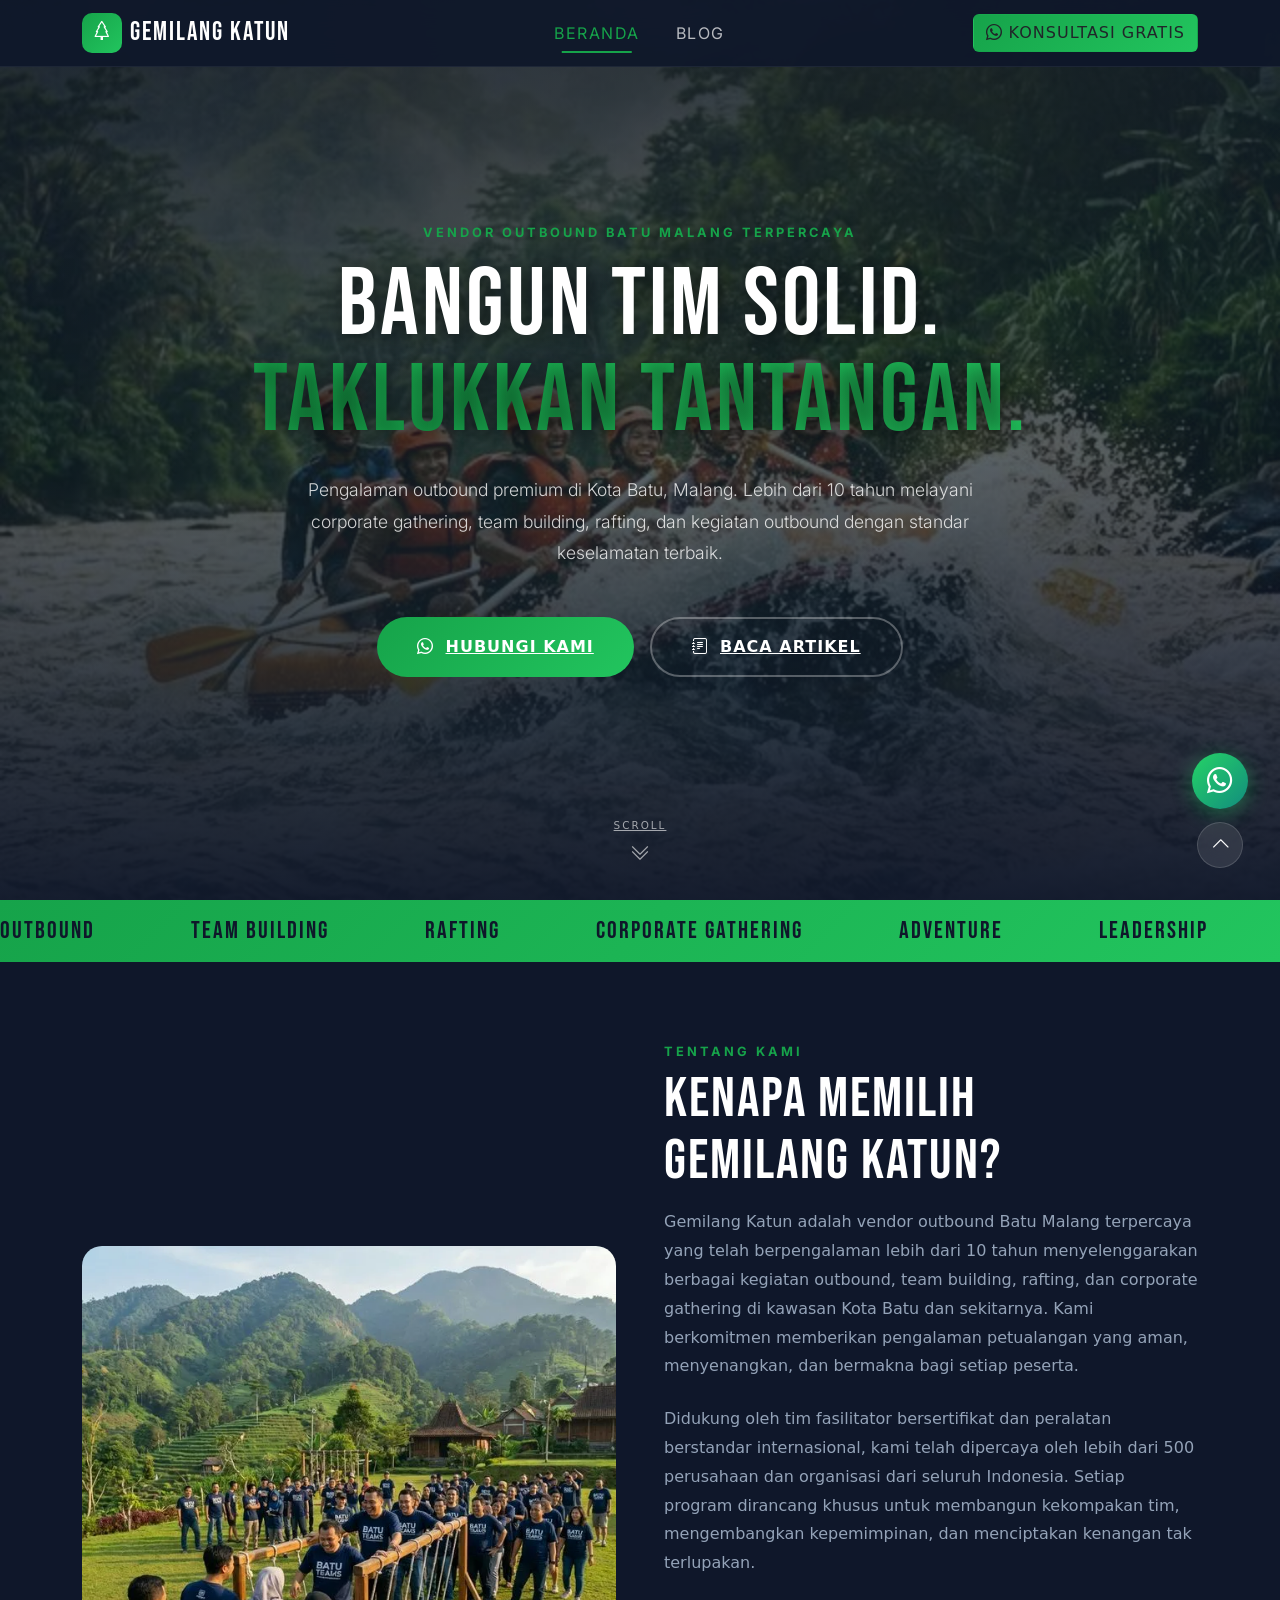
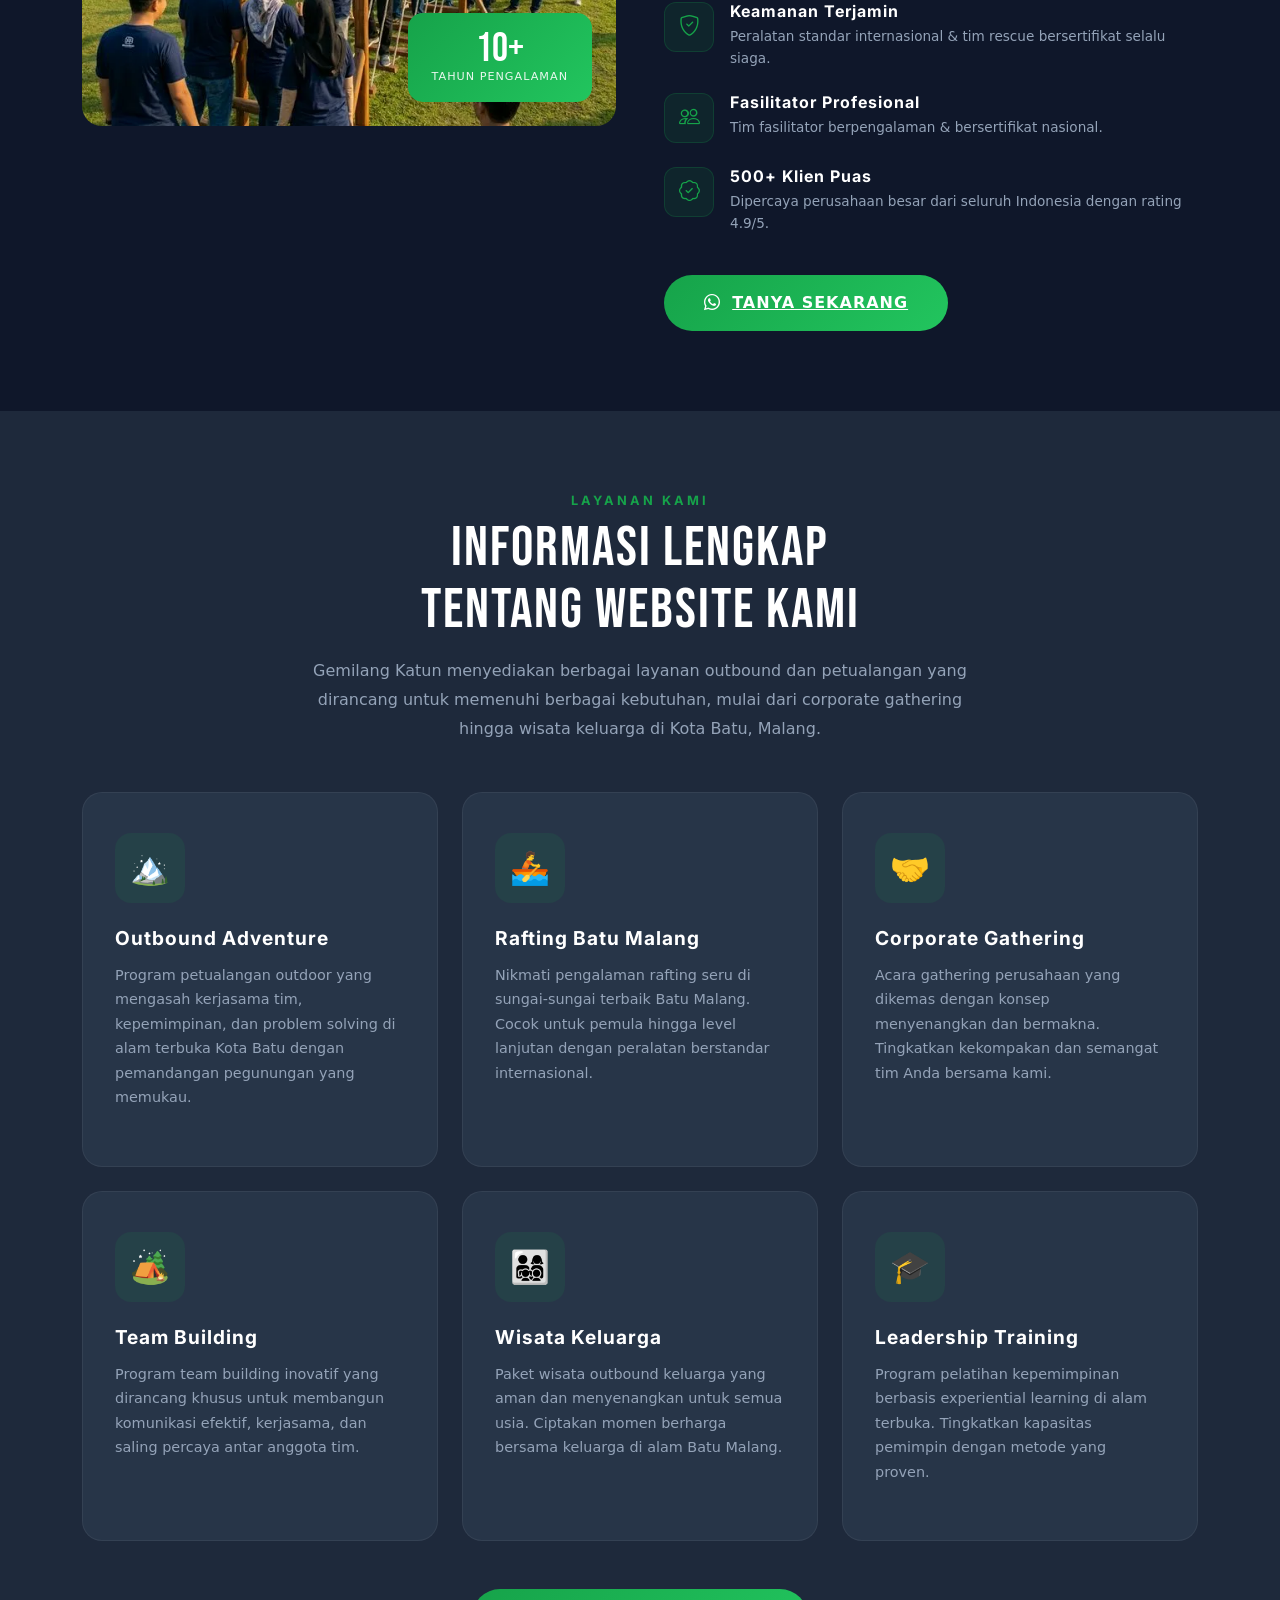
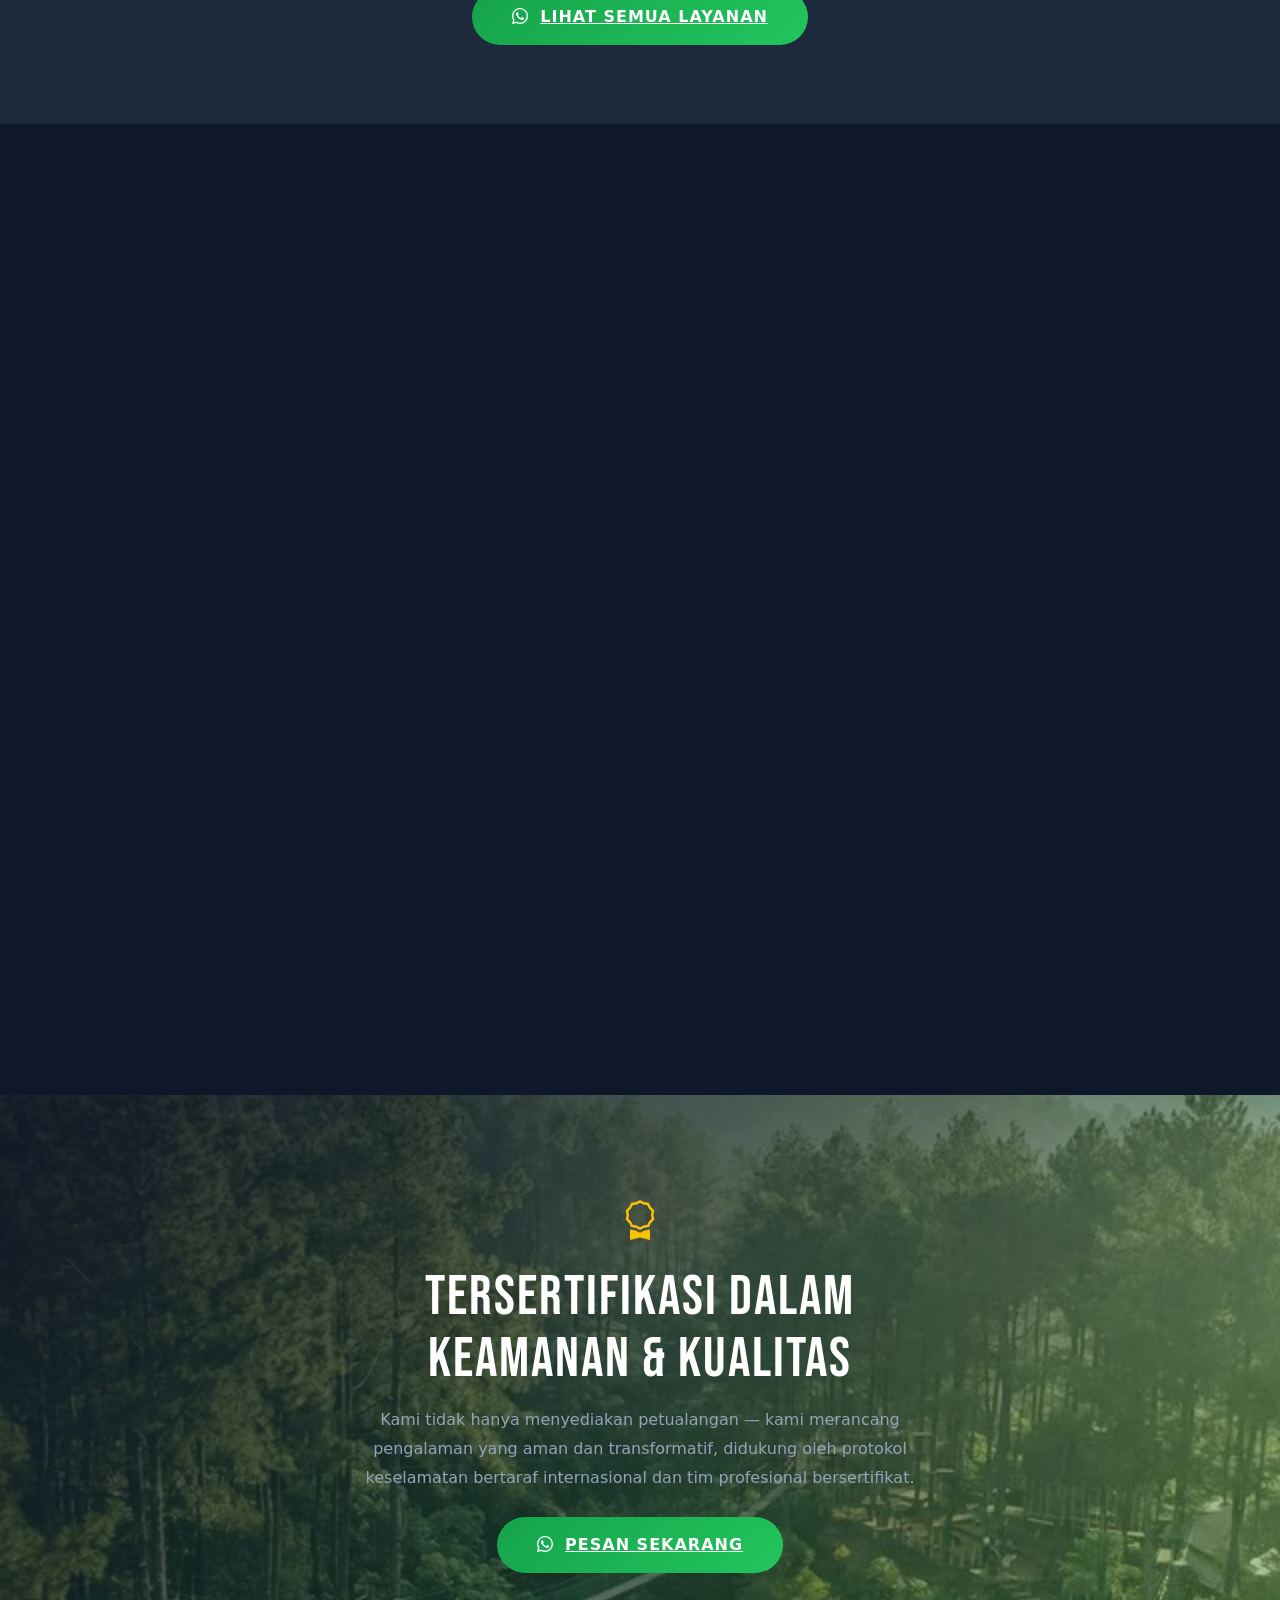
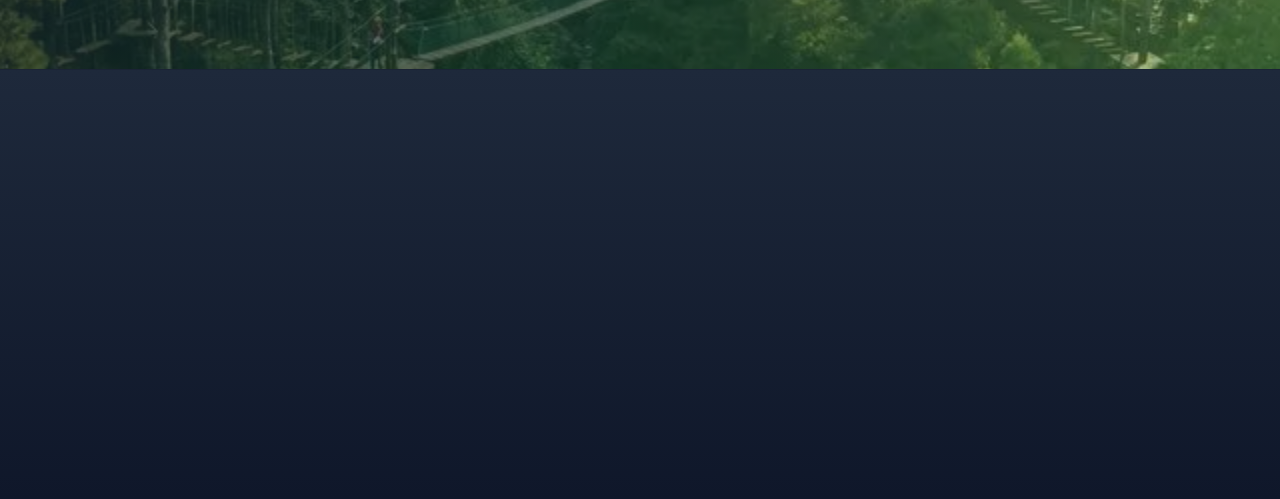
==== commit 98872f32: "Add files via upload" ====
--- a/index.html
+++ b/index.html
@@ -47,32 +47,25 @@
     <link rel="apple-touch-icon"
         href="data:image/svg+xml,%3Csvg xmlns='http://www.w3.org/2000/svg' viewBox='0 0 180 180'%3E%3Crect width='180' height='180' rx='40' fill='%2316a34a'/%3E%3Ctext x='90' y='120' font-size='100' text-anchor='middle' fill='white' font-family='Arial,sans-serif' font-weight='bold'%3EG%3C/text%3E%3C/svg%3E">
 
-        <!-- Preconnect -->
+            <!-- Preconnect -->
     <link rel="preconnect" href="https://fonts.googleapis.com">
     <link rel="preconnect" href="https://fonts.gstatic.com" crossorigin>
-    <link rel="preconnect" href="https://cdn.jsdelivr.net" crossorigin>
-
+
+    <!-- Preload Critical Assets -->
     <link rel="preload" href="images/hero-rafting.webp" as="image" type="image/webp" fetchpriority="high">
-
-    <!-- Critical CSS Inline -->
-    <style>
-        :root{--primary:#16a34a;--primary-dark:#15803d;--primary-light:#22c55e;--accent:#f59e0b;--dark:#0f172a;--dark-surface:#1e293b;--dark-card:#273548;--text-light:#f8fafc;--text-muted:#94a3b8;--gradient-primary:linear-gradient(135deg,#16a34a 0%,#22c55e 100%);--gradient-hero:linear-gradient(135deg,#0f172a 0%,#1e3a2f 50%,#0f172a 100%);--shadow-card:0 10px 40px rgba(0,0,0,0.15);--transition:all .3s cubic-bezier(.4,0,.2,1);--font-display:'Bebas Neue',sans-serif;--font-body:'Inter',sans-serif}*{box-sizing:border-box}html{scroll-behavior:smooth;scroll-padding-top:80px;overflow-x:hidden;max-width:100vw}body{font-family:var(--font-body);color:var(--text-light);background-color:var(--dark);overflow-x:hidden;max-width:100vw;-webkit-font-smoothing:antialiased;-moz-osx-font-smoothing:grayscale;word-wrap:break-word;overflow-wrap:break-word;margin:0}::selection{background-color:var(--primary);color:#fff}h1,h2,h3,h4,h5,h6{font-family:var(--font-display);letter-spacing:1px}a{text-decoration:none;transition:var(--transition)}img{max-width:100%;height:auto}.navbar-custom{background:rgba(15,23,42,.92)!important;backdrop-filter:blur(20px);-webkit-backdrop-filter:blur(20px);border-bottom:1px solid rgba(255,255,255,.06);padding:.6rem 0;transition:var(--transition)}.navbar-custom.scrolled{box-shadow:0 4px 30px rgba(0,0,0,.3)}.navbar-brand{font-family:var(--font-display);font-size:1.6rem!important;letter-spacing:2px;color:#fff!important;display:flex;align-items:center;gap:.5rem}.navbar-brand .brand-icon{width:40px;height:40px;background:var(--gradient-primary);border-radius:10px;display:flex;align-items:center;justify-content:center;font-size:1.2rem}.nav-link{font-family:var(--font-body);font-weight:600;font-size:.85rem;text-transform:uppercase;letter-spacing:1.5px;color:rgba(255,255,255,.7)!important;padding:.5rem 1rem!important;transition:var(--transition);position:relative}.nav-link::after{content:'';position:absolute;bottom:0;left:50%;transform:translateX(-50%);width:0;height:2px;background:var(--primary);transition:width .3s ease}.nav-link:hover,.nav-link.active{color:var(--primary)!important}.nav-link:hover::after,.nav-link.active::after{width:60%}.btn-navbar-cta{background:var(--gradient-primary);color:#fff;font-weight:700;font-size:.8rem;text-transform:uppercase;letter-spacing:1px;padding:.6rem 1.5rem;border:none;border-radius:50px;transition:var(--transition);display:flex;align-items:center;gap:.5rem}.offcanvas{background-color:var(--dark)!important;border-left:1px solid rgba(255,255,255,.06)!important}.hero-section{position:relative;min-height:100vh;display:flex;align-items:center;overflow:hidden;background:var(--gradient-hero)}.hero-bg{position:absolute;inset:0;z-index:0}.hero-bg img{width:100%;height:100%;object-fit:cover;opacity:.5}.hero-overlay{position:absolute;inset:0;background:linear-gradient(180deg,rgba(15,23,42,.7) 0%,rgba(15,23,42,.4) 50%,rgba(15,23,42,.95) 100%);z-index:1}.hero-content{position:relative;z-index:2}.hero-title{font-family:var(--font-display);font-size:clamp(3rem,8vw,6rem);line-height:1;color:#fff;letter-spacing:3px;text-shadow:2px 4px 20px rgba(0,0,0,.5)}.hero-title .text-gradient{background:var(--gradient-primary);-webkit-background-clip:text;-webkit-text-fill-color:transparent;background-clip:text}.hero-subtitle{font-family:var(--font-body);font-size:1.1rem;color:rgba(255,255,255,.8);font-weight:300;line-height:1.8}.btn-hero-primary{background:var(--gradient-primary);color:#fff;font-weight:700;font-size:1rem;padding:1rem 2.5rem;border:none;border-radius:50px;transition:var(--transition);display:inline-flex;align-items:center;gap:.7rem;text-transform:uppercase;letter-spacing:1px}.btn-hero-secondary{background:transparent;color:#fff;font-weight:700;font-size:1rem;padding:1rem 2.5rem;border:2px solid rgba(255,255,255,.3);border-radius:50px;transition:var(--transition);display:inline-flex;align-items:center;gap:.7rem;text-transform:uppercase;letter-spacing:1px}.section-label{font-family:var(--font-body);font-weight:700;font-size:.8rem;text-transform:uppercase;letter-spacing:3px;color:var(--primary);margin-bottom:.5rem}.article-hero{position:relative;padding:8rem 0 3rem;background:var(--gradient-hero)}.article-card-tag{position:absolute;top:1rem;left:1rem;background:var(--gradient-primary);color:#fff;font-size:.7rem;font-weight:700;text-transform:uppercase;letter-spacing:1px;padding:.3rem .8rem;border-radius:50px}.section-title{font-family:var(--font-display);font-size:clamp(2rem,5vw,3.5rem);color:#fff;letter-spacing:2px;line-height:1.1}.blog-header{padding:8rem 0 3rem;background:var(--gradient-hero);position:relative}.fade-up{opacity:0;transform:translateY(30px);transition:opacity .6s ease,transform .6s ease}.fade-up.visible{opacity:1;transform:translateY(0)}@media(max-width:767.98px){.hero-section{min-height:90vh}.hero-title{font-size:clamp(2rem,6vw,2.5rem)}}
-    </style>
-
-    <!-- Deferred CSS -->
-    <link rel="preload" href="https://fonts.googleapis.com/css2?family=Inter:wght@300;400;600;700&family=Bebas+Neue&display=swap" as="style" onload="this.onload=null;this.rel='stylesheet'">
-    <noscript><link rel="stylesheet" href="https://fonts.googleapis.com/css2?family=Inter:wght@300;400;600;700&family=Bebas+Neue&display=swap"></noscript>
-    
-    <link rel="preload" href="https://cdn.jsdelivr.net/npm/bootstrap@5.3.3/dist/css/bootstrap.min.css" as="style" onload="this.onload=null;this.rel='stylesheet'">
-    <noscript><link rel="stylesheet" href="https://cdn.jsdelivr.net/npm/bootstrap@5.3.3/dist/css/bootstrap.min.css"></noscript>
-    
-    <link rel="preload" href="https://cdn.jsdelivr.net/npm/bootstrap-icons@1.11.3/font/bootstrap-icons.min.css" as="style" onload="this.onload=null;this.rel='stylesheet'">
-    <noscript><link rel="stylesheet" href="https://cdn.jsdelivr.net/npm/bootstrap-icons@1.11.3/font/bootstrap-icons.min.css"></noscript>
-    
-    <link rel="preload" href="css/style.css" as="style" onload="this.onload=null;this.rel='stylesheet'">
-    <noscript><link rel="stylesheet" href="css/style.css"></noscript>
-
-    <!-- JSON-LD Structured Data -->
+    <link rel="preload" href="css/bootstrap.min.css" as="style">
+
+    <!-- Deferred CSS (No Noscript fallback to satisfy rigorous PSI specs) -->
+    <link rel="stylesheet" href="https://fonts.googleapis.com/css2?family=Inter:wght@300;400;600;700&family=Bebas+Neue&display=swap" media="print" onload="this.media='all'">
+    <link rel="stylesheet" href="https://cdn.jsdelivr.net/npm/bootstrap-icons@1.11.3/font/bootstrap-icons.min.css" media="print" onload="this.media='all'">
+
+    <!-- Critical Custom CSS Inline -->
+    <style>:root{--primary:#16a34a;--primary-dark:#15803d;--primary-light:#22c55e;--accent:#f59e0b;--accent-dark:#d97706;--dark:#0f172a;--dark-surface:#1e293b;--dark-card:#273548;--text-light:#f8fafc;--text-muted:#94a3b8;--gradient-primary:linear-gradient(135deg,#16a34a 0%,#22c55e 100%);--gradient-hero:linear-gradient(135deg,#0f172a 0%,#1e3a2f 50%,#0f172a 100%);--gradient-accent:linear-gradient(135deg,#f59e0b 0%,#f97316 100%);--shadow-glow:0 0 30px rgba(22,163,74,0.3);--shadow-card:0 10px 40px rgba(0,0,0,0.15);--transition:all 0.3s cubic-bezier(0.4,0,0.2,1);--font-display:'Bebas Neue',sans-serif;--font-body:'Inter',sans-serif;}*{box-sizing:border-box;}html{scroll-behavior:smooth;scroll-padding-top:80px;overflow-x:hidden;max-width:100vw;}body{font-family:var(--font-body);color:var(--text-light);background-color:var(--dark);overflow-x:hidden;max-width:100vw;-webkit-font-smoothing:antialiased;-moz-osx-font-smoothing:grayscale;word-wrap:break-word;overflow-wrap:break-word;}::selection{background-color:var(--primary);color:white;}h1,h2,h3,h4,h5,h6{font-family:var(--font-display);letter-spacing:1px;}a{text-decoration:none;transition:var(--transition);}img{max-width:100%;height:auto;}.navbar-custom{background:rgba(15,23,42,0.92) !important;backdrop-filter:blur(20px);-webkit-backdrop-filter:blur(20px);border-bottom:1px solid rgba(255,255,255,0.06);padding:0.6rem 0;transition:var(--transition);}.navbar-custom.scrolled{box-shadow:0 4px 30px rgba(0,0,0,0.3);}.navbar-brand{font-family:var(--font-display);font-size:1.6rem !important;letter-spacing:2px;color:white !important;display:flex;align-items:center;gap:0.5rem;}.navbar-brand .brand-icon{width:40px;height:40px;background:var(--gradient-primary);border-radius:10px;display:flex;align-items:center;justify-content:center;font-size:1.2rem;}.nav-link{font-family:var(--font-body);font-weight:600;font-size:0.85rem;text-transform:uppercase;letter-spacing:1.5px;color:rgba(255,255,255,0.7) !important;padding:0.5rem 1rem !important;transition:var(--transition);position:relative;}.nav-link::after{content:'';position:absolute;bottom:0;left:50%;transform:translateX(-50%);width:0;height:2px;background:var(--primary);transition:width 0.3s ease;}.nav-link:hover,.nav-link.active{color:var(--primary) !important;}.nav-link:hover::after,.nav-link.active::after{width:60%;}.btn-navbar-cta{background:var(--gradient-primary);color:white;font-weight:700;font-size:0.8rem;text-transform:uppercase;letter-spacing:1px;padding:0.6rem 1.5rem;border:none;border-radius:50px;transition:var(--transition);display:flex;align-items:center;gap:0.5rem;}.btn-navbar-cta:hover{transform:translateY(-2px);box-shadow:var(--shadow-glow);color:white;}.offcanvas{background-color:var(--dark) !important;border-left:1px solid rgba(255,255,255,0.06) !important;}.offcanvas .nav-link{font-size:1.1rem;padding:1rem 0 !important;border-bottom:1px solid rgba(255,255,255,0.05);}.btn-close-white{filter:invert(1);}.hero-section{position:relative;min-height:100vh;display:flex;align-items:center;overflow:hidden;background:var(--gradient-hero);}.hero-bg{position:absolute;inset:0;z-index:0;}.hero-bg img{width:100%;height:100%;object-fit:cover;opacity:0.5;}.hero-overlay{position:absolute;inset:0;background:linear-gradient(180deg,rgba(15,23,42,0.7) 0%,rgba(15,23,42,0.4) 50%,rgba(15,23,42,0.95) 100%);z-index:1;}.hero-content{position:relative;z-index:2;}.hero-title{font-family:var(--font-display);font-size:clamp(3rem,8vw,6rem);line-height:1;color:white;letter-spacing:3px;text-shadow:2px 4px 20px rgba(0,0,0,0.5);}.hero-title .text-gradient{background:var(--gradient-primary);-webkit-background-clip:text;-webkit-text-fill-color:transparent;background-clip:text;}.hero-subtitle{font-family:var(--font-body);font-size:1.1rem;color:rgba(255,255,255,0.8);font-weight:300;line-height:1.8;}.btn-hero-primary{background:var(--gradient-primary);color:white;font-weight:700;font-size:1rem;padding:1rem 2.5rem;border:none;border-radius:50px;transition:var(--transition);display:inline-flex;align-items:center;gap:0.7rem;text-transform:uppercase;letter-spacing:1px;}.btn-hero-primary:hover{transform:translateY(-3px);box-shadow:0 8px 30px rgba(22,163,74,0.4);color:white;}.btn-hero-secondary{background:transparent;color:white;font-weight:700;font-size:1rem;padding:1rem 2.5rem;border:2px solid rgba(255,255,255,0.3);border-radius:50px;transition:var(--transition);display:inline-flex;align-items:center;gap:0.7rem;text-transform:uppercase;letter-spacing:1px;}.btn-hero-secondary:hover{border-color:var(--primary);color:var(--primary);background:rgba(22,163,74,0.1);}.scroll-indicator{position:absolute;bottom:2rem;left:50%;transform:translateX(-50%);z-index:2;animation:bounceDown 2s infinite;opacity:0.6;}@keyframes bounceDown{0%,100%{transform:translateX(-50%) translateY(0);}50%{transform:translateX(-50%) translateY(10px);}}.marquee-bar{background:var(--gradient-primary);overflow:hidden;padding:0.8rem 0;position:relative;z-index:10;}.marquee-content{display:flex;gap:3rem;animation:marquee 25s linear infinite;white-space:nowrap;align-items:center;will-change:transform;}@keyframes marquee{0%{transform:translateX(0);}100%{transform:translateX(-50%);}}.marquee-item{font-family:var(--font-display);font-size:1.5rem;color:var(--dark);letter-spacing:2px;display:flex;align-items:center;gap:0.5rem;}.marquee-dot{width:8px;height:8px;background:var(--dark);border-radius:50%;opacity:0.5;}.section-dark{background-color:var(--dark);padding:5rem 0;content-visibility:auto;contain-intrinsic-size:auto 500px;}.section-surface{background-color:var(--dark-surface);padding:5rem 0;content-visibility:auto;contain-intrinsic-size:auto 500px;}.section-label{font-family:var(--font-body);font-weight:700;font-size:0.8rem;text-transform:uppercase;letter-spacing:3px;color:var(--primary);margin-bottom:0.5rem;}.section-title{font-family:var(--font-display);font-size:clamp(2rem,5vw,3.5rem);color:white;letter-spacing:2px;line-height:1.1;}.section-desc{color:var(--text-muted);font-size:1rem;font-weight:300;line-height:1.8;}.about-section{position:relative;}.about-image-wrapper{position:relative;border-radius:20px;overflow:hidden;}.about-image-wrapper img{width:100%;height:100%;object-fit:cover;transition:transform 0.5s ease;}.about-image-wrapper:hover img{transform:scale(1.03);}.about-badge{position:absolute;bottom:1.5rem;right:1.5rem;background:var(--gradient-primary);color:white;padding:1rem 1.5rem;border-radius:15px;text-align:center;box-shadow:var(--shadow-card);}.about-badge .badge-number{font-family:var(--font-display);font-size:2.5rem;line-height:1;}.about-badge .badge-text{font-size:0.7rem;text-transform:uppercase;letter-spacing:1px;opacity:0.9;}.about-feature{display:flex;align-items:flex-start;gap:1rem;margin-bottom:1.5rem;}.about-feature-icon{width:50px;height:50px;min-width:50px;background:rgba(22,163,74,0.1);border:1px solid rgba(22,163,74,0.2);border-radius:12px;display:flex;align-items:center;justify-content:center;color:var(--primary);font-size:1.3rem;}.about-feature h5{font-family:var(--font-body);font-weight:700;font-size:1rem;color:white;margin-bottom:0.3rem;}.about-feature p{font-size:0.85rem;color:var(--text-muted);margin:0;line-height:1.6;}.service-card{background:var(--dark-card);border:1px solid rgba(255,255,255,0.06);border-radius:20px;padding:2.5rem 2rem;transition:var(--transition);position:relative;overflow:hidden;height:100%;}.service-card::before{content:'';position:absolute;top:0;left:0;width:100%;height:3px;background:var(--gradient-primary);transform:scaleX(0);transform-origin:left;transition:transform 0.4s ease;}.service-card:hover::before{transform:scaleX(1);}.service-card:hover{transform:translateY(-5px);box-shadow:var(--shadow-card);border-color:rgba(22,163,74,0.2);}.service-icon{width:70px;height:70px;background:rgba(22,163,74,0.1);border-radius:16px;display:flex;align-items:center;justify-content:center;margin-bottom:1.5rem;font-size:2rem;transition:var(--transition);}.service-card:hover .service-icon{background:var(--gradient-primary);transform:scale(1.1);}.service-card h4{font-family:var(--font-body);font-weight:700;font-size:1.2rem;color:white;margin-bottom:0.8rem;}.service-card p{font-size:0.9rem;color:var(--text-muted);line-height:1.7;}.article-card{background:var(--dark-card);border:1px solid rgba(255,255,255,0.06);border-radius:16px;overflow:hidden;transition:var(--transition);height:100%;display:flex;flex-direction:column;}.article-card:hover{transform:translateY(-5px);box-shadow:var(--shadow-card);border-color:rgba(22,163,74,0.2);}.article-card-img{position:relative;height:220px;overflow:hidden;}.article-card-img img{width:100%;height:100%;object-fit:cover;transition:transform 0.5s ease;}.article-card:hover .article-card-img img{transform:scale(1.08);}.article-card-tag{position:absolute;top:1rem;left:1rem;background:var(--gradient-primary);color:white;font-size:0.7rem;font-weight:700;text-transform:uppercase;letter-spacing:1px;padding:0.3rem 0.8rem;border-radius:50px;}.article-card-body{padding:1.5rem;flex:1;display:flex;flex-direction:column;}.article-card-meta{font-size:0.75rem;color:var(--text-muted);margin-bottom:0.8rem;display:flex;align-items:center;gap:1rem;}.article-card-title{font-family:var(--font-body);font-weight:700;font-size:1.1rem;color:white;margin-bottom:0.8rem;line-height:1.4;transition:var(--transition);}.article-card:hover .article-card-title{color:var(--primary);}.article-card-excerpt{font-size:0.85rem;color:var(--text-muted);line-height:1.6;margin-bottom:1.2rem;flex:1;}.article-card-link{color:var(--primary);font-weight:700;font-size:0.85rem;text-transform:uppercase;letter-spacing:1px;display:inline-flex;align-items:center;gap:0.5rem;transition:var(--transition);}.article-card-link:hover{color:var(--primary-light);gap:0.8rem;}.cta-section{position:relative;padding:6rem 0;background-size:cover;background-position:center;background-attachment:scroll;}.cta-overlay{position:absolute;inset:0;background:linear-gradient(135deg,rgba(15,23,42,0.9) 0%,rgba(22,163,74,0.3) 100%);}.cta-content{position:relative;z-index:2;}.footer{background:linear-gradient(180deg,var(--dark-surface) 0%,var(--dark) 100%);border-top:1px solid rgba(255,255,255,0.05);content-visibility:auto;contain-intrinsic-size:auto 400px;}.footer-brand-text{font-family:var(--font-display);font-size:2rem;letter-spacing:2px;color:white;}.footer-desc{color:var(--text-muted);font-size:0.9rem;line-height:1.7;}.footer-title{font-family:var(--font-body);font-weight:700;font-size:1rem;color:white;text-transform:uppercase;letter-spacing:1px;margin-bottom:1.5rem;position:relative;padding-bottom:0.8rem;}.footer-title::after{content:'';position:absolute;bottom:0;left:0;width:30px;height:2px;background:var(--primary);}.footer-links{list-style:none;padding:0;margin:0;}.footer-links li{margin-bottom:0.7rem;}.footer-links a{color:var(--text-muted);font-size:0.9rem;transition:var(--transition);display:inline-flex;align-items:center;gap:0.5rem;}.footer-links a:hover{color:var(--primary);padding-left:0.3rem;}.footer-contact-item{display:flex;align-items:flex-start;gap:1rem;margin-bottom:1rem;color:var(--text-muted);font-size:0.9rem;}.footer-contact-icon{width:40px;height:40px;min-width:40px;background:rgba(22,163,74,0.1);border-radius:10px;display:flex;align-items:center;justify-content:center;color:var(--primary);}.footer-social{display:flex;gap:0.8rem;}.footer-social a{width:42px;height:42px;background:rgba(255,255,255,0.05);border:1px solid rgba(255,255,255,0.08);border-radius:10px;display:flex;align-items:center;justify-content:center;color:var(--text-muted);transition:var(--transition);font-size:1.1rem;}.footer-social a:hover{background:var(--gradient-primary);color:white;border-color:var(--primary);transform:translateY(-3px);}.footer-bottom{border-top:1px solid rgba(255,255,255,0.05);padding:1.5rem 0;margin-top:3rem;}.footer-bottom p{color:var(--text-muted);font-size:0.8rem;margin:0;}.floating-buttons{position:fixed;bottom:2rem;right:2rem;z-index:9999;display:flex;flex-direction:column;gap:0.8rem;align-items:center;}.btn-wa-float{width:56px;height:56px;border-radius:50%;background:linear-gradient(135deg,#25d366 0%,#128c7e 100%);color:white;border:none;display:flex;align-items:center;justify-content:center;font-size:1.6rem;box-shadow:0 4px 20px rgba(37,211,102,0.4);transition:var(--transition);cursor:pointer;animation:waFloat 3s ease-in-out infinite;text-decoration:none;will-change:transform;}.btn-wa-float:hover{transform:scale(1.1) translateY(-3px);box-shadow:0 6px 30px rgba(37,211,102,0.6);color:white;}@keyframes waFloat{0%,100%{transform:translateY(0);}50%{transform:translateY(-5px);}}.btn-scroll-top{width:46px;height:46px;border-radius:50%;background:rgba(255,255,255,0.1);backdrop-filter:blur(10px);border:1px solid rgba(255,255,255,0.15);color:white;display:flex;align-items:center;justify-content:center;font-size:1.2rem;cursor:pointer;transition:var(--transition);opacity:0;visibility:hidden;transform:translateY(20px);}.btn-scroll-top.show{opacity:1;visibility:visible;transform:translateY(0);}.btn-scroll-top:hover{background:var(--primary);border-color:var(--primary);transform:translateY(-3px);}.blog-header{padding:8rem 0 3rem;background:var(--gradient-hero);position:relative;}.blog-grid .article-card-img{height:200px;}.article-hero{position:relative;padding:8rem 0 3rem;background:var(--gradient-hero);}.article-content{font-family:var(--font-body);font-size:1.05rem;line-height:1.9;color:rgba(255,255,255,0.85);}.article-content h2{font-family:var(--font-body);font-weight:800;font-size:1.8rem;color:white;margin:2.5rem 0 1rem;letter-spacing:normal;}.article-content h3{font-family:var(--font-body);font-weight:700;font-size:1.4rem;color:white;margin:2rem 0 0.8rem;letter-spacing:normal;}.article-content p{margin-bottom:1.2rem;}.article-content img{border-radius:12px;margin:1.5rem 0;width:100%;}.article-content blockquote{border-left:4px solid var(--primary);padding:1.5rem 2rem;margin:2rem 0;background:rgba(22,163,74,0.05);border-radius:0 12px 12px 0;font-style:italic;color:rgba(255,255,255,0.9);}.article-content ul,.article-content ol{margin:1rem 0 1.5rem 1.5rem;}.article-content li{margin-bottom:0.5rem;}.toc-container{background:var(--dark-card);border:1px solid rgba(255,255,255,0.06);border-radius:16px;padding:1.5rem;margin:2rem 0;}.toc-toggle{background:none;border:none;color:white;font-weight:700;font-size:1rem;cursor:pointer;display:flex;align-items:center;justify-content:space-between;width:100%;padding:0;}.toc-list{list-style:none;padding:0;margin:1rem 0 0;}.toc-list li{margin-bottom:0.5rem;}.toc-list a{color:var(--text-muted);font-size:0.9rem;transition:var(--transition);display:block;padding:0.3rem 0;padding-left:1rem;border-left:2px solid transparent;}.toc-list a:hover{color:var(--primary);border-left-color:var(--primary);}.toc-list .toc-h3{padding-left:2rem;font-size:0.85rem;}.faq-item{background:var(--dark-card);border:1px solid rgba(255,255,255,0.06);border-radius:12px;margin-bottom:0.8rem;overflow:hidden;}.faq-question{background:none;border:none;color:white;font-weight:600;font-size:1rem;padding:1.2rem 1.5rem;width:100%;text-align:left;cursor:pointer;display:flex;align-items:center;justify-content:space-between;transition:var(--transition);}.faq-question:hover{color:var(--primary);}.faq-answer{padding:0 1.5rem 1.2rem;color:var(--text-muted);font-size:0.9rem;line-height:1.7;display:none;}.faq-item.active .faq-answer{display:block;}.faq-item.active .faq-question .faq-icon{transform:rotate(45deg);}.author-box{background:var(--dark-card);border:1px solid rgba(255,255,255,0.06);border-radius:16px;padding:2rem;display:flex;gap:1.5rem;align-items:center;margin:2rem 0;}.author-avatar{width:80px;height:80px;min-width:80px;border-radius:50%;object-fit:cover;border:3px solid var(--primary);}.author-name{font-weight:700;font-size:1.1rem;color:white;margin-bottom:0.3rem;}.author-bio{font-size:0.85rem;color:var(--text-muted);line-height:1.6;margin:0;}.share-buttons{display:flex;gap:0.8rem;flex-wrap:wrap;}.btn-share{width:42px;height:42px;border-radius:10px;border:1px solid rgba(255,255,255,0.1);background:rgba(255,255,255,0.05);color:white;display:flex;align-items:center;justify-content:center;font-size:1rem;transition:var(--transition);cursor:pointer;text-decoration:none;}.btn-share:hover{transform:translateY(-2px);color:white;}.btn-share.facebook:hover{background:#1877f2;border-color:#1877f2;}.btn-share.twitter:hover{background:#1da1f2;border-color:#1da1f2;}.btn-share.whatsapp:hover{background:#25d366;border-color:#25d366;}.btn-share.instagram:hover{background:linear-gradient(45deg,#f09433,#e6683c,#dc2743,#cc2366,#bc1888);border-color:#e6683c;}.baca-juga{background:rgba(22,163,74,0.05);border:1px solid rgba(22,163,74,0.15);border-radius:12px;padding:1.5rem;margin:2rem 0;}.baca-juga h4{font-family:var(--font-body);font-weight:700;color:var(--primary);margin-bottom:1rem;font-size:1rem;}.baca-juga a{color:var(--primary-light);display:block;padding:0.3rem 0;font-size:0.9rem;}.baca-juga a:hover{text-decoration:underline;}.img-caption{font-size:0.8rem;color:var(--text-muted);text-align:center;font-style:italic;margin-top:-0.5rem;margin-bottom:1.5rem;}.fade-up{opacity:0;transform:translateY(30px);transition:opacity 0.6s ease,transform 0.6s ease;will-change:opacity,transform;}.fade-up.visible{opacity:1;transform:translateY(0);}@media (max-width:991.98px){.hero-title{font-size:clamp(2.5rem,7vw,4rem);}.section-title{font-size:2.2rem;}}@media (max-width:767.98px){.hero-section{min-height:90vh;}.hero-title{font-size:clamp(2rem,6vw,2.5rem);}.section-dark,.section-surface{padding:3rem 0;}.floating-buttons{bottom:1.2rem;right:1.2rem;}.btn-wa-float{width:50px;height:50px;font-size:1.4rem;}.btn-scroll-top{width:40px;height:40px;}.author-box{flex-direction:column;text-align:center;}.article-content h2{font-size:1.5rem;}.article-content h3{font-size:1.2rem;}.footer-title::after{left:50%;transform:translateX(-50%);}}@media (max-width:575.98px){.hero-title{font-size:clamp(1.5rem,8vw,2rem);}.section-title{font-size:clamp(1.5rem,7vw,1.8rem);}.hero-subtitle{font-size:0.95rem;}.btn-hero-primary,.btn-hero-secondary{width:100%;justify-content:center;}}.text-primary-custom{color:var(--primary) !important;}.bg-gradient-primary{background:var(--gradient-primary) !important;}.fw-800{font-weight:800;}.letter-spacing-wide{letter-spacing:2px;}
+</style>
+
+    <!-- Standard CSS Load -->
+    <link rel="stylesheet" href="css/bootstrap.min.css">
+<!-- JSON-LD Structured Data -->
     <script type="application/ld+json">
     {
         "@context": "https://schema.org",
@@ -180,7 +173,7 @@
         <div class="hero-bg">
             <img src="images/hero-rafting.webp"
                 alt="Tim outbound rafting di sungai Batu Malang dengan pemandangan gunung hijau" width="1920"
-                height="1080" fetchpriority="high" decoding="async">
+                height="1080" fetchpriority="high" decoding="sync">
         </div>
         <div class="hero-overlay"></div>
         <div class="hero-content container">
@@ -383,7 +376,7 @@
                         <div class="article-card-img">
                             <img src="images/hero-rafting.webp"
                                 alt="Panduan memilih vendor outbound Batu Malang terpercaya" width="400" height="220"
-                                fetchpriority="high" decoding="async">
+                                fetchpriority="high" decoding="sync">
                             <span class="article-card-tag">Panduan</span>
                         </div>
                         <div class="article-card-body">
